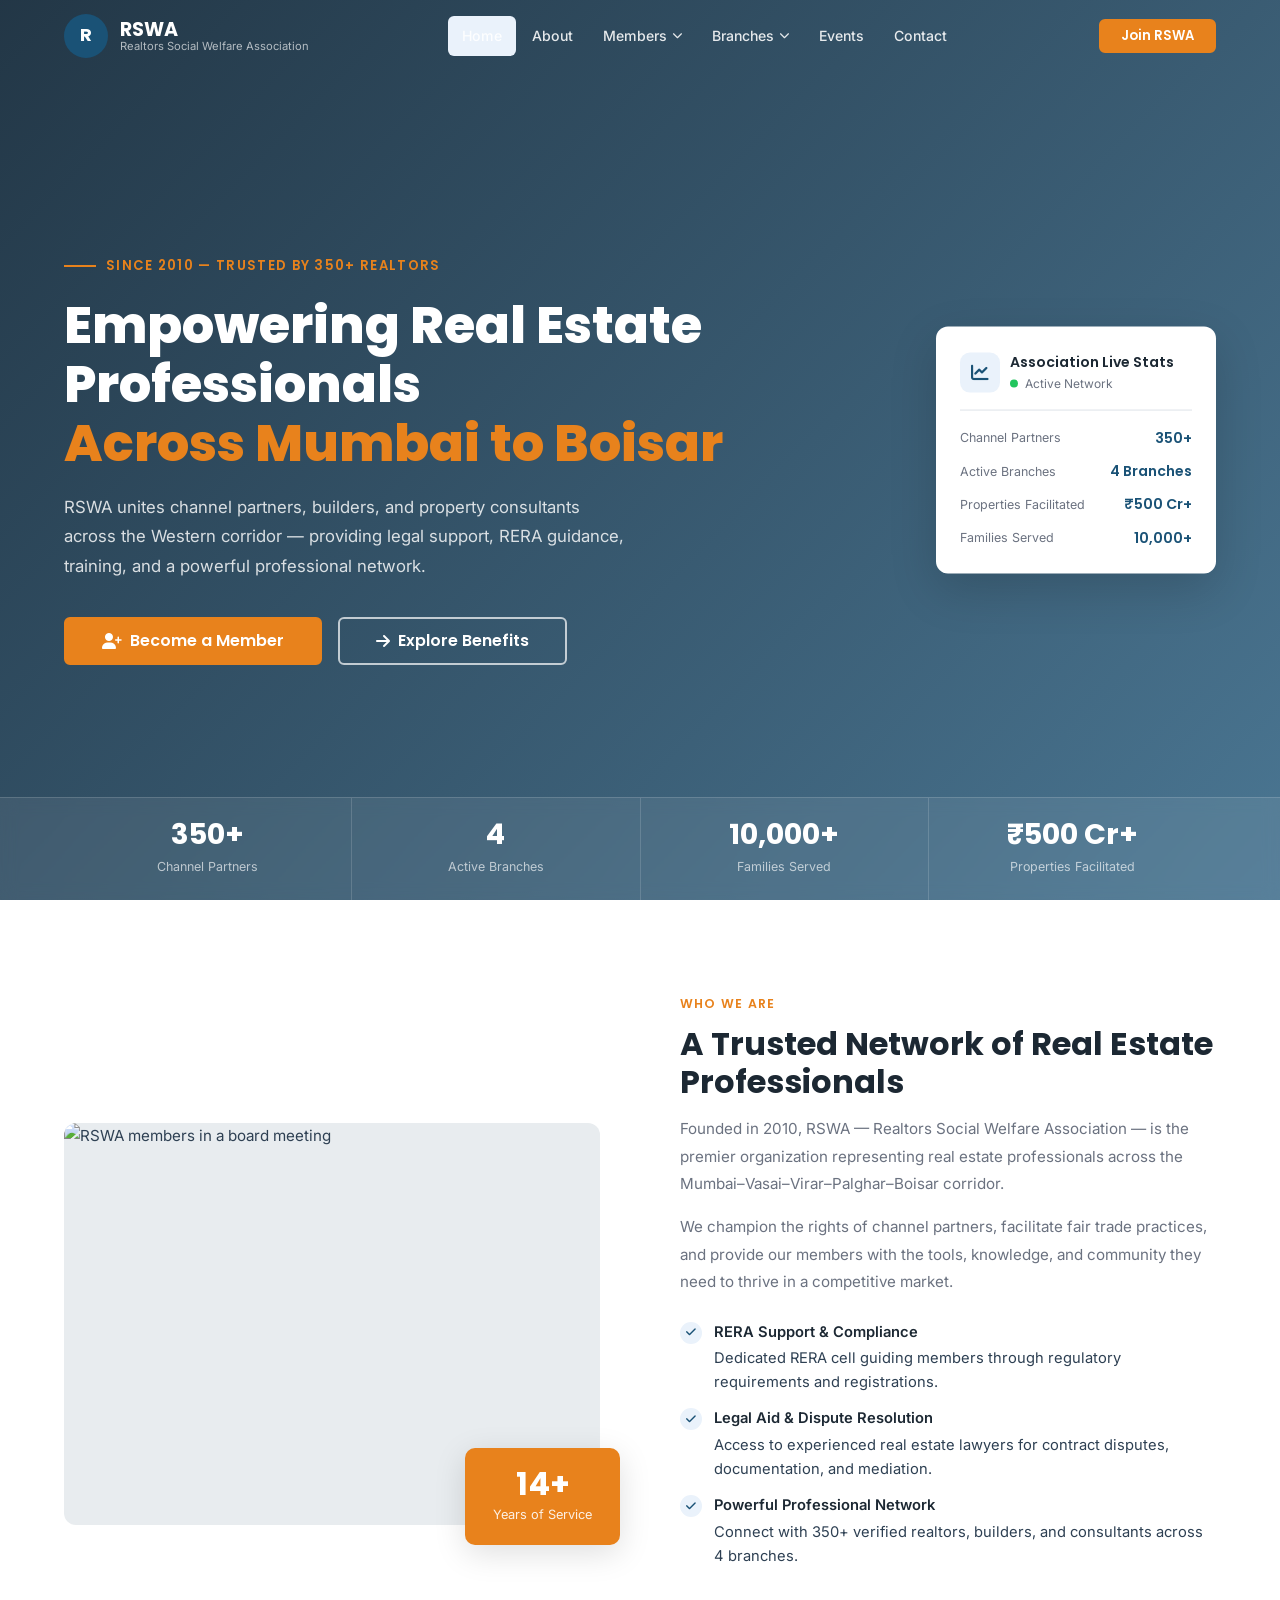
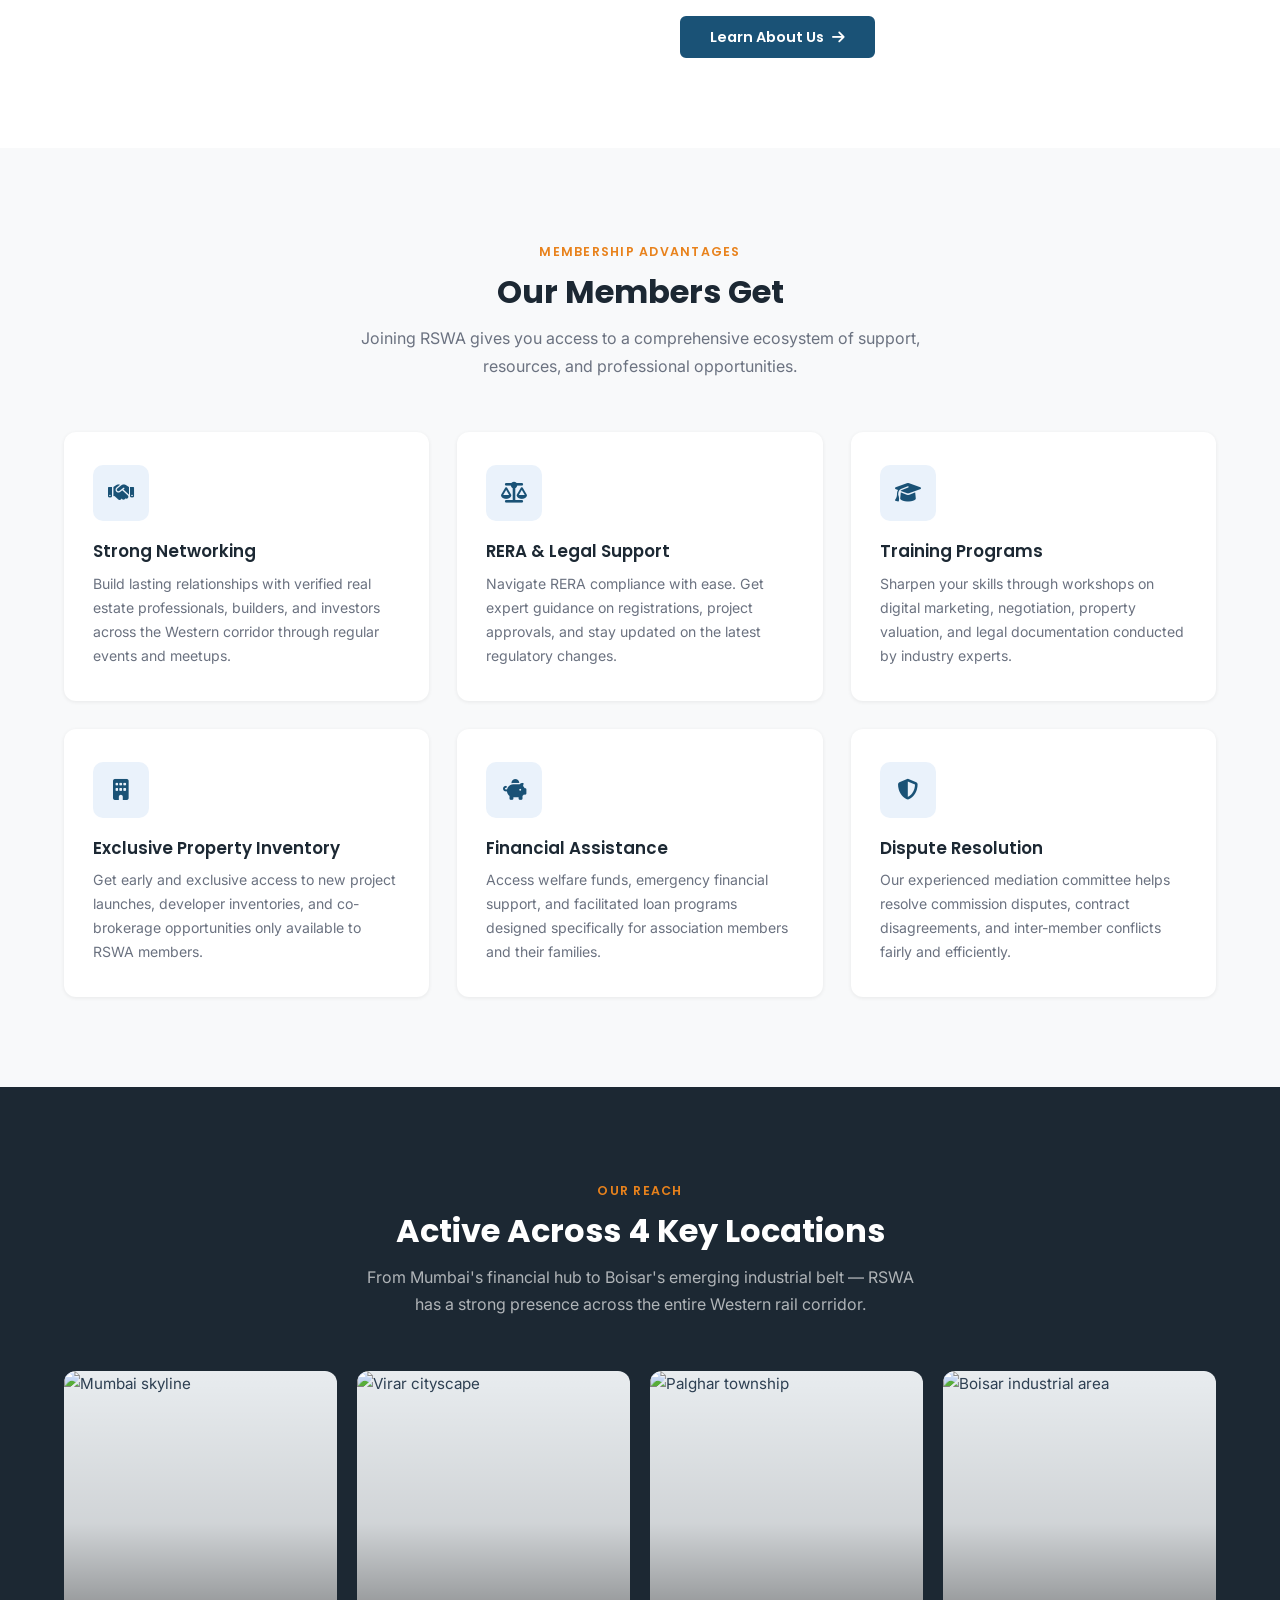
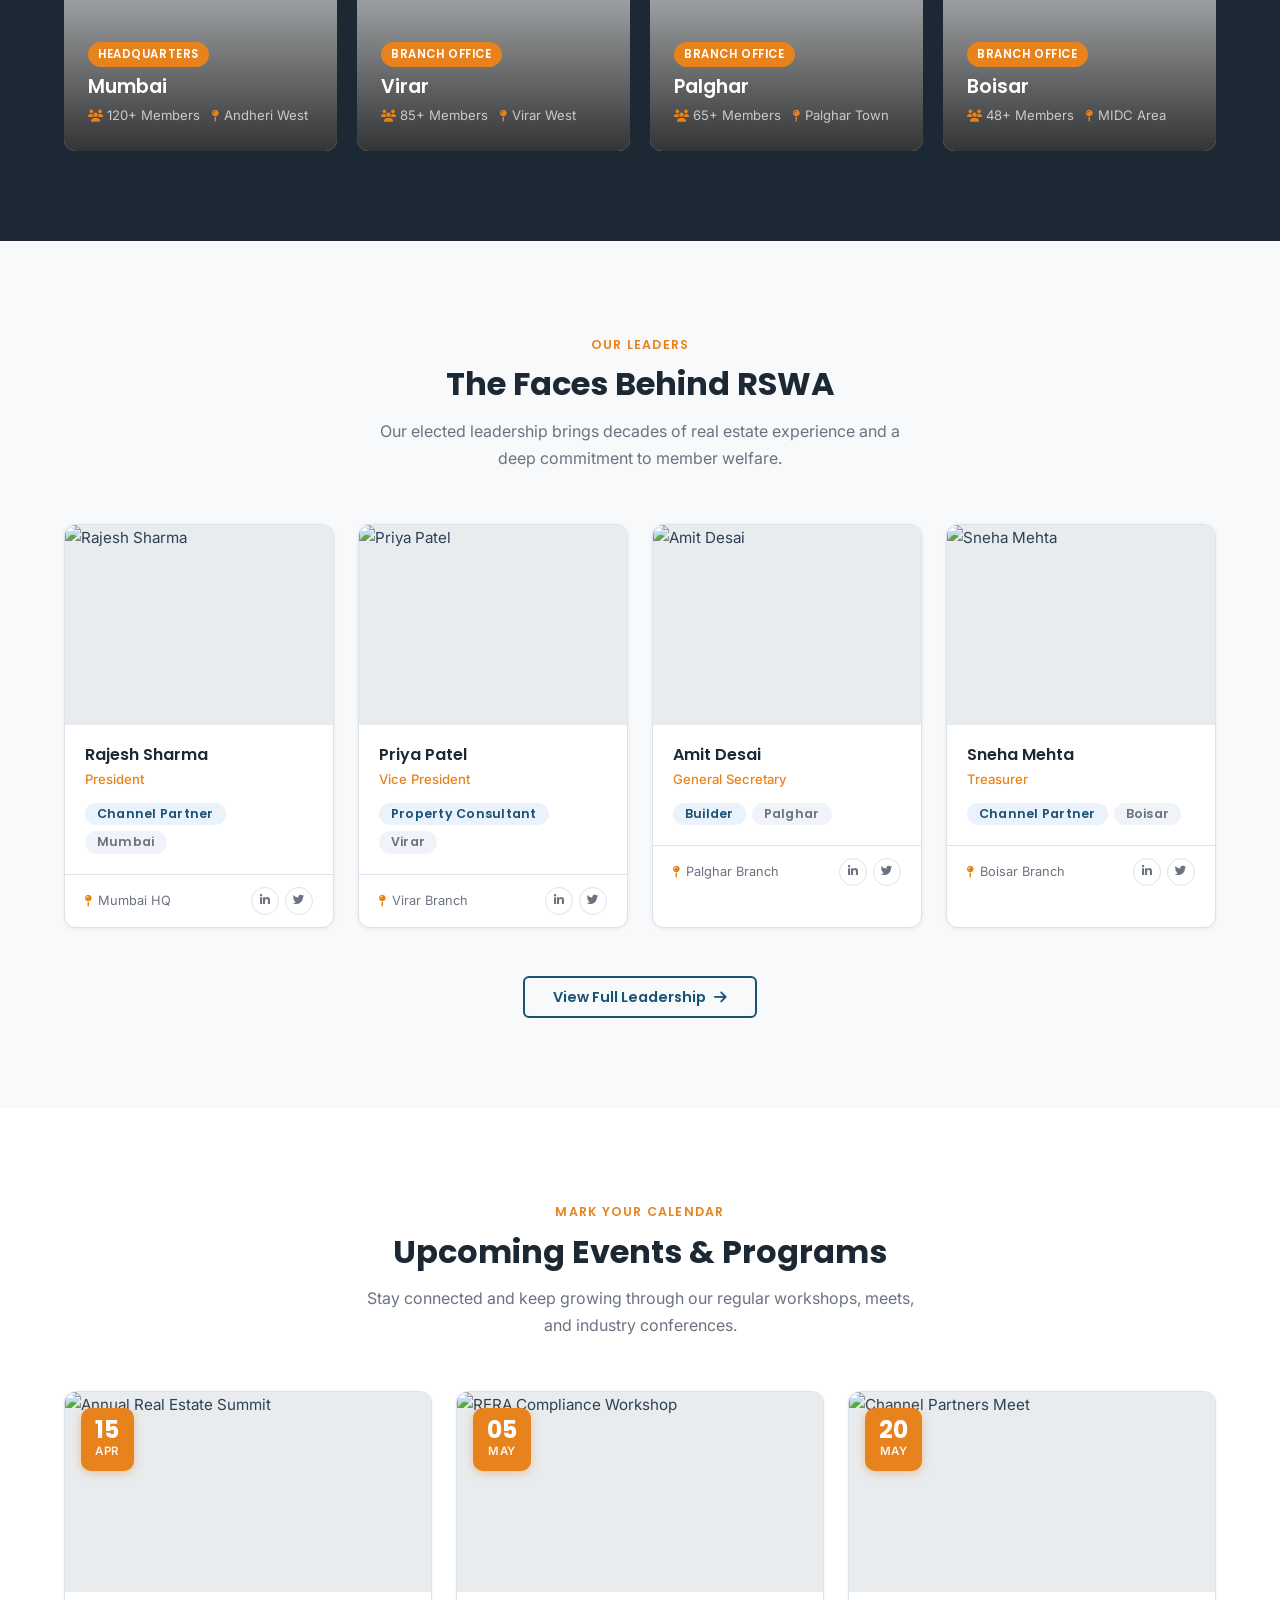
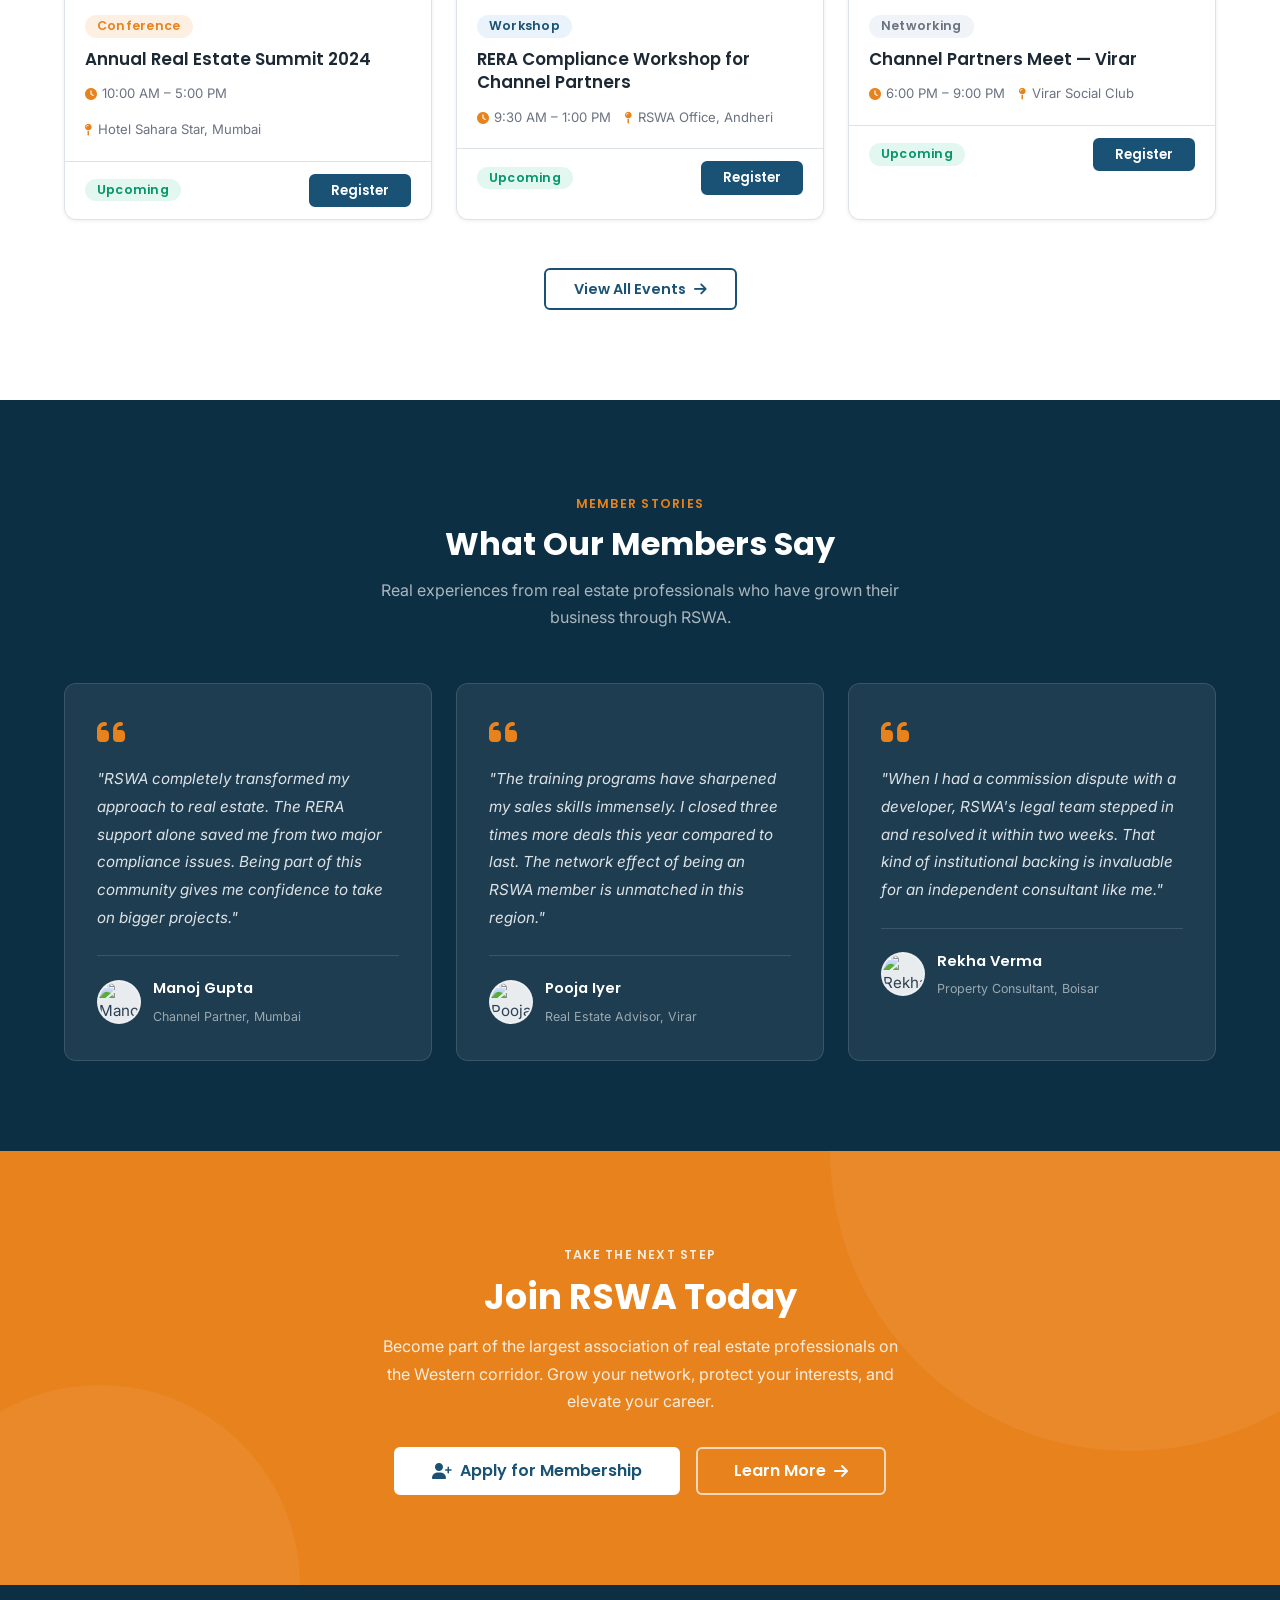
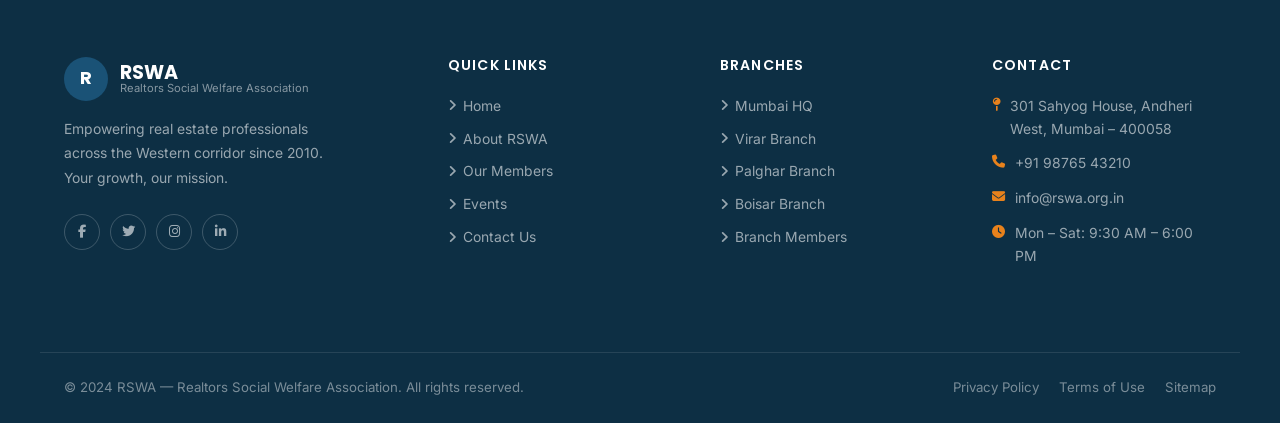
==== index.html @ 99e3d444 "Initial commit: Complete RSWA multi-page website - Homepage with hero, stats, about, benefits, locat" ====
<!DOCTYPE html>
<html lang="en">
<head>
  <meta charset="UTF-8" />
  <meta name="viewport" content="width=device-width, initial-scale=1.0" />
  <title>RSWA — Realtors Social Welfare Association | Mumbai to Boisar</title>
  <meta name="description" content="RSWA is a leading association of real estate professionals spanning Mumbai, Virar, Palghar and Boisar. Empowering channel partners, builders and property consultants." />
  <link rel="stylesheet" href="https://cdnjs.cloudflare.com/ajax/libs/font-awesome/6.5.0/css/all.min.css" />
  <link rel="stylesheet" href="css/style.css" />
</head>
<body>

  <!-- ===================== HEADER ===================== -->
  <header id="header">
    <div class="container header-inner">
      <a href="index.html" class="logo">
        <div class="logo-icon">R</div>
        <div class="logo-text">
          <span class="logo-name">RSWA</span>
          <span class="logo-tagline">Realtors Social Welfare Association</span>
        </div>
      </a>

      <nav class="main-nav" role="navigation" aria-label="Main navigation">
        <a href="index.html" class="nav-link">Home</a>
        <a href="about.html" class="nav-link">About</a>
        <div class="nav-dropdown">
          <a href="members.html" class="nav-link">Members <i class="fa fa-chevron-down fa-xs"></i></a>
          <ul class="dropdown-menu">
            <li><a class="dropdown-item" href="members.html">All Members</a></li>
            <li><a class="dropdown-item" href="branch-members.html">Branch Members</a></li>
            <li><a class="dropdown-item" href="member-profile.html">Member Profile</a></li>
          </ul>
        </div>
        <div class="nav-dropdown">
          <a href="location.html" class="nav-link">Branches <i class="fa fa-chevron-down fa-xs"></i></a>
          <ul class="dropdown-menu">
            <li><a class="dropdown-item" href="location.html">Mumbai HQ</a></li>
            <li><a class="dropdown-item" href="location.html">Virar Branch</a></li>
            <li><a class="dropdown-item" href="location.html">Palghar Branch</a></li>
            <li><a class="dropdown-item" href="location.html">Boisar Branch</a></li>
          </ul>
        </div>
        <a href="events.html" class="nav-link">Events</a>
        <a href="contact.html" class="nav-link">Contact</a>
      </nav>

      <a href="contact.html" class="btn btn-accent btn-sm header-cta">Join RSWA</a>

      <button class="mobile-toggle" id="mobileToggle" aria-label="Toggle menu" aria-expanded="false">
        <span></span><span></span><span></span>
      </button>
    </div>
  </header>

  <!-- Mobile Nav -->
  <nav class="mobile-nav" role="navigation" aria-label="Mobile navigation">
    <a href="index.html" class="mobile-nav-link">Home</a>
    <a href="about.html" class="mobile-nav-link">About</a>
    <a href="members.html" class="mobile-nav-link" data-dropdown="mob-members">
      Members <i class="fa fa-chevron-down fa-xs"></i>
    </a>
    <div class="mobile-dropdown-menu" id="mob-members">
      <a href="members.html" class="mobile-dropdown-item">All Members</a>
      <a href="branch-members.html" class="mobile-dropdown-item">Branch Members</a>
      <a href="member-profile.html" class="mobile-dropdown-item">Member Profile</a>
    </div>
    <a href="location.html" class="mobile-nav-link" data-dropdown="mob-branches">
      Branches <i class="fa fa-chevron-down fa-xs"></i>
    </a>
    <div class="mobile-dropdown-menu" id="mob-branches">
      <a href="location.html" class="mobile-dropdown-item">Mumbai HQ</a>
      <a href="location.html" class="mobile-dropdown-item">Virar Branch</a>
      <a href="location.html" class="mobile-dropdown-item">Palghar Branch</a>
      <a href="location.html" class="mobile-dropdown-item">Boisar Branch</a>
    </div>
    <a href="events.html" class="mobile-nav-link">Events</a>
    <a href="contact.html" class="mobile-nav-link">Contact</a>
    <div style="padding: 20px 0;">
      <a href="contact.html" class="btn btn-accent" style="width:100%;justify-content:center;display:flex;">Join RSWA</a>
    </div>
  </nav>

  <main>

    <!-- ===================== HERO SECTION ===================== -->
    <section class="hero" aria-label="Homepage hero">
      <div class="hero-bg">
        <video class="hero-video" autoplay muted loop playsinline>
          <!-- <source src="video/hero.mp4" type="video/mp4"> -->
        </video>
        <div class="img-skeleton" style="position:absolute;inset:0;">
          <img
            src="https://picsum.photos/seed/rswa-hero/1920/1080"
            alt="Real estate skyline"
            class="hero-bg-img"
            loading="eager"
          />
        </div>
        <div class="hero-overlay"></div>
      </div>

      <div class="hero-content">
        <div class="hero-text">
          <div class="hero-eyebrow">
            <span>Since 2010 &mdash; Trusted by 350+ Realtors</span>
          </div>
          <h1 class="hero-title">
            Empowering Real Estate Professionals<br />
            <span>Across Mumbai to Boisar</span>
          </h1>
          <p class="hero-subtitle">
            RSWA unites channel partners, builders, and property consultants across the Western corridor &mdash; providing legal support, RERA guidance, training, and a powerful professional network.
          </p>
          <div class="hero-actions">
            <a href="contact.html" class="btn btn-accent btn-lg">
              <i class="fa fa-user-plus"></i> Become a Member
            </a>
            <a href="about.html" class="btn btn-outline-white btn-lg">
              <i class="fa fa-arrow-right"></i> Explore Benefits
            </a>
          </div>
        </div>
      </div>

      <!-- Floating Stats Card -->
      <div class="hero-badge" aria-hidden="true">
        <div class="hero-badge-top">
          <div class="hero-badge-icon">
            <i class="fa fa-chart-line"></i>
          </div>
          <div>
            <div class="hero-badge-title">Association Live Stats</div>
            <div class="hero-badge-subtitle"><span class="hero-badge-dot"></span> Active Network</div>
          </div>
        </div>
        <div class="hero-badge-stat">
          <span class="hero-badge-label">Channel Partners</span>
          <span class="hero-badge-value">350+</span>
        </div>
        <div class="hero-badge-stat">
          <span class="hero-badge-label">Active Branches</span>
          <span class="hero-badge-value">4 Branches</span>
        </div>
        <div class="hero-badge-stat">
          <span class="hero-badge-label">Properties Facilitated</span>
          <span class="hero-badge-value">&#8377;500 Cr+</span>
        </div>
        <div class="hero-badge-stat">
          <span class="hero-badge-label">Families Served</span>
          <span class="hero-badge-value">10,000+</span>
        </div>
      </div>

      <!-- Stats Bar -->
      <div class="hero-stats">
        <div class="hero-stats-inner">
          <div class="hero-stat">
            <span class="hero-stat-num">
              <span data-target="350" data-suffix="+">350+</span>
            </span>
            <span class="hero-stat-label">Channel Partners</span>
          </div>
          <div class="hero-stat">
            <span class="hero-stat-num">
              <span data-target="4">4</span>
            </span>
            <span class="hero-stat-label">Active Branches</span>
          </div>
          <div class="hero-stat">
            <span class="hero-stat-num">
              <span data-target="10000" data-suffix="+">10,000+</span>
            </span>
            <span class="hero-stat-label">Families Served</span>
          </div>
          <div class="hero-stat">
            <span class="hero-stat-num">
              &#8377;<span data-target="500" data-suffix=" Cr+">500 Cr+</span>
            </span>
            <span class="hero-stat-label">Properties Facilitated</span>
          </div>
        </div>
      </div>
    </section>

    <!-- ===================== ABOUT TEASER ===================== -->
    <section class="about-section section" id="about">
      <div class="container">
        <div class="about-grid">
          <div class="about-image-wrap reveal reveal-left">
            <div class="img-skeleton img-zoom" style="border-radius:12px;">
              <img
                src="https://picsum.photos/seed/rswa-meeting/800/600"
                alt="RSWA members in a board meeting"
                class="about-image"
                loading="lazy"
              />
            </div>
            <div class="about-badge">
              <span class="about-badge-num">14+</span>
              <div class="about-badge-text">Years of Service</div>
            </div>
          </div>

          <div class="about-content reveal reveal-right">
            <span class="section-tag">Who We Are</span>
            <h2 class="section-title">A Trusted Network of Real Estate Professionals</h2>
            <p>Founded in 2010, RSWA &mdash; Realtors Social Welfare Association &mdash; is the premier organization representing real estate professionals across the Mumbai&ndash;Vasai&ndash;Virar&ndash;Palghar&ndash;Boisar corridor.</p>
            <p>We champion the rights of channel partners, facilitate fair trade practices, and provide our members with the tools, knowledge, and community they need to thrive in a competitive market.</p>

            <div class="about-features">
              <div class="about-feature">
                <div class="about-feature-icon"><i class="fa fa-check"></i></div>
                <div class="about-feature-text">
                  <strong>RERA Support &amp; Compliance</strong>
                  <span>Dedicated RERA cell guiding members through regulatory requirements and registrations.</span>
                </div>
              </div>
              <div class="about-feature">
                <div class="about-feature-icon"><i class="fa fa-check"></i></div>
                <div class="about-feature-text">
                  <strong>Legal Aid &amp; Dispute Resolution</strong>
                  <span>Access to experienced real estate lawyers for contract disputes, documentation, and mediation.</span>
                </div>
              </div>
              <div class="about-feature">
                <div class="about-feature-icon"><i class="fa fa-check"></i></div>
                <div class="about-feature-text">
                  <strong>Powerful Professional Network</strong>
                  <span>Connect with 350+ verified realtors, builders, and consultants across 4 branches.</span>
                </div>
              </div>
            </div>

            <a href="about.html" class="btn btn-primary mt-24">
              Learn About Us <i class="fa fa-arrow-right"></i>
            </a>
          </div>
        </div>
      </div>
    </section>

    <!-- ===================== BENEFITS SECTION ===================== -->
    <section class="benefits-section section" id="benefits">
      <div class="container">
        <div class="section-header centered reveal">
          <span class="section-tag">Membership Advantages</span>
          <h2 class="section-title">Our Members Get</h2>
          <p class="section-subtitle">Joining RSWA gives you access to a comprehensive ecosystem of support, resources, and professional opportunities.</p>
        </div>

        <div class="benefits-grid stagger-children">
          <div class="benefit-card reveal">
            <div class="benefit-icon"><i class="fa fa-handshake"></i></div>
            <h3>Strong Networking</h3>
            <p>Build lasting relationships with verified real estate professionals, builders, and investors across the Western corridor through regular events and meetups.</p>
          </div>
          <div class="benefit-card reveal">
            <div class="benefit-icon"><i class="fa fa-scale-balanced"></i></div>
            <h3>RERA &amp; Legal Support</h3>
            <p>Navigate RERA compliance with ease. Get expert guidance on registrations, project approvals, and stay updated on the latest regulatory changes.</p>
          </div>
          <div class="benefit-card reveal">
            <div class="benefit-icon"><i class="fa fa-graduation-cap"></i></div>
            <h3>Training Programs</h3>
            <p>Sharpen your skills through workshops on digital marketing, negotiation, property valuation, and legal documentation conducted by industry experts.</p>
          </div>
          <div class="benefit-card reveal">
            <div class="benefit-icon"><i class="fa fa-building"></i></div>
            <h3>Exclusive Property Inventory</h3>
            <p>Get early and exclusive access to new project launches, developer inventories, and co-brokerage opportunities only available to RSWA members.</p>
          </div>
          <div class="benefit-card reveal">
            <div class="benefit-icon"><i class="fa fa-piggy-bank"></i></div>
            <h3>Financial Assistance</h3>
            <p>Access welfare funds, emergency financial support, and facilitated loan programs designed specifically for association members and their families.</p>
          </div>
          <div class="benefit-card reveal">
            <div class="benefit-icon"><i class="fa fa-shield-halved"></i></div>
            <h3>Dispute Resolution</h3>
            <p>Our experienced mediation committee helps resolve commission disputes, contract disagreements, and inter-member conflicts fairly and efficiently.</p>
          </div>
        </div>
      </div>
    </section>

    <!-- ===================== KEY LOCATIONS ===================== -->
    <section class="locations-section section" id="locations">
      <div class="container">
        <div class="section-header centered reveal">
          <span class="section-tag" style="color:var(--accent);">Our Reach</span>
          <h2 class="section-title">Active Across 4 Key Locations</h2>
          <p class="section-subtitle" style="color:rgba(255,255,255,0.65);">From Mumbai's financial hub to Boisar's emerging industrial belt &mdash; RSWA has a strong presence across the entire Western rail corridor.</p>
        </div>

        <div class="locations-grid stagger-children">
          <a href="location.html" class="location-card reveal">
            <div class="img-skeleton" style="position:absolute;inset:0;">
              <img src="https://picsum.photos/seed/rswa-mumbai/700/500" alt="Mumbai skyline" loading="lazy" />
            </div>
            <div class="location-overlay"></div>
            <div class="location-info">
              <span class="location-tag">Headquarters</span>
              <h3 class="location-name">Mumbai</h3>
              <div class="location-meta">
                <span><i class="fa fa-users"></i> 120+ Members</span>
                <span><i class="fa fa-map-pin"></i> Andheri West</span>
              </div>
            </div>
          </a>

          <a href="location.html" class="location-card reveal">
            <div class="img-skeleton" style="position:absolute;inset:0;">
              <img src="https://picsum.photos/seed/rswa-virar/700/500" alt="Virar cityscape" loading="lazy" />
            </div>
            <div class="location-overlay"></div>
            <div class="location-info">
              <span class="location-tag">Branch Office</span>
              <h3 class="location-name">Virar</h3>
              <div class="location-meta">
                <span><i class="fa fa-users"></i> 85+ Members</span>
                <span><i class="fa fa-map-pin"></i> Virar West</span>
              </div>
            </div>
          </a>

          <a href="location.html" class="location-card reveal">
            <div class="img-skeleton" style="position:absolute;inset:0;">
              <img src="https://picsum.photos/seed/rswa-palghar/700/500" alt="Palghar township" loading="lazy" />
            </div>
            <div class="location-overlay"></div>
            <div class="location-info">
              <span class="location-tag">Branch Office</span>
              <h3 class="location-name">Palghar</h3>
              <div class="location-meta">
                <span><i class="fa fa-users"></i> 65+ Members</span>
                <span><i class="fa fa-map-pin"></i> Palghar Town</span>
              </div>
            </div>
          </a>

          <a href="location.html" class="location-card reveal">
            <div class="img-skeleton" style="position:absolute;inset:0;">
              <img src="https://picsum.photos/seed/rswa-boisar/700/500" alt="Boisar industrial area" loading="lazy" />
            </div>
            <div class="location-overlay"></div>
            <div class="location-info">
              <span class="location-tag">Branch Office</span>
              <h3 class="location-name">Boisar</h3>
              <div class="location-meta">
                <span><i class="fa fa-users"></i> 48+ Members</span>
                <span><i class="fa fa-map-pin"></i> MIDC Area</span>
              </div>
            </div>
          </a>
        </div>
      </div>
    </section>

    <!-- ===================== LEADERSHIP ===================== -->
    <section class="leadership-section section" id="leadership">
      <div class="container">
        <div class="section-header centered reveal">
          <span class="section-tag">Our Leaders</span>
          <h2 class="section-title">The Faces Behind RSWA</h2>
          <p class="section-subtitle">Our elected leadership brings decades of real estate experience and a deep commitment to member welfare.</p>
        </div>

        <div class="leadership-grid stagger-children">
          <div class="member-card reveal">
            <div class="member-card-img-wrap img-zoom">
              <div class="img-skeleton" style="height:200px;">
                <img src="https://picsum.photos/seed/rswa-person1/400/400" alt="Rajesh Sharma" class="member-card-img" loading="lazy" />
              </div>
            </div>
            <div class="member-card-body">
              <h3 class="member-name">Rajesh Sharma</h3>
              <p class="member-role">President</p>
              <div class="member-info">
                <span class="badge badge-primary">Channel Partner</span>
                <span class="badge badge-muted">Mumbai</span>
              </div>
            </div>
            <div class="member-card-footer">
              <span class="member-location"><i class="fa fa-map-pin"></i> Mumbai HQ</span>
              <div class="member-social">
                <a href="#" class="member-social-btn" aria-label="LinkedIn"><i class="fab fa-linkedin-in"></i></a>
                <a href="#" class="member-social-btn" aria-label="Twitter"><i class="fab fa-twitter"></i></a>
              </div>
            </div>
          </div>

          <div class="member-card reveal">
            <div class="member-card-img-wrap img-zoom">
              <div class="img-skeleton" style="height:200px;">
                <img src="https://picsum.photos/seed/rswa-person2/400/400" alt="Priya Patel" class="member-card-img" loading="lazy" />
              </div>
            </div>
            <div class="member-card-body">
              <h3 class="member-name">Priya Patel</h3>
              <p class="member-role">Vice President</p>
              <div class="member-info">
                <span class="badge badge-primary">Property Consultant</span>
                <span class="badge badge-muted">Virar</span>
              </div>
            </div>
            <div class="member-card-footer">
              <span class="member-location"><i class="fa fa-map-pin"></i> Virar Branch</span>
              <div class="member-social">
                <a href="#" class="member-social-btn" aria-label="LinkedIn"><i class="fab fa-linkedin-in"></i></a>
                <a href="#" class="member-social-btn" aria-label="Twitter"><i class="fab fa-twitter"></i></a>
              </div>
            </div>
          </div>

          <div class="member-card reveal">
            <div class="member-card-img-wrap img-zoom">
              <div class="img-skeleton" style="height:200px;">
                <img src="https://picsum.photos/seed/rswa-person3/400/400" alt="Amit Desai" class="member-card-img" loading="lazy" />
              </div>
            </div>
            <div class="member-card-body">
              <h3 class="member-name">Amit Desai</h3>
              <p class="member-role">General Secretary</p>
              <div class="member-info">
                <span class="badge badge-primary">Builder</span>
                <span class="badge badge-muted">Palghar</span>
              </div>
            </div>
            <div class="member-card-footer">
              <span class="member-location"><i class="fa fa-map-pin"></i> Palghar Branch</span>
              <div class="member-social">
                <a href="#" class="member-social-btn" aria-label="LinkedIn"><i class="fab fa-linkedin-in"></i></a>
                <a href="#" class="member-social-btn" aria-label="Twitter"><i class="fab fa-twitter"></i></a>
              </div>
            </div>
          </div>

          <div class="member-card reveal">
            <div class="member-card-img-wrap img-zoom">
              <div class="img-skeleton" style="height:200px;">
                <img src="https://picsum.photos/seed/rswa-person4/400/400" alt="Sneha Mehta" class="member-card-img" loading="lazy" />
              </div>
            </div>
            <div class="member-card-body">
              <h3 class="member-name">Sneha Mehta</h3>
              <p class="member-role">Treasurer</p>
              <div class="member-info">
                <span class="badge badge-primary">Channel Partner</span>
                <span class="badge badge-muted">Boisar</span>
              </div>
            </div>
            <div class="member-card-footer">
              <span class="member-location"><i class="fa fa-map-pin"></i> Boisar Branch</span>
              <div class="member-social">
                <a href="#" class="member-social-btn" aria-label="LinkedIn"><i class="fab fa-linkedin-in"></i></a>
                <a href="#" class="member-social-btn" aria-label="Twitter"><i class="fab fa-twitter"></i></a>
              </div>
            </div>
          </div>
        </div>

        <div class="text-center mt-48">
          <a href="about.html" class="btn btn-outline">View Full Leadership <i class="fa fa-arrow-right"></i></a>
        </div>
      </div>
    </section>

    <!-- ===================== UPCOMING EVENTS ===================== -->
    <section class="section" id="events" style="background:var(--white);">
      <div class="container">
        <div class="section-header centered reveal">
          <span class="section-tag">Mark Your Calendar</span>
          <h2 class="section-title">Upcoming Events &amp; Programs</h2>
          <p class="section-subtitle">Stay connected and keep growing through our regular workshops, meets, and industry conferences.</p>
        </div>

        <div class="events-grid stagger-children">
          <div class="event-card reveal">
            <div class="event-img-wrap">
              <div class="img-skeleton" style="height:200px;">
                <img src="https://picsum.photos/seed/rswa-event1/800/500" alt="Annual Real Estate Summit" class="event-img" loading="lazy" />
              </div>
              <div class="event-date-badge">
                <span class="event-date-day">15</span>
                <span class="event-date-month">Apr</span>
              </div>
            </div>
            <div class="event-body">
              <span class="badge badge-accent event-category">Conference</span>
              <h3 class="event-title">Annual Real Estate Summit 2024</h3>
              <div class="event-meta">
                <span><i class="fa fa-clock"></i> 10:00 AM &ndash; 5:00 PM</span>
                <span><i class="fa fa-map-pin"></i> Hotel Sahara Star, Mumbai</span>
              </div>
            </div>
            <div class="event-card-footer">
              <span class="badge badge-success">Upcoming</span>
              <a href="events.html" class="btn btn-sm btn-primary">Register</a>
            </div>
          </div>

          <div class="event-card reveal">
            <div class="event-img-wrap">
              <div class="img-skeleton" style="height:200px;">
                <img src="https://picsum.photos/seed/rswa-event2/800/500" alt="RERA Compliance Workshop" class="event-img" loading="lazy" />
              </div>
              <div class="event-date-badge">
                <span class="event-date-day">05</span>
                <span class="event-date-month">May</span>
              </div>
            </div>
            <div class="event-body">
              <span class="badge badge-primary event-category">Workshop</span>
              <h3 class="event-title">RERA Compliance Workshop for Channel Partners</h3>
              <div class="event-meta">
                <span><i class="fa fa-clock"></i> 9:30 AM &ndash; 1:00 PM</span>
                <span><i class="fa fa-map-pin"></i> RSWA Office, Andheri</span>
              </div>
            </div>
            <div class="event-card-footer">
              <span class="badge badge-success">Upcoming</span>
              <a href="events.html" class="btn btn-sm btn-primary">Register</a>
            </div>
          </div>

          <div class="event-card reveal">
            <div class="event-img-wrap">
              <div class="img-skeleton" style="height:200px;">
                <img src="https://picsum.photos/seed/rswa-event3/800/500" alt="Channel Partners Meet" class="event-img" loading="lazy" />
              </div>
              <div class="event-date-badge">
                <span class="event-date-day">20</span>
                <span class="event-date-month">May</span>
              </div>
            </div>
            <div class="event-body">
              <span class="badge badge-muted event-category">Networking</span>
              <h3 class="event-title">Channel Partners Meet &mdash; Virar</h3>
              <div class="event-meta">
                <span><i class="fa fa-clock"></i> 6:00 PM &ndash; 9:00 PM</span>
                <span><i class="fa fa-map-pin"></i> Virar Social Club</span>
              </div>
            </div>
            <div class="event-card-footer">
              <span class="badge badge-success">Upcoming</span>
              <a href="events.html" class="btn btn-sm btn-primary">Register</a>
            </div>
          </div>
        </div>

        <div class="text-center mt-48">
          <a href="events.html" class="btn btn-outline">View All Events <i class="fa fa-arrow-right"></i></a>
        </div>
      </div>
    </section>

    <!-- ===================== TESTIMONIALS ===================== -->
    <section class="testimonials section" id="testimonials">
      <div class="container">
        <div class="section-header centered reveal">
          <span class="section-tag">Member Stories</span>
          <h2 class="section-title">What Our Members Say</h2>
          <p class="section-subtitle">Real experiences from real estate professionals who have grown their business through RSWA.</p>
        </div>

        <div class="testimonials-grid stagger-children">
          <div class="testimonial-card reveal">
            <span class="quote-icon"><i class="fa fa-quote-left"></i></span>
            <p class="testimonial-text">"RSWA completely transformed my approach to real estate. The RERA support alone saved me from two major compliance issues. Being part of this community gives me confidence to take on bigger projects."</p>
            <div class="testimonial-author">
              <div class="author-img-wrap img-skeleton">
                <img src="https://picsum.photos/seed/rswa-person5/400/400" alt="Manoj Gupta" class="author-img" loading="lazy" />
              </div>
              <div>
                <p class="author-name">Manoj Gupta</p>
                <span class="author-role">Channel Partner, Mumbai</span>
              </div>
            </div>
          </div>

          <div class="testimonial-card reveal">
            <span class="quote-icon"><i class="fa fa-quote-left"></i></span>
            <p class="testimonial-text">"The training programs have sharpened my sales skills immensely. I closed three times more deals this year compared to last. The network effect of being an RSWA member is unmatched in this region."</p>
            <div class="testimonial-author">
              <div class="author-img-wrap img-skeleton">
                <img src="https://picsum.photos/seed/rswa-person6/400/400" alt="Pooja Iyer" class="author-img" loading="lazy" />
              </div>
              <div>
                <p class="author-name">Pooja Iyer</p>
                <span class="author-role">Real Estate Advisor, Virar</span>
              </div>
            </div>
          </div>

          <div class="testimonial-card reveal">
            <span class="quote-icon"><i class="fa fa-quote-left"></i></span>
            <p class="testimonial-text">"When I had a commission dispute with a developer, RSWA's legal team stepped in and resolved it within two weeks. That kind of institutional backing is invaluable for an independent consultant like me."</p>
            <div class="testimonial-author">
              <div class="author-img-wrap img-skeleton">
                <img src="https://picsum.photos/seed/rswa-person7/400/400" alt="Rekha Verma" class="author-img" loading="lazy" />
              </div>
              <div>
                <p class="author-name">Rekha Verma</p>
                <span class="author-role">Property Consultant, Boisar</span>
              </div>
            </div>
          </div>
        </div>
      </div>
    </section>

    <!-- ===================== CTA SECTION ===================== -->
    <section class="cta-section section">
      <div class="container">
        <div class="cta-content reveal">
          <span class="section-tag" style="color:rgba(255,255,255,0.85);">Take the Next Step</span>
          <h2 class="cta-title">Join RSWA Today</h2>
          <p class="cta-text">Become part of the largest association of real estate professionals on the Western corridor. Grow your network, protect your interests, and elevate your career.</p>
          <div class="cta-actions">
            <a href="contact.html" class="btn btn-white btn-lg">
              <i class="fa fa-user-plus"></i> Apply for Membership
            </a>
            <a href="about.html" class="btn btn-outline-white btn-lg">
              Learn More <i class="fa fa-arrow-right"></i>
            </a>
          </div>
        </div>
      </div>
    </section>

  </main>

  <!-- ===================== FOOTER ===================== -->
  <footer class="footer">
    <div class="footer-top">
      <div>
        <a href="index.html" class="logo footer-logo">
          <div class="logo-icon">R</div>
          <div class="logo-text">
            <span class="logo-name">RSWA</span>
            <span class="logo-tagline">Realtors Social Welfare Association</span>
          </div>
        </a>
        <p class="footer-brand-desc">Empowering real estate professionals across the Western corridor since 2010. Your growth, our mission.</p>
        <div class="footer-social">
          <a href="#" class="social-btn" aria-label="Facebook"><i class="fab fa-facebook-f"></i></a>
          <a href="#" class="social-btn" aria-label="Twitter"><i class="fab fa-twitter"></i></a>
          <a href="#" class="social-btn" aria-label="Instagram"><i class="fab fa-instagram"></i></a>
          <a href="#" class="social-btn" aria-label="LinkedIn"><i class="fab fa-linkedin-in"></i></a>
        </div>
      </div>

      <div class="footer-nav">
        <h4>Quick Links</h4>
        <ul>
          <li><a href="index.html"><i class="fa fa-angle-right"></i> Home</a></li>
          <li><a href="about.html"><i class="fa fa-angle-right"></i> About RSWA</a></li>
          <li><a href="members.html"><i class="fa fa-angle-right"></i> Our Members</a></li>
          <li><a href="events.html"><i class="fa fa-angle-right"></i> Events</a></li>
          <li><a href="contact.html"><i class="fa fa-angle-right"></i> Contact Us</a></li>
        </ul>
      </div>

      <div class="footer-nav">
        <h4>Branches</h4>
        <ul>
          <li><a href="location.html"><i class="fa fa-angle-right"></i> Mumbai HQ</a></li>
          <li><a href="location.html"><i class="fa fa-angle-right"></i> Virar Branch</a></li>
          <li><a href="location.html"><i class="fa fa-angle-right"></i> Palghar Branch</a></li>
          <li><a href="location.html"><i class="fa fa-angle-right"></i> Boisar Branch</a></li>
          <li><a href="branch-members.html"><i class="fa fa-angle-right"></i> Branch Members</a></li>
        </ul>
      </div>

      <div class="footer-nav">
        <h4>Contact</h4>
        <div class="footer-contact-item">
          <i class="fa fa-map-pin"></i>
          <span>301 Sahyog House, Andheri West, Mumbai &ndash; 400058</span>
        </div>
        <div class="footer-contact-item">
          <i class="fa fa-phone"></i>
          <span>+91 98765 43210</span>
        </div>
        <div class="footer-contact-item">
          <i class="fa fa-envelope"></i>
          <span>info@rswa.org.in</span>
        </div>
        <div class="footer-contact-item">
          <i class="fa fa-clock"></i>
          <span>Mon &ndash; Sat: 9:30 AM &ndash; 6:00 PM</span>
        </div>
      </div>
    </div>

    <div class="footer-bottom">
      <p class="footer-copy">&copy; 2024 RSWA &mdash; Realtors Social Welfare Association. All rights reserved.</p>
      <div class="footer-bottom-links">
        <a href="#">Privacy Policy</a>
        <a href="#">Terms of Use</a>
        <a href="#">Sitemap</a>
      </div>
    </div>
  </footer>

  <button id="backToTop" aria-label="Back to top"><i class="fa fa-arrow-up"></i></button>

  <script src="js/main.js"></script>
</body>
</html>
---- css/style.css ----
/* ============================================================
   RSWA — Realtors Social Welfare Association
   Design System Stylesheet
   ============================================================ */

/* ---- Google Fonts ---- */
@import url('https://fonts.googleapis.com/css2?family=Poppins:wght@400;500;600;700;800&family=Inter:wght@300;400;500;600&display=swap');

/* ============================================================
   1. CSS CUSTOM PROPERTIES
   ============================================================ */
:root {
  /* Brand Colors */
  --primary:        #1A5276;
  --primary-dark:   #0D2F44;
  --primary-light:  #2471A3;
  --primary-pale:   #EAF2FB;
  --accent:         #E8821C;
  --accent-dark:    #C46A12;
  --dark:           #1C2833;
  --text:           #2E4053;
  --text-muted:     #6B7280;
  --white:          #FFFFFF;
  --light-bg:       #F8F9FA;
  --light-bg-2:     #F0F4F8;
  --border:         #DDE2E8;

  /* Typography */
  --font-heading:   'Poppins', sans-serif;
  --font-body:      'Inter', sans-serif;

  /* Spacing */
  --section-py:     90px;
  --container-max:  1200px;
  --container-px:   24px;

  /* Shadows */
  --shadow-sm:      0 1px 4px rgba(0,0,0,0.07);
  --shadow-md:      0 4px 16px rgba(0,0,0,0.1);
  --shadow-lg:      0 8px 32px rgba(0,0,0,0.13);
  --shadow-xl:      0 16px 48px rgba(0,0,0,0.16);

  /* Transitions */
  --transition:     0.3s ease;
  --transition-slow: 0.5s ease;

  /* Border Radius */
  --radius-sm:      6px;
  --radius-md:      10px;
  --radius-lg:      12px;
  --radius-xl:      16px;
  --radius-full:    100px;
}

/* ============================================================
   2. RESET & BASE
   ============================================================ */
*,
*::before,
*::after {
  box-sizing: border-box;
  margin: 0;
  padding: 0;
}

html {
  scroll-behavior: smooth;
  font-size: 16px;
  -webkit-text-size-adjust: 100%;
}

body {
  font-family: var(--font-body);
  font-size: 0.95rem;
  font-weight: 400;
  color: var(--text);
  background-color: var(--white);
  line-height: 1.65;
  -webkit-font-smoothing: antialiased;
  -moz-osx-font-smoothing: grayscale;
  overflow-x: hidden;
}

img {
  max-width: 100%;
  height: auto;
  display: block;
}

a {
  color: inherit;
  text-decoration: none;
  transition: color var(--transition);
}

ul, ol {
  list-style: none;
}

button {
  font-family: var(--font-body);
  cursor: pointer;
}

input, textarea, select {
  font-family: var(--font-body);
}

/* ============================================================
   3. LAYOUT UTILITIES
   ============================================================ */
.container {
  width: 100%;
  max-width: var(--container-max);
  margin-left: auto;
  margin-right: auto;
  padding-left: var(--container-px);
  padding-right: var(--container-px);
}

.section {
  padding-top: var(--section-py);
  padding-bottom: var(--section-py);
}

.section-light {
  background-color: var(--light-bg);
}

.section-dark {
  background-color: var(--primary-dark);
  color: var(--white);
}

.section-header {
  margin-bottom: 52px;
}

.section-header.centered {
  text-align: center;
}

.section-header.centered .section-subtitle {
  margin-left: auto;
  margin-right: auto;
}

/* ============================================================
   4. TYPOGRAPHY
   ============================================================ */
.section-tag {
  display: inline-block;
  font-size: 0.78rem;
  font-weight: 600;
  font-family: var(--font-heading);
  letter-spacing: 0.1em;
  text-transform: uppercase;
  color: var(--accent);
  margin-bottom: 10px;
}

.section-title {
  font-family: var(--font-heading);
  font-size: 2rem;
  font-weight: 700;
  color: var(--dark);
  line-height: 1.2;
  margin-bottom: 14px;
}

.section-dark .section-title {
  color: var(--white);
}

.section-subtitle {
  font-family: var(--font-body);
  font-size: 1rem;
  color: var(--text-muted);
  line-height: 1.7;
  max-width: 560px;
}

.section-dark .section-subtitle {
  color: rgba(255,255,255,0.7);
}

h1, h2, h3, h4, h5, h6 {
  font-family: var(--font-heading);
  line-height: 1.25;
}

/* ============================================================
   5. BUTTONS
   ============================================================ */
.btn {
  display: inline-flex;
  align-items: center;
  justify-content: center;
  gap: 8px;
  padding: 12px 28px;
  border-radius: var(--radius-sm);
  font-family: var(--font-heading);
  font-size: 0.9rem;
  font-weight: 600;
  border: 2px solid transparent;
  cursor: pointer;
  transition: all var(--transition);
  white-space: nowrap;
  text-decoration: none;
  line-height: 1;
}

.btn:focus-visible {
  outline: 3px solid var(--accent);
  outline-offset: 2px;
}

.btn-primary {
  background-color: var(--primary);
  color: var(--white);
  border-color: var(--primary);
}

.btn-primary:hover {
  background-color: var(--primary-dark);
  border-color: var(--primary-dark);
  color: var(--white);
}

.btn-accent {
  background-color: var(--accent);
  color: var(--white);
  border-color: var(--accent);
}

.btn-accent:hover {
  background-color: var(--accent-dark);
  border-color: var(--accent-dark);
  color: var(--white);
}

.btn-outline {
  background-color: transparent;
  color: var(--primary);
  border-color: var(--primary);
}

.btn-outline:hover {
  background-color: var(--primary);
  color: var(--white);
}

.btn-outline-white {
  background-color: transparent;
  color: var(--white);
  border-color: rgba(255,255,255,0.7);
}

.btn-outline-white:hover {
  background-color: var(--white);
  color: var(--primary);
  border-color: var(--white);
}

.btn-white {
  background-color: var(--white);
  color: var(--primary);
  border-color: var(--white);
}

.btn-white:hover {
  background-color: var(--light-bg);
  color: var(--primary-dark);
}

.btn-lg {
  padding: 14px 36px;
  font-size: 1rem;
}

.btn-sm {
  padding: 8px 20px;
  font-size: 0.82rem;
}

/* ============================================================
   6. BADGES
   ============================================================ */
.badge {
  display: inline-block;
  padding: 5px 12px;
  border-radius: var(--radius-full);
  font-size: 0.78rem;
  font-weight: 600;
  font-family: var(--font-heading);
  letter-spacing: 0.02em;
  line-height: 1;
}

.badge-primary {
  background-color: var(--primary-pale);
  color: var(--primary);
}

.badge-accent {
  background-color: rgba(232, 130, 28, 0.12);
  color: var(--accent);
}

.badge-success {
  background-color: rgba(16, 185, 129, 0.12);
  color: #059669;
}

.badge-muted {
  background-color: var(--light-bg-2);
  color: var(--text-muted);
}

/* ============================================================
   7. HEADER & NAVIGATION
   ============================================================ */
#header {
  position: fixed;
  top: 0;
  left: 0;
  right: 0;
  z-index: 1000;
  background-color: var(--white);
  box-shadow: none;
  transition: box-shadow var(--transition), background-color var(--transition);
}

#header.scrolled {
  box-shadow: 0 2px 20px rgba(0,0,0,0.1);
}

#header.header-transparent {
  background-color: transparent;
}

#header.header-transparent:not(.scrolled) .nav-link {
  color: rgba(255,255,255,0.88);
}

#header.header-transparent:not(.scrolled) .logo-name {
  color: var(--white);
}

#header.header-transparent:not(.scrolled) .logo-tagline {
  color: rgba(255,255,255,0.65);
}

#header.header-transparent.scrolled {
  background-color: var(--white);
}

.header-inner {
  display: flex;
  align-items: center;
  justify-content: space-between;
  height: 72px;
  gap: 24px;
}

/* Logo */
.logo {
  display: flex;
  align-items: center;
  gap: 12px;
  text-decoration: none;
  flex-shrink: 0;
}

.logo-icon {
  width: 44px;
  height: 44px;
  border-radius: 50%;
  background-color: var(--primary);
  color: var(--white);
  font-family: var(--font-heading);
  font-size: 1.1rem;
  font-weight: 700;
  display: flex;
  align-items: center;
  justify-content: center;
  flex-shrink: 0;
}

.logo-text {
  display: flex;
  flex-direction: column;
  gap: 1px;
}

.logo-name {
  font-family: var(--font-heading);
  font-size: 1.2rem;
  font-weight: 700;
  color: var(--primary);
  line-height: 1;
}

.logo-tagline {
  font-family: var(--font-body);
  font-size: 0.7rem;
  color: var(--text-muted);
  line-height: 1;
  white-space: nowrap;
}

/* Main Nav */
.main-nav {
  display: flex;
  align-items: center;
  gap: 2px;
}

.nav-link {
  display: flex;
  align-items: center;
  gap: 5px;
  font-family: var(--font-body);
  font-size: 0.88rem;
  font-weight: 500;
  color: var(--text);
  padding: 8px 14px;
  border-radius: var(--radius-sm);
  transition: all var(--transition);
  white-space: nowrap;
}

.nav-link:hover {
  background-color: var(--light-bg);
  color: var(--primary);
}

.nav-link.active {
  color: var(--primary);
  background-color: var(--primary-pale);
}

.nav-link i {
  font-size: 0.65rem;
  transition: transform var(--transition);
}

/* Dropdown */
.nav-dropdown {
  position: relative;
}

.nav-dropdown:hover > .nav-link i {
  transform: rotate(180deg);
}

.dropdown-menu {
  position: absolute;
  top: calc(100% + 8px);
  left: 0;
  background-color: var(--white);
  box-shadow: var(--shadow-lg);
  min-width: 210px;
  border-radius: var(--radius-md);
  padding: 8px;
  opacity: 0;
  visibility: hidden;
  transform: translateY(-8px);
  transition: opacity var(--transition), visibility var(--transition), transform var(--transition);
  pointer-events: none;
  z-index: 100;
  border: 1px solid var(--border);
}

.nav-dropdown:hover .dropdown-menu {
  opacity: 1;
  visibility: visible;
  transform: translateY(0);
  pointer-events: all;
}

.dropdown-item {
  display: block;
  padding: 9px 14px;
  font-family: var(--font-body);
  font-size: 0.87rem;
  color: var(--text);
  border-radius: var(--radius-sm);
  transition: all var(--transition);
}

.dropdown-item:hover {
  background-color: var(--light-bg);
  color: var(--primary);
}

.dropdown-item.active {
  color: var(--primary);
  background-color: var(--primary-pale);
}

/* Header CTA */
.header-cta {
  flex-shrink: 0;
}

/* Mobile Toggle */
.mobile-toggle {
  display: none;
  flex-direction: column;
  gap: 5px;
  width: 36px;
  height: 36px;
  align-items: center;
  justify-content: center;
  background: none;
  border: none;
  cursor: pointer;
  padding: 4px;
  border-radius: var(--radius-sm);
  transition: background var(--transition);
  flex-shrink: 0;
}

.mobile-toggle:hover {
  background-color: var(--light-bg);
}

.mobile-toggle span {
  display: block;
  width: 22px;
  height: 2px;
  background-color: var(--text);
  border-radius: 2px;
  transition: all var(--transition);
  transform-origin: center;
}

/* Mobile menu open state */
#header.mobile-open .mobile-toggle span:nth-child(1) {
  transform: translateY(7px) rotate(45deg);
}

#header.mobile-open .mobile-toggle span:nth-child(2) {
  opacity: 0;
  transform: scaleX(0);
}

#header.mobile-open .mobile-toggle span:nth-child(3) {
  transform: translateY(-7px) rotate(-45deg);
}

/* Mobile Nav Overlay */
.mobile-nav {
  display: none;
  position: fixed;
  top: 72px;
  left: 0;
  right: 0;
  bottom: 0;
  background-color: var(--white);
  overflow-y: auto;
  z-index: 999;
  padding: 16px 24px 40px;
  transform: translateX(-100%);
  transition: transform var(--transition);
}

#header.mobile-open + .mobile-nav {
  transform: translateX(0);
}

.mobile-nav-link {
  display: flex;
  align-items: center;
  justify-content: space-between;
  padding: 13px 0;
  font-size: 1rem;
  font-weight: 500;
  color: var(--text);
  border-bottom: 1px solid var(--border);
}

.mobile-nav-link:hover,
.mobile-nav-link.active {
  color: var(--primary);
}

.mobile-dropdown-menu {
  padding: 4px 0 4px 16px;
  display: none;
}

.mobile-dropdown-menu.open {
  display: block;
}

.mobile-dropdown-item {
  display: block;
  padding: 10px 0;
  font-size: 0.9rem;
  color: var(--text-muted);
  border-bottom: 1px solid var(--border);
}

.mobile-dropdown-item:hover {
  color: var(--primary);
}

/* ============================================================
   8. HERO SECTION
   ============================================================ */
.hero {
  min-height: 100vh;
  position: relative;
  display: flex;
  align-items: center;
  overflow: hidden;
  background-color: var(--primary-dark);
}

.hero-bg {
  position: absolute;
  inset: 0;
}

.hero-video {
  position: absolute;
  inset: 0;
  width: 100%;
  height: 100%;
  object-fit: cover;
}

.hero-bg-img {
  position: absolute;
  inset: 0;
  width: 100%;
  height: 100%;
  object-fit: cover;
}

.hero-overlay {
  position: absolute;
  inset: 0;
  background: linear-gradient(135deg, rgba(13,35,52,0.9) 0%, rgba(26,82,118,0.78) 100%);
}

.hero-content {
  position: relative;
  z-index: 10;
  width: 100%;
  max-width: var(--container-max);
  margin: 0 auto;
  padding: 120px var(--container-px) 100px;
  display: flex;
  align-items: center;
  min-height: 100vh;
}

.hero-text {
  max-width: 680px;
}

.hero-eyebrow {
  display: flex;
  align-items: center;
  gap: 10px;
  color: var(--accent);
  font-size: 0.82rem;
  font-weight: 600;
  font-family: var(--font-heading);
  letter-spacing: 0.1em;
  text-transform: uppercase;
  margin-bottom: 20px;
}

.hero-eyebrow::before {
  content: '';
  display: block;
  width: 32px;
  height: 2px;
  background-color: var(--accent);
  flex-shrink: 0;
}

.hero-title {
  font-family: var(--font-heading);
  font-size: 3.2rem;
  font-weight: 800;
  color: var(--white);
  line-height: 1.15;
  margin-bottom: 20px;
}

.hero-title span {
  color: var(--accent);
}

.hero-subtitle {
  font-family: var(--font-body);
  font-size: 1.05rem;
  color: rgba(255,255,255,0.82);
  line-height: 1.75;
  margin-bottom: 36px;
  max-width: 560px;
}

.hero-actions {
  display: flex;
  gap: 16px;
  flex-wrap: wrap;
  align-items: center;
}

/* Hero Stats Bar */
.hero-stats {
  position: absolute;
  bottom: 0;
  left: 0;
  right: 0;
  background: rgba(255,255,255,0.08);
  backdrop-filter: blur(8px);
  -webkit-backdrop-filter: blur(8px);
  border-top: 1px solid rgba(255,255,255,0.15);
  z-index: 10;
}

.hero-stats-inner {
  display: flex;
  align-items: center;
  max-width: var(--container-max);
  margin: 0 auto;
  padding-left: var(--container-px);
  padding-right: var(--container-px);
}

.hero-stat {
  flex: 1;
  text-align: center;
  padding: 22px 16px;
  border-right: 1px solid rgba(255,255,255,0.15);
}

.hero-stat:last-child {
  border-right: none;
}

.hero-stat-num {
  display: block;
  font-family: var(--font-heading);
  font-size: 1.8rem;
  font-weight: 700;
  color: var(--white);
  line-height: 1;
  margin-bottom: 4px;
}

.hero-stat-num .stat-suffix {
  color: var(--accent);
}

.hero-stat-label {
  font-family: var(--font-body);
  font-size: 0.78rem;
  color: rgba(255,255,255,0.65);
}

/* Hero Badge (floating card) */
.hero-badge {
  position: absolute;
  right: 5%;
  top: 50%;
  transform: translateY(-50%);
  width: 280px;
  background: var(--white);
  box-shadow: var(--shadow-xl);
  border-radius: var(--radius-lg);
  padding: 24px;
  z-index: 10;
}

.hero-badge-top {
  display: flex;
  align-items: center;
  gap: 10px;
  margin-bottom: 16px;
  padding-bottom: 16px;
  border-bottom: 1px solid var(--border);
}

.hero-badge-icon {
  width: 40px;
  height: 40px;
  border-radius: 10px;
  background-color: var(--primary-pale);
  color: var(--primary);
  display: flex;
  align-items: center;
  justify-content: center;
  font-size: 1.1rem;
  flex-shrink: 0;
}

.hero-badge-title {
  font-family: var(--font-heading);
  font-size: 0.88rem;
  font-weight: 600;
  color: var(--dark);
}

.hero-badge-subtitle {
  font-size: 0.75rem;
  color: var(--text-muted);
}

.hero-badge-stat {
  display: flex;
  justify-content: space-between;
  align-items: center;
  margin-bottom: 10px;
}

.hero-badge-stat:last-child {
  margin-bottom: 0;
}

.hero-badge-label {
  font-size: 0.78rem;
  color: var(--text-muted);
}

.hero-badge-value {
  font-family: var(--font-heading);
  font-size: 0.88rem;
  font-weight: 600;
  color: var(--primary);
}

.hero-badge-dot {
  display: inline-block;
  width: 8px;
  height: 8px;
  border-radius: 50%;
  background-color: #22c55e;
  margin-right: 4px;
  animation: pulse-dot 2s infinite;
}

@keyframes pulse-dot {
  0%, 100% { opacity: 1; }
  50% { opacity: 0.4; }
}

/* ============================================================
   9. PAGE HERO (Inner Pages)
   ============================================================ */
.page-hero {
  min-height: 360px;
  background: linear-gradient(135deg, var(--primary-dark) 0%, var(--primary) 100%);
  display: flex;
  align-items: center;
  padding-top: 72px;
  position: relative;
  overflow: hidden;
}

.page-hero::before {
  content: '';
  position: absolute;
  width: 500px;
  height: 500px;
  border-radius: 50%;
  background: rgba(255,255,255,0.04);
  top: -200px;
  right: -100px;
  pointer-events: none;
}

.page-hero::after {
  content: '';
  position: absolute;
  width: 300px;
  height: 300px;
  border-radius: 50%;
  background: rgba(232,130,28,0.08);
  bottom: -100px;
  left: 10%;
  pointer-events: none;
}

.page-hero-content {
  text-align: center;
  padding: 60px var(--container-px);
  width: 100%;
  position: relative;
  z-index: 2;
}

.page-hero-tag {
  font-size: 0.78rem;
  font-weight: 600;
  font-family: var(--font-heading);
  letter-spacing: 0.1em;
  text-transform: uppercase;
  color: var(--accent);
  display: block;
  margin-bottom: 12px;
}

.page-hero-title {
  font-family: var(--font-heading);
  font-size: 2.4rem;
  font-weight: 700;
  color: var(--white);
  line-height: 1.2;
  margin-bottom: 16px;
}

.page-hero-subtitle {
  font-size: 1rem;
  color: rgba(255,255,255,0.72);
  max-width: 560px;
  margin: 0 auto 24px;
  line-height: 1.7;
}

.breadcrumb {
  display: flex;
  align-items: center;
  justify-content: center;
  gap: 8px;
  font-size: 0.85rem;
  color: rgba(255,255,255,0.6);
  flex-wrap: wrap;
}

.breadcrumb a {
  color: rgba(255,255,255,0.6);
  transition: color var(--transition);
}

.breadcrumb a:hover {
  color: var(--white);
}

.breadcrumb-sep {
  color: rgba(255,255,255,0.35);
  font-size: 0.7rem;
}

.breadcrumb-current {
  color: var(--accent);
}

/* ============================================================
   10. STATS SECTION
   ============================================================ */
.stats-section {
  background-color: var(--white);
  box-shadow: 0 4px 30px rgba(0,0,0,0.08);
  position: relative;
  z-index: 10;
}

.stats-grid {
  display: grid;
  grid-template-columns: repeat(4, 1fr);
  border-left: 1px solid var(--border);
}

.stat-item {
  padding: 36px 24px;
  text-align: center;
  border-right: 1px solid var(--border);
  border-top: 1px solid var(--border);
  border-bottom: 1px solid var(--border);
  position: relative;
}

.stat-item::before {
  content: '';
  position: absolute;
  top: 0;
  left: 50%;
  transform: translateX(-50%);
  width: 40px;
  height: 3px;
  background-color: var(--accent);
  border-radius: 0 0 3px 3px;
}

.stat-number {
  display: block;
  font-family: var(--font-heading);
  font-size: 2.4rem;
  font-weight: 700;
  color: var(--primary);
  line-height: 1;
  margin-bottom: 8px;
}

.stat-suffix {
  color: var(--accent);
}

.stat-label {
  font-family: var(--font-body);
  font-size: 0.85rem;
  color: var(--text-muted);
}

/* ============================================================
   11. ABOUT SECTION
   ============================================================ */
.about-section {
  padding: var(--section-py) 0;
  background-color: var(--white);
}

.about-grid {
  display: grid;
  grid-template-columns: 1fr 1fr;
  gap: 80px;
  align-items: center;
}

.about-image-wrap {
  position: relative;
}

.about-image {
  width: 100%;
  aspect-ratio: 4/3;
  object-fit: cover;
  border-radius: var(--radius-lg);
  display: block;
}

.about-badge {
  position: absolute;
  bottom: -20px;
  right: -20px;
  background-color: var(--accent);
  color: var(--white);
  padding: 20px 28px;
  border-radius: var(--radius-md);
  text-align: center;
  box-shadow: var(--shadow-lg);
}

.about-badge-num {
  display: block;
  font-family: var(--font-heading);
  font-size: 2rem;
  font-weight: 700;
  color: var(--white);
  line-height: 1;
}

.about-badge-text {
  font-family: var(--font-body);
  font-size: 0.8rem;
  color: rgba(255,255,255,0.88);
  margin-top: 4px;
}

.about-content p {
  color: var(--text-muted);
  line-height: 1.8;
  margin-bottom: 16px;
  font-size: 0.95rem;
}

.about-features {
  margin: 24px 0;
  display: flex;
  flex-direction: column;
  gap: 12px;
}

.about-feature {
  display: flex;
  align-items: flex-start;
  gap: 12px;
  font-size: 0.92rem;
  color: var(--text);
}

.about-feature-icon {
  width: 22px;
  height: 22px;
  border-radius: 50%;
  background-color: var(--primary-pale);
  color: var(--primary);
  display: flex;
  align-items: center;
  justify-content: center;
  font-size: 0.7rem;
  flex-shrink: 0;
  margin-top: 2px;
}

.about-feature-text {
  flex: 1;
}

.about-feature-text strong {
  display: block;
  font-weight: 600;
  color: var(--dark);
  margin-bottom: 2px;
}

/* ============================================================
   12. BENEFITS SECTION
   ============================================================ */
.benefits-section {
  padding: var(--section-py) 0;
  background-color: var(--light-bg);
}

.benefits-grid {
  display: grid;
  grid-template-columns: repeat(3, 1fr);
  gap: 28px;
  margin-top: 48px;
}

.benefit-card {
  background-color: var(--white);
  border-radius: var(--radius-lg);
  padding: 32px 28px;
  box-shadow: var(--shadow-sm);
  transition: all var(--transition);
  border: 1px solid transparent;
}

.benefit-card:hover {
  transform: translateY(-4px);
  box-shadow: var(--shadow-md);
  border-color: var(--primary-pale);
}

.benefit-icon {
  width: 56px;
  height: 56px;
  background-color: var(--primary-pale);
  border-radius: var(--radius-md);
  display: flex;
  align-items: center;
  justify-content: center;
  color: var(--primary);
  font-size: 1.3rem;
  margin-bottom: 20px;
  transition: all var(--transition);
}

.benefit-card:hover .benefit-icon {
  background-color: var(--primary);
  color: var(--white);
}

.benefit-card h3 {
  font-family: var(--font-heading);
  font-size: 1.05rem;
  font-weight: 600;
  color: var(--dark);
  margin-bottom: 10px;
}

.benefit-card p {
  font-size: 0.88rem;
  color: var(--text-muted);
  line-height: 1.7;
}

/* ============================================================
   13. LOCATIONS SECTION
   ============================================================ */
.locations-section {
  padding: var(--section-py) 0;
  background-color: var(--dark);
}

.locations-section .section-title {
  color: var(--white);
}

.locations-section .section-subtitle {
  color: rgba(255,255,255,0.65);
}

.locations-grid {
  display: grid;
  grid-template-columns: repeat(4, 1fr);
  gap: 20px;
  margin-top: 48px;
}

.location-card {
  position: relative;
  height: 380px;
  border-radius: var(--radius-lg);
  overflow: hidden;
  cursor: pointer;
  display: block;
  text-decoration: none;
}

.location-card img {
  width: 100%;
  height: 100%;
  object-fit: cover;
  transition: transform 0.6s ease;
}

.location-card:hover img {
  transform: scale(1.08);
}

.location-overlay {
  position: absolute;
  inset: 0;
  background: linear-gradient(to top, rgba(0,0,0,0.78) 0%, rgba(0,0,0,0.1) 60%, transparent 100%);
  transition: opacity var(--transition);
}

.location-card:hover .location-overlay {
  background: linear-gradient(to top, rgba(13,35,52,0.9) 0%, rgba(26,82,118,0.3) 60%, transparent 100%);
}

.location-info {
  position: absolute;
  bottom: 0;
  left: 0;
  right: 0;
  padding: 24px;
}

.location-tag {
  display: inline-block;
  background-color: var(--accent);
  color: var(--white);
  font-size: 0.72rem;
  font-weight: 600;
  font-family: var(--font-heading);
  letter-spacing: 0.05em;
  text-transform: uppercase;
  padding: 3px 10px;
  border-radius: var(--radius-full);
  margin-bottom: 8px;
}

.location-name {
  font-family: var(--font-heading);
  font-size: 1.2rem;
  font-weight: 600;
  color: var(--white);
  margin-bottom: 6px;
}

.location-meta {
  display: flex;
  align-items: center;
  gap: 12px;
  font-size: 0.82rem;
  color: rgba(255,255,255,0.7);
}

.location-meta i {
  color: var(--accent);
  font-size: 0.75rem;
}

/* ============================================================
   14. MEMBER CARDS
   ============================================================ */
.member-card {
  background-color: var(--white);
  border-radius: var(--radius-lg);
  overflow: hidden;
  box-shadow: var(--shadow-sm);
  border: 1px solid var(--border);
  transition: all var(--transition);
}

.member-card:hover {
  transform: translateY(-4px);
  box-shadow: var(--shadow-md);
  border-color: var(--primary-pale);
}

.member-card-img-wrap {
  position: relative;
  overflow: hidden;
  height: 200px;
}

.member-card-img {
  width: 100%;
  height: 100%;
  object-fit: cover;
  transition: transform 0.4s ease;
}

.member-card:hover .member-card-img {
  transform: scale(1.05);
}

.member-card-body {
  padding: 20px;
}

.member-name {
  font-family: var(--font-heading);
  font-size: 1rem;
  font-weight: 600;
  color: var(--dark);
  margin-bottom: 4px;
}

.member-role {
  font-size: 0.82rem;
  color: var(--accent);
  font-weight: 500;
  margin-bottom: 12px;
}

.member-info {
  display: flex;
  gap: 6px;
  flex-wrap: wrap;
}

.member-card-footer {
  border-top: 1px solid var(--border);
  padding: 12px 20px;
  display: flex;
  justify-content: space-between;
  align-items: center;
}

.member-location {
  display: flex;
  align-items: center;
  gap: 5px;
  font-size: 0.8rem;
  color: var(--text-muted);
}

.member-location i {
  color: var(--accent);
  font-size: 0.75rem;
}

.member-social {
  display: flex;
  gap: 6px;
}

.member-social-btn {
  width: 28px;
  height: 28px;
  border-radius: 50%;
  border: 1px solid var(--border);
  display: flex;
  align-items: center;
  justify-content: center;
  color: var(--text-muted);
  font-size: 0.72rem;
  transition: all var(--transition);
}

.member-social-btn:hover {
  border-color: var(--primary);
  color: var(--primary);
  background-color: var(--primary-pale);
}

.members-grid {
  display: grid;
  grid-template-columns: repeat(3, 1fr);
  gap: 24px;
}

/* ============================================================
   15. EVENT CARDS
   ============================================================ */
.event-card {
  background-color: var(--white);
  border-radius: var(--radius-lg);
  overflow: hidden;
  box-shadow: var(--shadow-sm);
  border: 1px solid var(--border);
  transition: all var(--transition);
}

.event-card:hover {
  transform: translateY(-4px);
  box-shadow: var(--shadow-md);
}

.event-img-wrap {
  overflow: hidden;
  height: 200px;
  position: relative;
}

.event-img {
  width: 100%;
  height: 100%;
  object-fit: cover;
  transition: transform 0.4s ease;
}

.event-card:hover .event-img {
  transform: scale(1.05);
}

.event-date-badge {
  position: absolute;
  top: 16px;
  left: 16px;
  background-color: var(--accent);
  color: var(--white);
  border-radius: var(--radius-md);
  padding: 10px 14px;
  text-align: center;
  box-shadow: 0 2px 10px rgba(232,130,28,0.4);
  min-width: 52px;
}

.event-date-day {
  display: block;
  font-family: var(--font-heading);
  font-size: 1.5rem;
  font-weight: 700;
  line-height: 1;
}

.event-date-month {
  display: block;
  font-size: 0.72rem;
  font-weight: 600;
  text-transform: uppercase;
  letter-spacing: 0.05em;
  opacity: 0.9;
}

.event-body {
  padding: 20px;
}

.event-category {
  margin-bottom: 10px;
}

.event-title {
  font-family: var(--font-heading);
  font-size: 1.05rem;
  font-weight: 600;
  color: var(--dark);
  margin-bottom: 12px;
  line-height: 1.4;
}

.event-meta {
  display: flex;
  flex-wrap: wrap;
  gap: 14px;
  font-size: 0.82rem;
  color: var(--text-muted);
}

.event-meta span {
  display: flex;
  align-items: center;
  gap: 5px;
}

.event-meta i {
  color: var(--accent);
  font-size: 0.75rem;
}

.event-card-footer {
  border-top: 1px solid var(--border);
  padding: 12px 20px;
  display: flex;
  justify-content: space-between;
  align-items: center;
}

.events-grid {
  display: grid;
  grid-template-columns: repeat(3, 1fr);
  gap: 24px;
}

/* Featured Event Card */
.event-featured {
  display: grid;
  grid-template-columns: 1fr 1fr;
  border-radius: var(--radius-xl);
  overflow: hidden;
  box-shadow: var(--shadow-lg);
  border: 1px solid var(--border);
  background: var(--white);
  margin-bottom: 52px;
}

.event-featured-img {
  position: relative;
  overflow: hidden;
  min-height: 320px;
}

.event-featured-img img {
  width: 100%;
  height: 100%;
  object-fit: cover;
}

.event-featured-body {
  padding: 40px;
  display: flex;
  flex-direction: column;
  justify-content: center;
}

.event-featured-title {
  font-family: var(--font-heading);
  font-size: 1.5rem;
  font-weight: 700;
  color: var(--dark);
  margin-bottom: 16px;
  line-height: 1.3;
}

/* ============================================================
   16. TESTIMONIALS SECTION
   ============================================================ */
.testimonials {
  padding: var(--section-py) 0;
  background-color: var(--primary-dark);
}

.testimonials .section-title {
  color: var(--white);
}

.testimonials .section-subtitle {
  color: rgba(255,255,255,0.65);
}

.testimonials-grid {
  display: grid;
  grid-template-columns: repeat(3, 1fr);
  gap: 24px;
  margin-top: 48px;
}

.testimonial-card {
  background: rgba(255,255,255,0.07);
  border: 1px solid rgba(255,255,255,0.12);
  border-radius: var(--radius-lg);
  padding: 32px;
  transition: all var(--transition);
}

.testimonial-card:hover {
  background: rgba(255,255,255,0.11);
  border-color: rgba(255,255,255,0.2);
}

.quote-icon {
  color: var(--accent);
  font-size: 2rem;
  line-height: 1;
  margin-bottom: 16px;
  display: block;
}

.testimonial-text {
  font-size: 0.95rem;
  color: rgba(255,255,255,0.85);
  line-height: 1.82;
  font-style: italic;
}

.testimonial-author {
  display: flex;
  align-items: center;
  gap: 12px;
  margin-top: 24px;
  padding-top: 20px;
  border-top: 1px solid rgba(255,255,255,0.12);
}

.author-img-wrap {
  width: 44px;
  height: 44px;
  border-radius: 50%;
  overflow: hidden;
  flex-shrink: 0;
  border: 2px solid rgba(255,255,255,0.2);
}

.author-img {
  width: 100%;
  height: 100%;
  object-fit: cover;
}

.author-name {
  font-family: var(--font-heading);
  font-size: 0.92rem;
  font-weight: 600;
  color: var(--white);
  margin-bottom: 2px;
}

.author-role {
  font-size: 0.78rem;
  color: rgba(255,255,255,0.55);
}

/* ============================================================
   17. CTA SECTION
   ============================================================ */
.cta-section {
  padding: var(--section-py) 0;
  background-color: var(--accent);
  position: relative;
  overflow: hidden;
}

.cta-section::before {
  content: '';
  position: absolute;
  width: 600px;
  height: 600px;
  border-radius: 50%;
  background: rgba(255,255,255,0.06);
  top: -300px;
  right: -150px;
  pointer-events: none;
}

.cta-section::after {
  content: '';
  position: absolute;
  width: 400px;
  height: 400px;
  border-radius: 50%;
  background: rgba(255,255,255,0.06);
  bottom: -200px;
  left: -100px;
  pointer-events: none;
}

.cta-content {
  position: relative;
  z-index: 2;
  text-align: center;
}

.cta-title {
  font-family: var(--font-heading);
  font-size: 2.2rem;
  font-weight: 700;
  color: var(--white);
  margin-bottom: 14px;
  line-height: 1.25;
}

.cta-text {
  font-size: 1rem;
  color: rgba(255,255,255,0.85);
  max-width: 520px;
  margin: 0 auto;
  line-height: 1.7;
}

.cta-actions {
  display: flex;
  gap: 16px;
  justify-content: center;
  flex-wrap: wrap;
  margin-top: 32px;
}

/* ============================================================
   18. FOOTER
   ============================================================ */
.footer {
  background-color: #0D2F44;
  color: var(--white);
}

.footer-top {
  display: grid;
  grid-template-columns: 1.5fr 1fr 1fr 1fr;
  gap: 48px;
  padding: 72px var(--container-px);
  max-width: var(--container-max);
  margin: 0 auto;
}

.footer-brand-desc {
  font-size: 0.87rem;
  color: rgba(255,255,255,0.58);
  line-height: 1.75;
  margin-top: 16px;
  max-width: 280px;
}

.footer-logo .logo-name {
  color: var(--white);
}

.footer-logo .logo-tagline {
  color: rgba(255,255,255,0.5);
}

.footer-social {
  display: flex;
  gap: 10px;
  margin-top: 24px;
}

.social-btn {
  width: 36px;
  height: 36px;
  border-radius: 50%;
  border: 1px solid rgba(255,255,255,0.2);
  display: flex;
  align-items: center;
  justify-content: center;
  color: rgba(255,255,255,0.6);
  font-size: 0.82rem;
  transition: all var(--transition);
}

.social-btn:hover {
  border-color: var(--accent);
  color: var(--accent);
  background-color: rgba(232,130,28,0.1);
}

.footer-nav h4 {
  font-family: var(--font-heading);
  font-size: 0.88rem;
  font-weight: 600;
  color: var(--white);
  text-transform: uppercase;
  letter-spacing: 0.08em;
  margin-bottom: 20px;
}

.footer-nav ul {
  display: flex;
  flex-direction: column;
  gap: 10px;
}

.footer-nav a {
  font-size: 0.87rem;
  color: rgba(255,255,255,0.58);
  transition: color var(--transition);
  display: flex;
  align-items: center;
  gap: 6px;
}

.footer-nav a:hover {
  color: var(--white);
}

.footer-contact-item {
  display: flex;
  align-items: flex-start;
  gap: 10px;
  font-size: 0.87rem;
  color: rgba(255,255,255,0.58);
  margin-bottom: 12px;
}

.footer-contact-item i {
  color: var(--accent);
  font-size: 0.82rem;
  margin-top: 3px;
  flex-shrink: 0;
}

.footer-bottom {
  border-top: 1px solid rgba(255,255,255,0.1);
  padding: 24px var(--container-px);
  max-width: var(--container-max);
  margin: 0 auto;
  display: flex;
  justify-content: space-between;
  align-items: center;
  flex-wrap: wrap;
  gap: 12px;
}

.footer-copy {
  font-size: 0.83rem;
  color: rgba(255,255,255,0.45);
}

.footer-copy a {
  color: rgba(255,255,255,0.6);
}

.footer-copy a:hover {
  color: var(--accent);
}

.footer-bottom-links {
  display: flex;
  gap: 20px;
}

.footer-bottom-links a {
  font-size: 0.83rem;
  color: rgba(255,255,255,0.45);
  transition: color var(--transition);
}

.footer-bottom-links a:hover {
  color: var(--white);
}

/* ============================================================
   19. SKELETON LOADER
   ============================================================ */
.img-skeleton {
  position: relative;
  overflow: hidden;
  background-color: #E8ECEF;
}

.img-skeleton::after {
  content: '';
  position: absolute;
  inset: 0;
  background: linear-gradient(90deg, transparent 0%, rgba(255,255,255,0.6) 50%, transparent 100%);
  background-size: 200% 100%;
  animation: shimmer 1.5s infinite;
}

@keyframes shimmer {
  0%   { background-position: -200% 0; }
  100% { background-position:  200% 0; }
}

.img-skeleton img {
  opacity: 0;
  transition: opacity 0.4s ease;
}

.img-skeleton img.loaded {
  opacity: 1;
}

.img-skeleton.skeleton-done::after {
  display: none;
}

/* ============================================================
   20. SCROLL REVEAL ANIMATIONS
   ============================================================ */
.reveal {
  opacity: 0;
  transform: translateY(24px);
  transition: opacity 0.65s ease, transform 0.65s ease;
}

.reveal.active {
  opacity: 1;
  transform: none;
}

.reveal-left {
  opacity: 0;
  transform: translateX(-30px);
  transition: opacity 0.65s ease, transform 0.65s ease;
}

.reveal-left.active {
  opacity: 1;
  transform: translateX(0);
}

.reveal-right {
  opacity: 0;
  transform: translateX(30px);
  transition: opacity 0.65s ease, transform 0.65s ease;
}

.reveal-right.active {
  opacity: 1;
  transform: translateX(0);
}

.stagger-children > * {
  --delay: 0;
  transition-delay: calc(var(--delay) * 0.1s);
}

/* ============================================================
   21. IMAGE ZOOM
   ============================================================ */
.img-zoom {
  overflow: hidden;
  display: block;
}

.img-zoom img {
  transition: transform var(--transition-slow);
}

.img-zoom:hover img {
  transform: scale(1.06);
}

/* ============================================================
   22. BACK TO TOP BUTTON
   ============================================================ */
#backToTop {
  position: fixed;
  bottom: 32px;
  right: 32px;
  width: 44px;
  height: 44px;
  border-radius: 50%;
  background-color: var(--primary);
  color: var(--white);
  border: none;
  cursor: pointer;
  display: flex;
  align-items: center;
  justify-content: center;
  font-size: 0.95rem;
  box-shadow: var(--shadow-md);
  opacity: 0;
  visibility: hidden;
  transform: translateY(12px);
  transition: all var(--transition);
  z-index: 900;
}

#backToTop.visible {
  opacity: 1;
  visibility: visible;
  transform: translateY(0);
}

#backToTop:hover {
  background-color: var(--accent);
  transform: translateY(-3px);
}

/* ============================================================
   23. LEADERSHIP / TEAM SECTION
   ============================================================ */
.leadership-section {
  padding: var(--section-py) 0;
  background-color: var(--light-bg);
}

.leadership-grid {
  display: grid;
  grid-template-columns: repeat(4, 1fr);
  gap: 24px;
  margin-top: 48px;
}

.leadership-grid-3 {
  grid-template-columns: repeat(3, 1fr);
}

/* ============================================================
   24. SEARCH & FILTER BAR
   ============================================================ */
.search-filter-bar {
  background-color: var(--white);
  border-radius: var(--radius-lg);
  padding: 24px;
  box-shadow: var(--shadow-md);
  margin-bottom: 40px;
  border: 1px solid var(--border);
}

.search-row {
  display: flex;
  gap: 16px;
  align-items: center;
  margin-bottom: 16px;
}

.search-input-wrap {
  position: relative;
  flex: 1;
}

.search-input-wrap i {
  position: absolute;
  left: 14px;
  top: 50%;
  transform: translateY(-50%);
  color: var(--text-muted);
  font-size: 0.88rem;
}

.search-input {
  width: 100%;
  padding: 11px 16px 11px 40px;
  border: 1.5px solid var(--border);
  border-radius: var(--radius-sm);
  font-size: 0.9rem;
  color: var(--text);
  background-color: var(--light-bg);
  transition: border-color var(--transition);
  outline: none;
}

.search-input:focus {
  border-color: var(--primary);
  background-color: var(--white);
}

.filter-buttons {
  display: flex;
  gap: 8px;
  flex-wrap: wrap;
}

.filter-btn {
  padding: 8px 18px;
  border-radius: var(--radius-full);
  border: 1.5px solid var(--border);
  background-color: var(--white);
  font-size: 0.84rem;
  font-weight: 500;
  font-family: var(--font-heading);
  color: var(--text-muted);
  cursor: pointer;
  transition: all var(--transition);
}

.filter-btn:hover {
  border-color: var(--primary);
  color: var(--primary);
  background-color: var(--primary-pale);
}

.filter-btn.active {
  background-color: var(--primary);
  color: var(--white);
  border-color: var(--primary);
}

/* ============================================================
   25. FILTER TABS (EVENTS)
   ============================================================ */
.filter-tabs {
  display: flex;
  gap: 4px;
  background-color: var(--light-bg-2);
  border-radius: var(--radius-full);
  padding: 4px;
  margin-bottom: 48px;
  width: fit-content;
  margin-left: auto;
  margin-right: auto;
}

.tab-btn {
  padding: 9px 24px;
  border-radius: var(--radius-full);
  border: none;
  background-color: transparent;
  font-size: 0.87rem;
  font-weight: 500;
  font-family: var(--font-heading);
  color: var(--text-muted);
  cursor: pointer;
  transition: all var(--transition);
}

.tab-btn.active {
  background-color: var(--white);
  color: var(--primary);
  font-weight: 600;
  box-shadow: var(--shadow-sm);
}

/* ============================================================
   26. PAGINATION
   ============================================================ */
.pagination {
  display: flex;
  align-items: center;
  justify-content: center;
  gap: 6px;
  margin-top: 52px;
}

.page-btn {
  width: 38px;
  height: 38px;
  border-radius: var(--radius-sm);
  border: 1.5px solid var(--border);
  background-color: var(--white);
  display: flex;
  align-items: center;
  justify-content: center;
  font-size: 0.88rem;
  font-weight: 500;
  color: var(--text-muted);
  cursor: pointer;
  transition: all var(--transition);
}

.page-btn:hover {
  border-color: var(--primary);
  color: var(--primary);
}

.page-btn.active {
  background-color: var(--primary);
  border-color: var(--primary);
  color: var(--white);
}

.page-btn:disabled {
  opacity: 0.4;
  cursor: default;
}

/* ============================================================
   27. PROFILE PAGE
   ============================================================ */
.profile-hero {
  padding-top: 72px;
  background-color: var(--light-bg);
}

.profile-hero-grid {
  display: grid;
  grid-template-columns: 380px 1fr;
  gap: 0;
  min-height: 480px;
}

.profile-hero-img {
  position: relative;
  overflow: hidden;
}

.profile-hero-img img {
  width: 100%;
  height: 100%;
  object-fit: cover;
}

.profile-hero-body {
  padding: 56px 48px;
  background: linear-gradient(135deg, var(--primary-dark) 0%, var(--primary) 100%);
  color: var(--white);
  display: flex;
  flex-direction: column;
  justify-content: center;
}

.profile-role {
  color: var(--accent);
  font-size: 0.85rem;
  font-weight: 600;
  font-family: var(--font-heading);
  letter-spacing: 0.08em;
  text-transform: uppercase;
  margin-bottom: 10px;
}

.profile-name {
  font-family: var(--font-heading);
  font-size: 2rem;
  font-weight: 700;
  color: var(--white);
  margin-bottom: 20px;
}

.profile-meta {
  display: flex;
  flex-wrap: wrap;
  gap: 20px;
  margin-bottom: 28px;
}

.profile-meta-item {
  display: flex;
  align-items: center;
  gap: 7px;
  font-size: 0.88rem;
  color: rgba(255,255,255,0.75);
}

.profile-meta-item i {
  color: var(--accent);
}

.profile-id-badge {
  display: inline-flex;
  align-items: center;
  gap: 8px;
  background: rgba(255,255,255,0.1);
  border: 1px solid rgba(255,255,255,0.2);
  border-radius: var(--radius-full);
  padding: 6px 16px;
  font-size: 0.82rem;
  color: rgba(255,255,255,0.85);
}

/* ============================================================
   28. TIMELINE
   ============================================================ */
.timeline {
  position: relative;
  padding: 40px 0;
}

.timeline::before {
  content: '';
  position: absolute;
  left: 50%;
  transform: translateX(-50%);
  top: 0;
  bottom: 0;
  width: 2px;
  background: var(--border);
}

.timeline-item {
  display: flex;
  gap: 60px;
  align-items: flex-start;
  margin-bottom: 56px;
}

.timeline-item:nth-child(odd) {
  flex-direction: row-reverse;
}

.timeline-item:nth-child(odd) .timeline-content {
  text-align: right;
}

.timeline-content {
  flex: 1;
  background: var(--white);
  border-radius: var(--radius-md);
  padding: 24px 28px;
  box-shadow: var(--shadow-sm);
  border: 1px solid var(--border);
}

.timeline-dot {
  width: 48px;
  height: 48px;
  border-radius: 50%;
  background: var(--primary);
  color: var(--white);
  display: flex;
  align-items: center;
  justify-content: center;
  font-size: 0.85rem;
  flex-shrink: 0;
  position: relative;
  z-index: 2;
  box-shadow: 0 0 0 4px var(--primary-pale);
}

.timeline-year {
  font-family: var(--font-heading);
  font-size: 0.78rem;
  font-weight: 700;
  color: var(--accent);
  text-transform: uppercase;
  letter-spacing: 0.05em;
  margin-bottom: 6px;
}

.timeline-title {
  font-family: var(--font-heading);
  font-size: 1rem;
  font-weight: 600;
  color: var(--dark);
  margin-bottom: 8px;
}

.timeline-desc {
  font-size: 0.88rem;
  color: var(--text-muted);
  line-height: 1.7;
}

/* ============================================================
   29. CONTACT FORM
   ============================================================ */
.contact-form {
  background: var(--white);
  border-radius: var(--radius-xl);
  padding: 40px;
  box-shadow: var(--shadow-md);
  border: 1px solid var(--border);
}

.form-group {
  margin-bottom: 20px;
}

.form-label {
  display: block;
  font-size: 0.85rem;
  font-weight: 600;
  font-family: var(--font-heading);
  color: var(--dark);
  margin-bottom: 6px;
}

.form-control {
  width: 100%;
  padding: 11px 14px;
  border: 1.5px solid var(--border);
  border-radius: var(--radius-sm);
  font-size: 0.9rem;
  font-family: var(--font-body);
  color: var(--text);
  background-color: var(--white);
  transition: border-color var(--transition);
  outline: none;
}

.form-control:focus {
  border-color: var(--primary);
  box-shadow: 0 0 0 3px rgba(26,82,118,0.08);
}

.form-control::placeholder {
  color: var(--text-muted);
  opacity: 0.7;
}

textarea.form-control {
  resize: vertical;
  min-height: 130px;
}

select.form-control {
  cursor: pointer;
  appearance: none;
  background-image: url("data:image/svg+xml,%3Csvg xmlns='http://www.w3.org/2000/svg' width='12' height='8' viewBox='0 0 12 8'%3E%3Cpath fill='%236B7280' d='M1 1l5 5 5-5'/%3E%3C/svg%3E");
  background-repeat: no-repeat;
  background-position: right 14px center;
  padding-right: 36px;
}

.form-row {
  display: grid;
  grid-template-columns: 1fr 1fr;
  gap: 16px;
}

/* ============================================================
   30. CONTACT INFO CARDS
   ============================================================ */
.contact-info-cards {
  display: grid;
  grid-template-columns: repeat(3, 1fr);
  gap: 24px;
  margin-bottom: 60px;
}

.contact-info-card {
  background: var(--white);
  border-radius: var(--radius-lg);
  padding: 32px 28px;
  text-align: center;
  box-shadow: var(--shadow-sm);
  border: 1px solid var(--border);
  transition: all var(--transition);
}

.contact-info-card:hover {
  transform: translateY(-4px);
  box-shadow: var(--shadow-md);
  border-color: var(--primary-pale);
}

.contact-info-icon {
  width: 60px;
  height: 60px;
  border-radius: 50%;
  background-color: var(--primary-pale);
  color: var(--primary);
  display: flex;
  align-items: center;
  justify-content: center;
  font-size: 1.3rem;
  margin: 0 auto 18px;
  transition: all var(--transition);
}

.contact-info-card:hover .contact-info-icon {
  background-color: var(--primary);
  color: var(--white);
}

.contact-info-card h3 {
  font-family: var(--font-heading);
  font-size: 1rem;
  font-weight: 600;
  color: var(--dark);
  margin-bottom: 8px;
}

.contact-info-card p {
  font-size: 0.88rem;
  color: var(--text-muted);
  line-height: 1.6;
}

.contact-info-card a {
  color: var(--primary);
}

.contact-info-card a:hover {
  color: var(--accent);
}

/* ============================================================
   31. MAP PLACEHOLDER
   ============================================================ */
.map-placeholder {
  background: var(--light-bg-2);
  border-radius: var(--radius-xl);
  overflow: hidden;
  border: 1px solid var(--border);
  height: 100%;
  min-height: 400px;
  display: flex;
  flex-direction: column;
}

.map-placeholder iframe {
  width: 100%;
  height: 100%;
  min-height: 400px;
  border: none;
  flex: 1;
}

.map-placeholder-inner {
  flex: 1;
  display: flex;
  flex-direction: column;
  align-items: center;
  justify-content: center;
  gap: 12px;
  color: var(--text-muted);
  padding: 40px;
  text-align: center;
}

.map-placeholder-inner i {
  font-size: 2.5rem;
  color: var(--primary);
  opacity: 0.4;
}

/* ============================================================
   32. FAQ ACCORDION
   ============================================================ */
.faq-list {
  max-width: 760px;
  margin: 0 auto;
}

.faq-item {
  border: 1px solid var(--border);
  border-radius: var(--radius-md);
  margin-bottom: 10px;
  overflow: hidden;
  transition: box-shadow var(--transition);
}

.faq-item.open {
  box-shadow: var(--shadow-sm);
}

.faq-question {
  width: 100%;
  display: flex;
  align-items: center;
  justify-content: space-between;
  padding: 18px 24px;
  background-color: var(--white);
  border: none;
  cursor: pointer;
  text-align: left;
  font-family: var(--font-heading);
  font-size: 0.95rem;
  font-weight: 600;
  color: var(--dark);
  transition: background var(--transition);
  gap: 16px;
}

.faq-question:hover {
  background-color: var(--light-bg);
}

.faq-item.open .faq-question {
  background-color: var(--primary-pale);
  color: var(--primary);
}

.faq-icon {
  width: 28px;
  height: 28px;
  border-radius: 50%;
  border: 1.5px solid var(--border);
  display: flex;
  align-items: center;
  justify-content: center;
  font-size: 0.7rem;
  color: var(--text-muted);
  flex-shrink: 0;
  transition: all var(--transition);
}

.faq-item.open .faq-icon {
  background-color: var(--primary);
  border-color: var(--primary);
  color: var(--white);
  transform: rotate(45deg);
}

.faq-answer {
  max-height: 0;
  overflow: hidden;
  transition: max-height 0.35s ease;
}

.faq-answer-inner {
  padding: 0 24px 20px;
  font-size: 0.9rem;
  color: var(--text-muted);
  line-height: 1.8;
  border-top: 1px solid var(--border);
  padding-top: 16px;
}

/* ============================================================
   33. BRANCH CARDS
   ============================================================ */
.branch-overview-card {
  background: var(--white);
  border-radius: var(--radius-xl);
  padding: 36px 40px;
  border: 1px solid var(--border);
  box-shadow: var(--shadow-md);
  display: grid;
  grid-template-columns: repeat(4, 1fr);
  gap: 32px;
  align-items: center;
  margin-bottom: 64px;
}

.branch-overview-item {
  text-align: center;
  padding: 0 20px;
  border-right: 1px solid var(--border);
}

.branch-overview-item:last-child {
  border-right: none;
}

.branch-overview-icon {
  width: 48px;
  height: 48px;
  border-radius: 50%;
  background-color: var(--primary-pale);
  color: var(--primary);
  display: flex;
  align-items: center;
  justify-content: center;
  font-size: 1.1rem;
  margin: 0 auto 12px;
}

.branch-overview-label {
  font-size: 0.78rem;
  color: var(--text-muted);
  margin-bottom: 4px;
}

.branch-overview-value {
  font-family: var(--font-heading);
  font-size: 1rem;
  font-weight: 600;
  color: var(--dark);
}

/* ============================================================
   34. LOCATION HERO
   ============================================================ */
.location-hero {
  min-height: 500px;
  position: relative;
  display: flex;
  align-items: flex-end;
  padding-top: 72px;
  overflow: hidden;
}

.location-hero-img {
  position: absolute;
  inset: 0;
  width: 100%;
  height: 100%;
  object-fit: cover;
}

.location-hero-overlay {
  position: absolute;
  inset: 0;
  background: linear-gradient(to top, rgba(13,35,52,0.92) 0%, rgba(13,35,52,0.4) 60%, transparent 100%);
}

.location-hero-content {
  position: relative;
  z-index: 2;
  padding: 60px var(--container-px);
  width: 100%;
  max-width: var(--container-max);
  margin: 0 auto;
}

.location-hero-name {
  font-family: var(--font-heading);
  font-size: 2.8rem;
  font-weight: 700;
  color: var(--white);
  margin-bottom: 8px;
}

.location-hero-tagline {
  font-size: 1rem;
  color: rgba(255,255,255,0.75);
}

/* ============================================================
   35. SERVICES LIST
   ============================================================ */
.services-grid {
  display: grid;
  grid-template-columns: repeat(2, 1fr);
  gap: 20px;
}

.service-item {
  display: flex;
  align-items: flex-start;
  gap: 16px;
  background: var(--white);
  border-radius: var(--radius-md);
  padding: 20px 24px;
  border: 1px solid var(--border);
  transition: all var(--transition);
}

.service-item:hover {
  border-color: var(--primary-pale);
  box-shadow: var(--shadow-sm);
}

.service-icon {
  width: 44px;
  height: 44px;
  border-radius: var(--radius-sm);
  background-color: var(--primary-pale);
  color: var(--primary);
  display: flex;
  align-items: center;
  justify-content: center;
  font-size: 1rem;
  flex-shrink: 0;
}

.service-title {
  font-family: var(--font-heading);
  font-size: 0.92rem;
  font-weight: 600;
  color: var(--dark);
  margin-bottom: 4px;
}

.service-desc {
  font-size: 0.83rem;
  color: var(--text-muted);
  line-height: 1.6;
}

/* ============================================================
   36. MISC UTILITY CLASSES
   ============================================================ */
.text-center  { text-align: center; }
.text-left    { text-align: left; }
.text-right   { text-align: right; }

.text-primary  { color: var(--primary); }
.text-accent   { color: var(--accent); }
.text-muted    { color: var(--text-muted); }
.text-white    { color: var(--white); }
.text-dark     { color: var(--dark); }

.font-heading  { font-family: var(--font-heading); }
.font-bold     { font-weight: 700; }
.font-semibold { font-weight: 600; }

.mt-auto { margin-top: auto; }
.mb-0    { margin-bottom: 0; }
.mb-8    { margin-bottom: 8px; }
.mb-16   { margin-bottom: 16px; }
.mb-24   { margin-bottom: 24px; }
.mb-32   { margin-bottom: 32px; }
.mb-48   { margin-bottom: 48px; }

.mt-8    { margin-top: 8px; }
.mt-16   { margin-top: 16px; }
.mt-24   { margin-top: 24px; }
.mt-32   { margin-top: 32px; }
.mt-48   { margin-top: 48px; }

.flex         { display: flex; }
.flex-wrap    { flex-wrap: wrap; }
.items-center { align-items: center; }
.justify-between { justify-content: space-between; }
.justify-center  { justify-content: center; }
.gap-8        { gap: 8px; }
.gap-12       { gap: 12px; }
.gap-16       { gap: 16px; }
.gap-24       { gap: 24px; }

.grid-2 {
  display: grid;
  grid-template-columns: 1fr 1fr;
  gap: 40px;
  align-items: center;
}

.grid-3 {
  display: grid;
  grid-template-columns: repeat(3, 1fr);
  gap: 28px;
}

.grid-4 {
  display: grid;
  grid-template-columns: repeat(4, 1fr);
  gap: 24px;
}

.w-full { width: 100%; }
.hidden { display: none !important; }

.divider {
  height: 1px;
  background-color: var(--border);
  margin: 40px 0;
}

.accent-line {
  width: 48px;
  height: 3px;
  background-color: var(--accent);
  border-radius: 2px;
  margin-bottom: 20px;
}

.accent-line.centered {
  margin-left: auto;
  margin-right: auto;
}

.card-hover {
  transition: all var(--transition);
}

.card-hover:hover {
  transform: translateY(-4px);
  box-shadow: var(--shadow-md);
}

.visually-hidden {
  position: absolute;
  width: 1px;
  height: 1px;
  padding: 0;
  margin: -1px;
  overflow: hidden;
  clip: rect(0,0,0,0);
  border: 0;
}

/* ============================================================
   37. PARTNERS / ASSOCIATIONS SECTION
   ============================================================ */
.partners-section {
  padding: 56px 0;
  background: var(--white);
  border-top: 1px solid var(--border);
}

.partners-label {
  font-size: 0.82rem;
  font-weight: 600;
  font-family: var(--font-heading);
  letter-spacing: 0.08em;
  text-transform: uppercase;
  color: var(--text-muted);
  text-align: center;
  margin-bottom: 28px;
}

.partners-grid {
  display: flex;
  align-items: center;
  justify-content: center;
  gap: 48px;
  flex-wrap: wrap;
}

.partner-logo {
  display: flex;
  align-items: center;
  justify-content: center;
  padding: 14px 28px;
  border: 1px solid var(--border);
  border-radius: var(--radius-md);
  font-family: var(--font-heading);
  font-size: 0.88rem;
  font-weight: 700;
  color: var(--text-muted);
  letter-spacing: 0.05em;
  transition: all var(--transition);
  min-width: 130px;
}

.partner-logo:hover {
  border-color: var(--primary);
  color: var(--primary);
  background-color: var(--primary-pale);
}

/* ============================================================
   38. RESPONSIVE — TABLET (max-width: 1024px)
   ============================================================ */
@media (max-width: 1024px) {
  :root {
    --section-py: 72px;
  }

  .hero-title {
    font-size: 2.4rem;
  }

  .hero-badge {
    display: none;
  }

  .benefits-grid {
    grid-template-columns: repeat(2, 1fr);
  }

  .locations-grid {
    grid-template-columns: repeat(2, 1fr);
  }

  .footer-top {
    grid-template-columns: 1fr 1fr;
    gap: 40px;
  }

  .about-grid {
    gap: 48px;
  }

  .leadership-grid {
    grid-template-columns: repeat(2, 1fr);
  }

  .leadership-grid-3 {
    grid-template-columns: repeat(2, 1fr);
  }

  .testimonials-grid {
    grid-template-columns: repeat(2, 1fr);
  }

  .contact-form-grid {
    grid-template-columns: 1fr;
  }

  .stats-grid {
    grid-template-columns: repeat(2, 1fr);
  }

  .event-featured {
    grid-template-columns: 1fr;
  }

  .profile-hero-grid {
    grid-template-columns: 1fr;
  }

  .profile-hero-img {
    height: 300px;
  }

  .branch-overview-card {
    grid-template-columns: repeat(2, 1fr);
  }

  .branch-overview-item:nth-child(2) {
    border-right: none;
  }

  .branch-overview-item:nth-child(3) {
    border-right: none;
  }

  .timeline::before {
    left: 24px;
  }

  .timeline-item,
  .timeline-item:nth-child(odd) {
    flex-direction: row;
    gap: 24px;
  }

  .timeline-item:nth-child(odd) .timeline-content {
    text-align: left;
  }

  .timeline-dot {
    margin-top: 8px;
  }
}

/* ============================================================
   39. RESPONSIVE — MOBILE (max-width: 768px)
   ============================================================ */
@media (max-width: 768px) {
  :root {
    --section-py: 64px;
    --container-px: 20px;
  }

  /* Header */
  .main-nav,
  .header-cta {
    display: none;
  }

  .mobile-toggle {
    display: flex;
  }

  .mobile-nav {
    display: block;
  }

  #header.mobile-open + .mobile-nav {
    transform: translateX(0);
  }

  /* Hero */
  .hero-title {
    font-size: 2rem;
  }

  .hero-subtitle {
    font-size: 0.95rem;
  }

  .hero-content {
    padding: 100px 20px 80px;
  }

  .hero-stats {
    position: relative;
  }

  .hero-stats-inner {
    flex-wrap: wrap;
  }

  .hero-stat {
    flex: 0 0 50%;
    border-right: none;
    border-bottom: 1px solid rgba(255,255,255,0.15);
  }

  .hero-stat:nth-child(odd) {
    border-right: 1px solid rgba(255,255,255,0.15);
  }

  .hero-stat:nth-child(3),
  .hero-stat:nth-child(4) {
    border-bottom: none;
  }

  /* Stats */
  .stats-grid {
    grid-template-columns: repeat(2, 1fr);
    border-left: none;
  }

  /* About */
  .about-grid {
    grid-template-columns: 1fr;
    gap: 48px;
  }

  .about-badge {
    bottom: -16px;
    right: -8px;
    padding: 14px 20px;
  }

  /* Locations */
  .locations-grid {
    grid-template-columns: repeat(2, 1fr);
    gap: 14px;
  }

  .location-card {
    height: 280px;
  }

  /* Leadership */
  .leadership-grid {
    grid-template-columns: repeat(2, 1fr);
  }

  /* Events */
  .events-grid {
    grid-template-columns: 1fr;
  }

  .event-featured {
    grid-template-columns: 1fr;
  }

  .event-featured-body {
    padding: 28px;
  }

  /* Testimonials */
  .testimonials-grid {
    grid-template-columns: 1fr;
  }

  /* Members */
  .members-grid {
    grid-template-columns: repeat(2, 1fr);
  }

  /* Footer */
  .footer-top {
    grid-template-columns: 1fr 1fr;
    gap: 32px;
    padding: 48px var(--container-px);
  }

  .footer-bottom {
    flex-direction: column;
    text-align: center;
    gap: 8px;
  }

  /* Page Hero */
  .page-hero-title {
    font-size: 1.9rem;
  }

  /* Contact */
  .contact-info-cards {
    grid-template-columns: 1fr;
  }

  .contact-form-grid {
    grid-template-columns: 1fr;
  }

  /* Profile */
  .profile-hero-grid {
    grid-template-columns: 1fr;
  }

  .profile-hero-body {
    padding: 32px 24px;
  }

  /* Branch */
  .branch-overview-card {
    grid-template-columns: 1fr 1fr;
    gap: 20px;
  }

  /* Services */
  .services-grid {
    grid-template-columns: 1fr;
  }

  /* Section title */
  .section-title {
    font-size: 1.7rem;
  }

  /* Grid utilities */
  .grid-2 {
    grid-template-columns: 1fr;
    gap: 32px;
  }

  .grid-3 {
    grid-template-columns: 1fr 1fr;
    gap: 20px;
  }

  .grid-4 {
    grid-template-columns: 1fr 1fr;
    gap: 16px;
  }

  /* Filter tabs */
  .filter-tabs {
    flex-wrap: wrap;
    border-radius: var(--radius-lg);
    width: 100%;
  }

  .tab-btn {
    flex: 1;
    min-width: 80px;
    text-align: center;
    padding: 9px 14px;
  }

  /* Form row */
  .form-row {
    grid-template-columns: 1fr;
  }

  /* Back to top */
  #backToTop {
    bottom: 24px;
    right: 24px;
  }
}

/* ============================================================
   40. RESPONSIVE — SMALL MOBILE (max-width: 480px)
   ============================================================ */
@media (max-width: 480px) {
  :root {
    --section-py: 56px;
  }

  .hero-title {
    font-size: 1.8rem;
  }

  .hero-actions {
    flex-direction: column;
    align-items: flex-start;
  }

  .hero-actions .btn {
    width: 100%;
    justify-content: center;
  }

  .stats-grid {
    grid-template-columns: repeat(2, 1fr);
  }

  .benefits-grid {
    grid-template-columns: 1fr;
  }

  .locations-grid {
    grid-template-columns: 1fr;
  }

  .members-grid {
    grid-template-columns: 1fr;
  }

  .leadership-grid {
    grid-template-columns: 1fr;
  }

  .footer-top {
    grid-template-columns: 1fr;
  }

  .section-title {
    font-size: 1.5rem;
  }

  .cta-title {
    font-size: 1.7rem;
  }

  .page-hero-title {
    font-size: 1.6rem;
  }

  .grid-3 {
    grid-template-columns: 1fr;
  }

  .grid-4 {
    grid-template-columns: 1fr;
  }

  .branch-overview-card {
    grid-template-columns: 1fr;
  }

  .branch-overview-item {
    border-right: none;
    border-bottom: 1px solid var(--border);
    padding: 16px 0;
  }

  .branch-overview-item:last-child {
    border-bottom: none;
  }
}

/* ============================================================
   41. PRINT STYLES
   ============================================================ */
@media print {
  #header, .hero-stats, .mobile-toggle, #backToTop, .footer {
    display: none;
  }

  body {
    font-size: 12pt;
  }

  .section {
    padding: 32px 0;
  }
}
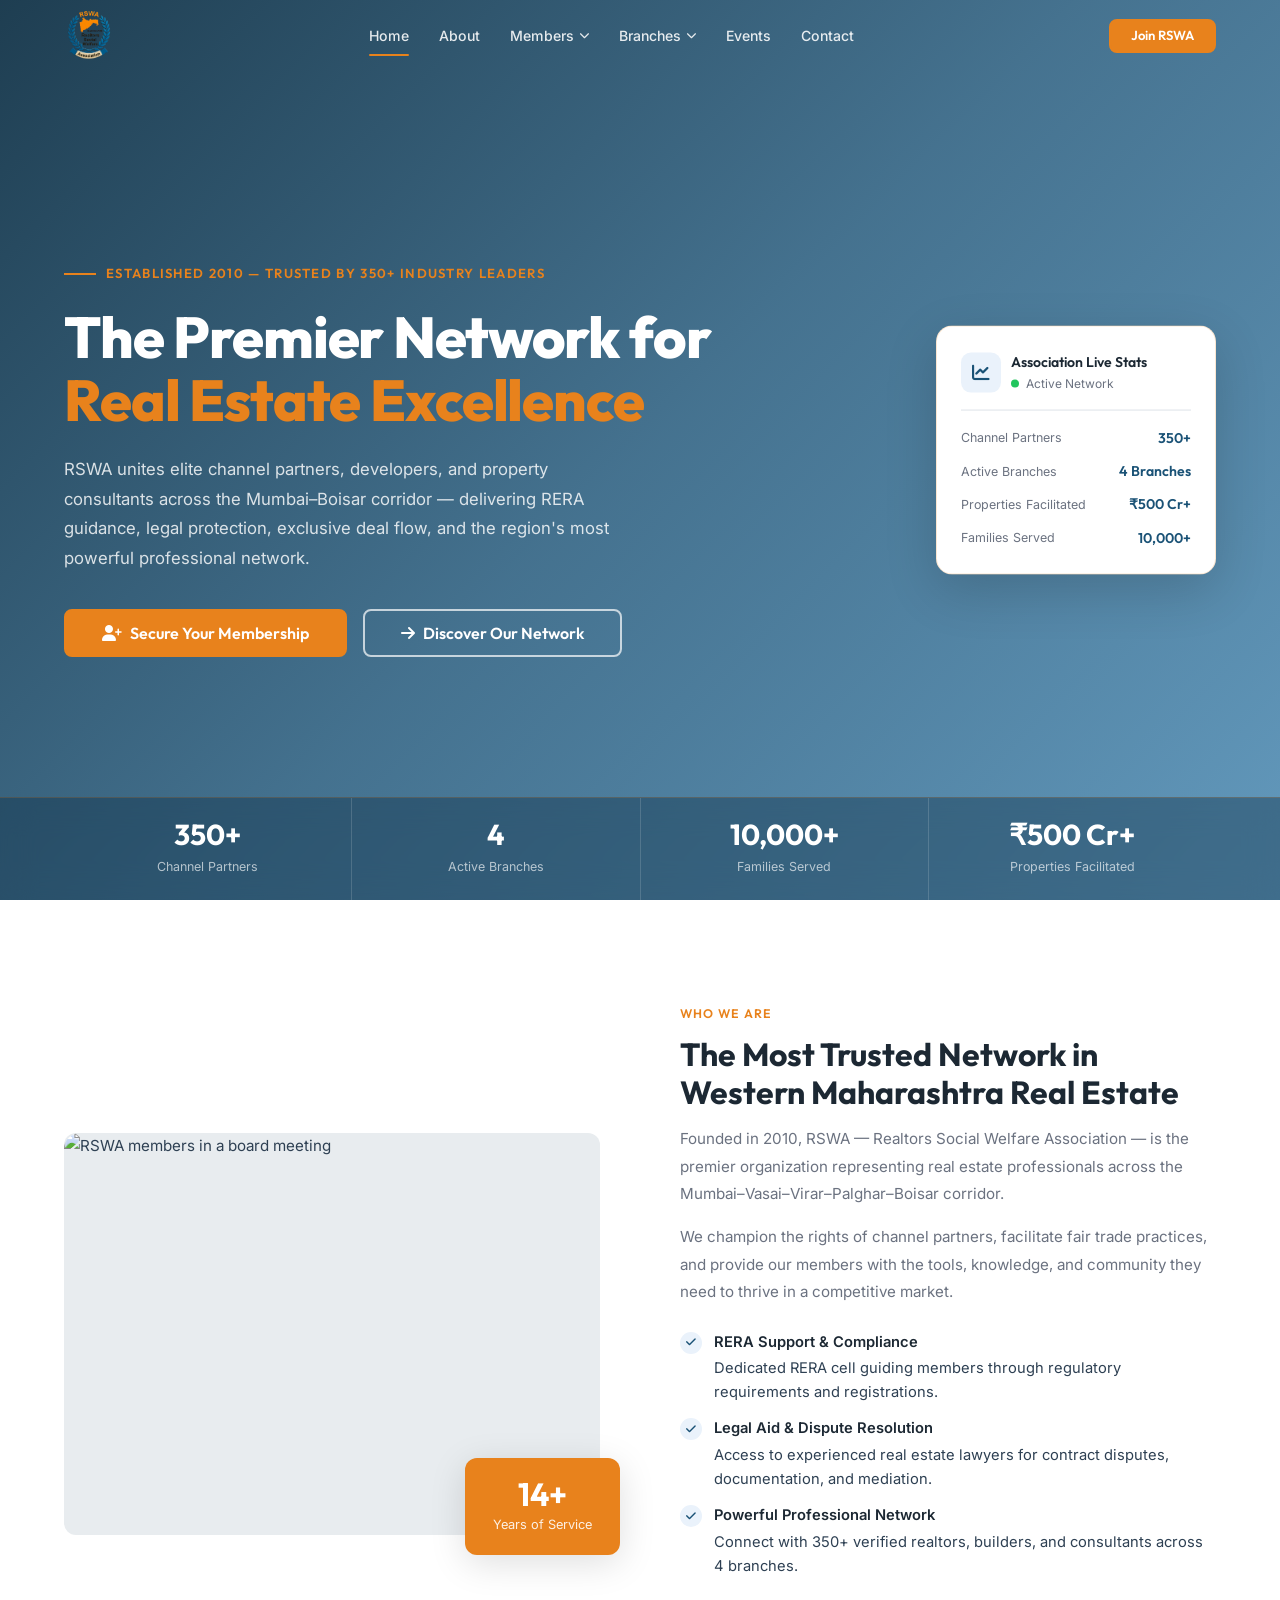
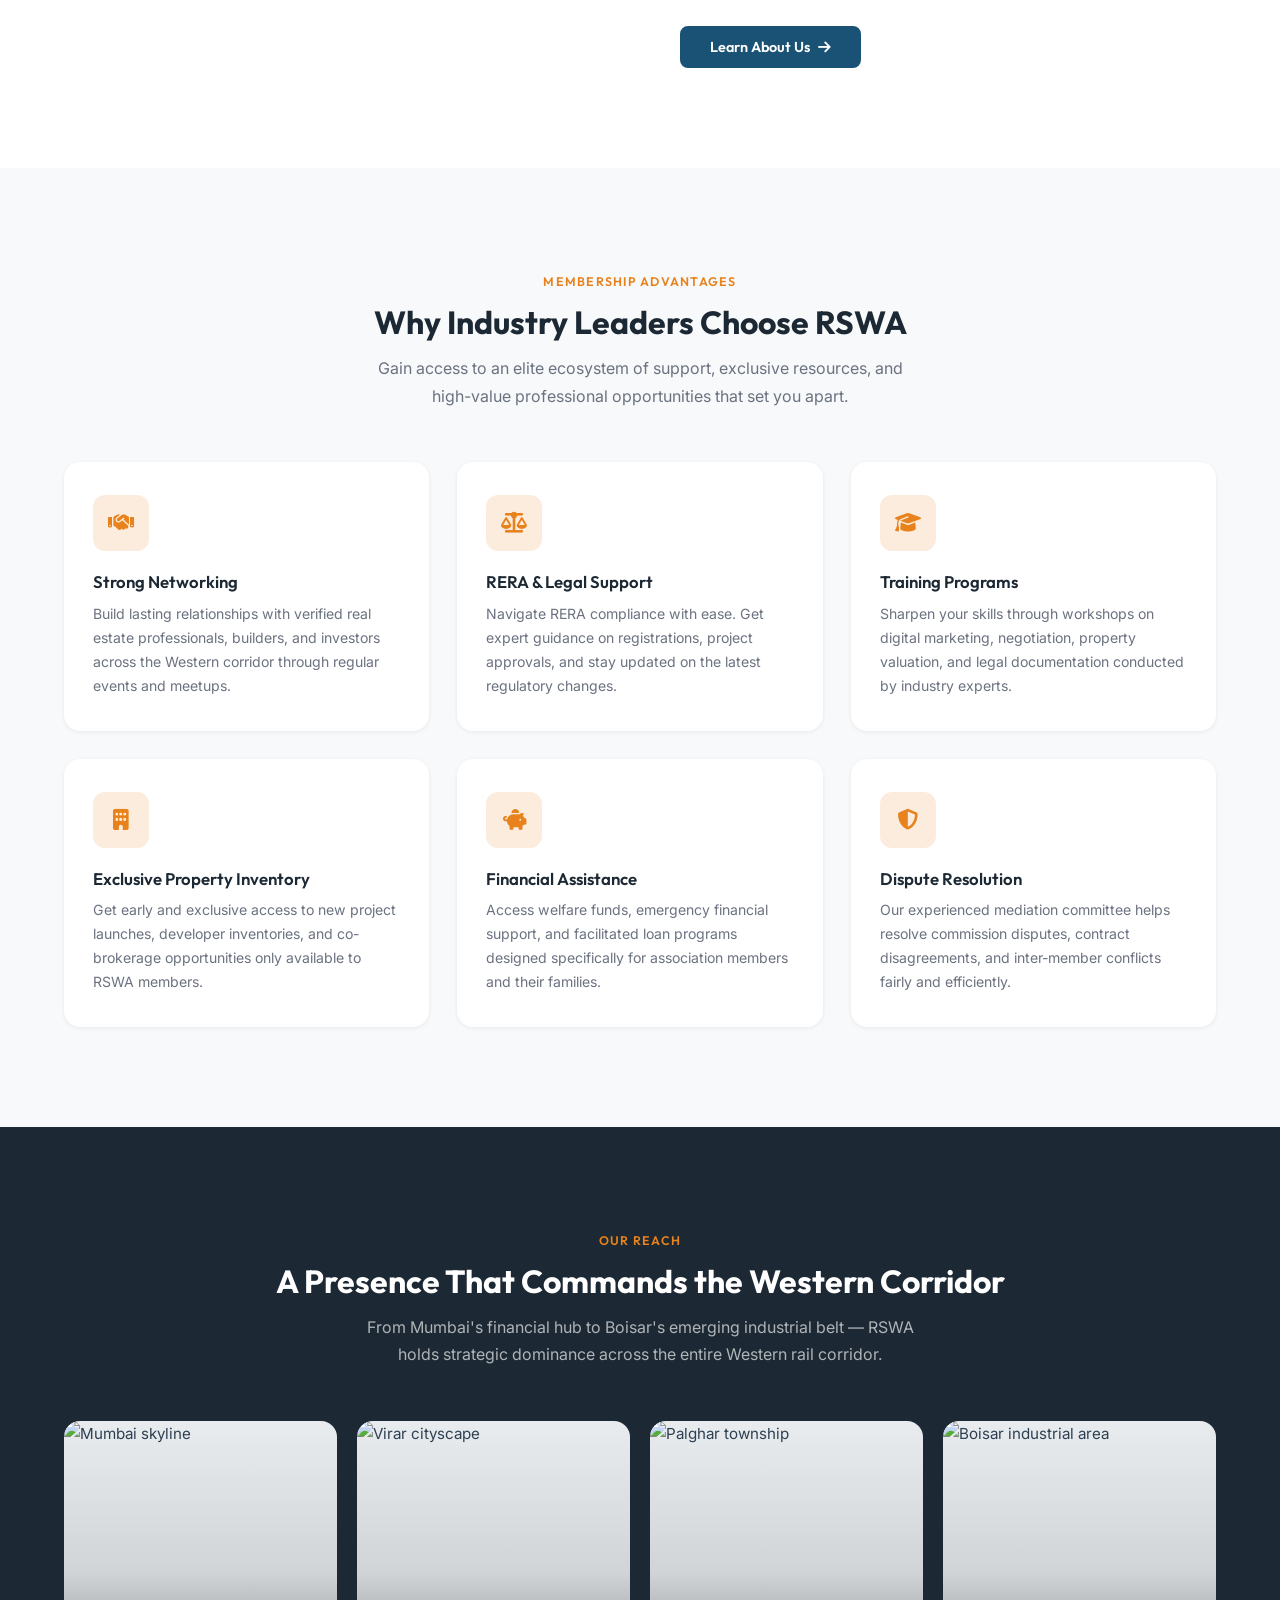
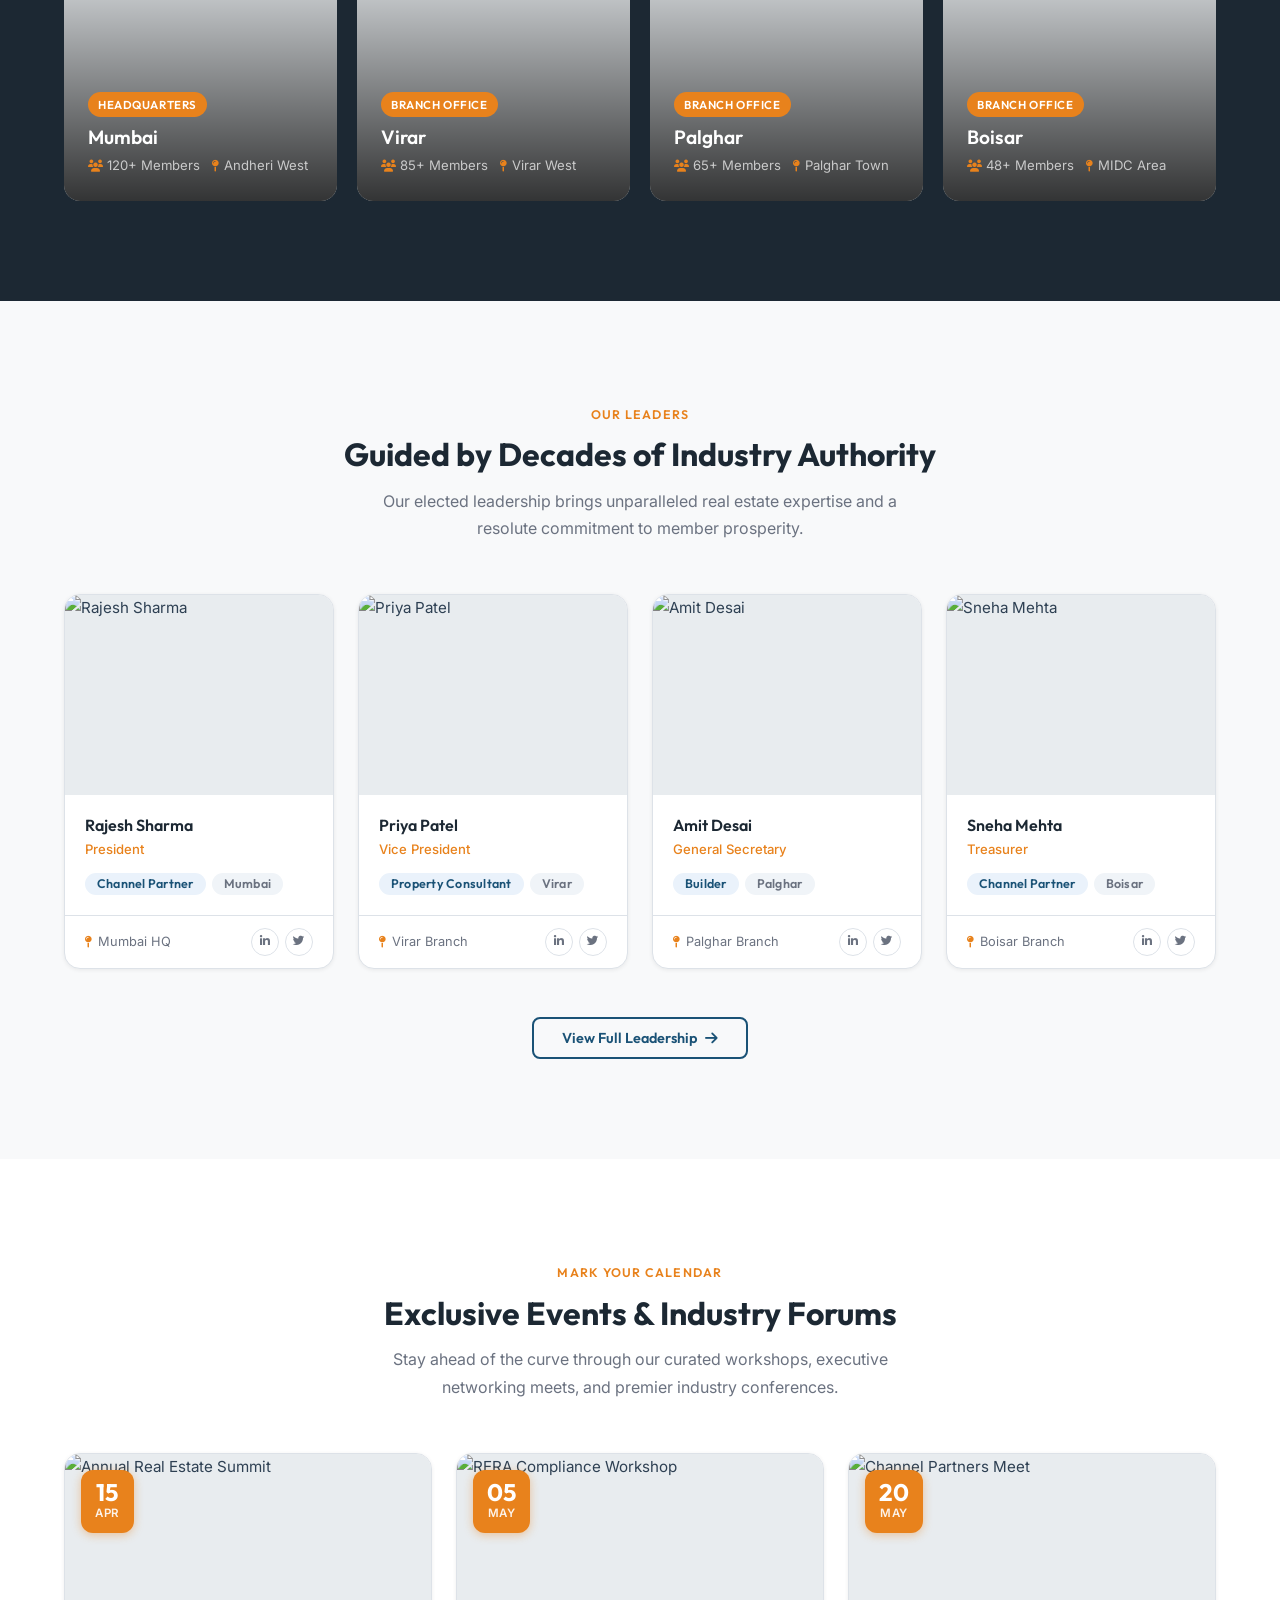
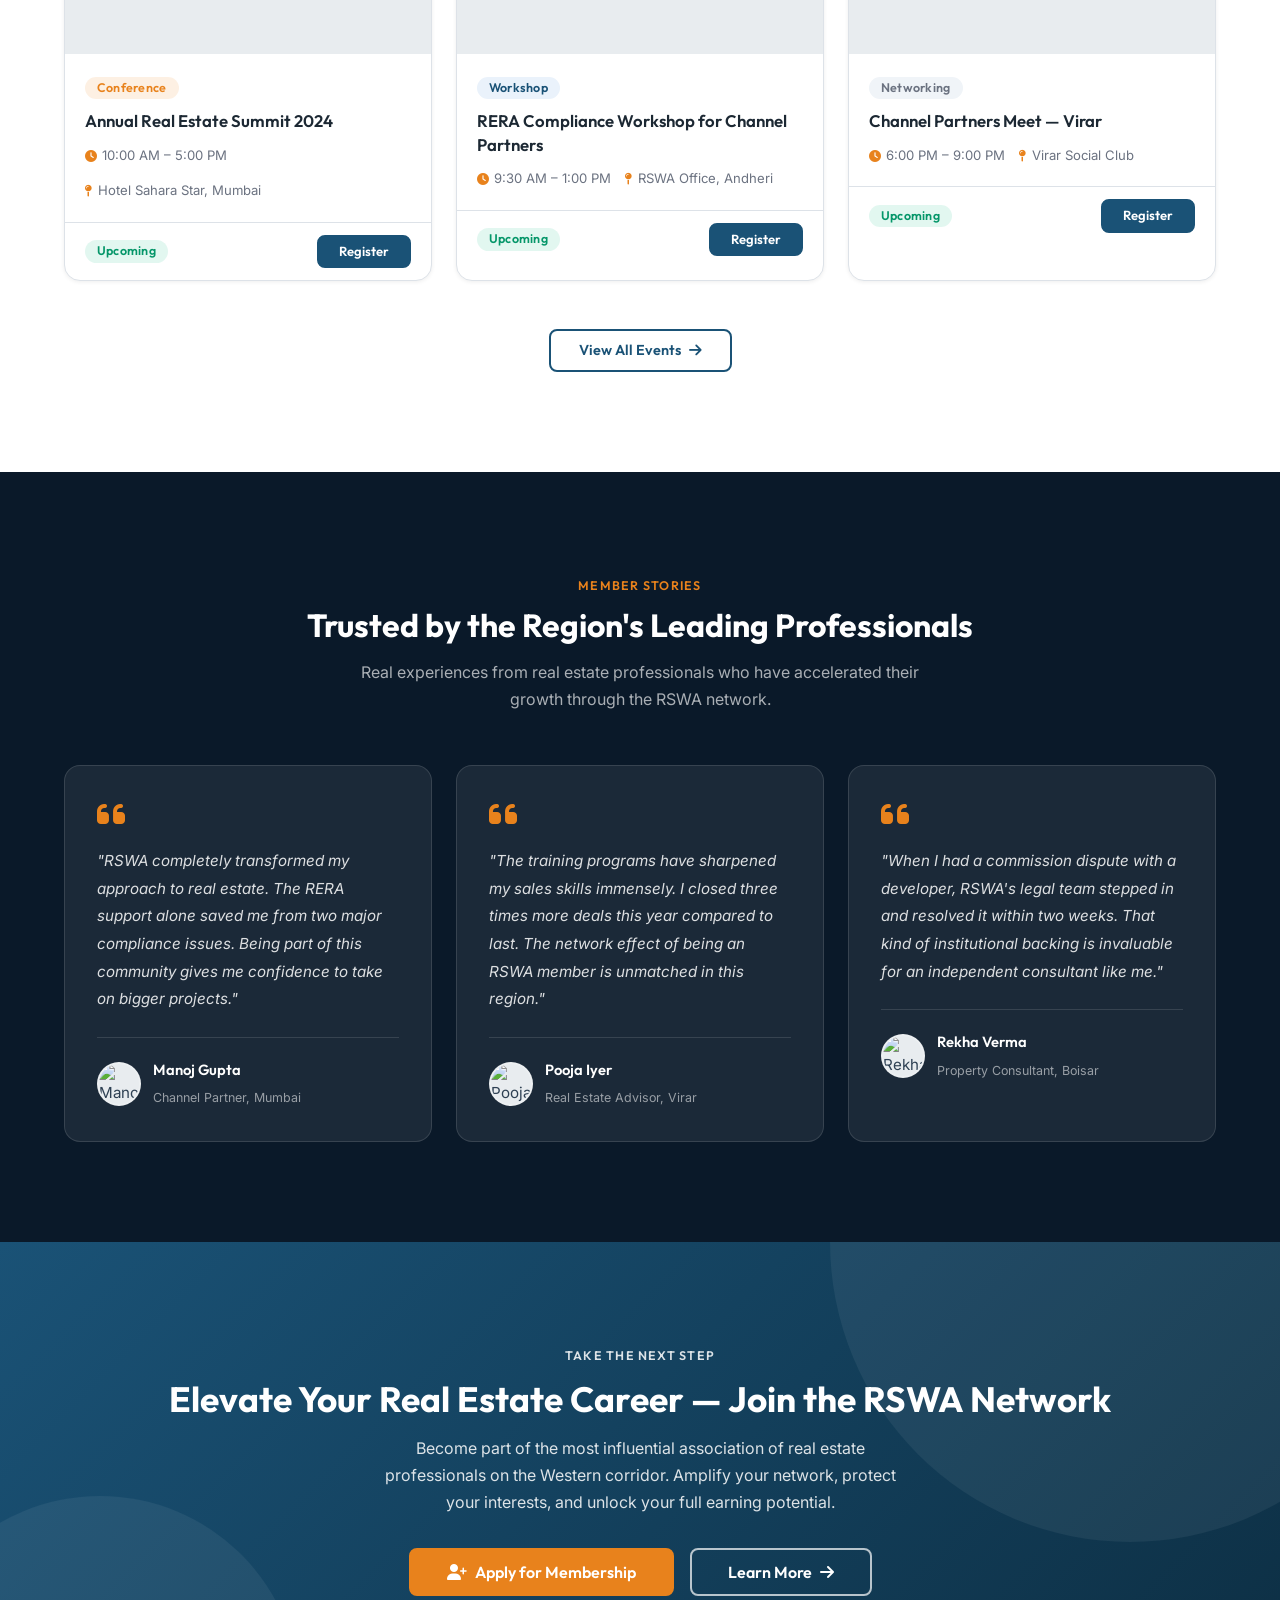
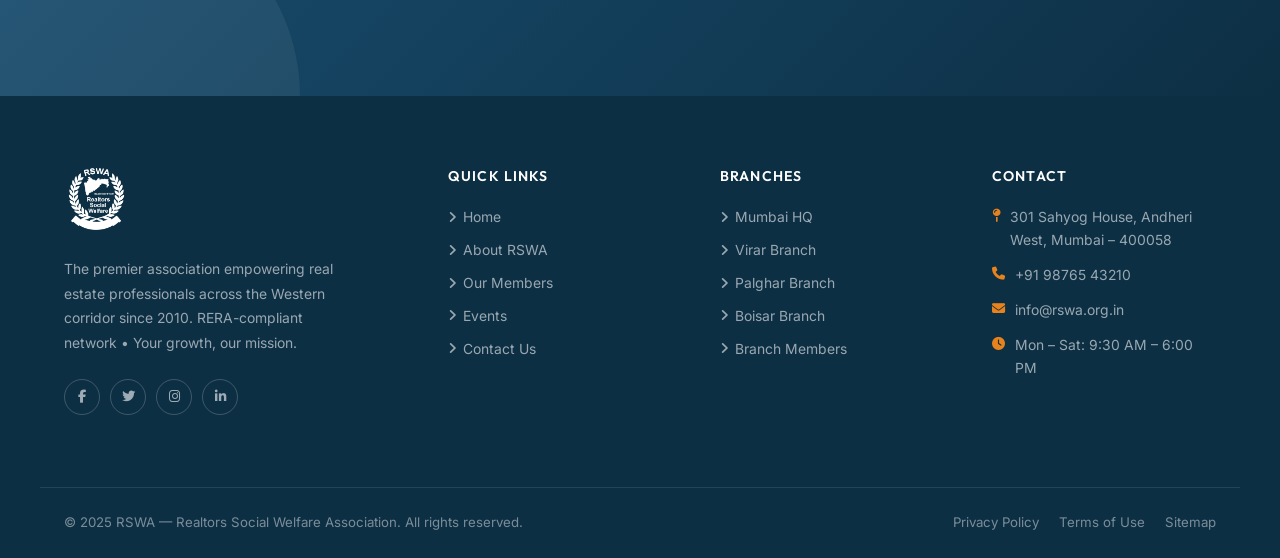
==== commit 5a0e69af: "added all website files" ====
--- a/index.html
+++ b/index.html
@@ -3,8 +3,15 @@
 <head>
   <meta charset="UTF-8" />
   <meta name="viewport" content="width=device-width, initial-scale=1.0" />
-  <title>RSWA — Realtors Social Welfare Association | Mumbai to Boisar</title>
-  <meta name="description" content="RSWA is a leading association of real estate professionals spanning Mumbai, Virar, Palghar and Boisar. Empowering channel partners, builders and property consultants." />
+  <title>RSWA — Realtors Social Welfare Association | The Premier Network for Real Estate Excellence</title>
+  <meta name="description" content="RSWA is the premier association empowering 350+ real estate professionals across the Mumbai–Boisar corridor. Join India's most trusted network of channel partners, developers, and property consultants." />
+  <meta property="og:title" content="RSWA — The Premier Network for Real Estate Excellence" />
+  <meta property="og:description" content="Join 350+ verified real estate professionals. RERA support, legal aid, exclusive property inventory, and a powerful network spanning Mumbai to Boisar." />
+  <meta property="og:type" content="website" />
+  <meta name="theme-color" content="#1A5276" />
+  <link rel="icon" type="image/png" href="logo.png" />
+  <link rel="preconnect" href="https://fonts.googleapis.com" />
+  <link rel="preconnect" href="https://fonts.gstatic.com" crossorigin />
   <link rel="stylesheet" href="https://cdnjs.cloudflare.com/ajax/libs/font-awesome/6.5.0/css/all.min.css" />
   <link rel="stylesheet" href="css/style.css" />
 </head>
@@ -14,11 +21,7 @@
   <header id="header">
     <div class="container header-inner">
       <a href="index.html" class="logo">
-        <div class="logo-icon">R</div>
-        <div class="logo-text">
-          <span class="logo-name">RSWA</span>
-          <span class="logo-tagline">Realtors Social Welfare Association</span>
-        </div>
+        <img src="logo.png" alt="RSWA Logo" class="nav-logo-img" />
       </a>
 
       <nav class="main-nav" role="navigation" aria-label="Main navigation">
@@ -103,21 +106,21 @@
       <div class="hero-content">
         <div class="hero-text">
           <div class="hero-eyebrow">
-            <span>Since 2010 &mdash; Trusted by 350+ Realtors</span>
+            <span>Established 2010 &mdash; Trusted by 350+ Industry Leaders</span>
           </div>
           <h1 class="hero-title">
-            Empowering Real Estate Professionals<br />
-            <span>Across Mumbai to Boisar</span>
+            The Premier Network for<br />
+            <span>Real Estate Excellence</span>
           </h1>
           <p class="hero-subtitle">
-            RSWA unites channel partners, builders, and property consultants across the Western corridor &mdash; providing legal support, RERA guidance, training, and a powerful professional network.
+            RSWA unites elite channel partners, developers, and property consultants across the Mumbai&ndash;Boisar corridor &mdash; delivering RERA guidance, legal protection, exclusive deal flow, and the region's most powerful professional network.
           </p>
           <div class="hero-actions">
             <a href="contact.html" class="btn btn-accent btn-lg">
-              <i class="fa fa-user-plus"></i> Become a Member
+              <i class="fa fa-user-plus"></i> Secure Your Membership
             </a>
             <a href="about.html" class="btn btn-outline-white btn-lg">
-              <i class="fa fa-arrow-right"></i> Explore Benefits
+              <i class="fa fa-arrow-right"></i> Discover Our Network
             </a>
           </div>
         </div>
@@ -204,7 +207,7 @@
 
           <div class="about-content reveal reveal-right">
             <span class="section-tag">Who We Are</span>
-            <h2 class="section-title">A Trusted Network of Real Estate Professionals</h2>
+            <h2 class="section-title">The Most Trusted Network in Western Maharashtra Real Estate</h2>
             <p>Founded in 2010, RSWA &mdash; Realtors Social Welfare Association &mdash; is the premier organization representing real estate professionals across the Mumbai&ndash;Vasai&ndash;Virar&ndash;Palghar&ndash;Boisar corridor.</p>
             <p>We champion the rights of channel partners, facilitate fair trade practices, and provide our members with the tools, knowledge, and community they need to thrive in a competitive market.</p>
 
@@ -245,8 +248,8 @@
       <div class="container">
         <div class="section-header centered reveal">
           <span class="section-tag">Membership Advantages</span>
-          <h2 class="section-title">Our Members Get</h2>
-          <p class="section-subtitle">Joining RSWA gives you access to a comprehensive ecosystem of support, resources, and professional opportunities.</p>
+          <h2 class="section-title">Why Industry Leaders Choose RSWA</h2>
+          <p class="section-subtitle">Gain access to an elite ecosystem of support, exclusive resources, and high-value professional opportunities that set you apart.</p>
         </div>
 
         <div class="benefits-grid stagger-children">
@@ -289,8 +292,8 @@
       <div class="container">
         <div class="section-header centered reveal">
           <span class="section-tag" style="color:var(--accent);">Our Reach</span>
-          <h2 class="section-title">Active Across 4 Key Locations</h2>
-          <p class="section-subtitle" style="color:rgba(255,255,255,0.65);">From Mumbai's financial hub to Boisar's emerging industrial belt &mdash; RSWA has a strong presence across the entire Western rail corridor.</p>
+          <h2 class="section-title">A Presence That Commands the Western Corridor</h2>
+          <p class="section-subtitle" style="color:rgba(255,255,255,0.65);">From Mumbai's financial hub to Boisar's emerging industrial belt &mdash; RSWA holds strategic dominance across the entire Western rail corridor.</p>
         </div>
 
         <div class="locations-grid stagger-children">
@@ -362,8 +365,8 @@
       <div class="container">
         <div class="section-header centered reveal">
           <span class="section-tag">Our Leaders</span>
-          <h2 class="section-title">The Faces Behind RSWA</h2>
-          <p class="section-subtitle">Our elected leadership brings decades of real estate experience and a deep commitment to member welfare.</p>
+          <h2 class="section-title">Guided by Decades of Industry Authority</h2>
+          <p class="section-subtitle">Our elected leadership brings unparalleled real estate expertise and a resolute commitment to member prosperity.</p>
         </div>
 
         <div class="leadership-grid stagger-children">
@@ -471,8 +474,8 @@
       <div class="container">
         <div class="section-header centered reveal">
           <span class="section-tag">Mark Your Calendar</span>
-          <h2 class="section-title">Upcoming Events &amp; Programs</h2>
-          <p class="section-subtitle">Stay connected and keep growing through our regular workshops, meets, and industry conferences.</p>
+          <h2 class="section-title">Exclusive Events &amp; Industry Forums</h2>
+          <p class="section-subtitle">Stay ahead of the curve through our curated workshops, executive networking meets, and premier industry conferences.</p>
         </div>
 
         <div class="events-grid stagger-children">
@@ -560,8 +563,8 @@
       <div class="container">
         <div class="section-header centered reveal">
           <span class="section-tag">Member Stories</span>
-          <h2 class="section-title">What Our Members Say</h2>
-          <p class="section-subtitle">Real experiences from real estate professionals who have grown their business through RSWA.</p>
+          <h2 class="section-title">Trusted by the Region's Leading Professionals</h2>
+          <p class="section-subtitle">Real experiences from real estate professionals who have accelerated their growth through the RSWA network.</p>
         </div>
 
         <div class="testimonials-grid stagger-children">
@@ -615,10 +618,10 @@
       <div class="container">
         <div class="cta-content reveal">
           <span class="section-tag" style="color:rgba(255,255,255,0.85);">Take the Next Step</span>
-          <h2 class="cta-title">Join RSWA Today</h2>
-          <p class="cta-text">Become part of the largest association of real estate professionals on the Western corridor. Grow your network, protect your interests, and elevate your career.</p>
+          <h2 class="cta-title">Elevate Your Real Estate Career &mdash; Join the RSWA Network</h2>
+          <p class="cta-text">Become part of the most influential association of real estate professionals on the Western corridor. Amplify your network, protect your interests, and unlock your full earning potential.</p>
           <div class="cta-actions">
-            <a href="contact.html" class="btn btn-white btn-lg">
+            <a href="contact.html" class="btn btn-accent btn-lg">
               <i class="fa fa-user-plus"></i> Apply for Membership
             </a>
             <a href="about.html" class="btn btn-outline-white btn-lg">
@@ -636,13 +639,9 @@
     <div class="footer-top">
       <div>
         <a href="index.html" class="logo footer-logo">
-          <div class="logo-icon">R</div>
-          <div class="logo-text">
-            <span class="logo-name">RSWA</span>
-            <span class="logo-tagline">Realtors Social Welfare Association</span>
-          </div>
+          <img src="logo.png" alt="RSWA Logo" class="footer-logo-img" />
         </a>
-        <p class="footer-brand-desc">Empowering real estate professionals across the Western corridor since 2010. Your growth, our mission.</p>
+        <p class="footer-brand-desc">The premier association empowering real estate professionals across the Western corridor since 2010. RERA-compliant network &bull; Your growth, our mission.</p>
         <div class="footer-social">
           <a href="#" class="social-btn" aria-label="Facebook"><i class="fab fa-facebook-f"></i></a>
           <a href="#" class="social-btn" aria-label="Twitter"><i class="fab fa-twitter"></i></a>
@@ -695,16 +694,97 @@
     </div>
 
     <div class="footer-bottom">
-      <p class="footer-copy">&copy; 2024 RSWA &mdash; Realtors Social Welfare Association. All rights reserved.</p>
+      <p class="footer-copy">&copy; 2025 RSWA &mdash; Realtors Social Welfare Association. All rights reserved.</p>
       <div class="footer-bottom-links">
-        <a href="#">Privacy Policy</a>
-        <a href="#">Terms of Use</a>
+        <a href="privacy-policy.html">Privacy Policy</a>
+        <a href="terms-of-use.html">Terms of Use</a>
         <a href="#">Sitemap</a>
       </div>
     </div>
   </footer>
 
   <button id="backToTop" aria-label="Back to top"><i class="fa fa-arrow-up"></i></button>
+
+  <!-- ===================== JOIN RSWA MODAL ===================== -->
+  <div id="joinModal" class="join-modal" aria-hidden="true" aria-labelledby="joinModalTitle">
+    <div class="join-modal-overlay"></div>
+    <div class="join-modal-content">
+      <button class="join-modal-close" id="joinModalClose" aria-label="Close modal">
+        <i class="fa fa-times"></i>
+      </button>
+
+      <div class="join-modal-header">
+        <h2 id="joinModalTitle" class="join-modal-title">Join RSWA</h2>
+        <p class="join-modal-subtitle">Become part of India's most trusted real estate network</p>
+      </div>
+
+      <div class="join-modal-body">
+        <div class="contact-form">
+          <form action="#" method="POST" novalidate>
+            <div class="form-row">
+              <div class="form-group">
+                <label class="form-label" for="modalFirstName">First Name <span style="color:var(--accent);">*</span></label>
+                <input type="text" id="modalFirstName" name="firstName" class="form-control" placeholder="Rajesh" required />
+              </div>
+              <div class="form-group">
+                <label class="form-label" for="modalLastName">Last Name <span style="color:var(--accent);">*</span></label>
+                <input type="text" id="modalLastName" name="lastName" class="form-control" placeholder="Sharma" required />
+              </div>
+            </div>
+
+            <div class="form-row">
+              <div class="form-group">
+                <label class="form-label" for="modalEmail">Email Address <span style="color:var(--accent);">*</span></label>
+                <input type="email" id="modalEmail" name="email" class="form-control" placeholder="rajesh@example.com" required />
+              </div>
+              <div class="form-group">
+                <label class="form-label" for="modalPhone">Phone Number</label>
+                <input type="tel" id="modalPhone" name="phone" class="form-control" placeholder="+91 98765 43210" />
+              </div>
+            </div>
+
+            <div class="form-group">
+              <label class="form-label" for="modalBranch">Nearest Branch</label>
+              <select id="modalBranch" name="branch" class="form-control">
+                <option value="" disabled selected>Select a branch</option>
+                <option value="mumbai">Mumbai HQ</option>
+                <option value="virar">Virar Branch</option>
+                <option value="palghar">Palghar Branch</option>
+                <option value="boisar">Boisar Branch</option>
+              </select>
+            </div>
+
+            <div class="form-group">
+              <label class="form-label" for="modalSubject">Subject</label>
+              <select id="modalSubject" name="subject" class="form-control">
+                <option value="" disabled selected>What is your inquiry about?</option>
+                <option value="membership">Membership Application</option>
+                <option value="rera">RERA Support</option>
+                <option value="legal">Legal Assistance</option>
+                <option value="events">Events &amp; Programs</option>
+                <option value="dispute">Dispute Resolution</option>
+                <option value="other">General Inquiry</option>
+              </select>
+            </div>
+
+            <div class="form-group">
+              <label class="form-label" for="modalMessage">Your Message <span style="color:var(--accent);">*</span></label>
+              <textarea id="modalMessage" name="message" class="form-control" placeholder="Tell us how we can help you..." required></textarea>
+            </div>
+
+            <div style="display:flex;align-items:center;gap:10px;margin-bottom:20px;">
+              <input type="checkbox" id="modalConsent" name="consent" style="width:16px;height:16px;accent-color:var(--primary);flex-shrink:0;" />
+              <label for="modalConsent" style="font-size:0.83rem;color:var(--text-muted);line-height:1.5;">I agree to RSWA's <a href="#" style="color:var(--primary);">Privacy Policy</a> and consent to being contacted regarding my inquiry.</label>
+            </div>
+
+            <button type="submit" class="btn btn-accent w-full btn-lg" style="width:100%;justify-content:center;">
+              <i class="fa fa-paper-plane"></i> Send Message
+            </button>
+          </form>
+        </div>
+      </div>
+    </div>
+  </div>
 
   <script src="js/main.js"></script>
 </body>
--- a/css/style.css
+++ b/css/style.css
@@ -4,19 +4,20 @@
    ============================================================ */
 
 /* ---- Google Fonts ---- */
-@import url('https://fonts.googleapis.com/css2?family=Poppins:wght@400;500;600;700;800&family=Inter:wght@300;400;500;600&display=swap');
+@import url('https://fonts.googleapis.com/css2?family=Outfit:wght@400;500;600;700;800&family=Inter:wght@300;400;500;600&display=swap');
 
 /* ============================================================
    1. CSS CUSTOM PROPERTIES
    ============================================================ */
 :root {
-  /* Brand Colors */
+  /* Brand Colors — Original Blue + Orange */
   --primary:        #1A5276;
   --primary-dark:   #0D2F44;
   --primary-light:  #2471A3;
   --primary-pale:   #EAF2FB;
   --accent:         #E8821C;
   --accent-dark:    #C46A12;
+  --accent-glow:    rgba(232, 130, 28, 0.15);
   --dark:           #1C2833;
   --text:           #2E4053;
   --text-muted:     #6B7280;
@@ -26,29 +27,29 @@
   --border:         #DDE2E8;
 
   /* Typography */
-  --font-heading:   'Poppins', sans-serif;
+  --font-heading:   'Outfit', sans-serif;
   --font-body:      'Inter', sans-serif;
 
   /* Spacing */
-  --section-py:     90px;
+  --section-py:     100px;
   --container-max:  1200px;
   --container-px:   24px;
 
   /* Shadows */
   --shadow-sm:      0 1px 4px rgba(0,0,0,0.07);
-  --shadow-md:      0 4px 16px rgba(0,0,0,0.1);
-  --shadow-lg:      0 8px 32px rgba(0,0,0,0.13);
-  --shadow-xl:      0 16px 48px rgba(0,0,0,0.16);
+  --shadow-md:      0 4px 20px rgba(0,0,0,0.1);
+  --shadow-lg:      0 8px 36px rgba(0,0,0,0.13);
+  --shadow-xl:      0 16px 52px rgba(0,0,0,0.16);
 
   /* Transitions */
-  --transition:     0.3s ease;
-  --transition-slow: 0.5s ease;
+  --transition:     0.3s cubic-bezier(0.4, 0, 0.2, 1);
+  --transition-slow: 0.5s cubic-bezier(0.4, 0, 0.2, 1);
 
   /* Border Radius */
-  --radius-sm:      6px;
-  --radius-md:      10px;
-  --radius-lg:      12px;
-  --radius-xl:      16px;
+  --radius-sm:      8px;
+  --radius-md:      12px;
+  --radius-lg:      16px;
+  --radius-xl:      20px;
   --radius-full:    100px;
 }
 
@@ -328,11 +329,15 @@
   z-index: 1000;
   background-color: var(--white);
   box-shadow: none;
-  transition: box-shadow var(--transition), background-color var(--transition);
+  transition: box-shadow var(--transition), background-color var(--transition), backdrop-filter var(--transition);
 }
 
 #header.scrolled {
-  box-shadow: 0 2px 20px rgba(0,0,0,0.1);
+  background-color: rgba(255,255,255,0.78);
+  backdrop-filter: blur(20px);
+  -webkit-backdrop-filter: blur(20px);
+  box-shadow: 0 1px 24px rgba(0,0,0,0.08);
+  border-bottom: 1px solid rgba(221,226,232,0.5);
 }
 
 #header.header-transparent {
@@ -352,7 +357,9 @@
 }
 
 #header.header-transparent.scrolled {
-  background-color: var(--white);
+  background-color: rgba(255,255,255,0.78);
+  backdrop-filter: blur(20px);
+  -webkit-backdrop-filter: blur(20px);
 }
 
 .header-inner {
@@ -361,6 +368,12 @@
   justify-content: space-between;
   height: 72px;
   gap: 24px;
+}
+
+.nav-logo-img {
+  max-height: 50px;
+  width: auto;
+  display: block;
 }
 
 /* Logo */
@@ -436,8 +449,20 @@
 }
 
 .nav-link.active {
-  color: var(--primary);
-  background-color: var(--primary-pale);
+  color: var(--accent);
+  background-color: transparent;
+  position: relative;
+}
+
+.nav-link.active::after {
+  content: '';
+  position: absolute;
+  bottom: 0;
+  left: 14px;
+  right: 14px;
+  height: 2px;
+  background-color: var(--accent);
+  border-radius: 2px;
 }
 
 .nav-link i {
@@ -495,8 +520,8 @@
 }
 
 .dropdown-item.active {
-  color: var(--primary);
-  background-color: var(--primary-pale);
+  color: var(--accent);
+  background-color: var(--accent-glow);
 }
 
 /* Header CTA */
@@ -643,7 +668,7 @@
 .hero-overlay {
   position: absolute;
   inset: 0;
-  background: linear-gradient(135deg, rgba(13,35,52,0.9) 0%, rgba(26,82,118,0.78) 100%);
+  background: linear-gradient(135deg, rgba(13,47,68,0.92) 0%, rgba(26,82,118,0.8) 50%, rgba(36,113,163,0.7) 100%);
 }
 
 .hero-content {
@@ -686,11 +711,12 @@
 
 .hero-title {
   font-family: var(--font-heading);
-  font-size: 3.2rem;
+  font-size: 3.6rem;
   font-weight: 800;
   color: var(--white);
-  line-height: 1.15;
-  margin-bottom: 20px;
+  line-height: 1.1;
+  margin-bottom: 24px;
+  letter-spacing: -0.02em;
 }
 
 .hero-title span {
@@ -719,10 +745,10 @@
   bottom: 0;
   left: 0;
   right: 0;
-  background: rgba(255,255,255,0.08);
-  backdrop-filter: blur(8px);
-  -webkit-backdrop-filter: blur(8px);
-  border-top: 1px solid rgba(255,255,255,0.15);
+  background: rgba(13,47,68,0.4);
+  backdrop-filter: blur(16px);
+  -webkit-backdrop-filter: blur(16px);
+  border-top: 1px solid rgba(232,130,28,0.2);
   z-index: 10;
 }
 
@@ -778,6 +804,7 @@
   border-radius: var(--radius-lg);
   padding: 24px;
   z-index: 10;
+  border: 1px solid rgba(232,130,28,0.2);
 }
 
 .hero-badge-top {
@@ -844,7 +871,7 @@
   border-radius: 50%;
   background-color: #22c55e;
   margin-right: 4px;
-  animation: pulse-dot 2s infinite;
+  animation: pulse-dot 2.5s ease-in-out infinite;
 }
 
 @keyframes pulse-dot {
@@ -1137,27 +1164,27 @@
 }
 
 .benefit-card:hover {
-  transform: translateY(-4px);
+  transform: translateY(-6px);
   box-shadow: var(--shadow-md);
-  border-color: var(--primary-pale);
+  border-color: var(--accent);
 }
 
 .benefit-icon {
   width: 56px;
   height: 56px;
-  background-color: var(--primary-pale);
+  background-color: var(--accent-glow);
   border-radius: var(--radius-md);
   display: flex;
   align-items: center;
   justify-content: center;
-  color: var(--primary);
+  color: var(--accent);
   font-size: 1.3rem;
   margin-bottom: 20px;
   transition: all var(--transition);
 }
 
 .benefit-card:hover .benefit-icon {
-  background-color: var(--primary);
+  background-color: var(--accent);
   color: var(--white);
 }
 
@@ -1227,7 +1254,7 @@
 }
 
 .location-card:hover .location-overlay {
-  background: linear-gradient(to top, rgba(13,35,52,0.9) 0%, rgba(26,82,118,0.3) 60%, transparent 100%);
+  background: linear-gradient(to top, rgba(13,47,68,0.92) 0%, rgba(26,82,118,0.35) 60%, transparent 100%);
 }
 
 .location-info {
@@ -1543,7 +1570,7 @@
    ============================================================ */
 .testimonials {
   padding: var(--section-py) 0;
-  background-color: var(--primary-dark);
+  background-color: #0A1929;
 }
 
 .testimonials .section-title {
@@ -1631,7 +1658,7 @@
    ============================================================ */
 .cta-section {
   padding: var(--section-py) 0;
-  background-color: var(--accent);
+  background: linear-gradient(135deg, var(--primary) 0%, var(--primary-dark) 100%);
   position: relative;
   overflow: hidden;
 }
@@ -1716,6 +1743,22 @@
   max-width: 280px;
 }
 
+.footer-logo {
+  margin-bottom: 24px;
+  justify-content: flex-start;
+}
+
+.footer-logo-img {
+  max-height: 65px;
+  width: auto;
+  display: block;
+  filter: brightness(0) invert(1);
+}
+
+.footer-logo .logo-icon {
+  color: var(--white);
+}
+
 .footer-logo .logo-name {
   color: var(--white);
 }
@@ -1849,7 +1892,7 @@
   inset: 0;
   background: linear-gradient(90deg, transparent 0%, rgba(255,255,255,0.6) 50%, transparent 100%);
   background-size: 200% 100%;
-  animation: shimmer 1.5s infinite;
+  animation: shimmer 1.8s ease-in-out infinite;
 }
 
 @keyframes shimmer {
@@ -1875,8 +1918,8 @@
    ============================================================ */
 .reveal {
   opacity: 0;
-  transform: translateY(24px);
-  transition: opacity 0.65s ease, transform 0.65s ease;
+  transform: translateY(28px);
+  transition: opacity 0.7s cubic-bezier(0.4, 0, 0.2, 1), transform 0.7s cubic-bezier(0.4, 0, 0.2, 1);
 }
 
 .reveal.active {
@@ -1887,7 +1930,7 @@
 .reveal-left {
   opacity: 0;
   transform: translateX(-30px);
-  transition: opacity 0.65s ease, transform 0.65s ease;
+  transition: opacity 0.7s cubic-bezier(0.4, 0, 0.2, 1), transform 0.7s cubic-bezier(0.4, 0, 0.2, 1);
 }
 
 .reveal-left.active {
@@ -1898,7 +1941,7 @@
 .reveal-right {
   opacity: 0;
   transform: translateX(30px);
-  transition: opacity 0.65s ease, transform 0.65s ease;
+  transition: opacity 0.7s cubic-bezier(0.4, 0, 0.2, 1), transform 0.7s cubic-bezier(0.4, 0, 0.2, 1);
 }
 
 .reveal-right.active {
@@ -2641,7 +2684,7 @@
 .location-hero-overlay {
   position: absolute;
   inset: 0;
-  background: linear-gradient(to top, rgba(13,35,52,0.92) 0%, rgba(13,35,52,0.4) 60%, transparent 100%);
+  background: linear-gradient(to top, rgba(13,47,68,0.92) 0%, rgba(13,47,68,0.4) 60%, transparent 100%);
 }
 
 .location-hero-content {
@@ -3261,10 +3304,273 @@
 }
 
 /* ============================================================
+   40. JOIN RSWA MODAL
+   ============================================================ */
+.join-modal {
+  position: fixed;
+  top: 0;
+  left: 0;
+  width: 100%;
+  height: 100%;
+  display: flex;
+  align-items: center;
+  justify-content: center;
+  z-index: 2000;
+  opacity: 0;
+  visibility: hidden;
+  transition: opacity var(--transition), visibility var(--transition);
+}
+
+.join-modal.active {
+  opacity: 1;
+  visibility: visible;
+}
+
+/* Modal Overlay */
+.join-modal-overlay {
+  position: absolute;
+  top: 0;
+  left: 0;
+  width: 100%;
+  height: 100%;
+  background-color: rgba(0, 0, 0, 0.65);
+  backdrop-filter: blur(4px);
+  -webkit-backdrop-filter: blur(4px);
+  z-index: -1;
+}
+
+/* Modal Content Container */
+.join-modal-content {
+  position: relative;
+  width: 90%;
+  max-width: 540px;
+  background-color: var(--white);
+  border-radius: var(--radius-xl);
+  box-shadow: var(--shadow-xl);
+  animation: modalSlideUp 0.4s cubic-bezier(0.34, 1.56, 0.64, 1);
+  max-height: 90vh;
+  overflow-y: auto;
+  z-index: 2001;
+}
+
+/* Animation for modal opening */
+@keyframes modalSlideUp {
+  from {
+    opacity: 0;
+    transform: translateY(40px);
+  }
+  to {
+    opacity: 1;
+    transform: translateY(0);
+  }
+}
+
+/* Close Button */
+.join-modal-close {
+  position: absolute;
+  top: 16px;
+  right: 16px;
+  width: 40px;
+  height: 40px;
+  border-radius: 50%;
+  border: none;
+  background-color: var(--light-bg);
+  color: var(--text);
+  font-size: 1.2rem;
+  cursor: pointer;
+  display: flex;
+  align-items: center;
+  justify-content: center;
+  transition: all var(--transition);
+  z-index: 10;
+}
+
+.join-modal-close:hover {
+  background-color: var(--accent);
+  color: var(--white);
+  transform: rotate(90deg);
+}
+
+.join-modal-close:focus-visible {
+  outline: 3px solid var(--accent);
+  outline-offset: 2px;
+}
+
+/* Modal Header */
+.join-modal-header {
+  padding: 40px 40px 24px;
+  text-align: center;
+  border-bottom: 1px solid var(--border);
+}
+
+.join-modal-title {
+  font-family: var(--font-heading);
+  font-size: 1.8rem;
+  font-weight: 700;
+  color: var(--dark);
+  margin-bottom: 8px;
+}
+
+.join-modal-subtitle {
+  font-size: 0.95rem;
+  color: var(--text-muted);
+  line-height: 1.5;
+}
+
+/* Modal Body */
+.join-modal-body {
+  padding: 40px;
+}
+
+/* Adjust form styling within modal */
+.join-modal .contact-form {
+  padding: 0;
+  background: transparent;
+  border: none;
+  box-shadow: none;
+  border-radius: 0;
+}
+
+.join-modal .form-group {
+  margin-bottom: 20px;
+}
+
+.join-modal .form-label {
+  display: block;
+  font-size: 0.85rem;
+  font-weight: 600;
+  color: var(--dark);
+  margin-bottom: 6px;
+}
+
+.join-modal .form-control {
+  width: 100%;
+  padding: 11px 14px;
+  border: 1.5px solid var(--border);
+  border-radius: var(--radius-sm);
+  font-size: 0.9rem;
+  color: var(--text);
+  background-color: var(--white);
+  transition: border-color var(--transition), box-shadow var(--transition);
+}
+
+.join-modal .form-control:focus {
+  border-color: var(--primary);
+  box-shadow: 0 0 0 3px rgba(26, 82, 118, 0.08);
+  outline: none;
+}
+
+.join-modal .form-control::placeholder {
+  color: var(--text-muted);
+  opacity: 0.7;
+}
+
+.join-modal textarea.form-control {
+  min-height: 120px;
+  resize: vertical;
+}
+
+.join-modal select.form-control {
+  appearance: none;
+  background-image: url("data:image/svg+xml,%3Csvg xmlns='http://www.w3.org/2000/svg' width='12' height='8' viewBox='0 0 12 8'%3E%3Cpath fill='%236B7280' d='M1 1l5 5 5-5'/%3E%3C/svg%3E");
+  background-repeat: no-repeat;
+  background-position: right 14px center;
+  padding-right: 36px;
+}
+
+.join-modal .form-row {
+  display: grid;
+  grid-template-columns: 1fr 1fr;
+  gap: 16px;
+}
+
+/* Button in modal */
+.join-modal .btn {
+  width: 100%;
+  padding: 14px 36px;
+  font-size: 0.95rem;
+  justify-content: center;
+}
+
+/* Responsive adjustments for modal */
+@media (max-width: 640px) {
+  .join-modal-content {
+    width: 95%;
+    max-height: 95vh;
+    border-radius: var(--radius-lg);
+  }
+
+  .join-modal-header {
+    padding: 28px 24px 20px;
+  }
+
+  .join-modal-title {
+    font-size: 1.5rem;
+  }
+
+  .join-modal-subtitle {
+    font-size: 0.9rem;
+  }
+
+  .join-modal-body {
+    padding: 28px 24px;
+  }
+
+  .join-modal .form-row {
+    grid-template-columns: 1fr;
+    gap: 16px;
+  }
+
+  .join-modal-close {
+    width: 36px;
+    height: 36px;
+    font-size: 1rem;
+    top: 12px;
+    right: 12px;
+  }
+}
+
+@media (max-width: 480px) {
+  .join-modal-content {
+    width: 98%;
+  }
+
+  .join-modal-header {
+    padding: 20px 16px 16px;
+  }
+
+  .join-modal-title {
+    font-size: 1.4rem;
+  }
+
+  .join-modal-body {
+    padding: 20px 16px;
+  }
+
+  .join-modal .form-group {
+    margin-bottom: 16px;
+  }
+
+  .join-modal .form-label {
+    font-size: 0.8rem;
+  }
+
+  .join-modal .form-control {
+    padding: 10px 12px;
+    font-size: 0.85rem;
+  }
+
+  .join-modal .btn {
+    padding: 12px 24px;
+    font-size: 0.85rem;
+  }
+}
+
+/* ============================================================
    41. PRINT STYLES
    ============================================================ */
 @media print {
-  #header, .hero-stats, .mobile-toggle, #backToTop, .footer {
+  #header, .hero-stats, .mobile-toggle, #backToTop, .footer, .join-modal {
     display: none;
   }
 
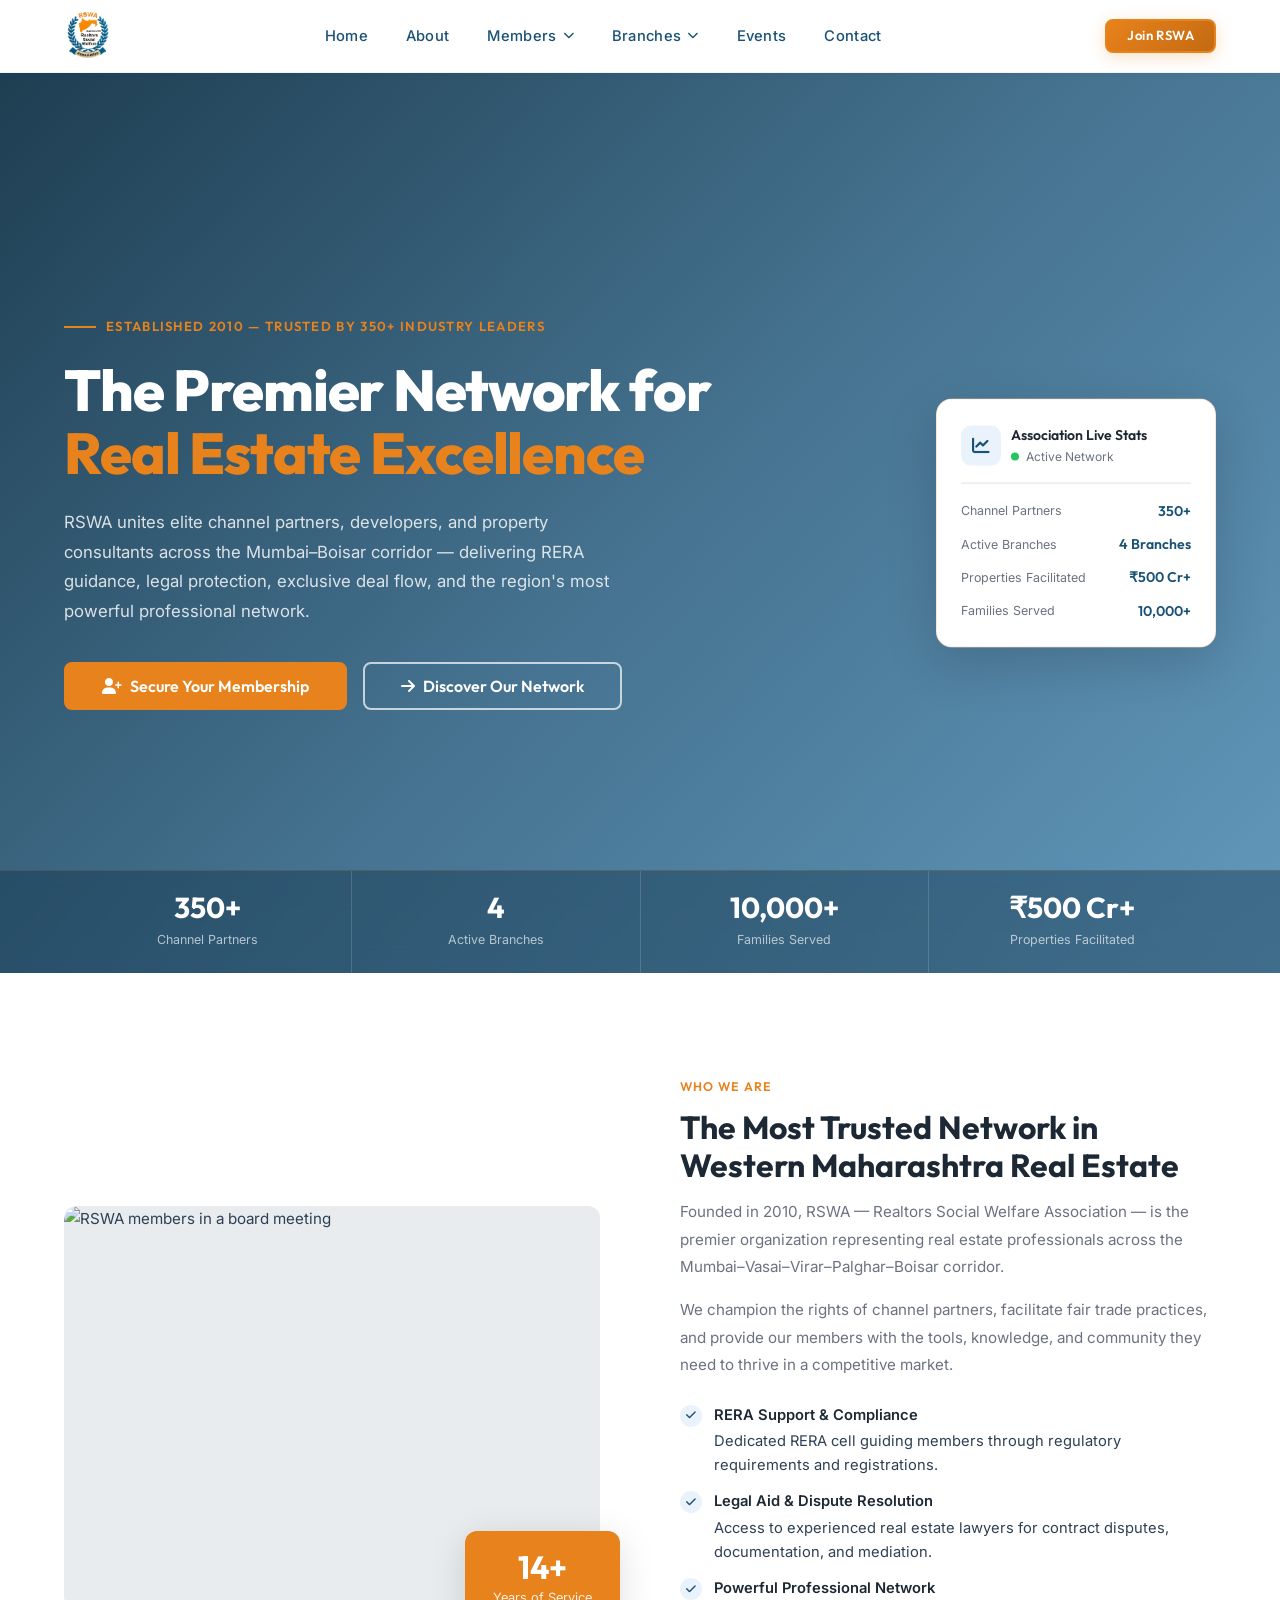
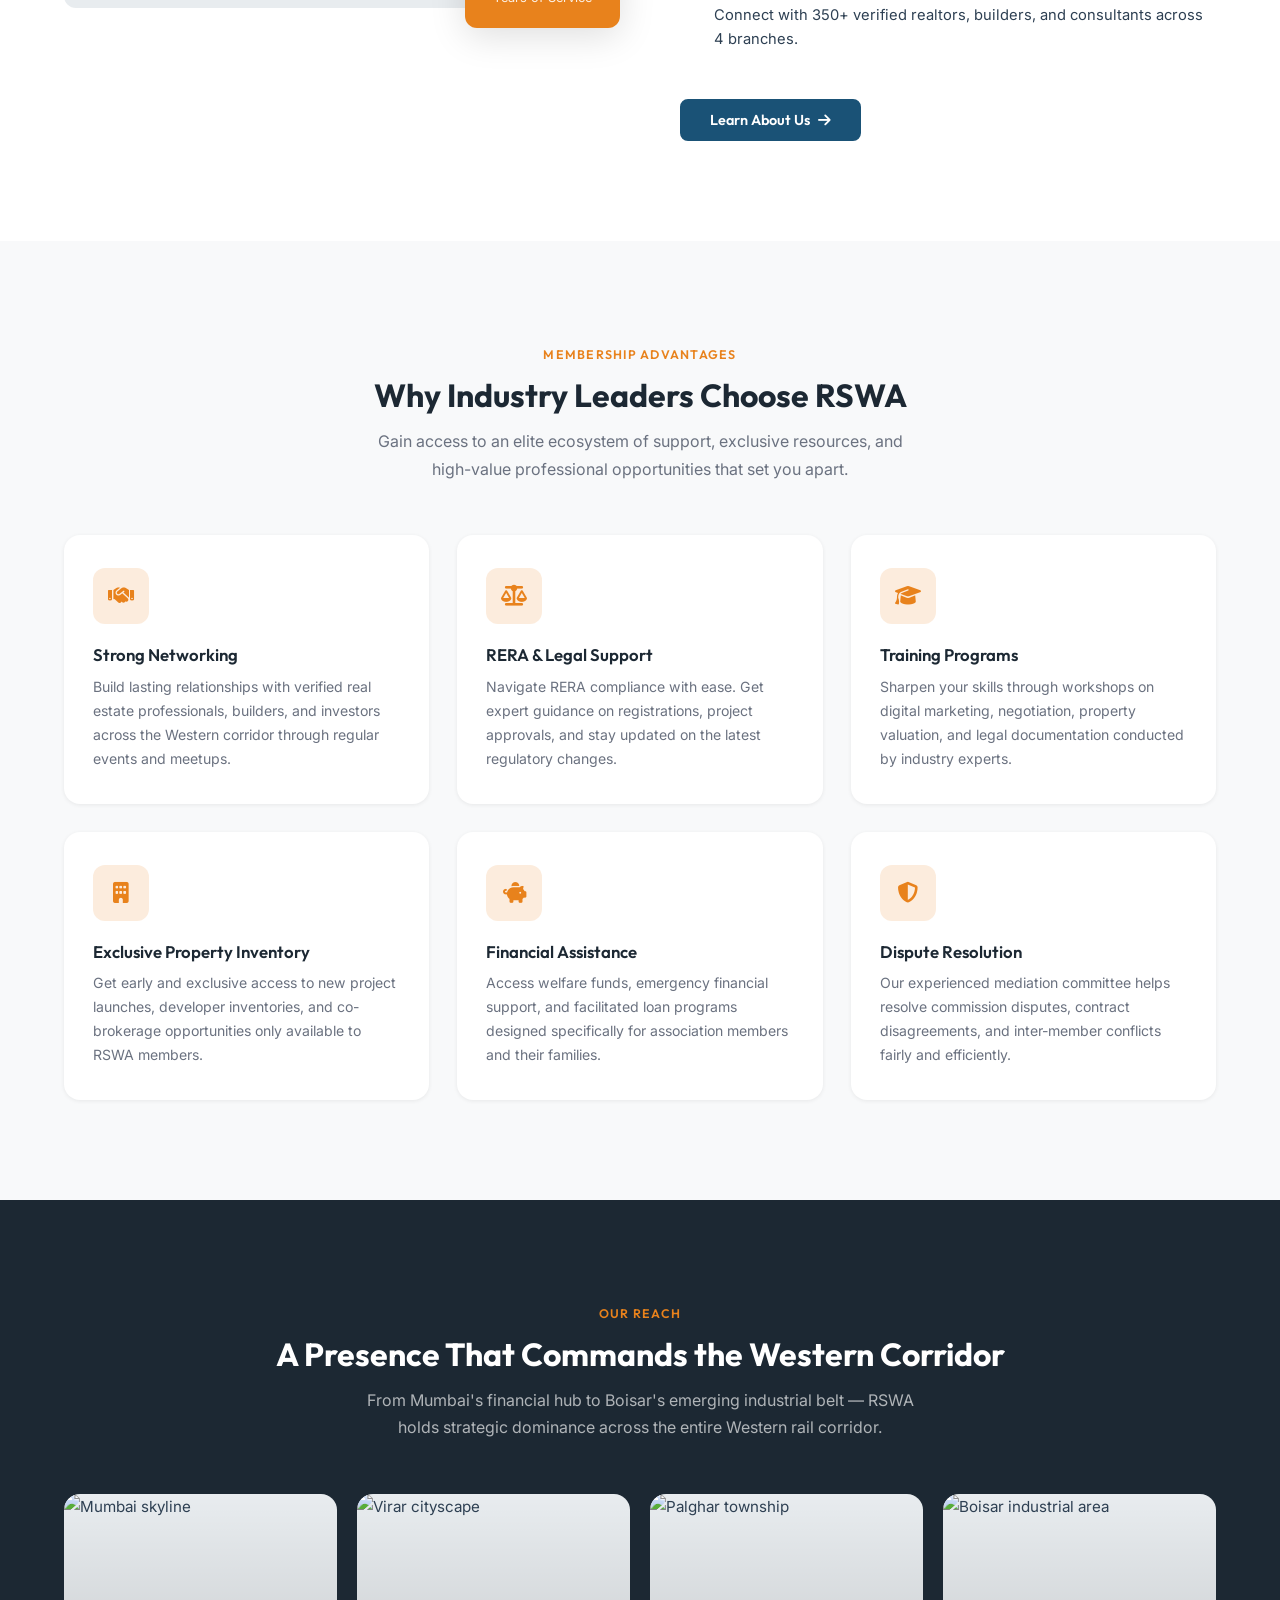
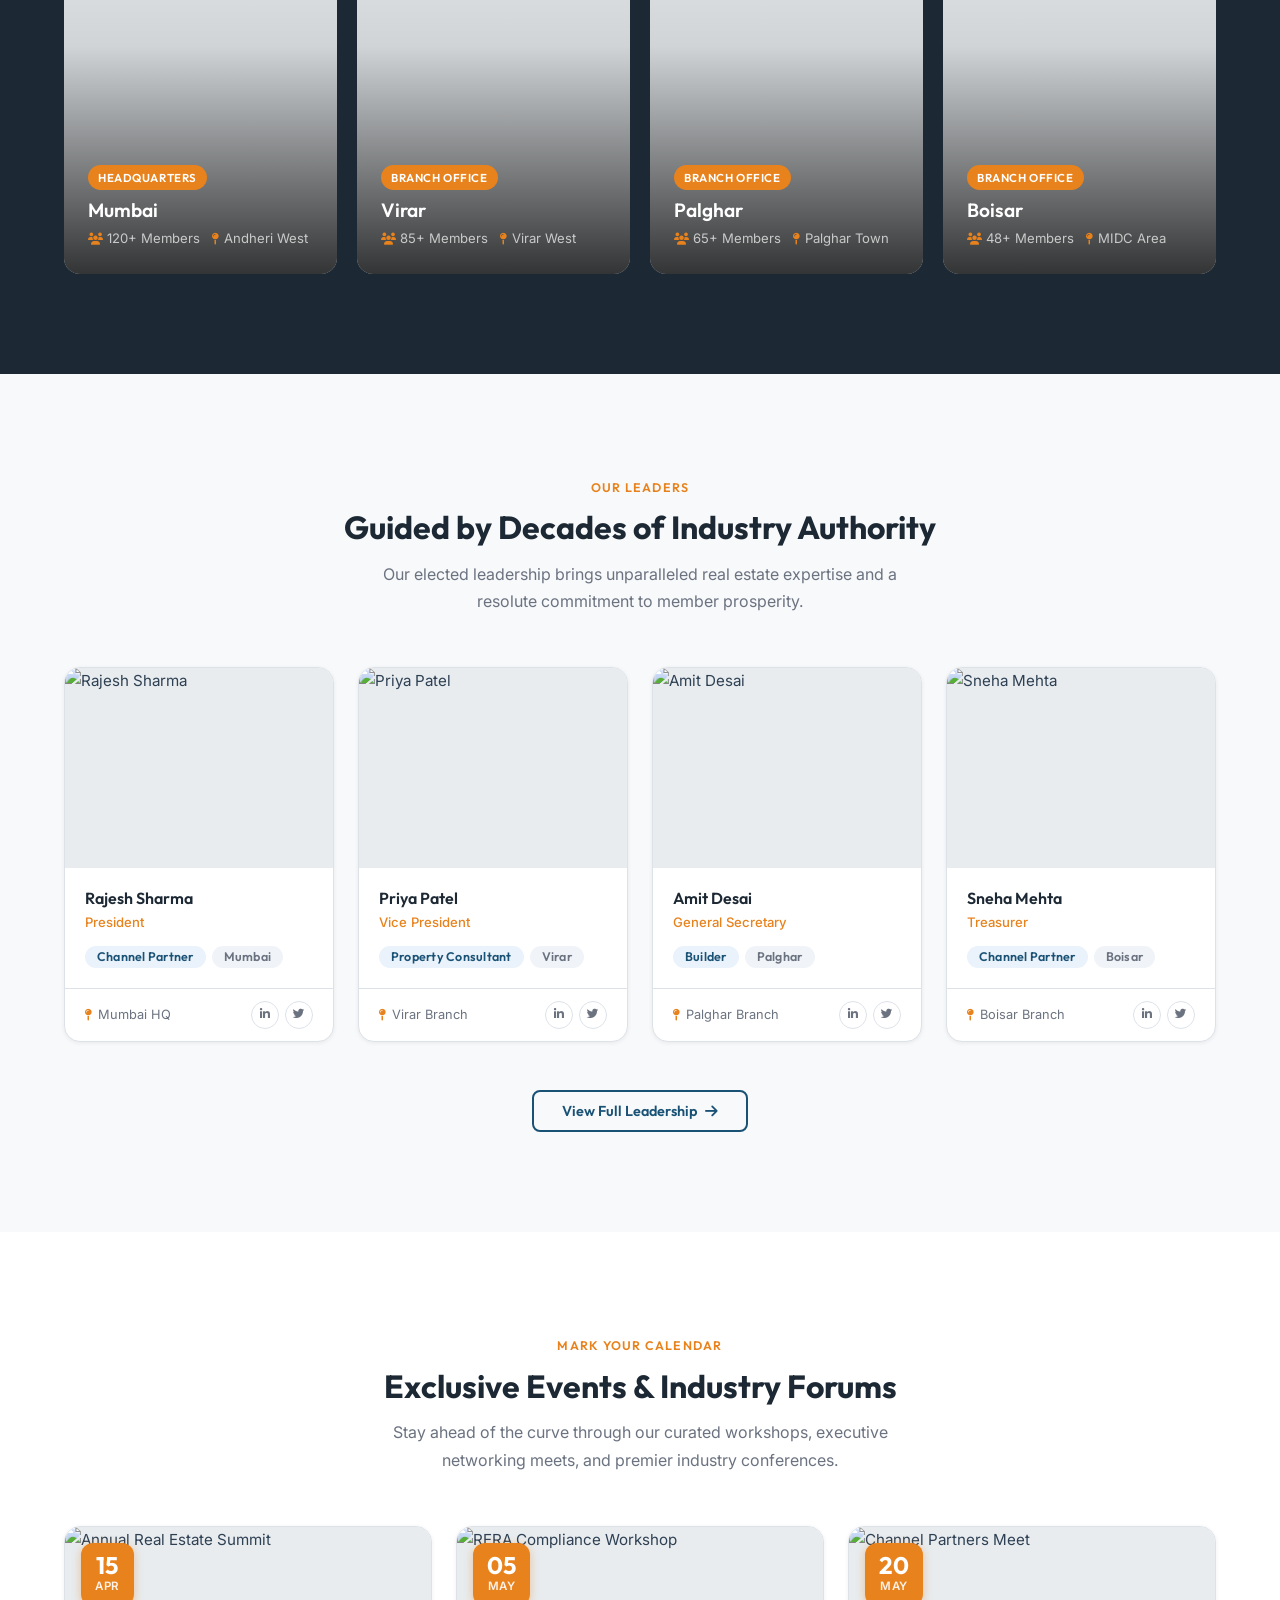
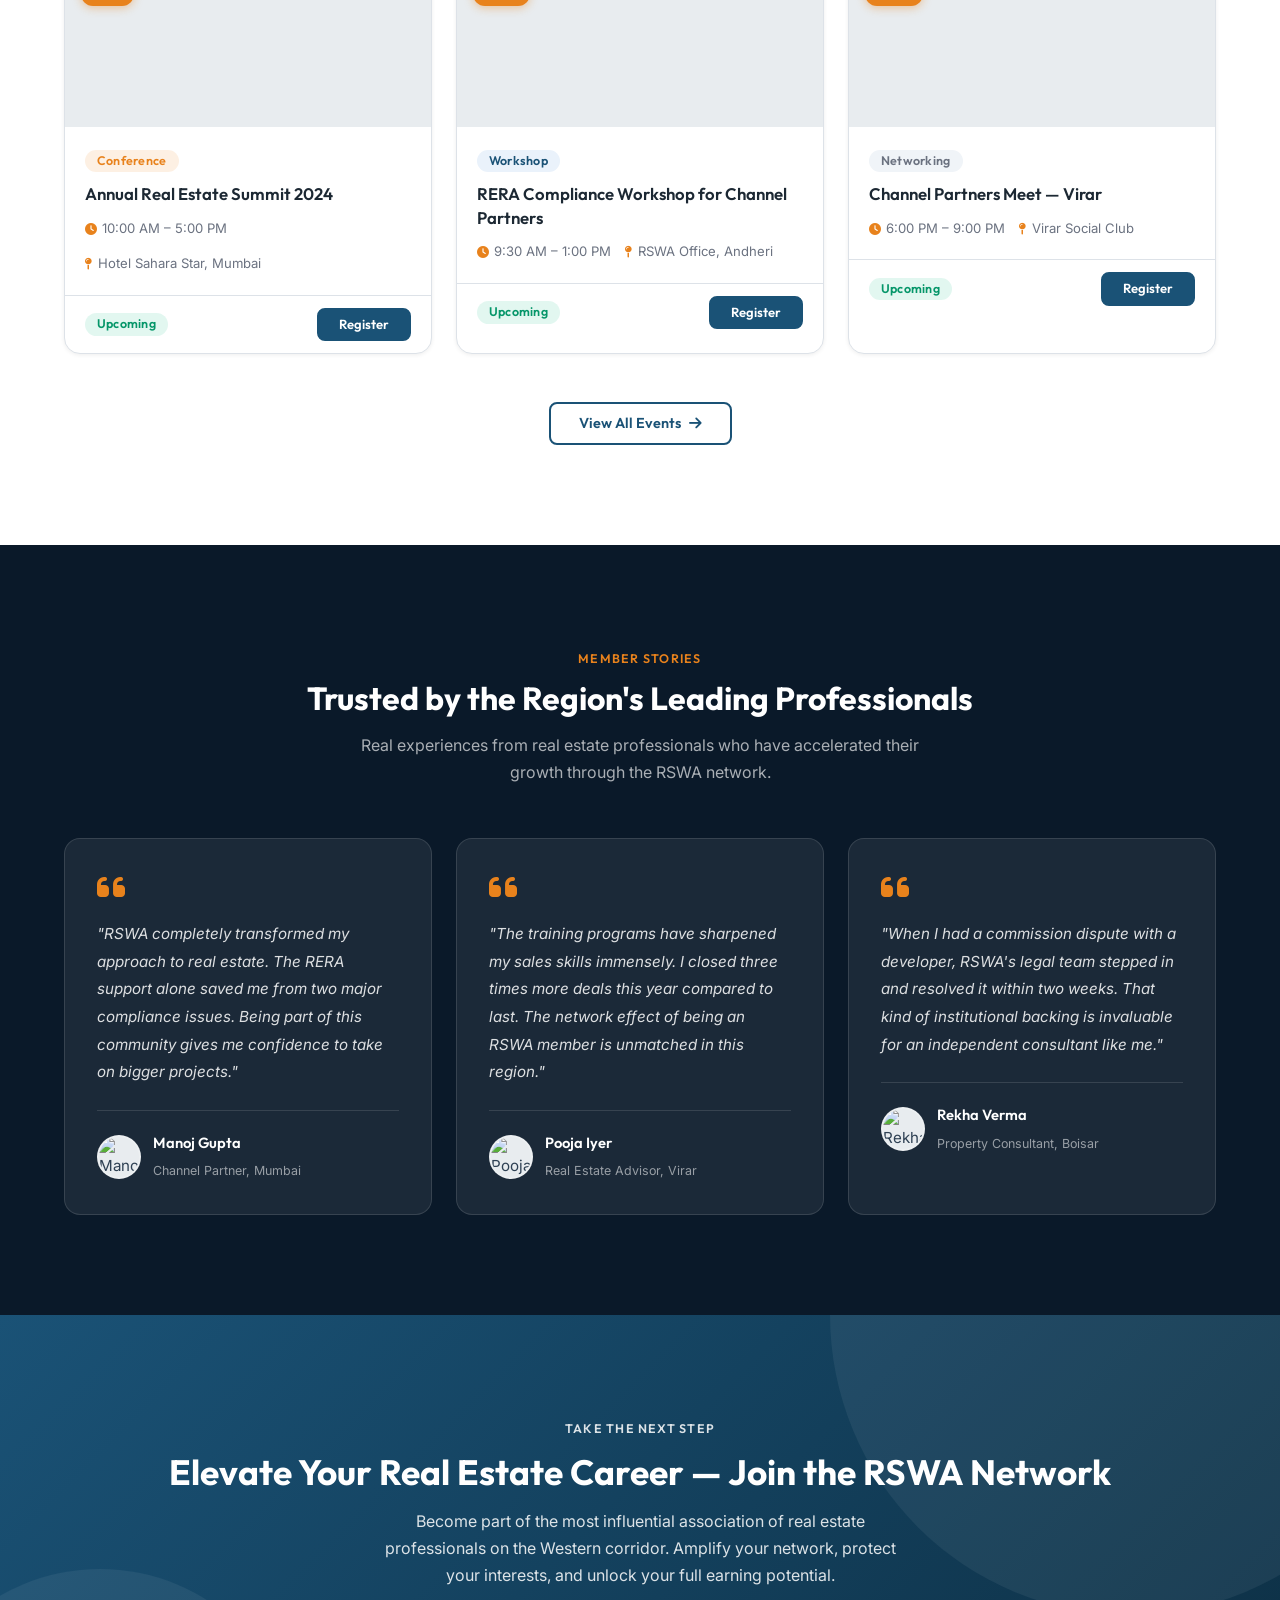
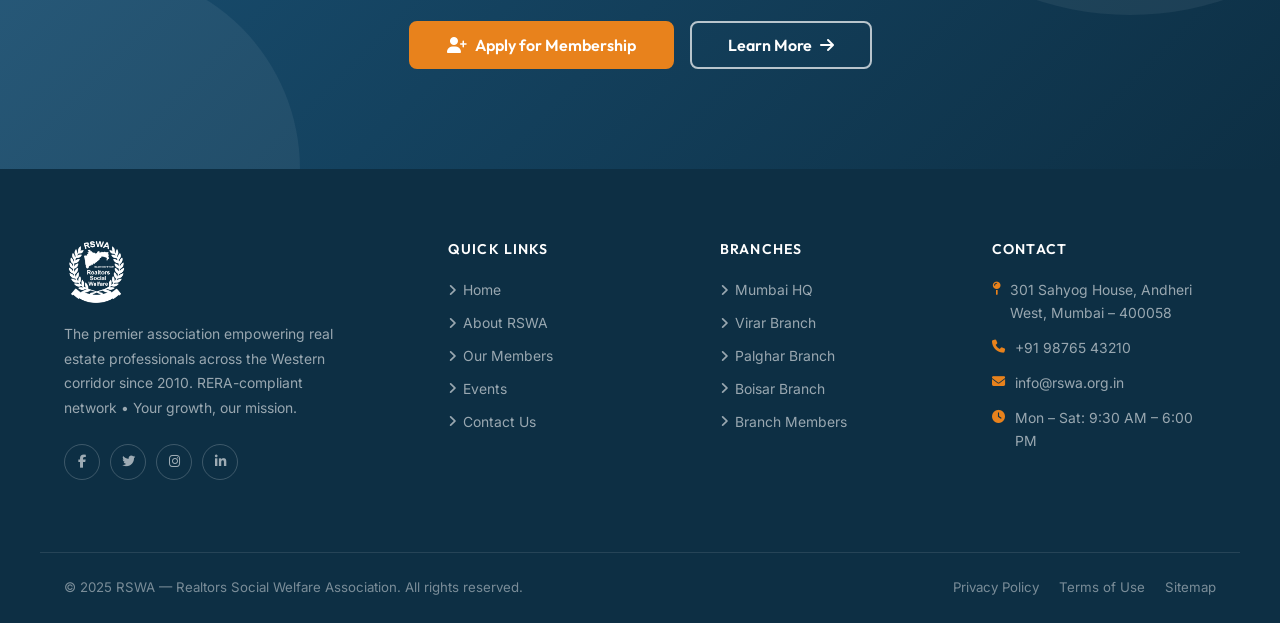
==== commit fff3a944: "Final push: all RSWA website code and updates" ====
--- a/index.html
+++ b/index.html
@@ -17,70 +17,102 @@
 </head>
 <body>
 
-  <!-- ===================== HEADER ===================== -->
-  <header id="header">
-    <div class="container header-inner">
-      <a href="index.html" class="logo">
-        <img src="logo.png" alt="RSWA Logo" class="nav-logo-img" />
+  <!-- ===================== HEADER / NAVBAR ===================== -->
+  <header id="header" class="navbar" role="banner">
+    <div class="container navbar-container">
+      <!-- Logo -->
+      <a href="index.html" class="navbar-logo" aria-label="RSWA Home">
+        <img src="logo.png" alt="RSWA Logo" class="navbar-logo-img" />
       </a>
 
-      <nav class="main-nav" role="navigation" aria-label="Main navigation">
-        <a href="index.html" class="nav-link">Home</a>
-        <a href="about.html" class="nav-link">About</a>
-        <div class="nav-dropdown">
-          <a href="members.html" class="nav-link">Members <i class="fa fa-chevron-down fa-xs"></i></a>
-          <ul class="dropdown-menu">
-            <li><a class="dropdown-item" href="members.html">All Members</a></li>
-            <li><a class="dropdown-item" href="branch-members.html">Branch Members</a></li>
-            <li><a class="dropdown-item" href="member-profile.html">Member Profile</a></li>
+      <!-- Desktop Navigation -->
+      <nav class="navbar-menu" role="navigation" aria-label="Main navigation">
+        <a href="index.html" class="navbar-link">Home</a>
+        <a href="about.html" class="navbar-link">About</a>
+        
+        <!-- Members Dropdown -->
+        <div class="navbar-dropdown">
+          <a href="members.html" class="navbar-link navbar-dropdown-toggle">
+            Members 
+            <span class="dropdown-icon"><i class="fa fa-chevron-down"></i></span>
+          </a>
+          <ul class="navbar-dropdown-menu">
+            <li><a class="navbar-dropdown-item" href="members.html">All Members</a></li>
+            <li><a class="navbar-dropdown-item" href="branch-members.html">Branch Members</a></li>
+            <li><a class="navbar-dropdown-item" href="member-profile.html">Member Profile</a></li>
           </ul>
         </div>
-        <div class="nav-dropdown">
-          <a href="location.html" class="nav-link">Branches <i class="fa fa-chevron-down fa-xs"></i></a>
-          <ul class="dropdown-menu">
-            <li><a class="dropdown-item" href="location.html">Mumbai HQ</a></li>
-            <li><a class="dropdown-item" href="location.html">Virar Branch</a></li>
-            <li><a class="dropdown-item" href="location.html">Palghar Branch</a></li>
-            <li><a class="dropdown-item" href="location.html">Boisar Branch</a></li>
+
+        <!-- Branches Dropdown -->
+        <div class="navbar-dropdown">
+          <a href="location.html" class="navbar-link navbar-dropdown-toggle">
+            Branches 
+            <span class="dropdown-icon"><i class="fa fa-chevron-down"></i></span>
+          </a>
+          <ul class="navbar-dropdown-menu">
+            <li><a class="navbar-dropdown-item" href="location.html">Mumbai HQ</a></li>
+            <li><a class="navbar-dropdown-item" href="location.html">Virar Branch</a></li>
+            <li><a class="navbar-dropdown-item" href="location.html">Palghar Branch</a></li>
+            <li><a class="navbar-dropdown-item" href="location.html">Boisar Branch</a></li>
           </ul>
         </div>
-        <a href="events.html" class="nav-link">Events</a>
-        <a href="contact.html" class="nav-link">Contact</a>
+
+        <a href="events.html" class="navbar-link">Events</a>
+        <a href="contact.html" class="navbar-link">Contact</a>
       </nav>
 
-      <a href="contact.html" class="btn btn-accent btn-sm header-cta">Join RSWA</a>
-
-      <button class="mobile-toggle" id="mobileToggle" aria-label="Toggle menu" aria-expanded="false">
-        <span></span><span></span><span></span>
+      <!-- CTA Button -->
+      <a href="contact.html" class="btn btn-accent btn-sm navbar-cta" aria-label="Join RSWA">Join RSWA</a>
+
+      <!-- Mobile Menu Toggle -->
+      <button class="navbar-mobile-toggle" id="mobileToggle" aria-label="Toggle mobile menu" aria-expanded="false" aria-controls="mobile-menu">
+        <span class="hamburger-line"></span>
+        <span class="hamburger-line"></span>
+        <span class="hamburger-line"></span>
       </button>
     </div>
   </header>
 
-  <!-- Mobile Nav -->
-  <nav class="mobile-nav" role="navigation" aria-label="Mobile navigation">
-    <a href="index.html" class="mobile-nav-link">Home</a>
-    <a href="about.html" class="mobile-nav-link">About</a>
-    <a href="members.html" class="mobile-nav-link" data-dropdown="mob-members">
-      Members <i class="fa fa-chevron-down fa-xs"></i>
-    </a>
-    <div class="mobile-dropdown-menu" id="mob-members">
-      <a href="members.html" class="mobile-dropdown-item">All Members</a>
-      <a href="branch-members.html" class="mobile-dropdown-item">Branch Members</a>
-      <a href="member-profile.html" class="mobile-dropdown-item">Member Profile</a>
-    </div>
-    <a href="location.html" class="mobile-nav-link" data-dropdown="mob-branches">
-      Branches <i class="fa fa-chevron-down fa-xs"></i>
-    </a>
-    <div class="mobile-dropdown-menu" id="mob-branches">
-      <a href="location.html" class="mobile-dropdown-item">Mumbai HQ</a>
-      <a href="location.html" class="mobile-dropdown-item">Virar Branch</a>
-      <a href="location.html" class="mobile-dropdown-item">Palghar Branch</a>
-      <a href="location.html" class="mobile-dropdown-item">Boisar Branch</a>
-    </div>
-    <a href="events.html" class="mobile-nav-link">Events</a>
-    <a href="contact.html" class="mobile-nav-link">Contact</a>
-    <div style="padding: 20px 0;">
-      <a href="contact.html" class="btn btn-accent" style="width:100%;justify-content:center;display:flex;">Join RSWA</a>
+  <!-- Mobile Navigation Menu -->
+  <nav id="mobile-menu" class="navbar-mobile-menu" role="navigation" aria-label="Mobile navigation">
+    <div class="mobile-menu-inner">
+      <a href="index.html" class="mobile-menu-link">Home</a>
+      <a href="about.html" class="mobile-menu-link">About</a>
+      
+      <!-- Mobile Members Dropdown -->
+      <div class="mobile-menu-item">
+        <button class="mobile-menu-link mobile-menu-dropdown-toggle" data-target="mobile-members">
+          Members 
+          <span class="dropdown-icon"><i class="fa fa-chevron-down"></i></span>
+        </button>
+        <div id="mobile-members" class="mobile-menu-submenu">
+          <a href="members.html" class="mobile-menu-sublink">All Members</a>
+          <a href="branch-members.html" class="mobile-menu-sublink">Branch Members</a>
+          <a href="member-profile.html" class="mobile-menu-sublink">Member Profile</a>
+        </div>
+      </div>
+
+      <!-- Mobile Branches Dropdown -->
+      <div class="mobile-menu-item">
+        <button class="mobile-menu-link mobile-menu-dropdown-toggle" data-target="mobile-branches">
+          Branches 
+          <span class="dropdown-icon"><i class="fa fa-chevron-down"></i></span>
+        </button>
+        <div id="mobile-branches" class="mobile-menu-submenu">
+          <a href="location.html" class="mobile-menu-sublink">Mumbai HQ</a>
+          <a href="location.html" class="mobile-menu-sublink">Virar Branch</a>
+          <a href="location.html" class="mobile-menu-sublink">Palghar Branch</a>
+          <a href="location.html" class="mobile-menu-sublink">Boisar Branch</a>
+        </div>
+      </div>
+
+      <a href="events.html" class="mobile-menu-link">Events</a>
+      <a href="contact.html" class="mobile-menu-link">Contact</a>
+
+      <!-- Mobile CTA -->
+      <div class="mobile-menu-cta">
+        <a href="contact.html" class="btn btn-accent btn-block">Join RSWA</a>
+      </div>
     </div>
   </nav>
 
--- a/css/style.css
+++ b/css/style.css
@@ -319,318 +319,501 @@
 }
 
 /* ============================================================
-   7. HEADER & NAVIGATION
-   ============================================================ */
-#header {
-  position: fixed;
+   7. NAVBAR (PREMIUM DESIGN)
+   ============================================================ */
+
+/* Main Navbar Container */
+.navbar {
+  position: sticky;
   top: 0;
   left: 0;
   right: 0;
   z-index: 1000;
-  background-color: var(--white);
-  box-shadow: none;
-  transition: box-shadow var(--transition), background-color var(--transition), backdrop-filter var(--transition);
-}
-
-#header.scrolled {
-  background-color: rgba(255,255,255,0.78);
-  backdrop-filter: blur(20px);
-  -webkit-backdrop-filter: blur(20px);
-  box-shadow: 0 1px 24px rgba(0,0,0,0.08);
-  border-bottom: 1px solid rgba(221,226,232,0.5);
-}
-
-#header.header-transparent {
-  background-color: transparent;
-}
-
-#header.header-transparent:not(.scrolled) .nav-link {
-  color: rgba(255,255,255,0.88);
-}
-
-#header.header-transparent:not(.scrolled) .logo-name {
-  color: var(--white);
-}
-
-#header.header-transparent:not(.scrolled) .logo-tagline {
-  color: rgba(255,255,255,0.65);
-}
-
-#header.header-transparent.scrolled {
-  background-color: rgba(255,255,255,0.78);
-  backdrop-filter: blur(20px);
-  -webkit-backdrop-filter: blur(20px);
-}
-
-.header-inner {
+  background-color: rgba(255, 255, 255, 0.88);
+  backdrop-filter: blur(12px);
+  -webkit-backdrop-filter: blur(12px);
+  box-shadow: 0 2px 8px rgba(0, 0, 0, 0.04);
+  border-bottom: 1px solid rgba(221, 226, 232, 0.4);
+  transition: all var(--transition);
+}
+
+.navbar:has(#mobileToggle:checked),
+.navbar.scrolled {
+  background-color: rgba(255, 255, 255, 0.96);
+  box-shadow: 0 4px 16px rgba(0, 0, 0, 0.08);
+  border-bottom: 1px solid rgba(221, 226, 232, 0.5);
+}
+
+.navbar-container {
   display: flex;
   align-items: center;
   justify-content: space-between;
   height: 72px;
-  gap: 24px;
-}
-
-.nav-logo-img {
-  max-height: 50px;
+  gap: 28px;
+}
+
+/* ---- Logo ---- */
+.navbar-logo {
+  display: flex;
+  align-items: center;
+  text-decoration: none;
+  flex-shrink: 0;
+  transition: all var(--transition);
+}
+
+.navbar-logo:hover .navbar-logo-img {
+  transform: scale(1.04);
+  filter: drop-shadow(0 2px 8px rgba(26, 82, 118, 0.15));
+}
+
+.navbar-logo-img {
+  max-height: 48px;
   width: auto;
   display: block;
-}
-
-/* Logo */
-.logo {
-  display: flex;
-  align-items: center;
-  gap: 12px;
-  text-decoration: none;
-  flex-shrink: 0;
-}
-
-.logo-icon {
-  width: 44px;
-  height: 44px;
-  border-radius: 50%;
-  background-color: var(--primary);
-  color: var(--white);
-  font-family: var(--font-heading);
-  font-size: 1.1rem;
-  font-weight: 700;
-  display: flex;
-  align-items: center;
-  justify-content: center;
-  flex-shrink: 0;
-}
-
-.logo-text {
-  display: flex;
-  flex-direction: column;
-  gap: 1px;
-}
-
-.logo-name {
-  font-family: var(--font-heading);
-  font-size: 1.2rem;
-  font-weight: 700;
+  transition: all 0.4s cubic-bezier(0.34, 1.56, 0.64, 1);
+}
+
+/* ---- Desktop Navigation Menu ---- */
+.navbar-menu {
+  display: flex;
+  align-items: center;
+  gap: 6px;
+  flex: 1;
+  max-width: 600px;
+}
+
+.navbar-link {
+  display: inline-flex;
+  align-items: center;
+  gap: 6px;
+  font-family: var(--font-body);
+  font-size: 0.92rem;
+  font-weight: 500;
+  letter-spacing: 0.3px;
   color: var(--primary);
-  line-height: 1;
-}
-
-.logo-tagline {
-  font-family: var(--font-body);
-  font-size: 0.7rem;
-  color: var(--text-muted);
-  line-height: 1;
-  white-space: nowrap;
-}
-
-/* Main Nav */
-.main-nav {
-  display: flex;
-  align-items: center;
-  gap: 2px;
-}
-
-.nav-link {
-  display: flex;
-  align-items: center;
-  gap: 5px;
-  font-family: var(--font-body);
-  font-size: 0.88rem;
-  font-weight: 500;
-  color: var(--text);
-  padding: 8px 14px;
+  padding: 8px 16px;
   border-radius: var(--radius-sm);
   transition: all var(--transition);
   white-space: nowrap;
-}
-
-.nav-link:hover {
-  background-color: var(--light-bg);
-  color: var(--primary);
-}
-
-.nav-link.active {
+  position: relative;
+  text-decoration: none;
+}
+
+.navbar-link::before {
+  content: '';
+  position: absolute;
+  bottom: 6px;
+  left: 16px;
+  right: 16px;
+  height: 2px;
+  background: linear-gradient(90deg, var(--accent), var(--accent-dark));
+  border-radius: 2px;
+  opacity: 0;
+  transform: scaleX(0);
+  transform-origin: left;
+  transition: all var(--transition);
+}
+
+.navbar-link:hover {
   color: var(--accent);
-  background-color: transparent;
+  background-color: rgba(232, 130, 28, 0.06);
+}
+
+.navbar-link:hover::before {
+  opacity: 1;
+  transform: scaleX(1);
+}
+
+.dropdown-icon {
+  display: inline-flex;
+  align-items: center;
+  justify-content: center;
+  font-size: 0.7rem;
+  transition: transform 0.4s cubic-bezier(0.34, 1.56, 0.64, 1);
+}
+
+/* ---- Dropdown Menus ---- */
+.navbar-dropdown {
   position: relative;
 }
 
-.nav-link.active::after {
+.navbar-dropdown-toggle::after {
   content: '';
   position: absolute;
   bottom: 0;
-  left: 14px;
-  right: 14px;
-  height: 2px;
-  background-color: var(--accent);
-  border-radius: 2px;
-}
-
-.nav-link i {
-  font-size: 0.65rem;
-  transition: transform var(--transition);
-}
-
-/* Dropdown */
-.nav-dropdown {
-  position: relative;
-}
-
-.nav-dropdown:hover > .nav-link i {
-  transform: rotate(180deg);
-}
-
-.dropdown-menu {
+  left: 0;
+  right: 0;
+  height: 0;
+  background-color: transparent;
+}
+
+.navbar-dropdown:hover .dropdown-icon {
+  transform: rotate(180deg) scale(1.1);
+  color: var(--accent);
+}
+
+.navbar-dropdown-menu {
   position: absolute;
-  top: calc(100% + 8px);
+  top: calc(100% + 12px);
   left: 0;
-  background-color: var(--white);
-  box-shadow: var(--shadow-lg);
-  min-width: 210px;
-  border-radius: var(--radius-md);
-  padding: 8px;
+  background: rgba(255, 255, 255, 0.98);
+  backdrop-filter: blur(16px);
+  -webkit-backdrop-filter: blur(16px);
+  box-shadow: 0 12px 40px rgba(0, 0, 0, 0.12);
+  border-radius: var(--radius-lg);
+  padding: 10px;
+  min-width: 220px;
   opacity: 0;
   visibility: hidden;
-  transform: translateY(-8px);
-  transition: opacity var(--transition), visibility var(--transition), transform var(--transition);
+  transform: translateY(-12px);
+  transition: all var(--transition);
   pointer-events: none;
-  z-index: 100;
-  border: 1px solid var(--border);
-}
-
-.nav-dropdown:hover .dropdown-menu {
+  z-index: 1001;
+  border: 1px solid rgba(221, 226, 232, 0.5);
+}
+
+.navbar-dropdown:hover .navbar-dropdown-menu {
   opacity: 1;
   visibility: visible;
   transform: translateY(0);
   pointer-events: all;
 }
 
-.dropdown-item {
+.navbar-dropdown-item {
   display: block;
-  padding: 9px 14px;
+  padding: 10px 14px;
   font-family: var(--font-body);
-  font-size: 0.87rem;
+  font-size: 0.9rem;
+  font-weight: 500;
   color: var(--text);
   border-radius: var(--radius-sm);
   transition: all var(--transition);
-}
-
-.dropdown-item:hover {
-  background-color: var(--light-bg);
+  text-decoration: none;
+  position: relative;
+}
+
+.navbar-dropdown-item::before {
+  content: '';
+  position: absolute;
+  left: 0;
+  top: 50%;
+  transform: translateY(-50%);
+  width: 3px;
+  height: 0;
+  background: var(--accent);
+  border-radius: 3px;
+  transition: height var(--transition);
+}
+
+.navbar-dropdown-item:hover {
+  background-color: var(--primary-pale);
   color: var(--primary);
-}
-
-.dropdown-item.active {
-  color: var(--accent);
-  background-color: var(--accent-glow);
-}
-
-/* Header CTA */
-.header-cta {
+  padding-left: 18px;
+}
+
+.navbar-dropdown-item:hover::before {
+  height: 20px;
+}
+
+/* ---- CTA Button ---- */
+.navbar-cta {
   flex-shrink: 0;
-}
-
-/* Mobile Toggle */
-.mobile-toggle {
+  background: linear-gradient(135deg, var(--accent), var(--accent-dark));
+  box-shadow: 0 4px 16px rgba(232, 130, 28, 0.25);
+  position: relative;
+  overflow: hidden;
+  transition: all var(--transition);
+  font-weight: 600;
+  letter-spacing: 0.4px;
+}
+
+.navbar-cta::before {
+  content: '';
+  position: absolute;
+  top: 0;
+  left: -100%;
+  width: 100%;
+  height: 100%;
+  background: linear-gradient(90deg, transparent, rgba(255, 255, 255, 0.2), transparent);
+  transition: left 0.6s ease;
+}
+
+.navbar-cta:hover {
+  box-shadow: 0 6px 24px rgba(232, 130, 28, 0.35);
+  transform: translateY(-2px);
+  background: linear-gradient(135deg, var(--accent-dark), var(--accent));
+}
+
+.navbar-cta:hover::before {
+  left: 100%;
+}
+
+.navbar-cta:active {
+  transform: translateY(0);
+}
+
+/* ---- Mobile Hamburger Toggle ---- */
+.navbar-mobile-toggle {
   display: none;
   flex-direction: column;
   gap: 5px;
-  width: 36px;
-  height: 36px;
+  width: 40px;
+  height: 40px;
   align-items: center;
   justify-content: center;
-  background: none;
+  background-color: transparent;
   border: none;
   cursor: pointer;
-  padding: 4px;
+  padding: 6px;
   border-radius: var(--radius-sm);
-  transition: background var(--transition);
+  transition: all var(--transition);
   flex-shrink: 0;
 }
 
-.mobile-toggle:hover {
-  background-color: var(--light-bg);
-}
-
-.mobile-toggle span {
+.navbar-mobile-toggle:hover {
+  background-color: rgba(26, 82, 118, 0.08);
+}
+
+.hamburger-line {
   display: block;
-  width: 22px;
-  height: 2px;
-  background-color: var(--text);
+  width: 24px;
+  height: 2.5px;
+  background-color: var(--primary);
   border-radius: 2px;
-  transition: all var(--transition);
+  transition: all 0.4s cubic-bezier(0.34, 1.56, 0.64, 1);
   transform-origin: center;
 }
 
-/* Mobile menu open state */
-#header.mobile-open .mobile-toggle span:nth-child(1) {
+#mobileToggle:checked ~ .navbar-mobile-menu {
+  transform: translateX(0);
+  box-shadow: -4px 0 16px rgba(0, 0, 0, 0.1);
+}
+
+#mobileToggle:checked + .navbar-mobile-toggle .hamburger-line:nth-child(1) {
   transform: translateY(7px) rotate(45deg);
 }
 
-#header.mobile-open .mobile-toggle span:nth-child(2) {
+#mobileToggle:checked + .navbar-mobile-toggle .hamburger-line:nth-child(2) {
   opacity: 0;
   transform: scaleX(0);
 }
 
-#header.mobile-open .mobile-toggle span:nth-child(3) {
+#mobileToggle:checked + .navbar-mobile-toggle .hamburger-line:nth-child(3) {
   transform: translateY(-7px) rotate(-45deg);
 }
 
-/* Mobile Nav Overlay */
-.mobile-nav {
+/* ---- Mobile Navigation Menu ---- */
+.navbar-mobile-menu {
   display: none;
   position: fixed;
   top: 72px;
-  left: 0;
   right: 0;
   bottom: 0;
-  background-color: var(--white);
+  width: 85vw;
+  max-width: 360px;
+  background: linear-gradient(180deg, rgba(255, 255, 255, 0.99) 0%, rgba(255, 255, 255, 0.98) 100%);
+  backdrop-filter: blur(12px);
+  -webkit-backdrop-filter: blur(12px);
   overflow-y: auto;
   z-index: 999;
-  padding: 16px 24px 40px;
-  transform: translateX(-100%);
+  transform: translateX(100%);
   transition: transform var(--transition);
-}
-
-#header.mobile-open + .mobile-nav {
-  transform: translateX(0);
-}
-
-.mobile-nav-link {
+  box-shadow: -4px 0 16px rgba(0, 0, 0, 0.08);
+  border-left: 1px solid rgba(221, 226, 232, 0.4);
+}
+
+.mobile-menu-inner {
+  display: flex;
+  flex-direction: column;
+  padding: 24px;
+  gap: 0;
+}
+
+.mobile-menu-link {
   display: flex;
   align-items: center;
   justify-content: space-between;
-  padding: 13px 0;
+  padding: 14px 12px;
   font-size: 1rem;
   font-weight: 500;
+  color: var(--primary);
+  border: none;
+  background: none;
+  cursor: pointer;
+  text-align: left;
+  text-decoration: none;
+  border-bottom: 1px solid rgba(221, 226, 232, 0.4);
+  transition: all var(--transition);
+  position: relative;
+}
+
+.mobile-menu-link::before {
+  content: '';
+  position: absolute;
+  left: 0;
+  top: 50%;
+  transform: translateY(-50%);
+  width: 3px;
+  height: 0;
+  background: var(--accent);
+  border-radius: 3px;
+  transition: height var(--transition);
+}
+
+.mobile-menu-link:hover {
+  background-color: rgba(232, 130, 28, 0.05);
+  color: var(--accent);
+  padding-left: 18px;
+}
+
+.mobile-menu-link:hover::before {
+  height: 24px;
+}
+
+.mobile-menu-item {
+  border-bottom: 1px solid rgba(221, 226, 232, 0.4);
+}
+
+.mobile-menu-item:last-of-type {
+  border-bottom: none;
+}
+
+.mobile-menu-dropdown-toggle {
+  width: 100%;
+  justify-content: space-between;
+}
+
+.mobile-menu-submenu {
+  display: none;
+  background-color: rgba(234, 242, 251, 0.6);
+  border-left: 3px solid var(--accent);
+  margin: 0;
+  padding: 0;
+}
+
+.mobile-menu-submenu.active {
+  display: flex;
+  flex-direction: column;
+}
+
+.mobile-menu-sublink {
+  display: block;
+  padding: 12px 16px;
+  margin-left: 12px;
+  font-size: 0.95rem;
+  font-weight: 400;
   color: var(--text);
-  border-bottom: 1px solid var(--border);
-}
-
-.mobile-nav-link:hover,
-.mobile-nav-link.active {
+  text-decoration: none;
+  border-bottom: 1px solid rgba(221, 226, 232, 0.3);
+  transition: all var(--transition);
+  position: relative;
+}
+
+.mobile-menu-sublink::before {
+  content: '';
+  position: absolute;
+  left: 0;
+  top: 50%;
+  transform: translateY(-50%);
+  width: 2px;
+  height: 0;
+  background: var(--primary);
+  border-radius: 2px;
+  transition: height var(--transition);
+}
+
+.mobile-menu-sublink:hover {
+  background-color: rgba(26, 82, 118, 0.08);
   color: var(--primary);
-}
-
-.mobile-dropdown-menu {
-  padding: 4px 0 4px 16px;
-  display: none;
-}
-
-.mobile-dropdown-menu.open {
-  display: block;
-}
-
-.mobile-dropdown-item {
-  display: block;
-  padding: 10px 0;
-  font-size: 0.9rem;
-  color: var(--text-muted);
-  border-bottom: 1px solid var(--border);
-}
-
-.mobile-dropdown-item:hover {
-  color: var(--primary);
-}
+  padding-left: 20px;
+}
+
+.mobile-menu-sublink:hover::before {
+  height: 16px;
+}
+
+.mobile-menu-cta {
+  padding: 24px 12px 16px;
+  border-top: 1px solid rgba(221, 226, 232, 0.4);
+  margin-top: auto;
+}
+
+.btn-block {
+  display: flex;
+  width: 100%;
+  justify-content: center;
+}
+
+/* ---- Responsive Design ---- */
+@media (max-width: 768px) {
+  .navbar-menu {
+    display: none;
+  }
+
+  .navbar-mobile-toggle {
+    display: flex;
+  }
+
+  .navbar-mobile-menu {
+    display: block;
+  }
+
+  .navbar-container {
+    height: 68px;
+    gap: 16px;
+  }
+
+  .navbar-logo-img {
+    max-height: 44px;
+  }
+
+  .navbar-cta {
+    display: none;
+  }
+
+  .navbar-mobile-menu {
+    width: 100vw;
+    max-width: none;
+    right: 0;
+  }
+}
+
+@media (max-width: 480px) {
+  .navbar-container {
+    height: 64px;
+    gap: 12px;
+  }
+
+  .navbar-logo-img {
+    max-height: 40px;
+  }
+
+  .navbar-mobile-toggle {
+    width: 36px;
+    height: 36px;
+  }
+
+  .hamburger-line {
+    width: 20px;
+  }
+
+  .mobile-menu-inner {
+    padding: 16px;
+  }
+
+  .mobile-menu-link {
+    padding: 12px 8px;
+    font-size: 0.95rem;
+  }
+
+  .mobile-menu-sublink {
+    padding: 10px 12px;
+    margin-left: 8px;
+    font-size: 0.9rem;
+  }
+}
+
+
 
 /* ============================================================
    8. HERO SECTION
@@ -677,7 +860,7 @@
   width: 100%;
   max-width: var(--container-max);
   margin: 0 auto;
-  padding: 120px var(--container-px) 100px;
+  padding: 80px var(--container-px) 100px;
   display: flex;
   align-items: center;
   min-height: 100vh;
@@ -887,7 +1070,7 @@
   background: linear-gradient(135deg, var(--primary-dark) 0%, var(--primary) 100%);
   display: flex;
   align-items: center;
-  padding-top: 72px;
+  padding-top: 76px;
   position: relative;
   overflow: hidden;
 }
@@ -3046,7 +3229,7 @@
   }
 
   .hero-content {
-    padding: 100px 20px 80px;
+    padding: 60px 20px 80px;
   }
 
   .hero-stats {
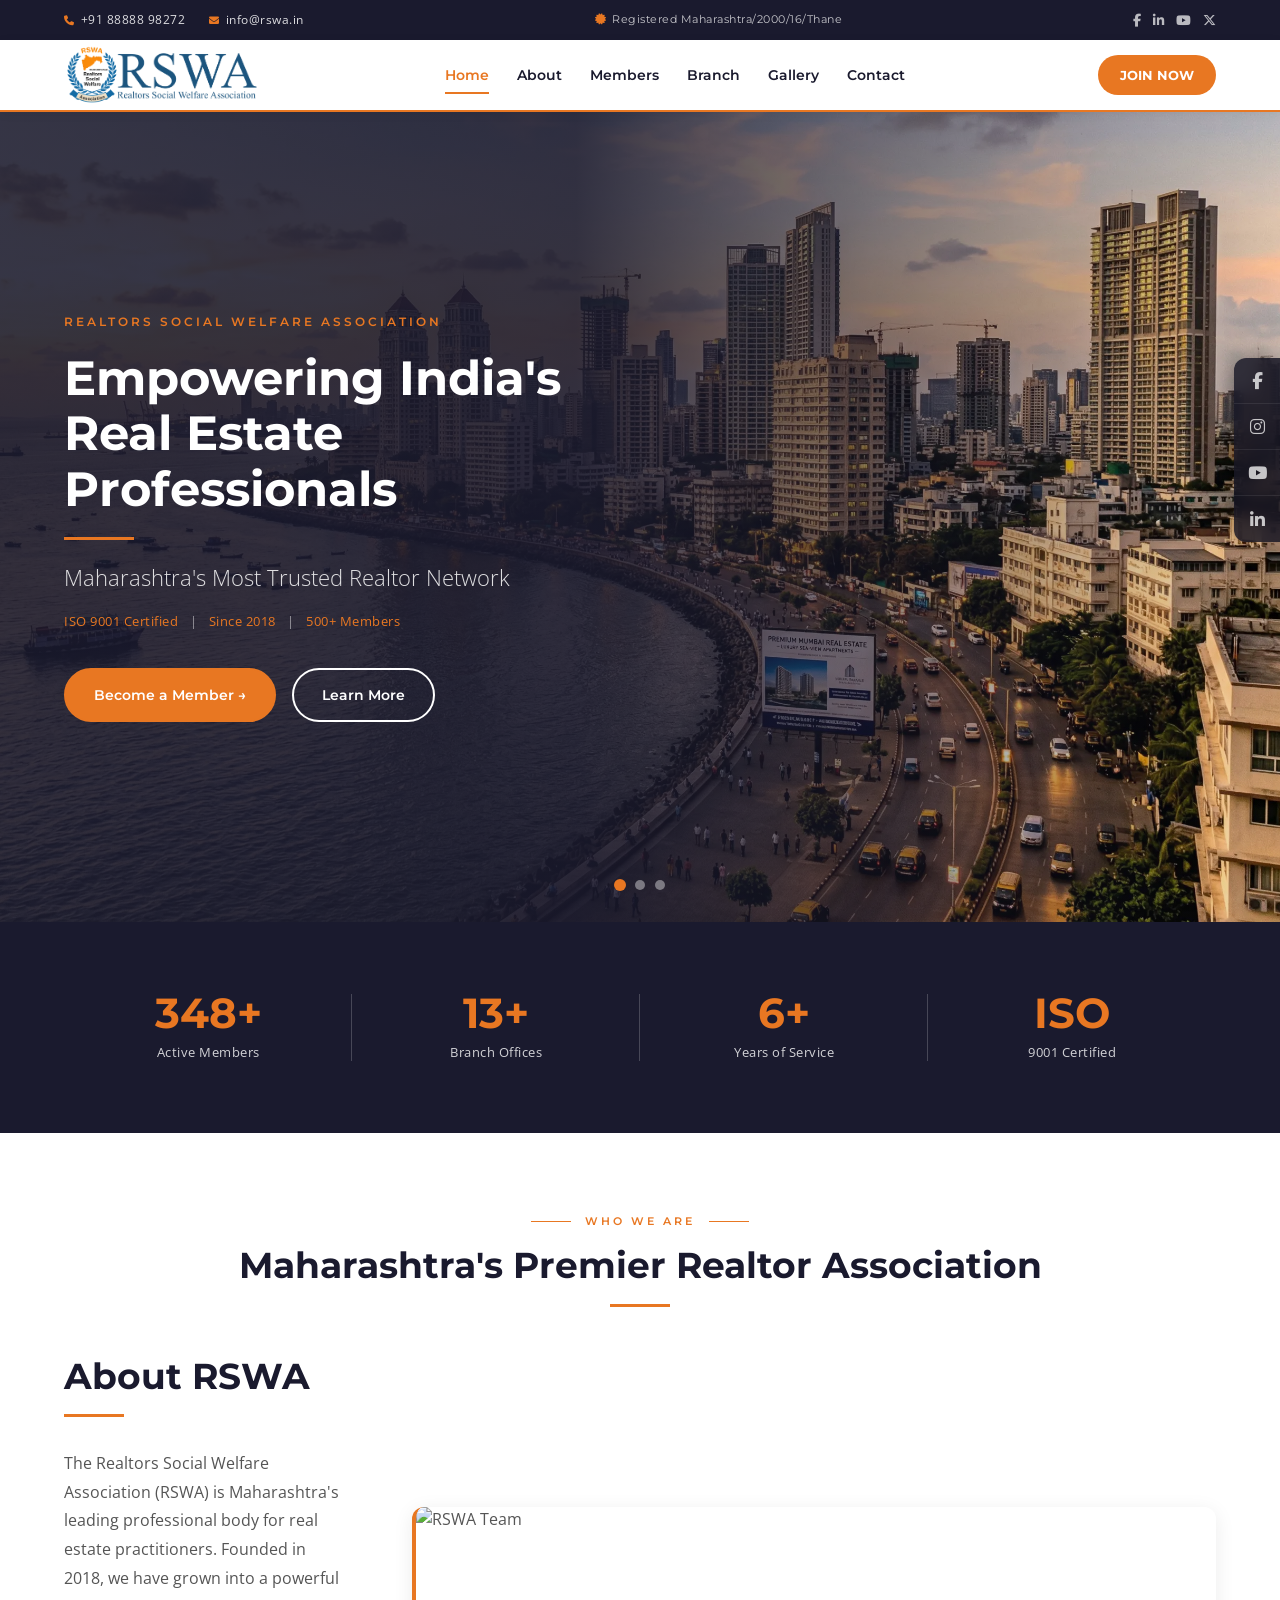
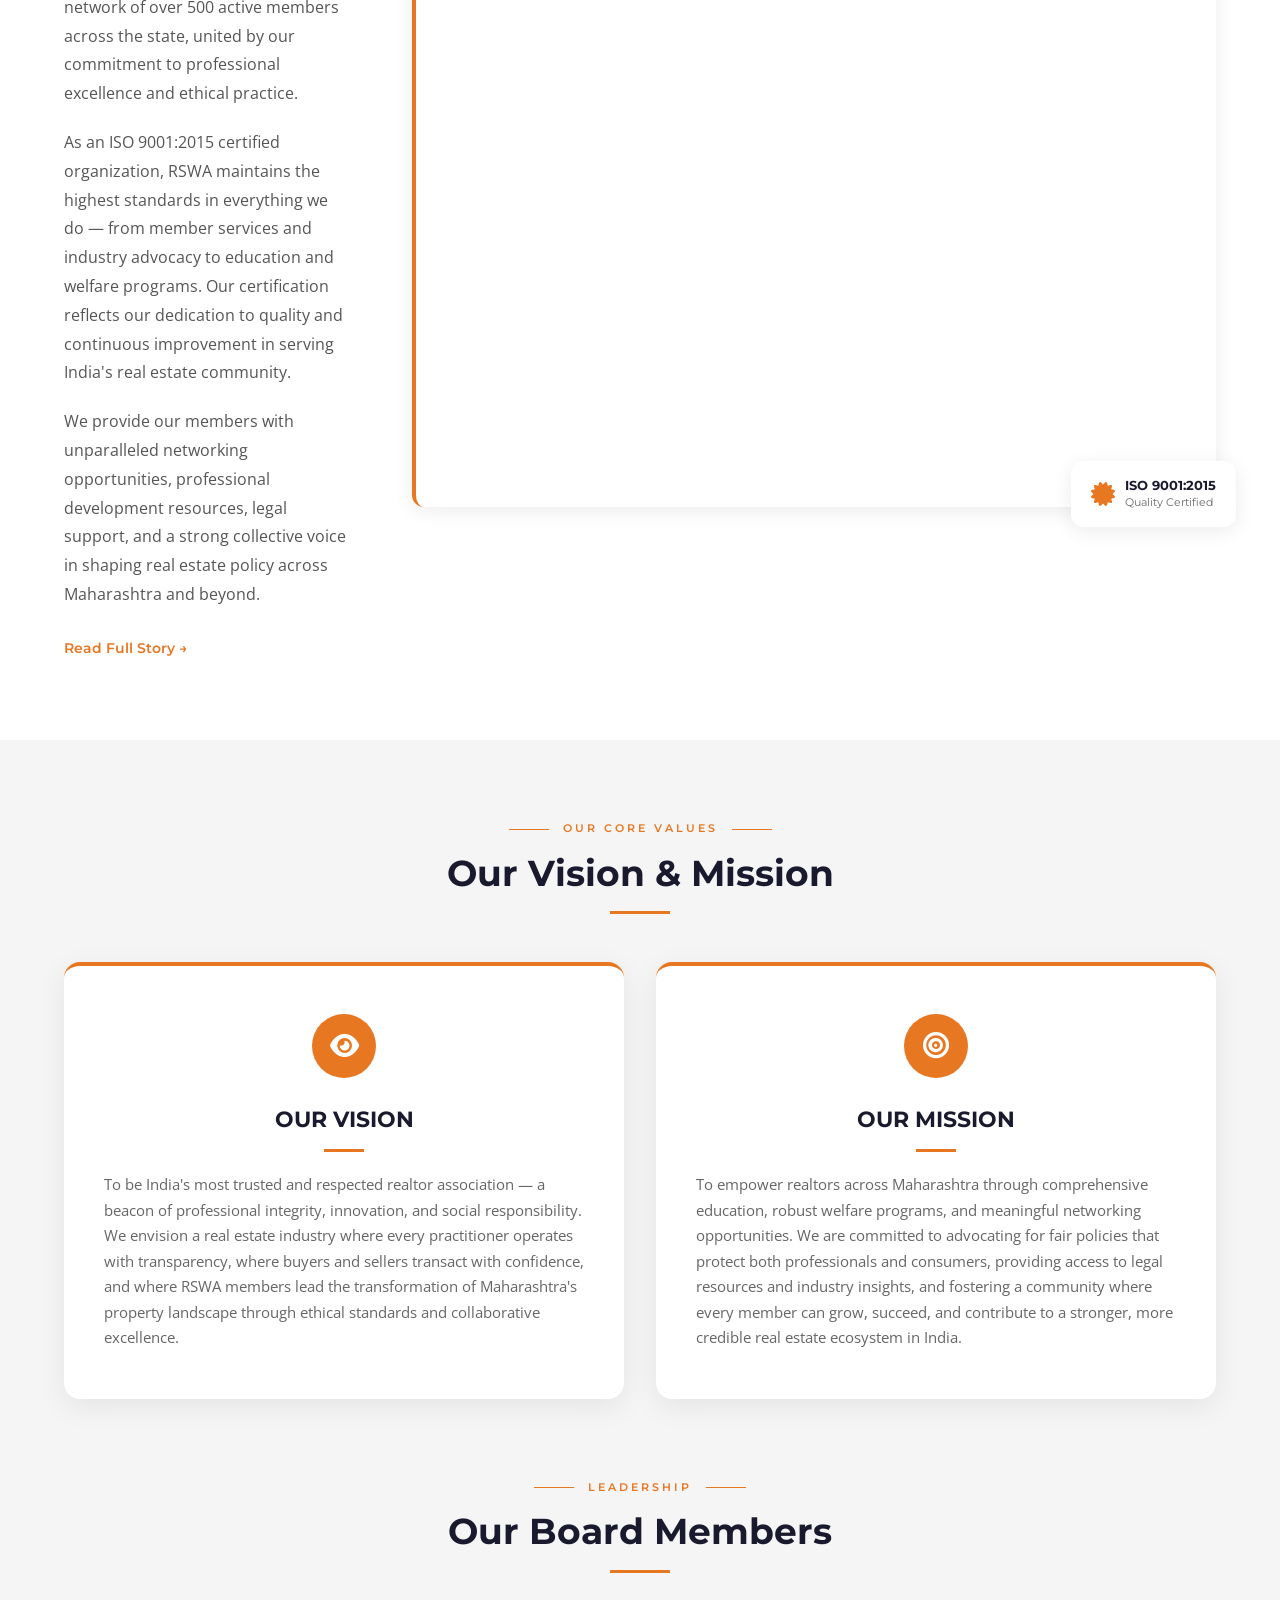
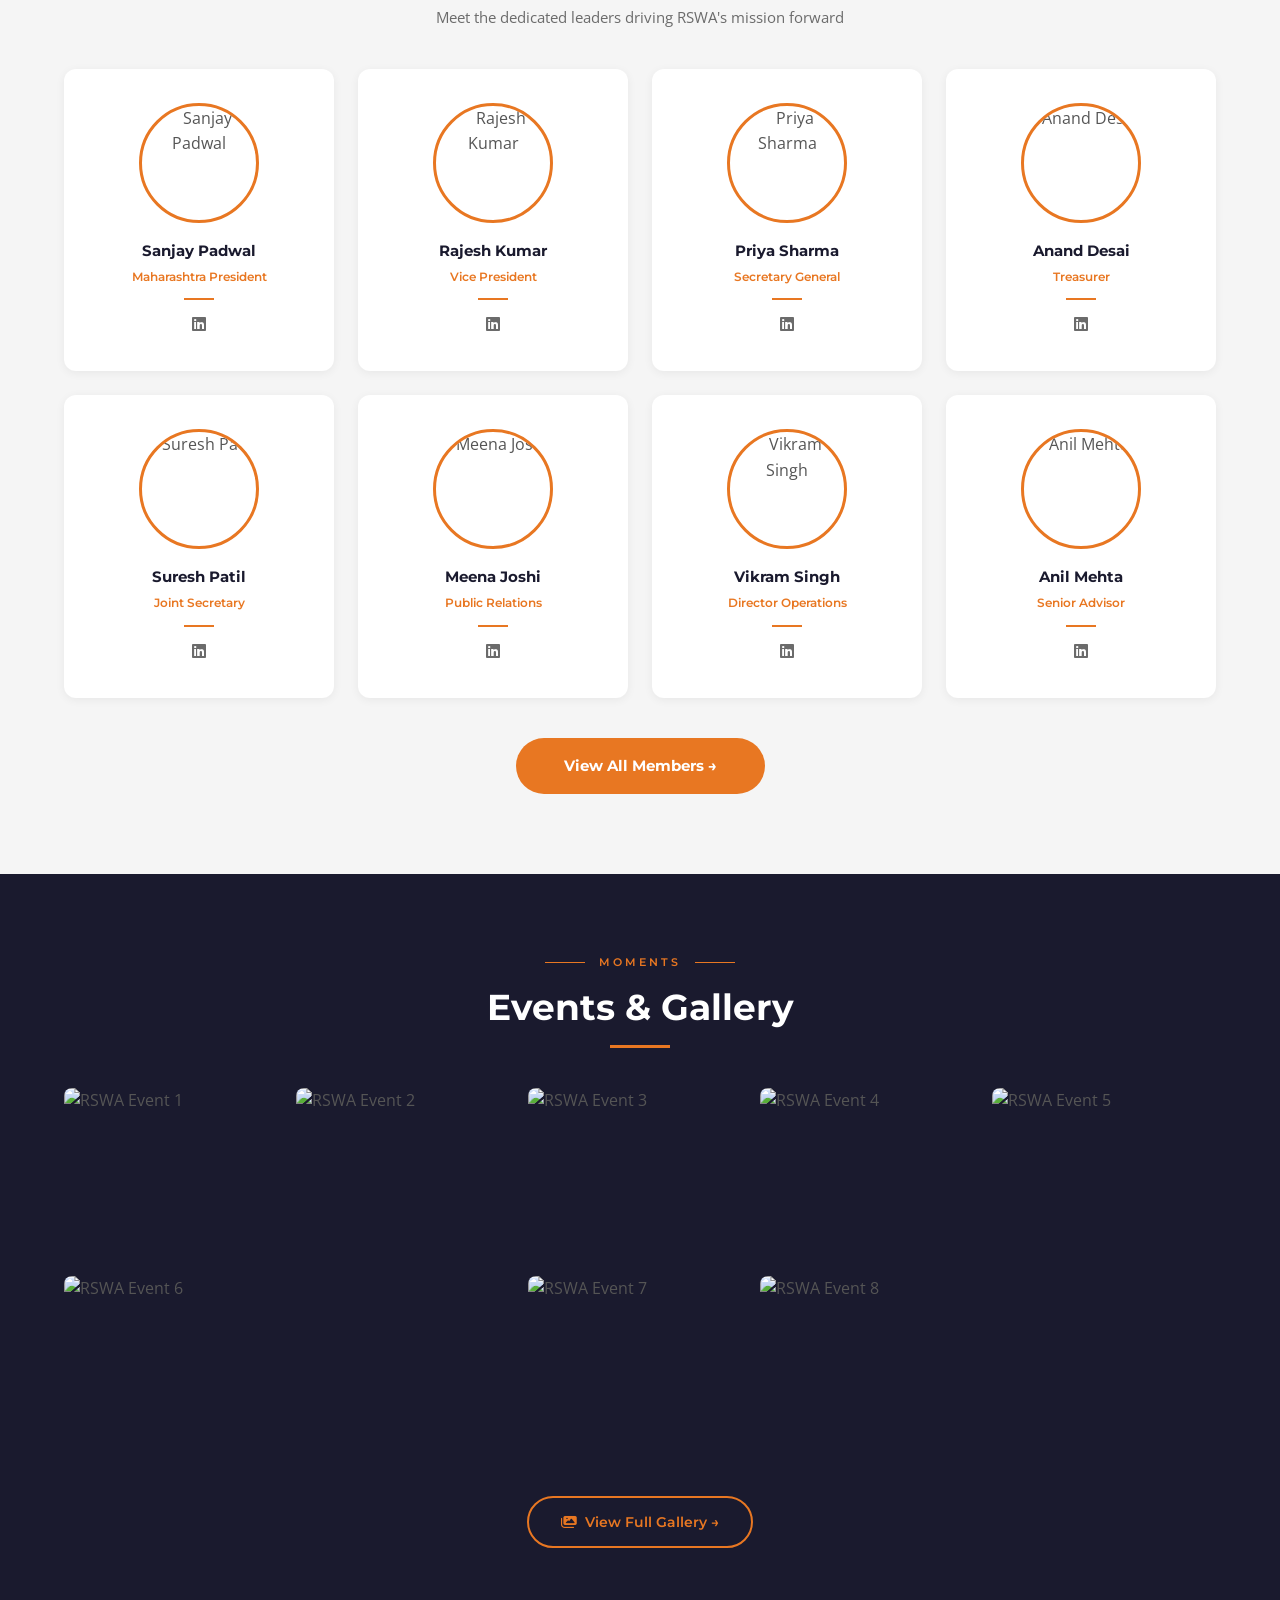
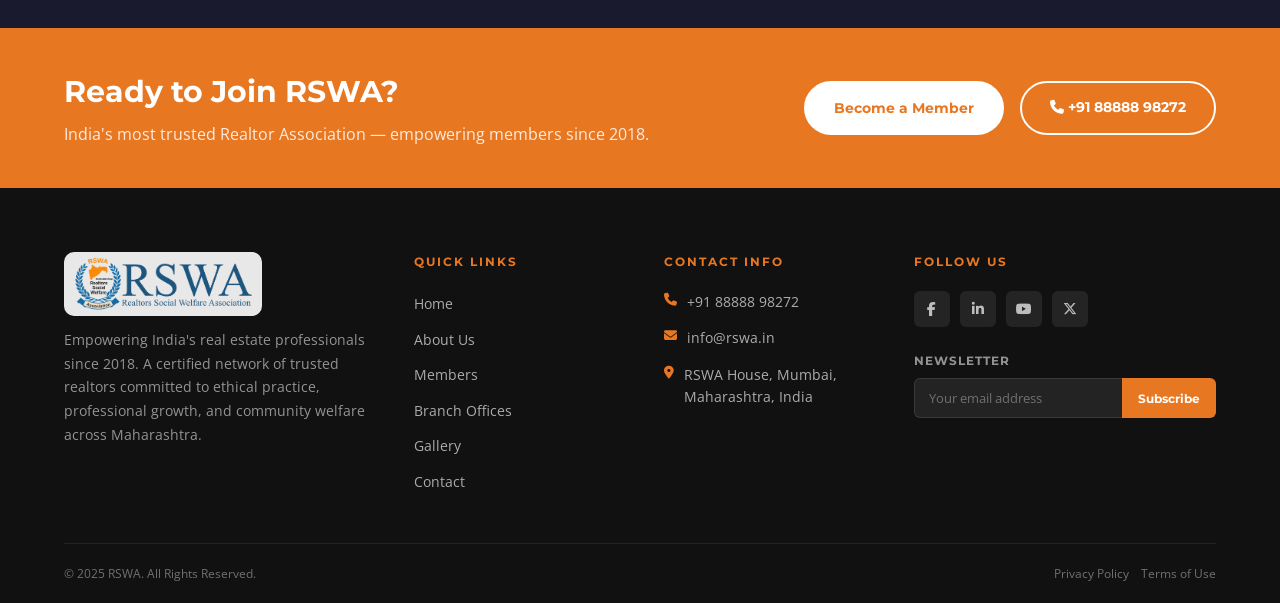
==== commit eba50953: "Redesign: full site rebuild with new pages, assets, and floating social sidebar - Replaced all old p" ====
--- a/index.html
+++ b/index.html
@@ -3,821 +3,704 @@
 <head>
   <meta charset="UTF-8" />
   <meta name="viewport" content="width=device-width, initial-scale=1.0" />
-  <title>RSWA — Realtors Social Welfare Association | The Premier Network for Real Estate Excellence</title>
-  <meta name="description" content="RSWA is the premier association empowering 350+ real estate professionals across the Mumbai–Boisar corridor. Join India's most trusted network of channel partners, developers, and property consultants." />
-  <meta property="og:title" content="RSWA — The Premier Network for Real Estate Excellence" />
-  <meta property="og:description" content="Join 350+ verified real estate professionals. RERA support, legal aid, exclusive property inventory, and a powerful network spanning Mumbai to Boisar." />
-  <meta property="og:type" content="website" />
-  <meta name="theme-color" content="#1A5276" />
-  <link rel="icon" type="image/png" href="logo.png" />
+  <meta name="description" content="RSWA — Realtors Social Welfare Association. Maharashtra's most trusted realtor network. ISO 9001 Certified, empowering real estate professionals since 2018." />
+  <title>RSWA — Realtors Social Welfare Association</title>
+
+  <!-- Google Fonts -->
   <link rel="preconnect" href="https://fonts.googleapis.com" />
   <link rel="preconnect" href="https://fonts.gstatic.com" crossorigin />
-  <link rel="stylesheet" href="https://cdnjs.cloudflare.com/ajax/libs/font-awesome/6.5.0/css/all.min.css" />
+  <link href="https://fonts.googleapis.com/css2?family=Montserrat:wght@400;600;700&family=Open+Sans:wght@400;600&display=swap" rel="stylesheet" />
+
+  <!-- Font Awesome 6.5.0 -->
+  <link rel="stylesheet" href="https://cdnjs.cloudflare.com/ajax/libs/font-awesome/6.5.0/css/all.min.css" crossorigin="anonymous" referrerpolicy="no-referrer" />
+
+  <!-- Stylesheet -->
   <link rel="stylesheet" href="css/style.css" />
 </head>
 <body>
 
-  <!-- ===================== HEADER / NAVBAR ===================== -->
-  <header id="header" class="navbar" role="banner">
-    <div class="container navbar-container">
-      <!-- Logo -->
-      <a href="index.html" class="navbar-logo" aria-label="RSWA Home">
-        <img src="logo.png" alt="RSWA Logo" class="navbar-logo-img" />
+  <!-- ============================================================
+       TOP BAR
+       ============================================================ -->
+  <div class="top-bar">
+    <div class="container">
+
+      <div class="top-bar-left">
+        <a href="tel:+918888898272">
+          <i class="fa-solid fa-phone"></i>
+          +91 88888 98272
+        </a>
+        <a href="mailto:info@rswa.in">
+          <i class="fa-solid fa-envelope"></i>
+          info@rswa.in
+        </a>
+      </div>
+
+      <div class="top-bar-center">
+        <span class="iso-badge">
+          <i class="fa-solid fa-certificate" style="color: var(--orange); font-size: 11px;"></i>
+          Registered Maharashtra/2000/16/Thane
+        </span>
+      </div>
+
+      <div class="top-bar-right">
+        <a href="#" aria-label="Facebook"><i class="fa-brands fa-facebook-f"></i></a>
+        <a href="#" aria-label="LinkedIn"><i class="fa-brands fa-linkedin-in"></i></a>
+        <a href="#" aria-label="YouTube"><i class="fa-brands fa-youtube"></i></a>
+        <a href="#" aria-label="Twitter"><i class="fa-brands fa-x-twitter"></i></a>
+      </div>
+
+    </div>
+  </div>
+
+  <!-- ============================================================
+       NAVBAR
+       ============================================================ -->
+  <nav class="navbar" id="navbar" aria-label="Main navigation">
+    <div class="container">
+
+      <a href="index.html" class="nav-brand">
+        <img
+          src="asset/RSWA-logo.png"
+          alt="RSWA Logo"
+          class="nav-logo"
+          onerror="this.style.display='none'"
+        />
       </a>
 
-      <!-- Desktop Navigation -->
-      <nav class="navbar-menu" role="navigation" aria-label="Main navigation">
-        <a href="index.html" class="navbar-link">Home</a>
-        <a href="about.html" class="navbar-link">About</a>
-        
-        <!-- Members Dropdown -->
-        <div class="navbar-dropdown">
-          <a href="members.html" class="navbar-link navbar-dropdown-toggle">
-            Members 
-            <span class="dropdown-icon"><i class="fa fa-chevron-down"></i></span>
-          </a>
-          <ul class="navbar-dropdown-menu">
-            <li><a class="navbar-dropdown-item" href="members.html">All Members</a></li>
-            <li><a class="navbar-dropdown-item" href="branch-members.html">Branch Members</a></li>
-            <li><a class="navbar-dropdown-item" href="member-profile.html">Member Profile</a></li>
-          </ul>
-        </div>
-
-        <!-- Branches Dropdown -->
-        <div class="navbar-dropdown">
-          <a href="location.html" class="navbar-link navbar-dropdown-toggle">
-            Branches 
-            <span class="dropdown-icon"><i class="fa fa-chevron-down"></i></span>
-          </a>
-          <ul class="navbar-dropdown-menu">
-            <li><a class="navbar-dropdown-item" href="location.html">Mumbai HQ</a></li>
-            <li><a class="navbar-dropdown-item" href="location.html">Virar Branch</a></li>
-            <li><a class="navbar-dropdown-item" href="location.html">Palghar Branch</a></li>
-            <li><a class="navbar-dropdown-item" href="location.html">Boisar Branch</a></li>
-          </ul>
-        </div>
-
-        <a href="events.html" class="navbar-link">Events</a>
-        <a href="contact.html" class="navbar-link">Contact</a>
-      </nav>
-
-      <!-- CTA Button -->
-      <a href="contact.html" class="btn btn-accent btn-sm navbar-cta" aria-label="Join RSWA">Join RSWA</a>
-
-      <!-- Mobile Menu Toggle -->
-      <button class="navbar-mobile-toggle" id="mobileToggle" aria-label="Toggle mobile menu" aria-expanded="false" aria-controls="mobile-menu">
-        <span class="hamburger-line"></span>
-        <span class="hamburger-line"></span>
-        <span class="hamburger-line"></span>
+      <div class="nav-links" role="list">
+        <a href="index.html" class="nav-link active" role="listitem">Home</a>
+        <a href="about.html" class="nav-link" role="listitem">About</a>
+        <a href="membership.html" class="nav-link" role="listitem">Members</a>
+        <a href="branch.html" class="nav-link" role="listitem">Branch</a>
+        <a href="media.html" class="nav-link" role="listitem">Gallery</a>
+        <a href="contact.html" class="nav-link" role="listitem">Contact</a>
+      </div>
+
+      <a href="membership.html" class="btn-join">JOIN NOW</a>
+
+      <button class="hamburger" id="hamburger" aria-label="Open navigation menu" aria-expanded="false">
+        <span></span>
+        <span></span>
+        <span></span>
       </button>
-    </div>
-  </header>
-
-  <!-- Mobile Navigation Menu -->
-  <nav id="mobile-menu" class="navbar-mobile-menu" role="navigation" aria-label="Mobile navigation">
-    <div class="mobile-menu-inner">
-      <a href="index.html" class="mobile-menu-link">Home</a>
-      <a href="about.html" class="mobile-menu-link">About</a>
-      
-      <!-- Mobile Members Dropdown -->
-      <div class="mobile-menu-item">
-        <button class="mobile-menu-link mobile-menu-dropdown-toggle" data-target="mobile-members">
-          Members 
-          <span class="dropdown-icon"><i class="fa fa-chevron-down"></i></span>
-        </button>
-        <div id="mobile-members" class="mobile-menu-submenu">
-          <a href="members.html" class="mobile-menu-sublink">All Members</a>
-          <a href="branch-members.html" class="mobile-menu-sublink">Branch Members</a>
-          <a href="member-profile.html" class="mobile-menu-sublink">Member Profile</a>
-        </div>
-      </div>
-
-      <!-- Mobile Branches Dropdown -->
-      <div class="mobile-menu-item">
-        <button class="mobile-menu-link mobile-menu-dropdown-toggle" data-target="mobile-branches">
-          Branches 
-          <span class="dropdown-icon"><i class="fa fa-chevron-down"></i></span>
-        </button>
-        <div id="mobile-branches" class="mobile-menu-submenu">
-          <a href="location.html" class="mobile-menu-sublink">Mumbai HQ</a>
-          <a href="location.html" class="mobile-menu-sublink">Virar Branch</a>
-          <a href="location.html" class="mobile-menu-sublink">Palghar Branch</a>
-          <a href="location.html" class="mobile-menu-sublink">Boisar Branch</a>
-        </div>
-      </div>
-
-      <a href="events.html" class="mobile-menu-link">Events</a>
-      <a href="contact.html" class="mobile-menu-link">Contact</a>
-
-      <!-- Mobile CTA -->
-      <div class="mobile-menu-cta">
-        <a href="contact.html" class="btn btn-accent btn-block">Join RSWA</a>
-      </div>
+
     </div>
   </nav>
 
-  <main>
-
-    <!-- ===================== HERO SECTION ===================== -->
-    <section class="hero" aria-label="Homepage hero">
-      <div class="hero-bg">
-        <video class="hero-video" autoplay muted loop playsinline>
-          <!-- <source src="video/hero.mp4" type="video/mp4"> -->
-        </video>
-        <div class="img-skeleton" style="position:absolute;inset:0;">
-          <img
-            src="https://picsum.photos/seed/rswa-hero/1920/1080"
-            alt="Real estate skyline"
-            class="hero-bg-img"
-            loading="eager"
-          />
-        </div>
-        <div class="hero-overlay"></div>
-      </div>
-
+  <!-- ============================================================
+       MOBILE DRAWER
+       ============================================================ -->
+  <div class="drawer-overlay" id="drawerOverlay" aria-hidden="true"></div>
+
+  <nav class="mobile-drawer" id="mobileDrawer" aria-label="Mobile navigation">
+    <button class="drawer-close" id="drawerClose" aria-label="Close navigation menu">
+      <i class="fa-solid fa-xmark"></i>
+    </button>
+
+    <div class="drawer-links">
+      <a href="index.html" class="active">Home</a>
+      <a href="about.html">About</a>
+      <a href="membership.html">Members</a>
+      <a href="branch.html">Branch</a>
+      <a href="media.html">Gallery</a>
+      <a href="contact.html">Contact</a>
+    </div>
+
+    <a href="membership.html" class="drawer-join">JOIN NOW</a>
+  </nav>
+
+  <!-- ============================================================
+       HERO
+       ============================================================ -->
+  <section class="hero" aria-label="Hero banner">
+
+    <div class="hero-slide active" style="background-image: url('asset/hero1.webp');"></div>
+    <div class="hero-slide" style="background-image: url('asset/hero2.webp');"></div>
+    <div class="hero-slide" style="background-image: url('asset/hero3.webp');"></div>
+
+    <div class="container">
       <div class="hero-content">
-        <div class="hero-text">
-          <div class="hero-eyebrow">
-            <span>Established 2010 &mdash; Trusted by 350+ Industry Leaders</span>
-          </div>
-          <h1 class="hero-title">
-            The Premier Network for<br />
-            <span>Real Estate Excellence</span>
-          </h1>
-          <p class="hero-subtitle">
-            RSWA unites elite channel partners, developers, and property consultants across the Mumbai&ndash;Boisar corridor &mdash; delivering RERA guidance, legal protection, exclusive deal flow, and the region's most powerful professional network.
+        <p class="hero-label">Realtors Social Welfare Association</p>
+        <h1 class="hero-title">
+          Empowering India's<br>Real Estate Professionals
+        </h1>
+        <div class="hero-divider"></div>
+        <p class="hero-subtitle">Maharashtra's Most Trusted Realtor Network</p>
+        <p class="hero-trust">
+          ISO 9001 Certified
+          <span>|</span>
+          Since 2018
+          <span>|</span>
+          500+ Members
+        </p>
+        <div class="hero-btns">
+          <a href="membership.html" class="btn-primary">Become a Member &rarr;</a>
+          <a href="about.html" class="btn-outline">Learn More</a>
+        </div>
+      </div>
+    </div>
+
+    <div class="hero-dots" role="group" aria-label="Slide navigation">
+      <button class="hero-dot active" aria-label="Go to slide 1"></button>
+      <button class="hero-dot" aria-label="Go to slide 2"></button>
+      <button class="hero-dot" aria-label="Go to slide 3"></button>
+    </div>
+
+  </section>
+
+  <!-- ============================================================
+       STATS BAR
+       ============================================================ -->
+  <div class="stats-bar" aria-label="Key statistics">
+    <div class="container">
+      <div class="stats-grid">
+
+        <div class="stat-item fade-in">
+          <span class="stat-number" data-target="500" data-suffix="+">0+</span>
+          <p class="stat-label">Active Members</p>
+        </div>
+
+        <div class="stat-item fade-in">
+          <span class="stat-number" data-target="20" data-suffix="+">0+</span>
+          <p class="stat-label">Branch Offices</p>
+        </div>
+
+        <div class="stat-item fade-in">
+          <span class="stat-number" data-target="10" data-suffix="+">0+</span>
+          <p class="stat-label">Years of Service</p>
+        </div>
+
+        <div class="stat-item fade-in">
+          <span class="stat-number">ISO</span>
+          <p class="stat-label">9001 Certified</p>
+        </div>
+
+      </div>
+    </div>
+  </div>
+
+  <!-- ============================================================
+       ABOUT SECTION
+       ============================================================ -->
+  <section class="about-section" id="about" aria-label="About RSWA">
+    <div class="container">
+
+      <p class="section-label">WHO WE ARE</p>
+      <h2 class="section-heading">Maharashtra's Premier Realtor Association</h2>
+      <div class="orange-line"></div>
+
+      <div class="about-grid">
+
+        <div class="about-text fade-in">
+          <h3 class="section-heading left">About RSWA</h3>
+          <div class="orange-line left"></div>
+          <p>
+            The Realtors Social Welfare Association (RSWA) is Maharashtra's leading professional body for real estate practitioners. Founded in 2018, we have grown into a powerful network of over 500 active members across the state, united by our commitment to professional excellence and ethical practice.
           </p>
-          <div class="hero-actions">
-            <a href="contact.html" class="btn btn-accent btn-lg">
-              <i class="fa fa-user-plus"></i> Secure Your Membership
-            </a>
-            <a href="about.html" class="btn btn-outline-white btn-lg">
-              <i class="fa fa-arrow-right"></i> Discover Our Network
-            </a>
-          </div>
-        </div>
-      </div>
-
-      <!-- Floating Stats Card -->
-      <div class="hero-badge" aria-hidden="true">
-        <div class="hero-badge-top">
-          <div class="hero-badge-icon">
-            <i class="fa fa-chart-line"></i>
-          </div>
-          <div>
-            <div class="hero-badge-title">Association Live Stats</div>
-            <div class="hero-badge-subtitle"><span class="hero-badge-dot"></span> Active Network</div>
-          </div>
-        </div>
-        <div class="hero-badge-stat">
-          <span class="hero-badge-label">Channel Partners</span>
-          <span class="hero-badge-value">350+</span>
-        </div>
-        <div class="hero-badge-stat">
-          <span class="hero-badge-label">Active Branches</span>
-          <span class="hero-badge-value">4 Branches</span>
-        </div>
-        <div class="hero-badge-stat">
-          <span class="hero-badge-label">Properties Facilitated</span>
-          <span class="hero-badge-value">&#8377;500 Cr+</span>
-        </div>
-        <div class="hero-badge-stat">
-          <span class="hero-badge-label">Families Served</span>
-          <span class="hero-badge-value">10,000+</span>
-        </div>
-      </div>
-
-      <!-- Stats Bar -->
-      <div class="hero-stats">
-        <div class="hero-stats-inner">
-          <div class="hero-stat">
-            <span class="hero-stat-num">
-              <span data-target="350" data-suffix="+">350+</span>
-            </span>
-            <span class="hero-stat-label">Channel Partners</span>
-          </div>
-          <div class="hero-stat">
-            <span class="hero-stat-num">
-              <span data-target="4">4</span>
-            </span>
-            <span class="hero-stat-label">Active Branches</span>
-          </div>
-          <div class="hero-stat">
-            <span class="hero-stat-num">
-              <span data-target="10000" data-suffix="+">10,000+</span>
-            </span>
-            <span class="hero-stat-label">Families Served</span>
-          </div>
-          <div class="hero-stat">
-            <span class="hero-stat-num">
-              &#8377;<span data-target="500" data-suffix=" Cr+">500 Cr+</span>
-            </span>
-            <span class="hero-stat-label">Properties Facilitated</span>
-          </div>
-        </div>
-      </div>
-    </section>
-
-    <!-- ===================== ABOUT TEASER ===================== -->
-    <section class="about-section section" id="about">
-      <div class="container">
-        <div class="about-grid">
-          <div class="about-image-wrap reveal reveal-left">
-            <div class="img-skeleton img-zoom" style="border-radius:12px;">
-              <img
-                src="https://picsum.photos/seed/rswa-meeting/800/600"
-                alt="RSWA members in a board meeting"
-                class="about-image"
-                loading="lazy"
-              />
-            </div>
-            <div class="about-badge">
-              <span class="about-badge-num">14+</span>
-              <div class="about-badge-text">Years of Service</div>
-            </div>
-          </div>
-
-          <div class="about-content reveal reveal-right">
-            <span class="section-tag">Who We Are</span>
-            <h2 class="section-title">The Most Trusted Network in Western Maharashtra Real Estate</h2>
-            <p>Founded in 2010, RSWA &mdash; Realtors Social Welfare Association &mdash; is the premier organization representing real estate professionals across the Mumbai&ndash;Vasai&ndash;Virar&ndash;Palghar&ndash;Boisar corridor.</p>
-            <p>We champion the rights of channel partners, facilitate fair trade practices, and provide our members with the tools, knowledge, and community they need to thrive in a competitive market.</p>
-
-            <div class="about-features">
-              <div class="about-feature">
-                <div class="about-feature-icon"><i class="fa fa-check"></i></div>
-                <div class="about-feature-text">
-                  <strong>RERA Support &amp; Compliance</strong>
-                  <span>Dedicated RERA cell guiding members through regulatory requirements and registrations.</span>
-                </div>
-              </div>
-              <div class="about-feature">
-                <div class="about-feature-icon"><i class="fa fa-check"></i></div>
-                <div class="about-feature-text">
-                  <strong>Legal Aid &amp; Dispute Resolution</strong>
-                  <span>Access to experienced real estate lawyers for contract disputes, documentation, and mediation.</span>
-                </div>
-              </div>
-              <div class="about-feature">
-                <div class="about-feature-icon"><i class="fa fa-check"></i></div>
-                <div class="about-feature-text">
-                  <strong>Powerful Professional Network</strong>
-                  <span>Connect with 350+ verified realtors, builders, and consultants across 4 branches.</span>
-                </div>
-              </div>
-            </div>
-
-            <a href="about.html" class="btn btn-primary mt-24">
-              Learn About Us <i class="fa fa-arrow-right"></i>
-            </a>
-          </div>
-        </div>
-      </div>
-    </section>
-
-    <!-- ===================== BENEFITS SECTION ===================== -->
-    <section class="benefits-section section" id="benefits">
-      <div class="container">
-        <div class="section-header centered reveal">
-          <span class="section-tag">Membership Advantages</span>
-          <h2 class="section-title">Why Industry Leaders Choose RSWA</h2>
-          <p class="section-subtitle">Gain access to an elite ecosystem of support, exclusive resources, and high-value professional opportunities that set you apart.</p>
-        </div>
-
-        <div class="benefits-grid stagger-children">
-          <div class="benefit-card reveal">
-            <div class="benefit-icon"><i class="fa fa-handshake"></i></div>
-            <h3>Strong Networking</h3>
-            <p>Build lasting relationships with verified real estate professionals, builders, and investors across the Western corridor through regular events and meetups.</p>
-          </div>
-          <div class="benefit-card reveal">
-            <div class="benefit-icon"><i class="fa fa-scale-balanced"></i></div>
-            <h3>RERA &amp; Legal Support</h3>
-            <p>Navigate RERA compliance with ease. Get expert guidance on registrations, project approvals, and stay updated on the latest regulatory changes.</p>
-          </div>
-          <div class="benefit-card reveal">
-            <div class="benefit-icon"><i class="fa fa-graduation-cap"></i></div>
-            <h3>Training Programs</h3>
-            <p>Sharpen your skills through workshops on digital marketing, negotiation, property valuation, and legal documentation conducted by industry experts.</p>
-          </div>
-          <div class="benefit-card reveal">
-            <div class="benefit-icon"><i class="fa fa-building"></i></div>
-            <h3>Exclusive Property Inventory</h3>
-            <p>Get early and exclusive access to new project launches, developer inventories, and co-brokerage opportunities only available to RSWA members.</p>
-          </div>
-          <div class="benefit-card reveal">
-            <div class="benefit-icon"><i class="fa fa-piggy-bank"></i></div>
-            <h3>Financial Assistance</h3>
-            <p>Access welfare funds, emergency financial support, and facilitated loan programs designed specifically for association members and their families.</p>
-          </div>
-          <div class="benefit-card reveal">
-            <div class="benefit-icon"><i class="fa fa-shield-halved"></i></div>
-            <h3>Dispute Resolution</h3>
-            <p>Our experienced mediation committee helps resolve commission disputes, contract disagreements, and inter-member conflicts fairly and efficiently.</p>
-          </div>
-        </div>
-      </div>
-    </section>
-
-    <!-- ===================== KEY LOCATIONS ===================== -->
-    <section class="locations-section section" id="locations">
-      <div class="container">
-        <div class="section-header centered reveal">
-          <span class="section-tag" style="color:var(--accent);">Our Reach</span>
-          <h2 class="section-title">A Presence That Commands the Western Corridor</h2>
-          <p class="section-subtitle" style="color:rgba(255,255,255,0.65);">From Mumbai's financial hub to Boisar's emerging industrial belt &mdash; RSWA holds strategic dominance across the entire Western rail corridor.</p>
-        </div>
-
-        <div class="locations-grid stagger-children">
-          <a href="location.html" class="location-card reveal">
-            <div class="img-skeleton" style="position:absolute;inset:0;">
-              <img src="https://picsum.photos/seed/rswa-mumbai/700/500" alt="Mumbai skyline" loading="lazy" />
-            </div>
-            <div class="location-overlay"></div>
-            <div class="location-info">
-              <span class="location-tag">Headquarters</span>
-              <h3 class="location-name">Mumbai</h3>
-              <div class="location-meta">
-                <span><i class="fa fa-users"></i> 120+ Members</span>
-                <span><i class="fa fa-map-pin"></i> Andheri West</span>
-              </div>
-            </div>
-          </a>
-
-          <a href="location.html" class="location-card reveal">
-            <div class="img-skeleton" style="position:absolute;inset:0;">
-              <img src="https://picsum.photos/seed/rswa-virar/700/500" alt="Virar cityscape" loading="lazy" />
-            </div>
-            <div class="location-overlay"></div>
-            <div class="location-info">
-              <span class="location-tag">Branch Office</span>
-              <h3 class="location-name">Virar</h3>
-              <div class="location-meta">
-                <span><i class="fa fa-users"></i> 85+ Members</span>
-                <span><i class="fa fa-map-pin"></i> Virar West</span>
-              </div>
-            </div>
-          </a>
-
-          <a href="location.html" class="location-card reveal">
-            <div class="img-skeleton" style="position:absolute;inset:0;">
-              <img src="https://picsum.photos/seed/rswa-palghar/700/500" alt="Palghar township" loading="lazy" />
-            </div>
-            <div class="location-overlay"></div>
-            <div class="location-info">
-              <span class="location-tag">Branch Office</span>
-              <h3 class="location-name">Palghar</h3>
-              <div class="location-meta">
-                <span><i class="fa fa-users"></i> 65+ Members</span>
-                <span><i class="fa fa-map-pin"></i> Palghar Town</span>
-              </div>
-            </div>
-          </a>
-
-          <a href="location.html" class="location-card reveal">
-            <div class="img-skeleton" style="position:absolute;inset:0;">
-              <img src="https://picsum.photos/seed/rswa-boisar/700/500" alt="Boisar industrial area" loading="lazy" />
-            </div>
-            <div class="location-overlay"></div>
-            <div class="location-info">
-              <span class="location-tag">Branch Office</span>
-              <h3 class="location-name">Boisar</h3>
-              <div class="location-meta">
-                <span><i class="fa fa-users"></i> 48+ Members</span>
-                <span><i class="fa fa-map-pin"></i> MIDC Area</span>
-              </div>
-            </div>
-          </a>
-        </div>
-      </div>
-    </section>
-
-    <!-- ===================== LEADERSHIP ===================== -->
-    <section class="leadership-section section" id="leadership">
-      <div class="container">
-        <div class="section-header centered reveal">
-          <span class="section-tag">Our Leaders</span>
-          <h2 class="section-title">Guided by Decades of Industry Authority</h2>
-          <p class="section-subtitle">Our elected leadership brings unparalleled real estate expertise and a resolute commitment to member prosperity.</p>
-        </div>
-
-        <div class="leadership-grid stagger-children">
-          <div class="member-card reveal">
-            <div class="member-card-img-wrap img-zoom">
-              <div class="img-skeleton" style="height:200px;">
-                <img src="https://picsum.photos/seed/rswa-person1/400/400" alt="Rajesh Sharma" class="member-card-img" loading="lazy" />
-              </div>
-            </div>
-            <div class="member-card-body">
-              <h3 class="member-name">Rajesh Sharma</h3>
-              <p class="member-role">President</p>
-              <div class="member-info">
-                <span class="badge badge-primary">Channel Partner</span>
-                <span class="badge badge-muted">Mumbai</span>
-              </div>
-            </div>
-            <div class="member-card-footer">
-              <span class="member-location"><i class="fa fa-map-pin"></i> Mumbai HQ</span>
-              <div class="member-social">
-                <a href="#" class="member-social-btn" aria-label="LinkedIn"><i class="fab fa-linkedin-in"></i></a>
-                <a href="#" class="member-social-btn" aria-label="Twitter"><i class="fab fa-twitter"></i></a>
+          <p>
+            As an ISO 9001:2015 certified organization, RSWA maintains the highest standards in everything we do — from member services and industry advocacy to education and welfare programs. Our certification reflects our dedication to quality and continuous improvement in serving India's real estate community.
+          </p>
+          <p>
+            We provide our members with unparalleled networking opportunities, professional development resources, legal support, and a strong collective voice in shaping real estate policy across Maharashtra and beyond.
+          </p>
+          <a href="about.html" class="about-link">
+            Read Full Story &rarr;
+          </a>
+        </div>
+
+        <div class="fade-in">
+          <div class="about-image-wrap">
+            <img
+              src="https://picsum.photos/seed/rswa-team/800/600"
+              alt="RSWA Team"
+              width="800"
+              height="600"
+              loading="lazy"
+            />
+            <div class="iso-card">
+              <i class="fa-solid fa-certificate"></i>
+              <div class="iso-card-text">
+                <p class="iso-title">ISO 9001:2015</p>
+                <p class="iso-sub">Quality Certified</p>
               </div>
             </div>
           </div>
-
-          <div class="member-card reveal">
-            <div class="member-card-img-wrap img-zoom">
-              <div class="img-skeleton" style="height:200px;">
-                <img src="https://picsum.photos/seed/rswa-person2/400/400" alt="Priya Patel" class="member-card-img" loading="lazy" />
-              </div>
-            </div>
-            <div class="member-card-body">
-              <h3 class="member-name">Priya Patel</h3>
-              <p class="member-role">Vice President</p>
-              <div class="member-info">
-                <span class="badge badge-primary">Property Consultant</span>
-                <span class="badge badge-muted">Virar</span>
-              </div>
-            </div>
-            <div class="member-card-footer">
-              <span class="member-location"><i class="fa fa-map-pin"></i> Virar Branch</span>
-              <div class="member-social">
-                <a href="#" class="member-social-btn" aria-label="LinkedIn"><i class="fab fa-linkedin-in"></i></a>
-                <a href="#" class="member-social-btn" aria-label="Twitter"><i class="fab fa-twitter"></i></a>
-              </div>
-            </div>
+        </div>
+
+      </div>
+    </div>
+  </section>
+
+  <!-- ============================================================
+       VISION & MISSION
+       ============================================================ -->
+  <section class="vm-section" id="vision-mission" aria-label="Vision and Mission">
+    <div class="container">
+
+      <p class="section-label">OUR CORE VALUES</p>
+      <h2 class="section-heading">Our Vision &amp; Mission</h2>
+      <div class="orange-line"></div>
+
+      <div class="vm-grid">
+
+        <div class="vm-card fade-in">
+          <div class="vm-icon" aria-hidden="true">
+            <i class="fa-solid fa-eye"></i>
           </div>
-
-          <div class="member-card reveal">
-            <div class="member-card-img-wrap img-zoom">
-              <div class="img-skeleton" style="height:200px;">
-                <img src="https://picsum.photos/seed/rswa-person3/400/400" alt="Amit Desai" class="member-card-img" loading="lazy" />
-              </div>
-            </div>
-            <div class="member-card-body">
-              <h3 class="member-name">Amit Desai</h3>
-              <p class="member-role">General Secretary</p>
-              <div class="member-info">
-                <span class="badge badge-primary">Builder</span>
-                <span class="badge badge-muted">Palghar</span>
-              </div>
-            </div>
-            <div class="member-card-footer">
-              <span class="member-location"><i class="fa fa-map-pin"></i> Palghar Branch</span>
-              <div class="member-social">
-                <a href="#" class="member-social-btn" aria-label="LinkedIn"><i class="fab fa-linkedin-in"></i></a>
-                <a href="#" class="member-social-btn" aria-label="Twitter"><i class="fab fa-twitter"></i></a>
-              </div>
-            </div>
+          <h3 class="vm-heading">OUR VISION</h3>
+          <div class="vm-line"></div>
+          <p class="vm-text">
+            To be India's most trusted and respected realtor association — a beacon of professional integrity, innovation, and social responsibility. We envision a real estate industry where every practitioner operates with transparency, where buyers and sellers transact with confidence, and where RSWA members lead the transformation of Maharashtra's property landscape through ethical standards and collaborative excellence.
+          </p>
+        </div>
+
+        <div class="vm-card fade-in">
+          <div class="vm-icon" aria-hidden="true">
+            <i class="fa-solid fa-bullseye"></i>
           </div>
-
-          <div class="member-card reveal">
-            <div class="member-card-img-wrap img-zoom">
-              <div class="img-skeleton" style="height:200px;">
-                <img src="https://picsum.photos/seed/rswa-person4/400/400" alt="Sneha Mehta" class="member-card-img" loading="lazy" />
-              </div>
-            </div>
-            <div class="member-card-body">
-              <h3 class="member-name">Sneha Mehta</h3>
-              <p class="member-role">Treasurer</p>
-              <div class="member-info">
-                <span class="badge badge-primary">Channel Partner</span>
-                <span class="badge badge-muted">Boisar</span>
-              </div>
-            </div>
-            <div class="member-card-footer">
-              <span class="member-location"><i class="fa fa-map-pin"></i> Boisar Branch</span>
-              <div class="member-social">
-                <a href="#" class="member-social-btn" aria-label="LinkedIn"><i class="fab fa-linkedin-in"></i></a>
-                <a href="#" class="member-social-btn" aria-label="Twitter"><i class="fab fa-twitter"></i></a>
-              </div>
-            </div>
+          <h3 class="vm-heading">OUR MISSION</h3>
+          <div class="vm-line"></div>
+          <p class="vm-text">
+            To empower realtors across Maharashtra through comprehensive education, robust welfare programs, and meaningful networking opportunities. We are committed to advocating for fair policies that protect both professionals and consumers, providing access to legal resources and industry insights, and fostering a community where every member can grow, succeed, and contribute to a stronger, more credible real estate ecosystem in India.
+          </p>
+        </div>
+
+      </div>
+    </div>
+  </section>
+
+  <!-- ============================================================
+       BOARD MEMBERS
+       ============================================================ -->
+  <section class="board-section" id="board" aria-label="Board Members">
+    <div class="container">
+
+      <div class="board-inner-header fade-in">
+        <p class="section-label">LEADERSHIP</p>
+        <h2 class="section-heading">Our Board Members</h2>
+        <div class="orange-line"></div>
+        <p class="board-subtitle">Meet the dedicated leaders driving RSWA's mission forward</p>
+      </div>
+
+      <div class="board-grid">
+
+        <div class="member-card fade-in">
+          <img
+            class="member-photo"
+            src="https://picsum.photos/seed/rswa-m1/300/300"
+            alt="Sanjay Padwal"
+            width="120"
+            height="120"
+            loading="lazy"
+          />
+          <h3 class="member-name">Sanjay Padwal</h3>
+          <p class="member-title">Maharashtra President</p>
+          <div class="member-divider"></div>
+          <a href="#" class="member-linkedin" aria-label="Sanjay Padwal on LinkedIn">
+            <i class="fa-brands fa-linkedin"></i>
+          </a>
+        </div>
+
+        <div class="member-card fade-in">
+          <img
+            class="member-photo"
+            src="https://picsum.photos/seed/rswa-m2/300/300"
+            alt="Rajesh Kumar"
+            width="120"
+            height="120"
+            loading="lazy"
+          />
+          <h3 class="member-name">Rajesh Kumar</h3>
+          <p class="member-title">Vice President</p>
+          <div class="member-divider"></div>
+          <a href="#" class="member-linkedin" aria-label="Rajesh Kumar on LinkedIn">
+            <i class="fa-brands fa-linkedin"></i>
+          </a>
+        </div>
+
+        <div class="member-card fade-in">
+          <img
+            class="member-photo"
+            src="https://picsum.photos/seed/rswa-m3/300/300"
+            alt="Priya Sharma"
+            width="120"
+            height="120"
+            loading="lazy"
+          />
+          <h3 class="member-name">Priya Sharma</h3>
+          <p class="member-title">Secretary General</p>
+          <div class="member-divider"></div>
+          <a href="#" class="member-linkedin" aria-label="Priya Sharma on LinkedIn">
+            <i class="fa-brands fa-linkedin"></i>
+          </a>
+        </div>
+
+        <div class="member-card fade-in">
+          <img
+            class="member-photo"
+            src="https://picsum.photos/seed/rswa-m4/300/300"
+            alt="Anand Desai"
+            width="120"
+            height="120"
+            loading="lazy"
+          />
+          <h3 class="member-name">Anand Desai</h3>
+          <p class="member-title">Treasurer</p>
+          <div class="member-divider"></div>
+          <a href="#" class="member-linkedin" aria-label="Anand Desai on LinkedIn">
+            <i class="fa-brands fa-linkedin"></i>
+          </a>
+        </div>
+
+        <div class="member-card fade-in">
+          <img
+            class="member-photo"
+            src="https://picsum.photos/seed/rswa-m5/300/300"
+            alt="Suresh Patil"
+            width="120"
+            height="120"
+            loading="lazy"
+          />
+          <h3 class="member-name">Suresh Patil</h3>
+          <p class="member-title">Joint Secretary</p>
+          <div class="member-divider"></div>
+          <a href="#" class="member-linkedin" aria-label="Suresh Patil on LinkedIn">
+            <i class="fa-brands fa-linkedin"></i>
+          </a>
+        </div>
+
+        <div class="member-card fade-in">
+          <img
+            class="member-photo"
+            src="https://picsum.photos/seed/rswa-m6/300/300"
+            alt="Meena Joshi"
+            width="120"
+            height="120"
+            loading="lazy"
+          />
+          <h3 class="member-name">Meena Joshi</h3>
+          <p class="member-title">Public Relations</p>
+          <div class="member-divider"></div>
+          <a href="#" class="member-linkedin" aria-label="Meena Joshi on LinkedIn">
+            <i class="fa-brands fa-linkedin"></i>
+          </a>
+        </div>
+
+        <div class="member-card fade-in">
+          <img
+            class="member-photo"
+            src="https://picsum.photos/seed/rswa-m7/300/300"
+            alt="Vikram Singh"
+            width="120"
+            height="120"
+            loading="lazy"
+          />
+          <h3 class="member-name">Vikram Singh</h3>
+          <p class="member-title">Director Operations</p>
+          <div class="member-divider"></div>
+          <a href="#" class="member-linkedin" aria-label="Vikram Singh on LinkedIn">
+            <i class="fa-brands fa-linkedin"></i>
+          </a>
+        </div>
+
+        <div class="member-card fade-in">
+          <img
+            class="member-photo"
+            src="https://picsum.photos/seed/rswa-m8/300/300"
+            alt="Anil Mehta"
+            width="120"
+            height="120"
+            loading="lazy"
+          />
+          <h3 class="member-name">Anil Mehta</h3>
+          <p class="member-title">Senior Advisor</p>
+          <div class="member-divider"></div>
+          <a href="#" class="member-linkedin" aria-label="Anil Mehta on LinkedIn">
+            <i class="fa-brands fa-linkedin"></i>
+          </a>
+        </div>
+
+      </div>
+
+      <div class="board-cta fade-in">
+        <a href="membership.html" class="btn-board-cta">View All Members &rarr;</a>
+      </div>
+
+    </div>
+  </section>
+
+  <!-- ============================================================
+       GALLERY
+       ============================================================ -->
+  <section class="gallery-section" id="gallery" aria-label="Events and Gallery">
+    <div class="container">
+
+      <p class="section-label">MOMENTS</p>
+      <h2 class="section-heading">Events &amp; Gallery</h2>
+      <div class="orange-line"></div>
+
+      <div class="gallery-grid fade-in">
+
+        <div class="gallery-item">
+          <img
+            src="https://picsum.photos/seed/rswa-g1/400/300"
+            alt="RSWA Event 1"
+            width="400"
+            height="180"
+            loading="lazy"
+          />
+          <div class="gallery-overlay"><i class="fa-solid fa-magnifying-glass-plus"></i></div>
+        </div>
+
+        <div class="gallery-item">
+          <img
+            src="https://picsum.photos/seed/rswa-g2/400/300"
+            alt="RSWA Event 2"
+            width="400"
+            height="180"
+            loading="lazy"
+          />
+          <div class="gallery-overlay"><i class="fa-solid fa-magnifying-glass-plus"></i></div>
+        </div>
+
+        <div class="gallery-item">
+          <img
+            src="https://picsum.photos/seed/rswa-g3/400/300"
+            alt="RSWA Event 3"
+            width="400"
+            height="180"
+            loading="lazy"
+          />
+          <div class="gallery-overlay"><i class="fa-solid fa-magnifying-glass-plus"></i></div>
+        </div>
+
+        <div class="gallery-item">
+          <img
+            src="https://picsum.photos/seed/rswa-g4/400/300"
+            alt="RSWA Event 4"
+            width="400"
+            height="180"
+            loading="lazy"
+          />
+          <div class="gallery-overlay"><i class="fa-solid fa-magnifying-glass-plus"></i></div>
+        </div>
+
+        <div class="gallery-item">
+          <img
+            src="https://picsum.photos/seed/rswa-g5/400/300"
+            alt="RSWA Event 5"
+            width="400"
+            height="180"
+            loading="lazy"
+          />
+          <div class="gallery-overlay"><i class="fa-solid fa-magnifying-glass-plus"></i></div>
+        </div>
+
+        <div class="gallery-item wide">
+          <img
+            src="https://picsum.photos/seed/rswa-g6/800/300"
+            alt="RSWA Event 6"
+            width="800"
+            height="180"
+            loading="lazy"
+          />
+          <div class="gallery-overlay"><i class="fa-solid fa-magnifying-glass-plus"></i></div>
+        </div>
+
+        <div class="gallery-item">
+          <img
+            src="https://picsum.photos/seed/rswa-g7/400/300"
+            alt="RSWA Event 7"
+            width="400"
+            height="180"
+            loading="lazy"
+          />
+          <div class="gallery-overlay"><i class="fa-solid fa-magnifying-glass-plus"></i></div>
+        </div>
+
+        <div class="gallery-item wide">
+          <img
+            src="https://picsum.photos/seed/rswa-g8/800/300"
+            alt="RSWA Event 8"
+            width="800"
+            height="180"
+            loading="lazy"
+          />
+          <div class="gallery-overlay"><i class="fa-solid fa-magnifying-glass-plus"></i></div>
+        </div>
+
+      </div>
+
+      <div class="gallery-cta fade-in">
+        <a href="media.html" class="btn-gallery-outline">
+          <i class="fa-solid fa-images"></i>
+          View Full Gallery &rarr;
+        </a>
+      </div>
+
+    </div>
+  </section>
+
+  <!-- ============================================================
+       CTA STRIP
+       ============================================================ -->
+  <div class="cta-strip" aria-label="Call to action">
+    <div class="container">
+
+      <div class="cta-left">
+        <h2>Ready to Join RSWA?</h2>
+        <p>India's most trusted Realtor Association &mdash; empowering members since 2018.</p>
+      </div>
+
+      <div class="cta-right">
+        <a href="membership.html" class="btn-cta-white">Become a Member</a>
+        <a href="tel:+918888898272" class="btn-cta-outline-white">
+          <i class="fa-solid fa-phone"></i>
+          +91 88888 98272
+        </a>
+      </div>
+
+    </div>
+  </div>
+
+  <!-- ============================================================
+       FOOTER
+       ============================================================ -->
+  <footer class="footer" aria-label="Site footer">
+    <div class="container">
+
+      <div class="footer-grid">
+
+        <!-- Brand Column -->
+        <div class="footer-brand">
+          <img src="asset/RSWA-logo.png" alt="RSWA Logo" style="height:64px;width:auto;object-fit:contain;margin-bottom:12px;" onerror="this.style.display='none'" />
+          <p>Empowering India's real estate professionals since 2018. A certified network of trusted realtors committed to ethical practice, professional growth, and community welfare across Maharashtra.</p>
+        </div>
+
+        <!-- Quick Links Column -->
+        <div>
+          <h3 class="footer-heading">Quick Links</h3>
+          <ul class="footer-links">
+            <li><a href="index.html">Home</a></li>
+            <li><a href="about.html">About Us</a></li>
+            <li><a href="membership.html">Members</a></li>
+            <li><a href="branch.html">Branch Offices</a></li>
+            <li><a href="media.html">Gallery</a></li>
+            <li><a href="contact.html">Contact</a></li>
+          </ul>
+        </div>
+
+        <!-- Contact Column -->
+        <div>
+          <h3 class="footer-heading">Contact Info</h3>
+          <div class="footer-contact-item">
+            <i class="fa-solid fa-phone"></i>
+            <span>+91 88888 98272</span>
           </div>
-        </div>
-
-        <div class="text-center mt-48">
-          <a href="about.html" class="btn btn-outline">View Full Leadership <i class="fa fa-arrow-right"></i></a>
-        </div>
-      </div>
-    </section>
-
-    <!-- ===================== UPCOMING EVENTS ===================== -->
-    <section class="section" id="events" style="background:var(--white);">
-      <div class="container">
-        <div class="section-header centered reveal">
-          <span class="section-tag">Mark Your Calendar</span>
-          <h2 class="section-title">Exclusive Events &amp; Industry Forums</h2>
-          <p class="section-subtitle">Stay ahead of the curve through our curated workshops, executive networking meets, and premier industry conferences.</p>
-        </div>
-
-        <div class="events-grid stagger-children">
-          <div class="event-card reveal">
-            <div class="event-img-wrap">
-              <div class="img-skeleton" style="height:200px;">
-                <img src="https://picsum.photos/seed/rswa-event1/800/500" alt="Annual Real Estate Summit" class="event-img" loading="lazy" />
-              </div>
-              <div class="event-date-badge">
-                <span class="event-date-day">15</span>
-                <span class="event-date-month">Apr</span>
-              </div>
-            </div>
-            <div class="event-body">
-              <span class="badge badge-accent event-category">Conference</span>
-              <h3 class="event-title">Annual Real Estate Summit 2024</h3>
-              <div class="event-meta">
-                <span><i class="fa fa-clock"></i> 10:00 AM &ndash; 5:00 PM</span>
-                <span><i class="fa fa-map-pin"></i> Hotel Sahara Star, Mumbai</span>
-              </div>
-            </div>
-            <div class="event-card-footer">
-              <span class="badge badge-success">Upcoming</span>
-              <a href="events.html" class="btn btn-sm btn-primary">Register</a>
-            </div>
+          <div class="footer-contact-item">
+            <i class="fa-solid fa-envelope"></i>
+            <span>info@rswa.in</span>
           </div>
-
-          <div class="event-card reveal">
-            <div class="event-img-wrap">
-              <div class="img-skeleton" style="height:200px;">
-                <img src="https://picsum.photos/seed/rswa-event2/800/500" alt="RERA Compliance Workshop" class="event-img" loading="lazy" />
-              </div>
-              <div class="event-date-badge">
-                <span class="event-date-day">05</span>
-                <span class="event-date-month">May</span>
-              </div>
-            </div>
-            <div class="event-body">
-              <span class="badge badge-primary event-category">Workshop</span>
-              <h3 class="event-title">RERA Compliance Workshop for Channel Partners</h3>
-              <div class="event-meta">
-                <span><i class="fa fa-clock"></i> 9:30 AM &ndash; 1:00 PM</span>
-                <span><i class="fa fa-map-pin"></i> RSWA Office, Andheri</span>
-              </div>
-            </div>
-            <div class="event-card-footer">
-              <span class="badge badge-success">Upcoming</span>
-              <a href="events.html" class="btn btn-sm btn-primary">Register</a>
-            </div>
+          <div class="footer-contact-item">
+            <i class="fa-solid fa-location-dot"></i>
+            <span>RSWA House, Mumbai,<br>Maharashtra, India</span>
           </div>
-
-          <div class="event-card reveal">
-            <div class="event-img-wrap">
-              <div class="img-skeleton" style="height:200px;">
-                <img src="https://picsum.photos/seed/rswa-event3/800/500" alt="Channel Partners Meet" class="event-img" loading="lazy" />
-              </div>
-              <div class="event-date-badge">
-                <span class="event-date-day">20</span>
-                <span class="event-date-month">May</span>
-              </div>
-            </div>
-            <div class="event-body">
-              <span class="badge badge-muted event-category">Networking</span>
-              <h3 class="event-title">Channel Partners Meet &mdash; Virar</h3>
-              <div class="event-meta">
-                <span><i class="fa fa-clock"></i> 6:00 PM &ndash; 9:00 PM</span>
-                <span><i class="fa fa-map-pin"></i> Virar Social Club</span>
-              </div>
-            </div>
-            <div class="event-card-footer">
-              <span class="badge badge-success">Upcoming</span>
-              <a href="events.html" class="btn btn-sm btn-primary">Register</a>
-            </div>
-          </div>
-        </div>
-
-        <div class="text-center mt-48">
-          <a href="events.html" class="btn btn-outline">View All Events <i class="fa fa-arrow-right"></i></a>
-        </div>
-      </div>
-    </section>
-
-    <!-- ===================== TESTIMONIALS ===================== -->
-    <section class="testimonials section" id="testimonials">
-      <div class="container">
-        <div class="section-header centered reveal">
-          <span class="section-tag">Member Stories</span>
-          <h2 class="section-title">Trusted by the Region's Leading Professionals</h2>
-          <p class="section-subtitle">Real experiences from real estate professionals who have accelerated their growth through the RSWA network.</p>
-        </div>
-
-        <div class="testimonials-grid stagger-children">
-          <div class="testimonial-card reveal">
-            <span class="quote-icon"><i class="fa fa-quote-left"></i></span>
-            <p class="testimonial-text">"RSWA completely transformed my approach to real estate. The RERA support alone saved me from two major compliance issues. Being part of this community gives me confidence to take on bigger projects."</p>
-            <div class="testimonial-author">
-              <div class="author-img-wrap img-skeleton">
-                <img src="https://picsum.photos/seed/rswa-person5/400/400" alt="Manoj Gupta" class="author-img" loading="lazy" />
-              </div>
-              <div>
-                <p class="author-name">Manoj Gupta</p>
-                <span class="author-role">Channel Partner, Mumbai</span>
-              </div>
-            </div>
-          </div>
-
-          <div class="testimonial-card reveal">
-            <span class="quote-icon"><i class="fa fa-quote-left"></i></span>
-            <p class="testimonial-text">"The training programs have sharpened my sales skills immensely. I closed three times more deals this year compared to last. The network effect of being an RSWA member is unmatched in this region."</p>
-            <div class="testimonial-author">
-              <div class="author-img-wrap img-skeleton">
-                <img src="https://picsum.photos/seed/rswa-person6/400/400" alt="Pooja Iyer" class="author-img" loading="lazy" />
-              </div>
-              <div>
-                <p class="author-name">Pooja Iyer</p>
-                <span class="author-role">Real Estate Advisor, Virar</span>
-              </div>
-            </div>
-          </div>
-
-          <div class="testimonial-card reveal">
-            <span class="quote-icon"><i class="fa fa-quote-left"></i></span>
-            <p class="testimonial-text">"When I had a commission dispute with a developer, RSWA's legal team stepped in and resolved it within two weeks. That kind of institutional backing is invaluable for an independent consultant like me."</p>
-            <div class="testimonial-author">
-              <div class="author-img-wrap img-skeleton">
-                <img src="https://picsum.photos/seed/rswa-person7/400/400" alt="Rekha Verma" class="author-img" loading="lazy" />
-              </div>
-              <div>
-                <p class="author-name">Rekha Verma</p>
-                <span class="author-role">Property Consultant, Boisar</span>
-              </div>
-            </div>
-          </div>
-        </div>
-      </div>
-    </section>
-
-    <!-- ===================== CTA SECTION ===================== -->
-    <section class="cta-section section">
-      <div class="container">
-        <div class="cta-content reveal">
-          <span class="section-tag" style="color:rgba(255,255,255,0.85);">Take the Next Step</span>
-          <h2 class="cta-title">Elevate Your Real Estate Career &mdash; Join the RSWA Network</h2>
-          <p class="cta-text">Become part of the most influential association of real estate professionals on the Western corridor. Amplify your network, protect your interests, and unlock your full earning potential.</p>
-          <div class="cta-actions">
-            <a href="contact.html" class="btn btn-accent btn-lg">
-              <i class="fa fa-user-plus"></i> Apply for Membership
+        </div>
+
+        <!-- Social & Newsletter Column -->
+        <div>
+          <h3 class="footer-heading">Follow Us</h3>
+          <div class="footer-social">
+            <a href="#" class="social-btn" aria-label="Facebook">
+              <i class="fa-brands fa-facebook-f"></i>
             </a>
-            <a href="about.html" class="btn btn-outline-white btn-lg">
-              Learn More <i class="fa fa-arrow-right"></i>
+            <a href="#" class="social-btn" aria-label="LinkedIn">
+              <i class="fa-brands fa-linkedin-in"></i>
+            </a>
+            <a href="#" class="social-btn" aria-label="YouTube">
+              <i class="fa-brands fa-youtube"></i>
+            </a>
+            <a href="#" class="social-btn" aria-label="Twitter">
+              <i class="fa-brands fa-x-twitter"></i>
             </a>
           </div>
-        </div>
-      </div>
-    </section>
-
-  </main>
-
-  <!-- ===================== FOOTER ===================== -->
-  <footer class="footer">
-    <div class="footer-top">
-      <div>
-        <a href="index.html" class="logo footer-logo">
-          <img src="logo.png" alt="RSWA Logo" class="footer-logo-img" />
-        </a>
-        <p class="footer-brand-desc">The premier association empowering real estate professionals across the Western corridor since 2010. RERA-compliant network &bull; Your growth, our mission.</p>
-        <div class="footer-social">
-          <a href="#" class="social-btn" aria-label="Facebook"><i class="fab fa-facebook-f"></i></a>
-          <a href="#" class="social-btn" aria-label="Twitter"><i class="fab fa-twitter"></i></a>
-          <a href="#" class="social-btn" aria-label="Instagram"><i class="fab fa-instagram"></i></a>
-          <a href="#" class="social-btn" aria-label="LinkedIn"><i class="fab fa-linkedin-in"></i></a>
-        </div>
-      </div>
-
-      <div class="footer-nav">
-        <h4>Quick Links</h4>
-        <ul>
-          <li><a href="index.html"><i class="fa fa-angle-right"></i> Home</a></li>
-          <li><a href="about.html"><i class="fa fa-angle-right"></i> About RSWA</a></li>
-          <li><a href="members.html"><i class="fa fa-angle-right"></i> Our Members</a></li>
-          <li><a href="events.html"><i class="fa fa-angle-right"></i> Events</a></li>
-          <li><a href="contact.html"><i class="fa fa-angle-right"></i> Contact Us</a></li>
-        </ul>
-      </div>
-
-      <div class="footer-nav">
-        <h4>Branches</h4>
-        <ul>
-          <li><a href="location.html"><i class="fa fa-angle-right"></i> Mumbai HQ</a></li>
-          <li><a href="location.html"><i class="fa fa-angle-right"></i> Virar Branch</a></li>
-          <li><a href="location.html"><i class="fa fa-angle-right"></i> Palghar Branch</a></li>
-          <li><a href="location.html"><i class="fa fa-angle-right"></i> Boisar Branch</a></li>
-          <li><a href="branch-members.html"><i class="fa fa-angle-right"></i> Branch Members</a></li>
-        </ul>
-      </div>
-
-      <div class="footer-nav">
-        <h4>Contact</h4>
-        <div class="footer-contact-item">
-          <i class="fa fa-map-pin"></i>
-          <span>301 Sahyog House, Andheri West, Mumbai &ndash; 400058</span>
-        </div>
-        <div class="footer-contact-item">
-          <i class="fa fa-phone"></i>
-          <span>+91 98765 43210</span>
-        </div>
-        <div class="footer-contact-item">
-          <i class="fa fa-envelope"></i>
-          <span>info@rswa.org.in</span>
-        </div>
-        <div class="footer-contact-item">
-          <i class="fa fa-clock"></i>
-          <span>Mon &ndash; Sat: 9:30 AM &ndash; 6:00 PM</span>
-        </div>
-      </div>
-    </div>
-
-    <div class="footer-bottom">
-      <p class="footer-copy">&copy; 2025 RSWA &mdash; Realtors Social Welfare Association. All rights reserved.</p>
-      <div class="footer-bottom-links">
-        <a href="privacy-policy.html">Privacy Policy</a>
-        <a href="terms-of-use.html">Terms of Use</a>
-        <a href="#">Sitemap</a>
-      </div>
+
+          <p class="newsletter-label">Newsletter</p>
+          <form class="newsletter-form" onsubmit="return false;" aria-label="Newsletter subscription">
+            <input
+              type="email"
+              class="newsletter-input"
+              placeholder="Your email address"
+              aria-label="Email address for newsletter"
+              autocomplete="email"
+            />
+            <button type="submit" class="newsletter-btn">Subscribe</button>
+          </form>
+        </div>
+
+      </div>
+
+      <div class="footer-bottom">
+        <p>&copy; 2025 RSWA. All Rights Reserved.</p>
+        <div class="footer-bottom-right">
+          <a href="#">Privacy Policy</a>
+          <a href="#">Terms of Use</a>
+        </div>
+      </div>
+
     </div>
   </footer>
 
-  <button id="backToTop" aria-label="Back to top"><i class="fa fa-arrow-up"></i></button>
-
-  <!-- ===================== JOIN RSWA MODAL ===================== -->
-  <div id="joinModal" class="join-modal" aria-hidden="true" aria-labelledby="joinModalTitle">
-    <div class="join-modal-overlay"></div>
-    <div class="join-modal-content">
-      <button class="join-modal-close" id="joinModalClose" aria-label="Close modal">
-        <i class="fa fa-times"></i>
-      </button>
-
-      <div class="join-modal-header">
-        <h2 id="joinModalTitle" class="join-modal-title">Join RSWA</h2>
-        <p class="join-modal-subtitle">Become part of India's most trusted real estate network</p>
-      </div>
-
-      <div class="join-modal-body">
-        <div class="contact-form">
-          <form action="#" method="POST" novalidate>
-            <div class="form-row">
-              <div class="form-group">
-                <label class="form-label" for="modalFirstName">First Name <span style="color:var(--accent);">*</span></label>
-                <input type="text" id="modalFirstName" name="firstName" class="form-control" placeholder="Rajesh" required />
-              </div>
-              <div class="form-group">
-                <label class="form-label" for="modalLastName">Last Name <span style="color:var(--accent);">*</span></label>
-                <input type="text" id="modalLastName" name="lastName" class="form-control" placeholder="Sharma" required />
-              </div>
-            </div>
-
-            <div class="form-row">
-              <div class="form-group">
-                <label class="form-label" for="modalEmail">Email Address <span style="color:var(--accent);">*</span></label>
-                <input type="email" id="modalEmail" name="email" class="form-control" placeholder="rajesh@example.com" required />
-              </div>
-              <div class="form-group">
-                <label class="form-label" for="modalPhone">Phone Number</label>
-                <input type="tel" id="modalPhone" name="phone" class="form-control" placeholder="+91 98765 43210" />
-              </div>
-            </div>
-
-            <div class="form-group">
-              <label class="form-label" for="modalBranch">Nearest Branch</label>
-              <select id="modalBranch" name="branch" class="form-control">
-                <option value="" disabled selected>Select a branch</option>
-                <option value="mumbai">Mumbai HQ</option>
-                <option value="virar">Virar Branch</option>
-                <option value="palghar">Palghar Branch</option>
-                <option value="boisar">Boisar Branch</option>
-              </select>
-            </div>
-
-            <div class="form-group">
-              <label class="form-label" for="modalSubject">Subject</label>
-              <select id="modalSubject" name="subject" class="form-control">
-                <option value="" disabled selected>What is your inquiry about?</option>
-                <option value="membership">Membership Application</option>
-                <option value="rera">RERA Support</option>
-                <option value="legal">Legal Assistance</option>
-                <option value="events">Events &amp; Programs</option>
-                <option value="dispute">Dispute Resolution</option>
-                <option value="other">General Inquiry</option>
-              </select>
-            </div>
-
-            <div class="form-group">
-              <label class="form-label" for="modalMessage">Your Message <span style="color:var(--accent);">*</span></label>
-              <textarea id="modalMessage" name="message" class="form-control" placeholder="Tell us how we can help you..." required></textarea>
-            </div>
-
-            <div style="display:flex;align-items:center;gap:10px;margin-bottom:20px;">
-              <input type="checkbox" id="modalConsent" name="consent" style="width:16px;height:16px;accent-color:var(--primary);flex-shrink:0;" />
-              <label for="modalConsent" style="font-size:0.83rem;color:var(--text-muted);line-height:1.5;">I agree to RSWA's <a href="#" style="color:var(--primary);">Privacy Policy</a> and consent to being contacted regarding my inquiry.</label>
-            </div>
-
-            <button type="submit" class="btn btn-accent w-full btn-lg" style="width:100%;justify-content:center;">
-              <i class="fa fa-paper-plane"></i> Send Message
-            </button>
-          </form>
-        </div>
-      </div>
-    </div>
+  <!-- Floating Social Sidebar -->
+  <div class="social-sidebar">
+    <a href="#" class="social-sidebar-btn" aria-label="Facebook"  target="_blank" rel="noopener" style="--hover:#1877f2"><i class="fa-brands fa-facebook-f"></i></a>
+    <a href="#" class="social-sidebar-btn" aria-label="Instagram" target="_blank" rel="noopener" style="--hover:#e1306c"><i class="fa-brands fa-instagram"></i></a>
+    <a href="#" class="social-sidebar-btn" aria-label="YouTube"   target="_blank" rel="noopener" style="--hover:#ff0000"><i class="fa-brands fa-youtube"></i></a>
+    <a href="#" class="social-sidebar-btn" aria-label="LinkedIn"  target="_blank" rel="noopener" style="--hover:#0a66c2"><i class="fa-brands fa-linkedin-in"></i></a>
   </div>
 
+  <style>
+    .social-sidebar {
+      position: fixed;
+      right: 0;
+      top: 50%;
+      transform: translateY(-50%);
+      display: flex;
+      flex-direction: column;
+      background: rgba(20, 20, 35, 0.82);
+      backdrop-filter: blur(8px);
+      -webkit-backdrop-filter: blur(8px);
+      border-radius: 12px 0 0 12px;
+      overflow: hidden;
+      z-index: 9999;
+      box-shadow: -3px 0 20px rgba(0,0,0,0.35);
+    }
+    .social-sidebar-btn {
+      display: flex;
+      align-items: center;
+      justify-content: center;
+      width: 46px;
+      height: 46px;
+      color: rgba(255,255,255,0.75);
+      font-size: 17px;
+      text-decoration: none;
+      transition: background 0.22s, color 0.22s, transform 0.22s;
+      border-bottom: 1px solid rgba(255,255,255,0.08);
+    }
+    .social-sidebar-btn:last-child { border-bottom: none; }
+    .social-sidebar-btn:hover {
+      background: var(--hover);
+      color: #fff;
+      transform: scale(1.12);
+    }
+    @media (max-width: 480px) {
+      .social-sidebar-btn { width: 38px; height: 38px; font-size: 14px; }
+    }
+  </style>
+
+  <!-- Main JS -->
   <script src="js/main.js"></script>
+
 </body>
 </html>
--- a/css/style.css
+++ b/css/style.css
@@ -1,60 +1,26 @@
 /* ============================================================
    RSWA — Realtors Social Welfare Association
-   Design System Stylesheet
-   ============================================================ */
-
-/* ---- Google Fonts ---- */
-@import url('https://fonts.googleapis.com/css2?family=Outfit:wght@400;500;600;700;800&family=Inter:wght@300;400;500;600&display=swap');
-
-/* ============================================================
-   1. CSS CUSTOM PROPERTIES
+   Main Stylesheet
+   ============================================================ */
+
+/* ============================================================
+   CSS CUSTOM PROPERTIES
    ============================================================ */
 :root {
-  /* Brand Colors — Original Blue + Orange */
-  --primary:        #1A5276;
-  --primary-dark:   #0D2F44;
-  --primary-light:  #2471A3;
-  --primary-pale:   #EAF2FB;
-  --accent:         #E8821C;
-  --accent-dark:    #C46A12;
-  --accent-glow:    rgba(232, 130, 28, 0.15);
-  --dark:           #1C2833;
-  --text:           #2E4053;
-  --text-muted:     #6B7280;
-  --white:          #FFFFFF;
-  --light-bg:       #F8F9FA;
-  --light-bg-2:     #F0F4F8;
-  --border:         #DDE2E8;
-
-  /* Typography */
-  --font-heading:   'Outfit', sans-serif;
-  --font-body:      'Inter', sans-serif;
-
-  /* Spacing */
-  --section-py:     100px;
-  --container-max:  1200px;
-  --container-px:   24px;
-
-  /* Shadows */
-  --shadow-sm:      0 1px 4px rgba(0,0,0,0.07);
-  --shadow-md:      0 4px 20px rgba(0,0,0,0.1);
-  --shadow-lg:      0 8px 36px rgba(0,0,0,0.13);
-  --shadow-xl:      0 16px 52px rgba(0,0,0,0.16);
-
-  /* Transitions */
-  --transition:     0.3s cubic-bezier(0.4, 0, 0.2, 1);
-  --transition-slow: 0.5s cubic-bezier(0.4, 0, 0.2, 1);
-
-  /* Border Radius */
-  --radius-sm:      8px;
-  --radius-md:      12px;
-  --radius-lg:      16px;
-  --radius-xl:      20px;
-  --radius-full:    100px;
-}
-
-/* ============================================================
-   2. RESET & BASE
+  --orange: #E87722;
+  --orange-dark: #C45F00;
+  --navy: #1A1A2E;
+  --white: #FFFFFF;
+  --light-grey: #F5F5F5;
+  --medium-grey: #6B6B6B;
+  --body-text: #555555;
+  --shadow-sm: 0 2px 10px rgba(0, 0, 0, 0.06);
+  --shadow-md: 0 4px 20px rgba(0, 0, 0, 0.08);
+  --shadow-lg: 0 8px 30px rgba(0, 0, 0, 0.07);
+}
+
+/* ============================================================
+   RESET & BASE
    ============================================================ */
 *,
 *::before,
@@ -66,3702 +32,2048 @@
 
 html {
   scroll-behavior: smooth;
+}
+
+body {
+  font-family: 'Open Sans', sans-serif;
   font-size: 16px;
-  -webkit-text-size-adjust: 100%;
-}
-
-body {
-  font-family: var(--font-body);
-  font-size: 0.95rem;
-  font-weight: 400;
-  color: var(--text);
+  color: var(--body-text);
   background-color: var(--white);
-  line-height: 1.65;
+  line-height: 1.6;
   -webkit-font-smoothing: antialiased;
-  -moz-osx-font-smoothing: grayscale;
-  overflow-x: hidden;
 }
 
 img {
   max-width: 100%;
-  height: auto;
   display: block;
 }
 
 a {
+  text-decoration: none;
   color: inherit;
-  text-decoration: none;
-  transition: color var(--transition);
-}
-
-ul, ol {
+}
+
+ul {
   list-style: none;
 }
 
 button {
-  font-family: var(--font-body);
   cursor: pointer;
-}
-
-input, textarea, select {
-  font-family: var(--font-body);
-}
-
-/* ============================================================
-   3. LAYOUT UTILITIES
+  font-family: inherit;
+}
+
+/* ============================================================
+   CONTAINER
    ============================================================ */
 .container {
+  max-width: 1200px;
+  margin: 0 auto;
+  padding: 0 24px;
   width: 100%;
-  max-width: var(--container-max);
-  margin-left: auto;
-  margin-right: auto;
-  padding-left: var(--container-px);
-  padding-right: var(--container-px);
-}
-
-.section {
-  padding-top: var(--section-py);
-  padding-bottom: var(--section-py);
-}
-
-.section-light {
-  background-color: var(--light-bg);
-}
-
-.section-dark {
-  background-color: var(--primary-dark);
+}
+
+/* ============================================================
+   SECTION BASE
+   ============================================================ */
+section {
+  padding: 80px 0;
+}
+
+/* ============================================================
+   REUSABLE COMPONENTS
+   ============================================================ */
+.section-label {
+  font-family: 'Montserrat', sans-serif;
+  font-size: 11px;
+  font-weight: 600;
+  letter-spacing: 3px;
+  text-transform: uppercase;
+  color: var(--orange);
+  text-align: center;
+  display: flex;
+  align-items: center;
+  justify-content: center;
+  gap: 14px;
+  margin-bottom: 14px;
+}
+
+.section-label::before,
+.section-label::after {
+  content: '';
+  display: block;
+  width: 40px;
+  height: 1px;
+  background-color: var(--orange);
+  flex-shrink: 0;
+}
+
+.section-heading {
+  font-family: 'Montserrat', sans-serif;
+  font-size: 36px;
+  font-weight: 700;
+  color: var(--navy);
+  text-align: center;
+  line-height: 1.2;
+  margin-bottom: 16px;
+}
+
+.section-heading.left {
+  text-align: left;
+}
+
+.orange-line {
+  width: 60px;
+  height: 3px;
+  background-color: var(--orange);
+  margin: 0 auto 32px;
+}
+
+.orange-line.left {
+  margin-left: 0;
+}
+
+/* ============================================================
+   BUTTONS
+   ============================================================ */
+.btn-primary {
+  display: inline-block;
+  background-color: var(--orange);
   color: var(--white);
-}
-
-.section-header {
-  margin-bottom: 52px;
-}
-
-.section-header.centered {
-  text-align: center;
-}
-
-.section-header.centered .section-subtitle {
-  margin-left: auto;
-  margin-right: auto;
-}
-
-/* ============================================================
-   4. TYPOGRAPHY
-   ============================================================ */
-.section-tag {
+  font-family: 'Montserrat', sans-serif;
+  font-size: 14px;
+  font-weight: 600;
+  padding: 14px 28px;
+  border-radius: 50px;
+  border: 2px solid var(--orange);
+  transition: background-color 0.25s ease, transform 0.25s ease, box-shadow 0.25s ease;
+  white-space: nowrap;
+}
+
+.btn-primary:hover {
+  background-color: var(--orange-dark);
+  border-color: var(--orange-dark);
+  transform: translateY(-2px);
+  box-shadow: 0 6px 20px rgba(232, 119, 34, 0.35);
+}
+
+.btn-outline {
   display: inline-block;
-  font-size: 0.78rem;
-  font-weight: 600;
-  font-family: var(--font-heading);
-  letter-spacing: 0.1em;
-  text-transform: uppercase;
-  color: var(--accent);
-  margin-bottom: 10px;
-}
-
-.section-title {
-  font-family: var(--font-heading);
-  font-size: 2rem;
-  font-weight: 700;
-  color: var(--dark);
-  line-height: 1.2;
-  margin-bottom: 14px;
-}
-
-.section-dark .section-title {
-  color: var(--white);
-}
-
-.section-subtitle {
-  font-family: var(--font-body);
-  font-size: 1rem;
-  color: var(--text-muted);
-  line-height: 1.7;
-  max-width: 560px;
-}
-
-.section-dark .section-subtitle {
-  color: rgba(255,255,255,0.7);
-}
-
-h1, h2, h3, h4, h5, h6 {
-  font-family: var(--font-heading);
-  line-height: 1.25;
-}
-
-/* ============================================================
-   5. BUTTONS
-   ============================================================ */
-.btn {
-  display: inline-flex;
-  align-items: center;
-  justify-content: center;
-  gap: 8px;
-  padding: 12px 28px;
-  border-radius: var(--radius-sm);
-  font-family: var(--font-heading);
-  font-size: 0.9rem;
-  font-weight: 600;
-  border: 2px solid transparent;
-  cursor: pointer;
-  transition: all var(--transition);
-  white-space: nowrap;
-  text-decoration: none;
-  line-height: 1;
-}
-
-.btn:focus-visible {
-  outline: 3px solid var(--accent);
-  outline-offset: 2px;
-}
-
-.btn-primary {
-  background-color: var(--primary);
-  color: var(--white);
-  border-color: var(--primary);
-}
-
-.btn-primary:hover {
-  background-color: var(--primary-dark);
-  border-color: var(--primary-dark);
-  color: var(--white);
-}
-
-.btn-accent {
-  background-color: var(--accent);
-  color: var(--white);
-  border-color: var(--accent);
-}
-
-.btn-accent:hover {
-  background-color: var(--accent-dark);
-  border-color: var(--accent-dark);
-  color: var(--white);
-}
-
-.btn-outline {
-  background-color: transparent;
-  color: var(--primary);
-  border-color: var(--primary);
-}
-
-.btn-outline:hover {
-  background-color: var(--primary);
-  color: var(--white);
-}
-
-.btn-outline-white {
   background-color: transparent;
   color: var(--white);
-  border-color: rgba(255,255,255,0.7);
-}
-
-.btn-outline-white:hover {
+  font-family: 'Montserrat', sans-serif;
+  font-size: 14px;
+  font-weight: 600;
+  padding: 14px 28px;
+  border-radius: 50px;
+  border: 2px solid var(--white);
+  transition: background-color 0.25s ease, color 0.25s ease, transform 0.25s ease;
+  white-space: nowrap;
+}
+
+.btn-outline:hover {
   background-color: var(--white);
-  color: var(--primary);
-  border-color: var(--white);
-}
-
-.btn-white {
-  background-color: var(--white);
-  color: var(--primary);
-  border-color: var(--white);
-}
-
-.btn-white:hover {
-  background-color: var(--light-bg);
-  color: var(--primary-dark);
-}
-
-.btn-lg {
-  padding: 14px 36px;
-  font-size: 1rem;
-}
-
-.btn-sm {
-  padding: 8px 20px;
-  font-size: 0.82rem;
-}
-
-/* ============================================================
-   6. BADGES
-   ============================================================ */
-.badge {
-  display: inline-block;
-  padding: 5px 12px;
-  border-radius: var(--radius-full);
-  font-size: 0.78rem;
-  font-weight: 600;
-  font-family: var(--font-heading);
-  letter-spacing: 0.02em;
-  line-height: 1;
-}
-
-.badge-primary {
-  background-color: var(--primary-pale);
-  color: var(--primary);
-}
-
-.badge-accent {
-  background-color: rgba(232, 130, 28, 0.12);
-  color: var(--accent);
-}
-
-.badge-success {
-  background-color: rgba(16, 185, 129, 0.12);
-  color: #059669;
-}
-
-.badge-muted {
-  background-color: var(--light-bg-2);
-  color: var(--text-muted);
-}
-
-/* ============================================================
-   7. NAVBAR (PREMIUM DESIGN)
-   ============================================================ */
-
-/* Main Navbar Container */
+  color: var(--navy);
+  transform: translateY(-2px);
+}
+
+/* ============================================================
+   ANIMATIONS
+   ============================================================ */
+.fade-in {
+  opacity: 0;
+  transform: translateY(30px);
+  transition: opacity 0.6s ease, transform 0.6s ease;
+}
+
+.fade-in.visible {
+  opacity: 1;
+  transform: translateY(0);
+}
+
+/* ============================================================
+   TOP BAR
+   ============================================================ */
+.top-bar {
+  background-color: var(--navy);
+  height: 40px;
+  display: flex;
+  align-items: center;
+}
+
+.top-bar .container {
+  display: flex;
+  align-items: center;
+  justify-content: space-between;
+  width: 100%;
+}
+
+.top-bar-left {
+  display: flex;
+  align-items: center;
+  gap: 24px;
+}
+
+.top-bar-left a {
+  font-size: 12px;
+  color: rgba(255, 255, 255, 0.85);
+  letter-spacing: 0.5px;
+  display: flex;
+  align-items: center;
+  gap: 6px;
+  transition: color 0.2s ease;
+}
+
+.top-bar-left a:hover {
+  color: var(--orange);
+}
+
+.top-bar-left a i {
+  color: var(--orange);
+  font-size: 10px;
+}
+
+.top-bar-center {
+  font-size: 11px;
+  color: rgba(255, 255, 255, 0.75);
+  font-family: 'Montserrat', sans-serif;
+  letter-spacing: 0.5px;
+}
+
+.iso-badge {
+  display: flex;
+  align-items: center;
+  gap: 6px;
+}
+
+.top-bar-right {
+  display: flex;
+  align-items: center;
+  gap: 12px;
+}
+
+.top-bar-right a {
+  font-size: 13px;
+  color: rgba(255, 255, 255, 0.70);
+  transition: color 0.2s ease;
+}
+
+.top-bar-right a:hover {
+  color: var(--orange);
+}
+
+/* ============================================================
+   NAVBAR
+   ============================================================ */
 .navbar {
   position: sticky;
   top: 0;
-  left: 0;
-  right: 0;
   z-index: 1000;
-  background-color: rgba(255, 255, 255, 0.88);
-  backdrop-filter: blur(12px);
-  -webkit-backdrop-filter: blur(12px);
-  box-shadow: 0 2px 8px rgba(0, 0, 0, 0.04);
-  border-bottom: 1px solid rgba(221, 226, 232, 0.4);
-  transition: all var(--transition);
-}
-
-.navbar:has(#mobileToggle:checked),
+  background-color: var(--white);
+  border-bottom: 2px solid var(--orange);
+  box-shadow: var(--shadow-sm);
+  transition: box-shadow 0.3s ease;
+}
+
 .navbar.scrolled {
-  background-color: rgba(255, 255, 255, 0.96);
-  box-shadow: 0 4px 16px rgba(0, 0, 0, 0.08);
-  border-bottom: 1px solid rgba(221, 226, 232, 0.5);
-}
-
-.navbar-container {
+  box-shadow: 0 4px 20px rgba(0, 0, 0, 0.12);
+}
+
+.navbar .container {
   display: flex;
   align-items: center;
   justify-content: space-between;
-  height: 72px;
-  gap: 28px;
-}
-
-/* ---- Logo ---- */
-.navbar-logo {
-  display: flex;
-  align-items: center;
+  height: 70px;
+}
+
+.nav-brand {
+  display: flex;
+  align-items: center;
+  gap: 12px;
   text-decoration: none;
-  flex-shrink: 0;
-  transition: all var(--transition);
-}
-
-.navbar-logo:hover .navbar-logo-img {
-  transform: scale(1.04);
-  filter: drop-shadow(0 2px 8px rgba(26, 82, 118, 0.15));
-}
-
-.navbar-logo-img {
-  max-height: 48px;
+}
+
+.nav-logo {
+  height: 60px;
   width: auto;
-  display: block;
-  transition: all 0.4s cubic-bezier(0.34, 1.56, 0.64, 1);
-}
-
-/* ---- Desktop Navigation Menu ---- */
-.navbar-menu {
-  display: flex;
-  align-items: center;
-  gap: 6px;
-  flex: 1;
-  max-width: 600px;
-}
-
-.navbar-link {
-  display: inline-flex;
-  align-items: center;
-  gap: 6px;
-  font-family: var(--font-body);
-  font-size: 0.92rem;
-  font-weight: 500;
+}
+
+.nav-brand-text {
+  display: flex;
+  flex-direction: column;
+}
+
+.brand-name {
+  font-family: 'Montserrat', sans-serif;
+  font-size: 18px;
+  font-weight: 700;
+  color: var(--navy);
+  line-height: 1.2;
+}
+
+.brand-subtitle {
+  font-size: 10px;
+  color: var(--medium-grey);
   letter-spacing: 0.3px;
-  color: var(--primary);
-  padding: 8px 16px;
-  border-radius: var(--radius-sm);
-  transition: all var(--transition);
+}
+
+.nav-links {
+  display: flex;
+  align-items: center;
+  gap: 4px;
+}
+
+.nav-link {
+  font-family: 'Montserrat', sans-serif;
+  font-size: 14px;
+  font-weight: 600;
+  color: var(--navy);
+  padding: 8px 12px;
+  position: relative;
+  transition: color 0.2s ease;
   white-space: nowrap;
-  position: relative;
-  text-decoration: none;
-}
-
-.navbar-link::before {
-  content: '';
-  position: absolute;
-  bottom: 6px;
-  left: 16px;
-  right: 16px;
-  height: 2px;
-  background: linear-gradient(90deg, var(--accent), var(--accent-dark));
-  border-radius: 2px;
-  opacity: 0;
-  transform: scaleX(0);
-  transform-origin: left;
-  transition: all var(--transition);
-}
-
-.navbar-link:hover {
-  color: var(--accent);
-  background-color: rgba(232, 130, 28, 0.06);
-}
-
-.navbar-link:hover::before {
-  opacity: 1;
-  transform: scaleX(1);
-}
-
-.dropdown-icon {
-  display: inline-flex;
-  align-items: center;
-  justify-content: center;
-  font-size: 0.7rem;
-  transition: transform 0.4s cubic-bezier(0.34, 1.56, 0.64, 1);
-}
-
-/* ---- Dropdown Menus ---- */
-.navbar-dropdown {
-  position: relative;
-}
-
-.navbar-dropdown-toggle::after {
+}
+
+.nav-link::after {
   content: '';
   position: absolute;
   bottom: 0;
-  left: 0;
-  right: 0;
-  height: 0;
-  background-color: transparent;
-}
-
-.navbar-dropdown:hover .dropdown-icon {
-  transform: rotate(180deg) scale(1.1);
-  color: var(--accent);
-}
-
-.navbar-dropdown-menu {
-  position: absolute;
-  top: calc(100% + 12px);
-  left: 0;
-  background: rgba(255, 255, 255, 0.98);
-  backdrop-filter: blur(16px);
-  -webkit-backdrop-filter: blur(16px);
-  box-shadow: 0 12px 40px rgba(0, 0, 0, 0.12);
-  border-radius: var(--radius-lg);
-  padding: 10px;
-  min-width: 220px;
-  opacity: 0;
-  visibility: hidden;
-  transform: translateY(-12px);
-  transition: all var(--transition);
-  pointer-events: none;
-  z-index: 1001;
-  border: 1px solid rgba(221, 226, 232, 0.5);
-}
-
-.navbar-dropdown:hover .navbar-dropdown-menu {
-  opacity: 1;
-  visibility: visible;
-  transform: translateY(0);
-  pointer-events: all;
-}
-
-.navbar-dropdown-item {
-  display: block;
-  padding: 10px 14px;
-  font-family: var(--font-body);
-  font-size: 0.9rem;
-  font-weight: 500;
-  color: var(--text);
-  border-radius: var(--radius-sm);
-  transition: all var(--transition);
-  text-decoration: none;
-  position: relative;
-}
-
-.navbar-dropdown-item::before {
-  content: '';
-  position: absolute;
-  left: 0;
-  top: 50%;
-  transform: translateY(-50%);
-  width: 3px;
-  height: 0;
-  background: var(--accent);
-  border-radius: 3px;
-  transition: height var(--transition);
-}
-
-.navbar-dropdown-item:hover {
-  background-color: var(--primary-pale);
-  color: var(--primary);
-  padding-left: 18px;
-}
-
-.navbar-dropdown-item:hover::before {
-  height: 20px;
-}
-
-/* ---- CTA Button ---- */
-.navbar-cta {
-  flex-shrink: 0;
-  background: linear-gradient(135deg, var(--accent), var(--accent-dark));
-  box-shadow: 0 4px 16px rgba(232, 130, 28, 0.25);
-  position: relative;
-  overflow: hidden;
-  transition: all var(--transition);
-  font-weight: 600;
-  letter-spacing: 0.4px;
-}
-
-.navbar-cta::before {
-  content: '';
-  position: absolute;
-  top: 0;
-  left: -100%;
-  width: 100%;
-  height: 100%;
-  background: linear-gradient(90deg, transparent, rgba(255, 255, 255, 0.2), transparent);
-  transition: left 0.6s ease;
-}
-
-.navbar-cta:hover {
-  box-shadow: 0 6px 24px rgba(232, 130, 28, 0.35);
-  transform: translateY(-2px);
-  background: linear-gradient(135deg, var(--accent-dark), var(--accent));
-}
-
-.navbar-cta:hover::before {
-  left: 100%;
-}
-
-.navbar-cta:active {
-  transform: translateY(0);
-}
-
-/* ---- Mobile Hamburger Toggle ---- */
-.navbar-mobile-toggle {
+  left: 12px;
+  right: 12px;
+  height: 2px;
+  background-color: var(--orange);
+  transform: scaleX(0);
+  transition: transform 0.25s ease;
+}
+
+.nav-link:hover,
+.nav-link.active {
+  color: var(--orange);
+}
+
+.nav-link:hover::after,
+.nav-link.active::after {
+  transform: scaleX(1);
+}
+
+.btn-join {
+  background-color: var(--orange);
+  color: var(--white);
+  font-family: 'Montserrat', sans-serif;
+  font-size: 13px;
+  font-weight: 700;
+  padding: 10px 22px;
+  border-radius: 50px;
+  border: none;
+  margin-left: 8px;
+  transition: background-color 0.25s ease, transform 0.25s ease, box-shadow 0.25s ease;
+  white-space: nowrap;
+  display: inline-block;
+}
+
+.btn-join:hover {
+  background-color: var(--orange-dark);
+  transform: translateY(-1px);
+  box-shadow: 0 4px 14px rgba(232, 119, 34, 0.4);
+}
+
+.hamburger {
   display: none;
   flex-direction: column;
   gap: 5px;
-  width: 40px;
-  height: 40px;
-  align-items: center;
-  justify-content: center;
-  background-color: transparent;
+  background: none;
   border: none;
-  cursor: pointer;
-  padding: 6px;
-  border-radius: var(--radius-sm);
-  transition: all var(--transition);
-  flex-shrink: 0;
-}
-
-.navbar-mobile-toggle:hover {
-  background-color: rgba(26, 82, 118, 0.08);
-}
-
-.hamburger-line {
+  padding: 4px;
+}
+
+.hamburger span {
   display: block;
   width: 24px;
-  height: 2.5px;
-  background-color: var(--primary);
+  height: 2px;
+  background-color: var(--navy);
   border-radius: 2px;
-  transition: all 0.4s cubic-bezier(0.34, 1.56, 0.64, 1);
-  transform-origin: center;
-}
-
-#mobileToggle:checked ~ .navbar-mobile-menu {
-  transform: translateX(0);
-  box-shadow: -4px 0 16px rgba(0, 0, 0, 0.1);
-}
-
-#mobileToggle:checked + .navbar-mobile-toggle .hamburger-line:nth-child(1) {
-  transform: translateY(7px) rotate(45deg);
-}
-
-#mobileToggle:checked + .navbar-mobile-toggle .hamburger-line:nth-child(2) {
+  transition: background-color 0.2s ease;
+}
+
+/* ============================================================
+   MOBILE DRAWER
+   ============================================================ */
+.mobile-drawer {
+  position: fixed;
+  top: 0;
+  right: -100%;
+  width: 280px;
+  height: 100vh;
+  background-color: var(--white);
+  z-index: 2000;
+  padding: 24px;
+  box-shadow: -4px 0 30px rgba(0, 0, 0, 0.15);
+  transition: right 0.35s ease;
+  display: flex;
+  flex-direction: column;
+  overflow-y: auto;
+}
+
+.mobile-drawer.open {
+  right: 0;
+}
+
+.drawer-close {
+  align-self: flex-end;
+  background: none;
+  border: none;
+  font-size: 20px;
+  color: var(--navy);
+  cursor: pointer;
+  padding: 4px 8px;
+  margin-bottom: 24px;
+  line-height: 1;
+  transition: color 0.2s ease;
+}
+
+.drawer-close:hover {
+  color: var(--orange);
+}
+
+.drawer-links {
+  display: flex;
+  flex-direction: column;
+  gap: 4px;
+}
+
+.drawer-links a {
+  font-family: 'Montserrat', sans-serif;
+  font-size: 15px;
+  font-weight: 600;
+  color: var(--navy);
+  padding: 12px 16px;
+  border-radius: 8px;
+  transition: background-color 0.2s ease, color 0.2s ease;
+}
+
+.drawer-links a:hover,
+.drawer-links a.active {
+  background-color: var(--light-grey);
+  color: var(--orange);
+}
+
+.drawer-join {
+  margin-top: auto;
+  padding-top: 24px;
+  display: block;
+  background-color: var(--orange);
+  color: var(--white);
+  font-family: 'Montserrat', sans-serif;
+  font-size: 14px;
+  font-weight: 700;
+  padding: 14px;
+  border-radius: 50px;
+  text-align: center;
+  border: none;
+  transition: background-color 0.25s ease;
+}
+
+.drawer-join:hover {
+  background-color: var(--orange-dark);
+  color: var(--white);
+}
+
+.drawer-overlay {
+  position: fixed;
+  inset: 0;
+  background-color: rgba(0, 0, 0, 0.5);
+  z-index: 1999;
   opacity: 0;
-  transform: scaleX(0);
-}
-
-#mobileToggle:checked + .navbar-mobile-toggle .hamburger-line:nth-child(3) {
-  transform: translateY(-7px) rotate(-45deg);
-}
-
-/* ---- Mobile Navigation Menu ---- */
-.navbar-mobile-menu {
-  display: none;
-  position: fixed;
-  top: 72px;
-  right: 0;
-  bottom: 0;
-  width: 85vw;
-  max-width: 360px;
-  background: linear-gradient(180deg, rgba(255, 255, 255, 0.99) 0%, rgba(255, 255, 255, 0.98) 100%);
-  backdrop-filter: blur(12px);
-  -webkit-backdrop-filter: blur(12px);
-  overflow-y: auto;
-  z-index: 999;
-  transform: translateX(100%);
-  transition: transform var(--transition);
-  box-shadow: -4px 0 16px rgba(0, 0, 0, 0.08);
-  border-left: 1px solid rgba(221, 226, 232, 0.4);
-}
-
-.mobile-menu-inner {
-  display: flex;
-  flex-direction: column;
-  padding: 24px;
-  gap: 0;
-}
-
-.mobile-menu-link {
-  display: flex;
-  align-items: center;
-  justify-content: space-between;
-  padding: 14px 12px;
-  font-size: 1rem;
-  font-weight: 500;
-  color: var(--primary);
-  border: none;
-  background: none;
-  cursor: pointer;
-  text-align: left;
-  text-decoration: none;
-  border-bottom: 1px solid rgba(221, 226, 232, 0.4);
-  transition: all var(--transition);
+  pointer-events: none;
+  transition: opacity 0.35s ease;
+}
+
+.drawer-overlay.show {
+  opacity: 1;
+  pointer-events: all;
+}
+
+/* ============================================================
+   HERO
+   ============================================================ */
+.hero {
   position: relative;
-}
-
-.mobile-menu-link::before {
+  min-height: 90vh;
+  overflow: hidden;
+  display: flex;
+  align-items: center;
+}
+
+.hero-slide {
+  position: absolute;
+  inset: 0;
+  background-size: cover;
+  background-position: center;
+  opacity: 0;
+  transition: opacity 1s ease;
+}
+
+.hero-slide.active {
+  opacity: 1;
+}
+
+.hero-slide::after {
   content: '';
   position: absolute;
-  left: 0;
-  top: 50%;
-  transform: translateY(-50%);
-  width: 3px;
-  height: 0;
-  background: var(--accent);
-  border-radius: 3px;
-  transition: height var(--transition);
-}
-
-.mobile-menu-link:hover {
-  background-color: rgba(232, 130, 28, 0.05);
-  color: var(--accent);
-  padding-left: 18px;
-}
-
-.mobile-menu-link:hover::before {
-  height: 24px;
-}
-
-.mobile-menu-item {
-  border-bottom: 1px solid rgba(221, 226, 232, 0.4);
-}
-
-.mobile-menu-item:last-of-type {
-  border-bottom: none;
-}
-
-.mobile-menu-dropdown-toggle {
-  width: 100%;
-  justify-content: space-between;
-}
-
-.mobile-menu-submenu {
-  display: none;
-  background-color: rgba(234, 242, 251, 0.6);
-  border-left: 3px solid var(--accent);
-  margin: 0;
-  padding: 0;
-}
-
-.mobile-menu-submenu.active {
-  display: flex;
-  flex-direction: column;
-}
-
-.mobile-menu-sublink {
-  display: block;
-  padding: 12px 16px;
-  margin-left: 12px;
-  font-size: 0.95rem;
-  font-weight: 400;
-  color: var(--text);
-  text-decoration: none;
-  border-bottom: 1px solid rgba(221, 226, 232, 0.3);
-  transition: all var(--transition);
-  position: relative;
-}
-
-.mobile-menu-sublink::before {
-  content: '';
-  position: absolute;
-  left: 0;
-  top: 50%;
-  transform: translateY(-50%);
-  width: 2px;
-  height: 0;
-  background: var(--primary);
-  border-radius: 2px;
-  transition: height var(--transition);
-}
-
-.mobile-menu-sublink:hover {
-  background-color: rgba(26, 82, 118, 0.08);
-  color: var(--primary);
-  padding-left: 20px;
-}
-
-.mobile-menu-sublink:hover::before {
-  height: 16px;
-}
-
-.mobile-menu-cta {
-  padding: 24px 12px 16px;
-  border-top: 1px solid rgba(221, 226, 232, 0.4);
-  margin-top: auto;
-}
-
-.btn-block {
-  display: flex;
-  width: 100%;
-  justify-content: center;
-}
-
-/* ---- Responsive Design ---- */
-@media (max-width: 768px) {
-  .navbar-menu {
-    display: none;
-  }
-
-  .navbar-mobile-toggle {
-    display: flex;
-  }
-
-  .navbar-mobile-menu {
-    display: block;
-  }
-
-  .navbar-container {
-    height: 68px;
-    gap: 16px;
-  }
-
-  .navbar-logo-img {
-    max-height: 44px;
-  }
-
-  .navbar-cta {
-    display: none;
-  }
-
-  .navbar-mobile-menu {
-    width: 100vw;
-    max-width: none;
-    right: 0;
-  }
-}
-
-@media (max-width: 480px) {
-  .navbar-container {
-    height: 64px;
-    gap: 12px;
-  }
-
-  .navbar-logo-img {
-    max-height: 40px;
-  }
-
-  .navbar-mobile-toggle {
-    width: 36px;
-    height: 36px;
-  }
-
-  .hamburger-line {
-    width: 20px;
-  }
-
-  .mobile-menu-inner {
-    padding: 16px;
-  }
-
-  .mobile-menu-link {
-    padding: 12px 8px;
-    font-size: 0.95rem;
-  }
-
-  .mobile-menu-sublink {
-    padding: 10px 12px;
-    margin-left: 8px;
-    font-size: 0.9rem;
-  }
-}
-
-
-
-/* ============================================================
-   8. HERO SECTION
-   ============================================================ */
-.hero {
-  min-height: 100vh;
-  position: relative;
-  display: flex;
-  align-items: center;
-  overflow: hidden;
-  background-color: var(--primary-dark);
-}
-
-.hero-bg {
-  position: absolute;
   inset: 0;
-}
-
-.hero-video {
-  position: absolute;
-  inset: 0;
-  width: 100%;
-  height: 100%;
-  object-fit: cover;
-}
-
-.hero-bg-img {
-  position: absolute;
-  inset: 0;
-  width: 100%;
-  height: 100%;
-  object-fit: cover;
-}
-
-.hero-overlay {
-  position: absolute;
-  inset: 0;
-  background: linear-gradient(135deg, rgba(13,47,68,0.92) 0%, rgba(26,82,118,0.8) 50%, rgba(36,113,163,0.7) 100%);
+  background: linear-gradient(to right, rgba(26, 26, 46, 0.88) 45%, transparent 100%);
 }
 
 .hero-content {
   position: relative;
   z-index: 10;
-  width: 100%;
-  max-width: var(--container-max);
-  margin: 0 auto;
-  padding: 80px var(--container-px) 100px;
-  display: flex;
-  align-items: center;
-  min-height: 100vh;
-}
-
-.hero-text {
-  max-width: 680px;
-}
-
-.hero-eyebrow {
-  display: flex;
-  align-items: center;
-  gap: 10px;
-  color: var(--accent);
-  font-size: 0.82rem;
+  max-width: 580px;
+  padding: 60px 0;
+}
+
+.hero-label {
+  font-family: 'Montserrat', sans-serif;
+  font-size: 12px;
   font-weight: 600;
-  font-family: var(--font-heading);
-  letter-spacing: 0.1em;
+  letter-spacing: 3px;
+  color: var(--orange);
   text-transform: uppercase;
   margin-bottom: 20px;
 }
 
-.hero-eyebrow::before {
-  content: '';
-  display: block;
-  width: 32px;
-  height: 2px;
-  background-color: var(--accent);
-  flex-shrink: 0;
-}
-
 .hero-title {
-  font-family: var(--font-heading);
-  font-size: 3.6rem;
-  font-weight: 800;
+  font-family: 'Montserrat', sans-serif;
+  font-size: 48px;
+  font-weight: 700;
   color: var(--white);
-  line-height: 1.1;
-  margin-bottom: 24px;
-  letter-spacing: -0.02em;
-}
-
-.hero-title span {
-  color: var(--accent);
+  line-height: 1.15;
+  margin-bottom: 20px;
+}
+
+.hero-divider {
+  width: 70px;
+  height: 3px;
+  background-color: var(--orange);
+  margin-bottom: 20px;
 }
 
 .hero-subtitle {
-  font-family: var(--font-body);
-  font-size: 1.05rem;
-  color: rgba(255,255,255,0.82);
-  line-height: 1.75;
+  font-size: 22px;
+  font-weight: 300;
+  color: rgba(255, 255, 255, 0.85);
+  margin-bottom: 16px;
+}
+
+.hero-trust {
+  font-size: 13px;
+  color: var(--orange);
+  letter-spacing: 0.5px;
   margin-bottom: 36px;
-  max-width: 560px;
-}
-
-.hero-actions {
+}
+
+.hero-trust span {
+  color: rgba(255, 255, 255, 0.50);
+  margin: 0 8px;
+}
+
+.hero-btns {
   display: flex;
   gap: 16px;
   flex-wrap: wrap;
-  align-items: center;
-}
-
-/* Hero Stats Bar */
-.hero-stats {
+}
+
+.hero-dots {
   position: absolute;
-  bottom: 0;
-  left: 0;
+  bottom: 32px;
+  left: 50%;
+  transform: translateX(-50%);
+  display: flex;
+  gap: 10px;
+  z-index: 10;
+}
+
+.hero-dot {
+  width: 10px;
+  height: 10px;
+  border-radius: 50%;
+  background-color: rgba(255, 255, 255, 0.40);
+  border: none;
+  cursor: pointer;
+  transition: background-color 0.3s ease, transform 0.3s ease;
+}
+
+.hero-dot.active {
+  background-color: var(--orange);
+  transform: scale(1.2);
+}
+
+/* ============================================================
+   STATS BAR
+   ============================================================ */
+.stats-bar {
+  background-color: var(--navy);
+  padding: 50px 0;
+}
+
+.stats-grid {
+  display: grid;
+  grid-template-columns: repeat(4, 1fr);
+}
+
+.stat-item {
+  text-align: center;
+  padding: 20px 24px;
+  position: relative;
+  transition: background-color 0.3s ease;
+}
+
+.stat-item:not(:last-child)::after {
+  content: '';
+  position: absolute;
   right: 0;
-  background: rgba(13,47,68,0.4);
-  backdrop-filter: blur(16px);
-  -webkit-backdrop-filter: blur(16px);
-  border-top: 1px solid rgba(232,130,28,0.2);
-  z-index: 10;
-}
-
-.hero-stats-inner {
-  display: flex;
-  align-items: center;
-  max-width: var(--container-max);
-  margin: 0 auto;
-  padding-left: var(--container-px);
-  padding-right: var(--container-px);
-}
-
-.hero-stat {
-  flex: 1;
+  top: 20%;
+  bottom: 20%;
+  width: 1px;
+  background-color: rgba(255, 255, 255, 0.20);
+}
+
+.stat-item:hover {
+  background-color: rgba(232, 119, 34, 0.10);
+}
+
+.stat-number {
+  font-family: 'Montserrat', sans-serif;
+  font-size: 42px;
+  font-weight: 700;
+  color: var(--orange);
+  line-height: 1;
+  display: block;
+}
+
+.stat-label {
+  font-size: 13px;
+  font-family: 'Open Sans', sans-serif;
+  color: rgba(255, 255, 255, 0.80);
+  margin-top: 8px;
+  letter-spacing: 0.5px;
+}
+
+/* ============================================================
+   ABOUT SECTION
+   ============================================================ */
+.about-section {
+  background-color: var(--white);
+}
+
+.about-grid {
+  display: grid;
+  grid-template-columns: 1.4fr 1fr;
+  gap: 64px;
+  align-items: center;
+  margin-top: 48px;
+}
+
+.about-text p {
+  font-size: 16px;
+  line-height: 1.8;
+  color: var(--body-text);
+  margin-bottom: 20px;
+}
+
+.about-link {
+  display: inline-flex;
+  align-items: center;
+  gap: 6px;
+  color: var(--orange);
+  font-family: 'Montserrat', sans-serif;
+  font-size: 14px;
+  font-weight: 600;
+  margin-top: 8px;
+  border-bottom: 1px solid transparent;
+  transition: gap 0.25s ease, border-color 0.25s ease;
+}
+
+.about-link:hover {
+  border-bottom-color: var(--orange);
+  gap: 10px;
+}
+
+.about-image-wrap {
+  position: relative;
+}
+
+.about-image-wrap img {
+  width: 100%;
+  border-radius: 12px;
+  box-shadow: var(--shadow-md);
+  border-left: 4px solid var(--orange);
+}
+
+.iso-card {
+  position: absolute;
+  bottom: -20px;
+  right: -20px;
+  background-color: var(--white);
+  border-radius: 12px;
+  padding: 16px 20px;
+  box-shadow: var(--shadow-md);
+  display: flex;
+  align-items: center;
+  gap: 10px;
+}
+
+.iso-card i {
+  font-size: 24px;
+  color: var(--orange);
+}
+
+.iso-card-text {
+  font-family: 'Montserrat', sans-serif;
+}
+
+.iso-title {
+  font-size: 13px;
+  font-weight: 700;
+  color: var(--navy);
+  line-height: 1.3;
+}
+
+.iso-sub {
+  font-size: 11px;
+  color: var(--medium-grey);
+}
+
+/* ============================================================
+   VISION & MISSION
+   ============================================================ */
+.vm-section {
+  background-color: var(--light-grey);
+}
+
+.vm-grid {
+  display: grid;
+  grid-template-columns: 1fr 1fr;
+  gap: 32px;
+  margin-top: 48px;
+}
+
+.vm-card {
+  background-color: var(--white);
+  border-radius: 16px;
+  padding: 48px 40px;
+  box-shadow: var(--shadow-lg);
+  border-top: 4px solid var(--orange);
   text-align: center;
-  padding: 22px 16px;
-  border-right: 1px solid rgba(255,255,255,0.15);
-}
-
-.hero-stat:last-child {
-  border-right: none;
-}
-
-.hero-stat-num {
-  display: block;
-  font-family: var(--font-heading);
-  font-size: 1.8rem;
-  font-weight: 700;
+  transition: transform 0.3s ease, box-shadow 0.3s ease;
+}
+
+.vm-card:hover {
+  transform: translateY(-6px);
+  box-shadow: 0 16px 40px rgba(0, 0, 0, 0.12);
+}
+
+.vm-icon {
+  width: 64px;
+  height: 64px;
+  border-radius: 50%;
+  background-color: var(--orange);
+  display: flex;
+  align-items: center;
+  justify-content: center;
+  margin: 0 auto 24px;
   color: var(--white);
-  line-height: 1;
+  font-size: 26px;
+}
+
+.vm-heading {
+  font-family: 'Montserrat', sans-serif;
+  font-size: 22px;
+  font-weight: 700;
+  color: var(--navy);
+  margin-bottom: 12px;
+}
+
+.vm-line {
+  width: 40px;
+  height: 3px;
+  background-color: var(--orange);
+  margin: 0 auto 20px;
+}
+
+.vm-text {
+  font-size: 15px;
+  line-height: 1.7;
+  color: #666;
+  text-align: left;
+}
+
+/* ============================================================
+   BOARD MEMBERS
+   ============================================================ */
+.board-section {
+  background-color: var(--light-grey);
+  padding-top: 0;
+}
+
+.board-inner-header {
+  text-align: center;
+  padding: 0 0 40px;
+}
+
+.board-subtitle {
+  font-size: 15px;
+  color: var(--medium-grey);
+  margin-top: 8px;
+}
+
+.board-grid {
+  display: grid;
+  grid-template-columns: repeat(4, 1fr);
+  gap: 24px;
+  margin-bottom: 40px;
+}
+
+.member-card {
+  background-color: var(--white);
+  border-radius: 12px;
+  padding: 32px 20px;
+  text-align: center;
+  box-shadow: var(--shadow-sm);
+  transition: transform 0.3s ease, box-shadow 0.3s ease, border-color 0.3s ease;
+  border: 2px solid transparent;
+}
+
+.member-card:hover {
+  transform: translateY(-6px);
+  box-shadow: var(--shadow-md);
+  border-color: var(--orange);
+}
+
+.member-photo {
+  width: 120px;
+  height: 120px;
+  border-radius: 50%;
+  border: 3px solid var(--orange);
+  margin: 0 auto 16px;
+  overflow: hidden;
+  object-fit: cover;
+  transition: border-width 0.3s ease, box-shadow 0.3s ease;
+}
+
+.member-card:hover .member-photo {
+  border-width: 4px;
+  box-shadow: 0 0 0 4px rgba(232, 119, 34, 0.15);
+}
+
+.member-name {
+  font-family: 'Montserrat', sans-serif;
+  font-size: 15px;
+  font-weight: 700;
+  color: var(--navy);
   margin-bottom: 4px;
 }
 
-.hero-stat-num .stat-suffix {
-  color: var(--accent);
-}
-
-.hero-stat-label {
-  font-family: var(--font-body);
-  font-size: 0.78rem;
-  color: rgba(255,255,255,0.65);
-}
-
-/* Hero Badge (floating card) */
-.hero-badge {
-  position: absolute;
-  right: 5%;
-  top: 50%;
-  transform: translateY(-50%);
-  width: 280px;
-  background: var(--white);
-  box-shadow: var(--shadow-xl);
-  border-radius: var(--radius-lg);
-  padding: 24px;
-  z-index: 10;
-  border: 1px solid rgba(232,130,28,0.2);
-}
-
-.hero-badge-top {
-  display: flex;
-  align-items: center;
-  gap: 10px;
-  margin-bottom: 16px;
-  padding-bottom: 16px;
-  border-bottom: 1px solid var(--border);
-}
-
-.hero-badge-icon {
-  width: 40px;
-  height: 40px;
-  border-radius: 10px;
-  background-color: var(--primary-pale);
-  color: var(--primary);
-  display: flex;
-  align-items: center;
-  justify-content: center;
-  font-size: 1.1rem;
-  flex-shrink: 0;
-}
-
-.hero-badge-title {
-  font-family: var(--font-heading);
-  font-size: 0.88rem;
+.member-title {
+  font-size: 12px;
+  color: var(--orange);
   font-weight: 600;
-  color: var(--dark);
-}
-
-.hero-badge-subtitle {
-  font-size: 0.75rem;
-  color: var(--text-muted);
-}
-
-.hero-badge-stat {
-  display: flex;
-  justify-content: space-between;
-  align-items: center;
-  margin-bottom: 10px;
-}
-
-.hero-badge-stat:last-child {
-  margin-bottom: 0;
-}
-
-.hero-badge-label {
-  font-size: 0.78rem;
-  color: var(--text-muted);
-}
-
-.hero-badge-value {
-  font-family: var(--font-heading);
-  font-size: 0.88rem;
-  font-weight: 600;
-  color: var(--primary);
-}
-
-.hero-badge-dot {
+  font-family: 'Montserrat', sans-serif;
+  margin-bottom: 12px;
+}
+
+.member-divider {
+  width: 30px;
+  height: 2px;
+  background-color: var(--orange);
+  margin: 0 auto 12px;
+}
+
+.member-linkedin {
+  color: var(--medium-grey);
+  font-size: 16px;
+  transition: color 0.2s ease;
+}
+
+.member-linkedin:hover {
+  color: var(--orange);
+}
+
+.board-cta {
+  text-align: center;
+}
+
+.btn-board-cta {
   display: inline-block;
-  width: 8px;
-  height: 8px;
-  border-radius: 50%;
-  background-color: #22c55e;
-  margin-right: 4px;
-  animation: pulse-dot 2.5s ease-in-out infinite;
-}
-
-@keyframes pulse-dot {
-  0%, 100% { opacity: 1; }
-  50% { opacity: 0.4; }
-}
-
-/* ============================================================
-   9. PAGE HERO (Inner Pages)
-   ============================================================ */
-.page-hero {
-  min-height: 360px;
-  background: linear-gradient(135deg, var(--primary-dark) 0%, var(--primary) 100%);
-  display: flex;
-  align-items: center;
-  padding-top: 76px;
+  background-color: var(--orange);
+  color: var(--white);
+  font-family: 'Montserrat', sans-serif;
+  font-size: 15px;
+  font-weight: 700;
+  padding: 16px 48px;
+  border-radius: 50px;
+  border: none;
+  min-height: 52px;
+  transition: background-color 0.25s ease, transform 0.25s ease, box-shadow 0.25s ease;
+  cursor: pointer;
+}
+
+.btn-board-cta:hover {
+  background-color: var(--orange-dark);
+  transform: translateY(-2px);
+  box-shadow: 0 6px 20px rgba(232, 119, 34, 0.35);
+}
+
+/* ============================================================
+   GALLERY
+   ============================================================ */
+.gallery-section {
+  background-color: var(--navy);
+}
+
+.gallery-section .section-heading {
+  color: var(--white);
+}
+
+.gallery-section .section-label {
+  color: var(--orange);
+}
+
+.gallery-grid {
+  display: grid;
+  grid-template-columns: repeat(5, 1fr);
+  gap: 8px;
+  margin: 40px 0;
+}
+
+.gallery-item {
   position: relative;
   overflow: hidden;
-}
-
-.page-hero::before {
-  content: '';
+  border-radius: 8px;
+  cursor: pointer;
+}
+
+.gallery-item img {
+  width: 100%;
+  height: 180px;
+  object-fit: cover;
+  transition: transform 0.4s ease;
+  display: block;
+}
+
+.gallery-item.wide {
+  grid-column: span 2;
+}
+
+.gallery-overlay {
   position: absolute;
-  width: 500px;
-  height: 500px;
-  border-radius: 50%;
-  background: rgba(255,255,255,0.04);
-  top: -200px;
-  right: -100px;
-  pointer-events: none;
-}
-
+  inset: 0;
+  background-color: rgba(26, 26, 46, 0);
+  display: flex;
+  align-items: center;
+  justify-content: center;
+  transition: background-color 0.3s ease;
+}
+
+.gallery-overlay i {
+  color: var(--white);
+  font-size: 24px;
+  opacity: 0;
+  transition: opacity 0.3s ease;
+}
+
+.gallery-item:hover .gallery-overlay {
+  background-color: rgba(26, 26, 46, 0.60);
+}
+
+.gallery-item:hover .gallery-overlay i {
+  opacity: 1;
+}
+
+.gallery-item:hover img {
+  transform: scale(1.06);
+}
+
+.gallery-cta {
+  text-align: center;
+}
+
+.btn-gallery-outline {
+  display: inline-flex;
+  align-items: center;
+  gap: 8px;
+  border: 2px solid var(--orange);
+  color: var(--orange);
+  font-family: 'Montserrat', sans-serif;
+  font-size: 14px;
+  font-weight: 600;
+  padding: 13px 32px;
+  border-radius: 50px;
+  background-color: transparent;
+  transition: background-color 0.25s ease, color 0.25s ease;
+}
+
+.btn-gallery-outline:hover {
+  background-color: var(--orange);
+  color: var(--white);
+}
+
+/* ============================================================
+   CTA STRIP
+   ============================================================ */
+.cta-strip {
+  background-color: var(--orange);
+  padding: 0;
+  min-height: 120px;
+  display: flex;
+  align-items: center;
+}
+
+.cta-strip .container {
+  display: flex;
+  align-items: center;
+  justify-content: space-between;
+  gap: 32px;
+  padding: 40px 24px;
+  width: 100%;
+}
+
+.cta-left h2 {
+  font-family: 'Montserrat', sans-serif;
+  font-size: 30px;
+  font-weight: 700;
+  color: var(--white);
+  margin-bottom: 6px;
+}
+
+.cta-left p {
+  font-size: 16px;
+  color: rgba(255, 255, 255, 0.85);
+}
+
+.cta-right {
+  display: flex;
+  gap: 16px;
+  flex-wrap: wrap;
+  flex-shrink: 0;
+}
+
+.btn-cta-white {
+  display: inline-block;
+  background-color: var(--white);
+  color: var(--orange);
+  font-family: 'Montserrat', sans-serif;
+  font-size: 14px;
+  font-weight: 700;
+  padding: 14px 28px;
+  border-radius: 50px;
+  border: 2px solid var(--white);
+  transition: background-color 0.25s ease, color 0.25s ease;
+  white-space: nowrap;
+}
+
+.btn-cta-white:hover {
+  background-color: transparent;
+  color: var(--white);
+}
+
+.btn-cta-outline-white {
+  display: inline-block;
+  background-color: transparent;
+  color: var(--white);
+  font-family: 'Montserrat', sans-serif;
+  font-size: 14px;
+  font-weight: 700;
+  padding: 13px 28px;
+  border-radius: 50px;
+  border: 2px solid var(--white);
+  transition: background-color 0.25s ease, color 0.25s ease;
+  white-space: nowrap;
+}
+
+.btn-cta-outline-white:hover {
+  background-color: var(--white);
+  color: var(--orange);
+}
+
+/* ============================================================
+   FOOTER
+   ============================================================ */
+.footer {
+  background-color: #111111;
+  padding: 64px 0 0;
+}
+
+.footer-grid {
+  display: grid;
+  grid-template-columns: 1.5fr 1fr 1fr 1.5fr;
+  gap: 48px;
+  padding-bottom: 48px;
+}
+
+.footer-brand img {
+  height: 72px;
+  width: auto;
+  object-fit: contain;
+  margin-bottom: 16px;
+  display: block;
+  background: rgba(255, 255, 255, 0.9);
+  border-radius: 10px;
+  padding: 4px 8px;
+}
+
+.footer-brand p {
+  font-size: 14px;
+  color: rgba(255, 255, 255, 0.55);
+  line-height: 1.7;
+  margin-top: 0;
+}
+
+.footer-brand-name {
+  font-family: 'Montserrat', sans-serif;
+  font-size: 20px;
+  font-weight: 700;
+  color: var(--white);
+  line-height: 1.2;
+}
+
+.footer-brand-sub {
+  font-size: 11px;
+  color: rgba(255, 255, 255, 0.45);
+  margin-top: 2px;
+}
+
+.footer-heading {
+  font-family: 'Montserrat', sans-serif;
+  font-size: 12px;
+  font-weight: 700;
+  color: var(--orange);
+  text-transform: uppercase;
+  letter-spacing: 2px;
+  margin-bottom: 20px;
+}
+
+.footer-links {
+  display: flex;
+  flex-direction: column;
+  gap: 10px;
+}
+
+.footer-links a {
+  font-size: 14px;
+  color: rgba(255, 255, 255, 0.65);
+  transition: color 0.2s ease, padding-left 0.2s ease;
+}
+
+.footer-links a:hover {
+  color: var(--white);
+  padding-left: 4px;
+}
+
+.footer-contact-item {
+  display: flex;
+  align-items: flex-start;
+  gap: 10px;
+  font-size: 14px;
+  color: rgba(255, 255, 255, 0.65);
+  margin-bottom: 14px;
+}
+
+.footer-contact-item i {
+  color: var(--orange);
+  font-size: 13px;
+  margin-top: 2px;
+  flex-shrink: 0;
+}
+
+.footer-social {
+  display: flex;
+  gap: 10px;
+  margin-bottom: 24px;
+}
+
+.social-btn {
+  width: 36px;
+  height: 36px;
+  border-radius: 6px;
+  background-color: rgba(255, 255, 255, 0.08);
+  display: flex;
+  align-items: center;
+  justify-content: center;
+  color: rgba(255, 255, 255, 0.70);
+  font-size: 14px;
+  transition: background-color 0.2s ease, color 0.2s ease;
+  text-decoration: none;
+}
+
+.social-btn:hover {
+  background-color: var(--orange);
+  color: var(--white);
+}
+
+.newsletter-label {
+  font-family: 'Montserrat', sans-serif;
+  font-size: 12px;
+  font-weight: 700;
+  color: var(--white);
+  text-transform: uppercase;
+  letter-spacing: 1px;
+  margin-bottom: 10px;
+}
+
+.newsletter-form {
+  display: flex;
+  gap: 0;
+  margin-top: 4px;
+}
+
+.newsletter-input {
+  flex: 1;
+  padding: 10px 14px;
+  background-color: rgba(255, 255, 255, 0.08);
+  border: 1px solid rgba(255, 255, 255, 0.10);
+  border-right: none;
+  border-radius: 6px 0 0 6px;
+  color: var(--white);
+  font-size: 13px;
+  outline: none;
+  font-family: 'Open Sans', sans-serif;
+}
+
+.newsletter-input::placeholder {
+  color: rgba(255, 255, 255, 0.35);
+}
+
+.newsletter-btn {
+  background-color: var(--orange);
+  color: var(--white);
+  border: none;
+  padding: 10px 16px;
+  border-radius: 0 6px 6px 0;
+  font-family: 'Montserrat', sans-serif;
+  font-size: 12px;
+  font-weight: 700;
+  cursor: pointer;
+  transition: background-color 0.25s ease;
+  white-space: nowrap;
+}
+
+.newsletter-btn:hover {
+  background-color: var(--orange-dark);
+}
+
+.footer-bottom {
+  border-top: 1px solid rgba(255, 255, 255, 0.08);
+  padding: 20px 0;
+  display: flex;
+  align-items: center;
+  justify-content: space-between;
+}
+
+.footer-bottom p {
+  font-size: 12px;
+  color: rgba(255, 255, 255, 0.40);
+}
+
+.footer-bottom-right {
+  display: flex;
+  gap: 12px;
+}
+
+.footer-bottom-right a {
+  font-size: 12px;
+  color: rgba(255, 255, 255, 0.40);
+  transition: color 0.2s ease;
+}
+
+.footer-bottom-right a:hover {
+  color: rgba(255, 255, 255, 0.70);
+}
+
+/* ============================================================
+   RESPONSIVE — 1199px
+   ============================================================ */
+@media (max-width: 1199px) {
+  .hero-title {
+    font-size: 40px;
+  }
+
+  .board-grid {
+    grid-template-columns: repeat(3, 1fr);
+  }
+
+  .gallery-grid {
+    grid-template-columns: repeat(3, 1fr);
+  }
+
+  .gallery-item.wide {
+    grid-column: span 2;
+  }
+}
+
+/* ============================================================
+   RESPONSIVE — 991px
+   ============================================================ */
+@media (max-width: 991px) {
+  section {
+    padding: 60px 0;
+  }
+
+  .nav-links,
+  .btn-join {
+    display: none;
+  }
+
+  .hamburger {
+    display: flex;
+  }
+
+  .top-bar-center {
+    display: none;
+  }
+
+  .about-grid {
+    grid-template-columns: 1fr;
+    gap: 48px;
+  }
+
+  .about-image-wrap {
+    max-width: 500px;
+    margin: 0 auto;
+  }
+
+  .vm-grid {
+    grid-template-columns: 1fr;
+  }
+
+  .board-grid {
+    grid-template-columns: repeat(2, 1fr);
+  }
+
+  .stats-grid {
+    grid-template-columns: repeat(2, 1fr);
+  }
+
+  .stat-item:nth-child(2)::after {
+    display: none;
+  }
+
+  .footer-grid {
+    grid-template-columns: repeat(2, 1fr);
+  }
+}
+
+/* ============================================================
+   RESPONSIVE — 767px
+   ============================================================ */
+@media (max-width: 767px) {
+  .hero-title {
+    font-size: 32px;
+  }
+
+  .hero-subtitle {
+    font-size: 18px;
+  }
+
+  .section-heading {
+    font-size: 28px;
+  }
+
+  .cta-strip .container {
+    flex-direction: column;
+    text-align: center;
+  }
+
+  .cta-left h2 {
+    font-size: 24px;
+  }
+
+  .cta-right {
+    justify-content: center;
+  }
+
+  .footer-grid {
+    grid-template-columns: 1fr;
+  }
+
+  .footer-bottom {
+    flex-direction: column;
+    gap: 8px;
+    text-align: center;
+  }
+
+  .gallery-grid {
+    grid-template-columns: repeat(2, 1fr);
+  }
+
+  .gallery-item.wide {
+    grid-column: span 2;
+  }
+
+  .board-grid {
+    grid-template-columns: repeat(2, 1fr);
+  }
+
+  .hero-btns {
+    flex-direction: column;
+    align-items: flex-start;
+  }
+
+  .iso-card {
+    right: 0;
+    bottom: -16px;
+  }
+}
+
+/* ============================================================
+   RESPONSIVE — 480px
+   ============================================================ */
+@media (max-width: 480px) {
+  .hero-title {
+    font-size: 26px;
+  }
+
+  .board-grid {
+    grid-template-columns: 1fr 1fr;
+  }
+
+  .gallery-grid {
+    grid-template-columns: repeat(2, 1fr);
+  }
+
+  .stats-grid {
+    grid-template-columns: repeat(2, 1fr);
+  }
+
+  .stat-item:nth-child(2)::after {
+    display: none;
+  }
+}
+
+/* ============================================================
+   PAGE HERO (inner pages)
+   ============================================================ */
+.page-hero {
+  position: relative;
+  min-height: 340px;
+  display: flex;
+  align-items: center;
+  background-image: url('https://picsum.photos/seed/rswa-about-hero/1920/600');
+  background-size: cover;
+  background-position: center;
+  overflow: hidden;
+}
 .page-hero::after {
   content: '';
   position: absolute;
-  width: 300px;
-  height: 300px;
+  inset: 0;
+  background: linear-gradient(135deg, rgba(26,26,46,0.93) 0%, rgba(26,26,46,0.75) 100%);
+}
+.page-hero .container {
+  position: relative;
+  z-index: 1;
+  padding: 60px 24px;
+}
+.page-hero-label {
+  font-family: 'Montserrat', sans-serif;
+  font-size: 11px;
+  font-weight: 600;
+  letter-spacing: 3px;
+  color: var(--orange);
+  text-transform: uppercase;
+  margin-bottom: 14px;
+}
+.page-hero-title {
+  font-family: 'Montserrat', sans-serif;
+  font-size: 44px;
+  font-weight: 700;
+  color: white;
+  line-height: 1.15;
+  margin-bottom: 14px;
+}
+.page-hero-subtitle {
+  font-size: 17px;
+  color: rgba(255,255,255,0.75);
+  max-width: 560px;
+  margin-bottom: 24px;
+  line-height: 1.6;
+}
+.page-hero-divider {
+  width: 60px;
+  height: 3px;
+  background: var(--orange);
+  margin-bottom: 24px;
+}
+.breadcrumb {
+  display: flex;
+  align-items: center;
+  gap: 8px;
+  font-size: 13px;
+  color: rgba(255,255,255,0.55);
+}
+.breadcrumb a {
+  color: rgba(255,255,255,0.55);
+  transition: var(--transition);
+}
+.breadcrumb a:hover { color: var(--orange); }
+.breadcrumb-sep { font-size: 10px; }
+.breadcrumb-current { color: var(--orange); font-weight: 600; }
+
+/* ============================================================
+   ABOUT FEATURES (checkmark list)
+   ============================================================ */
+.about-features {
+  display: flex;
+  flex-direction: column;
+  gap: 16px;
+  margin-top: 28px;
+}
+.about-feature {
+  display: flex;
+  align-items: flex-start;
+  gap: 14px;
+}
+.about-feature-icon {
+  width: 28px;
+  height: 28px;
+  background: rgba(232,119,34,0.12);
   border-radius: 50%;
-  background: rgba(232,130,28,0.08);
-  bottom: -100px;
-  left: 10%;
-  pointer-events: none;
-}
-
-.page-hero-content {
-  text-align: center;
-  padding: 60px var(--container-px);
-  width: 100%;
-  position: relative;
-  z-index: 2;
-}
-
-.page-hero-tag {
-  font-size: 0.78rem;
-  font-weight: 600;
-  font-family: var(--font-heading);
-  letter-spacing: 0.1em;
-  text-transform: uppercase;
-  color: var(--accent);
-  display: block;
-  margin-bottom: 12px;
-}
-
-.page-hero-title {
-  font-family: var(--font-heading);
-  font-size: 2.4rem;
-  font-weight: 700;
-  color: var(--white);
-  line-height: 1.2;
-  margin-bottom: 16px;
-}
-
-.page-hero-subtitle {
-  font-size: 1rem;
-  color: rgba(255,255,255,0.72);
-  max-width: 560px;
-  margin: 0 auto 24px;
-  line-height: 1.7;
-}
-
-.breadcrumb {
   display: flex;
   align-items: center;
   justify-content: center;
-  gap: 8px;
-  font-size: 0.85rem;
-  color: rgba(255,255,255,0.6);
-  flex-wrap: wrap;
-}
-
-.breadcrumb a {
-  color: rgba(255,255,255,0.6);
-  transition: color var(--transition);
-}
-
-.breadcrumb a:hover {
-  color: var(--white);
-}
-
-.breadcrumb-sep {
-  color: rgba(255,255,255,0.35);
-  font-size: 0.7rem;
-}
-
-.breadcrumb-current {
-  color: var(--accent);
-}
-
-/* ============================================================
-   10. STATS SECTION
-   ============================================================ */
-.stats-section {
-  background-color: var(--white);
-  box-shadow: 0 4px 30px rgba(0,0,0,0.08);
-  position: relative;
-  z-index: 10;
-}
-
-.stats-grid {
-  display: grid;
-  grid-template-columns: repeat(4, 1fr);
-  border-left: 1px solid var(--border);
-}
-
-.stat-item {
-  padding: 36px 24px;
-  text-align: center;
-  border-right: 1px solid var(--border);
-  border-top: 1px solid var(--border);
-  border-bottom: 1px solid var(--border);
-  position: relative;
-}
-
-.stat-item::before {
-  content: '';
-  position: absolute;
-  top: 0;
-  left: 50%;
-  transform: translateX(-50%);
-  width: 40px;
-  height: 3px;
-  background-color: var(--accent);
-  border-radius: 0 0 3px 3px;
-}
-
-.stat-number {
-  display: block;
-  font-family: var(--font-heading);
-  font-size: 2.4rem;
-  font-weight: 700;
-  color: var(--primary);
-  line-height: 1;
-  margin-bottom: 8px;
-}
-
-.stat-suffix {
-  color: var(--accent);
-}
-
-.stat-label {
-  font-family: var(--font-body);
-  font-size: 0.85rem;
-  color: var(--text-muted);
-}
-
-/* ============================================================
-   11. ABOUT SECTION
-   ============================================================ */
-.about-section {
-  padding: var(--section-py) 0;
-  background-color: var(--white);
-}
-
-.about-grid {
-  display: grid;
-  grid-template-columns: 1fr 1fr;
-  gap: 80px;
-  align-items: center;
-}
-
-.about-image-wrap {
-  position: relative;
-}
-
-.about-image {
-  width: 100%;
-  aspect-ratio: 4/3;
-  object-fit: cover;
-  border-radius: var(--radius-lg);
-  display: block;
-}
-
-.about-badge {
-  position: absolute;
-  bottom: -20px;
-  right: -20px;
-  background-color: var(--accent);
-  color: var(--white);
-  padding: 20px 28px;
-  border-radius: var(--radius-md);
-  text-align: center;
-  box-shadow: var(--shadow-lg);
-}
-
-.about-badge-num {
-  display: block;
-  font-family: var(--font-heading);
-  font-size: 2rem;
-  font-weight: 700;
-  color: var(--white);
-  line-height: 1;
-}
-
-.about-badge-text {
-  font-family: var(--font-body);
-  font-size: 0.8rem;
-  color: rgba(255,255,255,0.88);
-  margin-top: 4px;
-}
-
-.about-content p {
-  color: var(--text-muted);
-  line-height: 1.8;
-  margin-bottom: 16px;
-  font-size: 0.95rem;
-}
-
-.about-features {
-  margin: 24px 0;
-  display: flex;
-  flex-direction: column;
-  gap: 12px;
-}
-
-.about-feature {
-  display: flex;
-  align-items: flex-start;
-  gap: 12px;
-  font-size: 0.92rem;
-  color: var(--text);
-}
-
-.about-feature-icon {
-  width: 22px;
-  height: 22px;
-  border-radius: 50%;
-  background-color: var(--primary-pale);
-  color: var(--primary);
-  display: flex;
-  align-items: center;
-  justify-content: center;
-  font-size: 0.7rem;
+  color: var(--orange);
+  font-size: 12px;
   flex-shrink: 0;
   margin-top: 2px;
 }
-
-.about-feature-text {
-  flex: 1;
-}
-
 .about-feature-text strong {
   display: block;
-  font-weight: 600;
-  color: var(--dark);
+  font-family: 'Montserrat', sans-serif;
+  font-size: 14px;
+  font-weight: 700;
+  color: var(--dark-text);
   margin-bottom: 2px;
 }
-
-/* ============================================================
-   12. BENEFITS SECTION
-   ============================================================ */
-.benefits-section {
-  padding: var(--section-py) 0;
-  background-color: var(--light-bg);
-}
-
-.benefits-grid {
-  display: grid;
-  grid-template-columns: repeat(3, 1fr);
-  gap: 28px;
-  margin-top: 48px;
-}
-
-.benefit-card {
-  background-color: var(--white);
-  border-radius: var(--radius-lg);
-  padding: 32px 28px;
-  box-shadow: var(--shadow-sm);
-  transition: all var(--transition);
-  border: 1px solid transparent;
-}
-
-.benefit-card:hover {
-  transform: translateY(-6px);
-  box-shadow: var(--shadow-md);
-  border-color: var(--accent);
-}
-
-.benefit-icon {
-  width: 56px;
-  height: 56px;
-  background-color: var(--accent-glow);
-  border-radius: var(--radius-md);
-  display: flex;
-  align-items: center;
-  justify-content: center;
-  color: var(--accent);
-  font-size: 1.3rem;
-  margin-bottom: 20px;
-  transition: all var(--transition);
-}
-
-.benefit-card:hover .benefit-icon {
-  background-color: var(--accent);
-  color: var(--white);
-}
-
-.benefit-card h3 {
-  font-family: var(--font-heading);
-  font-size: 1.05rem;
-  font-weight: 600;
-  color: var(--dark);
-  margin-bottom: 10px;
-}
-
-.benefit-card p {
-  font-size: 0.88rem;
-  color: var(--text-muted);
-  line-height: 1.7;
-}
-
-/* ============================================================
-   13. LOCATIONS SECTION
-   ============================================================ */
-.locations-section {
-  padding: var(--section-py) 0;
-  background-color: var(--dark);
-}
-
-.locations-section .section-title {
-  color: var(--white);
-}
-
-.locations-section .section-subtitle {
-  color: rgba(255,255,255,0.65);
-}
-
-.locations-grid {
-  display: grid;
-  grid-template-columns: repeat(4, 1fr);
-  gap: 20px;
-  margin-top: 48px;
-}
-
-.location-card {
-  position: relative;
-  height: 380px;
-  border-radius: var(--radius-lg);
-  overflow: hidden;
-  cursor: pointer;
-  display: block;
-  text-decoration: none;
-}
-
-.location-card img {
-  width: 100%;
-  height: 100%;
-  object-fit: cover;
-  transition: transform 0.6s ease;
-}
-
-.location-card:hover img {
-  transform: scale(1.08);
-}
-
-.location-overlay {
-  position: absolute;
-  inset: 0;
-  background: linear-gradient(to top, rgba(0,0,0,0.78) 0%, rgba(0,0,0,0.1) 60%, transparent 100%);
-  transition: opacity var(--transition);
-}
-
-.location-card:hover .location-overlay {
-  background: linear-gradient(to top, rgba(13,47,68,0.92) 0%, rgba(26,82,118,0.35) 60%, transparent 100%);
-}
-
-.location-info {
-  position: absolute;
-  bottom: 0;
-  left: 0;
-  right: 0;
-  padding: 24px;
-}
-
-.location-tag {
-  display: inline-block;
-  background-color: var(--accent);
-  color: var(--white);
-  font-size: 0.72rem;
-  font-weight: 600;
-  font-family: var(--font-heading);
-  letter-spacing: 0.05em;
-  text-transform: uppercase;
-  padding: 3px 10px;
-  border-radius: var(--radius-full);
-  margin-bottom: 8px;
-}
-
-.location-name {
-  font-family: var(--font-heading);
-  font-size: 1.2rem;
-  font-weight: 600;
-  color: var(--white);
-  margin-bottom: 6px;
-}
-
-.location-meta {
-  display: flex;
-  align-items: center;
-  gap: 12px;
-  font-size: 0.82rem;
-  color: rgba(255,255,255,0.7);
-}
-
-.location-meta i {
-  color: var(--accent);
-  font-size: 0.75rem;
-}
-
-/* ============================================================
-   14. MEMBER CARDS
-   ============================================================ */
-.member-card {
-  background-color: var(--white);
-  border-radius: var(--radius-lg);
-  overflow: hidden;
-  box-shadow: var(--shadow-sm);
-  border: 1px solid var(--border);
-  transition: all var(--transition);
-}
-
-.member-card:hover {
-  transform: translateY(-4px);
-  box-shadow: var(--shadow-md);
-  border-color: var(--primary-pale);
-}
-
-.member-card-img-wrap {
-  position: relative;
-  overflow: hidden;
-  height: 200px;
-}
-
-.member-card-img {
-  width: 100%;
-  height: 100%;
-  object-fit: cover;
-  transition: transform 0.4s ease;
-}
-
-.member-card:hover .member-card-img {
-  transform: scale(1.05);
-}
-
-.member-card-body {
-  padding: 20px;
-}
-
-.member-name {
-  font-family: var(--font-heading);
-  font-size: 1rem;
-  font-weight: 600;
-  color: var(--dark);
-  margin-bottom: 4px;
-}
-
-.member-role {
-  font-size: 0.82rem;
-  color: var(--accent);
-  font-weight: 500;
-  margin-bottom: 12px;
-}
-
-.member-info {
-  display: flex;
-  gap: 6px;
-  flex-wrap: wrap;
-}
-
-.member-card-footer {
-  border-top: 1px solid var(--border);
-  padding: 12px 20px;
-  display: flex;
-  justify-content: space-between;
-  align-items: center;
-}
-
-.member-location {
-  display: flex;
-  align-items: center;
-  gap: 5px;
-  font-size: 0.8rem;
-  color: var(--text-muted);
-}
-
-.member-location i {
-  color: var(--accent);
-  font-size: 0.75rem;
-}
-
-.member-social {
-  display: flex;
-  gap: 6px;
-}
-
-.member-social-btn {
-  width: 28px;
-  height: 28px;
-  border-radius: 50%;
-  border: 1px solid var(--border);
-  display: flex;
-  align-items: center;
-  justify-content: center;
-  color: var(--text-muted);
-  font-size: 0.72rem;
-  transition: all var(--transition);
-}
-
-.member-social-btn:hover {
-  border-color: var(--primary);
-  color: var(--primary);
-  background-color: var(--primary-pale);
-}
-
-.members-grid {
-  display: grid;
-  grid-template-columns: repeat(3, 1fr);
-  gap: 24px;
-}
-
-/* ============================================================
-   15. EVENT CARDS
-   ============================================================ */
-.event-card {
-  background-color: var(--white);
-  border-radius: var(--radius-lg);
-  overflow: hidden;
-  box-shadow: var(--shadow-sm);
-  border: 1px solid var(--border);
-  transition: all var(--transition);
-}
-
-.event-card:hover {
-  transform: translateY(-4px);
-  box-shadow: var(--shadow-md);
-}
-
-.event-img-wrap {
-  overflow: hidden;
-  height: 200px;
-  position: relative;
-}
-
-.event-img {
-  width: 100%;
-  height: 100%;
-  object-fit: cover;
-  transition: transform 0.4s ease;
-}
-
-.event-card:hover .event-img {
-  transform: scale(1.05);
-}
-
-.event-date-badge {
-  position: absolute;
-  top: 16px;
-  left: 16px;
-  background-color: var(--accent);
-  color: var(--white);
-  border-radius: var(--radius-md);
-  padding: 10px 14px;
-  text-align: center;
-  box-shadow: 0 2px 10px rgba(232,130,28,0.4);
-  min-width: 52px;
-}
-
-.event-date-day {
-  display: block;
-  font-family: var(--font-heading);
-  font-size: 1.5rem;
-  font-weight: 700;
-  line-height: 1;
-}
-
-.event-date-month {
-  display: block;
-  font-size: 0.72rem;
-  font-weight: 600;
-  text-transform: uppercase;
-  letter-spacing: 0.05em;
-  opacity: 0.9;
-}
-
-.event-body {
-  padding: 20px;
-}
-
-.event-category {
-  margin-bottom: 10px;
-}
-
-.event-title {
-  font-family: var(--font-heading);
-  font-size: 1.05rem;
-  font-weight: 600;
-  color: var(--dark);
-  margin-bottom: 12px;
-  line-height: 1.4;
-}
-
-.event-meta {
-  display: flex;
-  flex-wrap: wrap;
-  gap: 14px;
-  font-size: 0.82rem;
-  color: var(--text-muted);
-}
-
-.event-meta span {
-  display: flex;
-  align-items: center;
-  gap: 5px;
-}
-
-.event-meta i {
-  color: var(--accent);
-  font-size: 0.75rem;
-}
-
-.event-card-footer {
-  border-top: 1px solid var(--border);
-  padding: 12px 20px;
-  display: flex;
-  justify-content: space-between;
-  align-items: center;
-}
-
-.events-grid {
-  display: grid;
-  grid-template-columns: repeat(3, 1fr);
-  gap: 24px;
-}
-
-/* Featured Event Card */
-.event-featured {
-  display: grid;
-  grid-template-columns: 1fr 1fr;
-  border-radius: var(--radius-xl);
-  overflow: hidden;
-  box-shadow: var(--shadow-lg);
-  border: 1px solid var(--border);
-  background: var(--white);
-  margin-bottom: 52px;
-}
-
-.event-featured-img {
-  position: relative;
-  overflow: hidden;
-  min-height: 320px;
-}
-
-.event-featured-img img {
-  width: 100%;
-  height: 100%;
-  object-fit: cover;
-}
-
-.event-featured-body {
-  padding: 40px;
-  display: flex;
-  flex-direction: column;
-  justify-content: center;
-}
-
-.event-featured-title {
-  font-family: var(--font-heading);
-  font-size: 1.5rem;
-  font-weight: 700;
-  color: var(--dark);
-  margin-bottom: 16px;
-  line-height: 1.3;
-}
-
-/* ============================================================
-   16. TESTIMONIALS SECTION
-   ============================================================ */
-.testimonials {
-  padding: var(--section-py) 0;
-  background-color: #0A1929;
-}
-
-.testimonials .section-title {
-  color: var(--white);
-}
-
-.testimonials .section-subtitle {
-  color: rgba(255,255,255,0.65);
-}
-
-.testimonials-grid {
+.about-feature-text span {
+  font-size: 13px;
+  color: #777;
+  line-height: 1.6;
+}
+
+/* ============================================================
+   CORE VALUES GRID
+   ============================================================ */
+.values-section { background: white; }
+.values-grid {
   display: grid;
   grid-template-columns: repeat(3, 1fr);
   gap: 24px;
   margin-top: 48px;
 }
-
-.testimonial-card {
-  background: rgba(255,255,255,0.07);
-  border: 1px solid rgba(255,255,255,0.12);
-  border-radius: var(--radius-lg);
-  padding: 32px;
-  transition: all var(--transition);
-}
-
-.testimonial-card:hover {
-  background: rgba(255,255,255,0.11);
-  border-color: rgba(255,255,255,0.2);
-}
-
-.quote-icon {
-  color: var(--accent);
-  font-size: 2rem;
-  line-height: 1;
+.value-card {
+  background: var(--light-grey);
+  border-radius: var(--radius-md);
+  padding: 36px 28px;
+  text-align: center;
+  transition: var(--transition);
+  border-bottom: 3px solid transparent;
+}
+.value-card:hover {
+  background: white;
+  border-bottom-color: var(--orange);
+  box-shadow: var(--shadow-md);
+  transform: translateY(-4px);
+}
+.value-icon {
+  width: 56px;
+  height: 56px;
+  background: var(--orange);
+  border-radius: 50%;
+  display: flex;
+  align-items: center;
+  justify-content: center;
+  color: white;
+  font-size: 22px;
+  margin: 0 auto 18px;
+  transition: var(--transition);
+}
+.value-card:hover .value-icon {
+  transform: scale(1.1);
+  box-shadow: 0 6px 20px rgba(232,119,34,0.35);
+}
+.value-heading {
+  font-family: 'Montserrat', sans-serif;
+  font-size: 16px;
+  font-weight: 700;
+  color: var(--dark-text);
+  margin-bottom: 10px;
+}
+.value-text {
+  font-size: 14px;
+  line-height: 1.7;
+  color: #666;
+}
+
+/* ============================================================
+   TIMELINE
+   ============================================================ */
+.timeline-section { background: var(--light-grey); }
+.timeline {
+  position: relative;
+  margin-top: 56px;
+  padding: 0 0 16px;
+}
+.timeline::before {
+  content: '';
+  position: absolute;
+  left: 50%;
+  top: 0;
+  bottom: 0;
+  width: 2px;
+  background: rgba(232,119,34,0.25);
+  transform: translateX(-50%);
+}
+.timeline-item {
+  display: grid;
+  grid-template-columns: 1fr 48px 1fr;
+  gap: 0 24px;
+  align-items: start;
+  margin-bottom: 40px;
+}
+.timeline-content {
+  padding: 28px;
+  background: white;
+  border-radius: var(--radius-md);
+  box-shadow: var(--shadow-sm);
+  transition: var(--transition);
+}
+.timeline-content:hover {
+  box-shadow: var(--shadow-md);
+  transform: translateY(-2px);
+}
+.timeline-content.right { grid-column: 3; }
+.timeline-content.hidden { visibility: hidden; pointer-events: none; }
+.timeline-year {
+  font-family: 'Montserrat', sans-serif;
+  font-size: 13px;
+  font-weight: 700;
+  color: var(--orange);
+  margin-bottom: 6px;
+  letter-spacing: 1px;
+}
+.timeline-title {
+  font-family: 'Montserrat', sans-serif;
+  font-size: 16px;
+  font-weight: 700;
+  color: var(--dark-text);
+  margin-bottom: 8px;
+}
+.timeline-desc {
+  font-size: 14px;
+  line-height: 1.7;
+  color: #666;
+}
+.timeline-dot-wrap {
+  display: flex;
+  justify-content: center;
+  padding-top: 28px;
+}
+.timeline-dot {
+  width: 44px;
+  height: 44px;
+  background: var(--orange);
+  border-radius: 50%;
+  display: flex;
+  align-items: center;
+  justify-content: center;
+  color: white;
+  font-size: 16px;
+  box-shadow: 0 0 0 6px rgba(232,119,34,0.15);
+  flex-shrink: 0;
+}
+
+/* ============================================================
+   NEWSLETTER LABEL
+   ============================================================ */
+.newsletter-label {
+  font-family: 'Montserrat', sans-serif;
+  font-size: 12px;
+  font-weight: 700;
+  color: rgba(255,255,255,0.55);
+  text-transform: uppercase;
+  letter-spacing: 1px;
+  margin-bottom: 8px;
+}
+
+/* ============================================================
+   RESPONSIVE — INNER PAGE
+   ============================================================ */
+@media (max-width: 991px) {
+  .page-hero-title { font-size: 34px; }
+  .values-grid { grid-template-columns: repeat(2, 1fr); }
+  .timeline::before { left: 24px; }
+  .timeline-item { grid-template-columns: 48px 1fr; gap: 0 16px; }
+  .timeline-content { grid-column: 2; }
+  .timeline-content.hidden { display: none; }
+  .timeline-dot-wrap { grid-column: 1; padding-top: 28px; }
+}
+@media (max-width: 767px) {
+  .page-hero-title { font-size: 28px; }
+  .page-hero-subtitle { font-size: 15px; }
+  .values-grid { grid-template-columns: 1fr; }
+}
+
+/* ============================================================
+   GALLERY PAGE
+   ============================================================ */
+.gallery-page-section { background: var(--light-grey); }
+
+/* Filter tabs */
+.filter-tabs {
+  display: flex;
+  flex-wrap: wrap;
+  gap: 10px;
+  justify-content: center;
+  margin: 40px 0 32px;
+}
+.filter-btn {
+  font-family: 'Montserrat', sans-serif;
+  font-size: 13px;
+  font-weight: 600;
+  padding: 10px 22px;
+  border-radius: 50px;
+  border: 2px solid rgba(232,119,34,0.3);
+  background: white;
+  color: var(--medium-grey);
+  cursor: pointer;
+  transition: var(--transition);
+}
+.filter-btn:hover { border-color: var(--orange); color: var(--orange); }
+.filter-btn.active {
+  background: var(--orange);
+  border-color: var(--orange);
+  color: white;
+}
+
+/* Gallery page grid */
+.gallery-page-grid {
+  display: grid;
+  grid-template-columns: repeat(4, 1fr);
+  gap: 12px;
+  margin-bottom: 48px;
+}
+.gallery-page-item {
+  position: relative;
+  overflow: hidden;
+  border-radius: var(--radius-sm);
+  cursor: pointer;
+  background: #ddd;
+}
+.gallery-page-item.featured { grid-column: span 2; }
+.gallery-page-item img {
+  width: 100%;
+  height: 220px;
+  object-fit: cover;
+  display: block;
+  transition: transform 0.4s ease;
+}
+.gallery-page-item.featured img { height: 220px; }
+.gallery-page-overlay {
+  position: absolute;
+  inset: 0;
+  background: rgba(26,26,46,0);
+  display: flex;
+  flex-direction: column;
+  align-items: center;
+  justify-content: center;
+  gap: 8px;
+  transition: var(--transition);
+}
+.gallery-page-overlay i {
+  color: white;
+  font-size: 28px;
+  opacity: 0;
+  transition: var(--transition);
+  transform: scale(0.7);
+}
+.gallery-page-overlay span {
+  color: white;
+  font-family: 'Montserrat', sans-serif;
+  font-size: 12px;
+  font-weight: 600;
+  letter-spacing: 1px;
+  text-transform: uppercase;
+  opacity: 0;
+  transition: var(--transition) 0.05s;
+}
+.gallery-page-item:hover .gallery-page-overlay {
+  background: rgba(26,26,46,0.65);
+}
+.gallery-page-item:hover .gallery-page-overlay i {
+  opacity: 1;
+  transform: scale(1);
+}
+.gallery-page-item:hover .gallery-page-overlay span { opacity: 0.85; }
+.gallery-page-item:hover img { transform: scale(1.06); }
+
+/* Gallery CTA */
+.gallery-load-more {
+  text-align: center;
   margin-bottom: 16px;
-  display: block;
-}
-
-.testimonial-text {
-  font-size: 0.95rem;
-  color: rgba(255,255,255,0.85);
-  line-height: 1.82;
-  font-style: italic;
-}
-
-.testimonial-author {
-  display: flex;
-  align-items: center;
-  gap: 12px;
-  margin-top: 24px;
-  padding-top: 20px;
-  border-top: 1px solid rgba(255,255,255,0.12);
-}
-
-.author-img-wrap {
+}
+
+/* Lightbox */
+.lightbox {
+  position: fixed;
+  inset: 0;
+  background: rgba(0,0,0,0.92);
+  z-index: 3000;
+  display: flex;
+  flex-direction: column;
+  align-items: center;
+  justify-content: center;
+  padding: 24px;
+  opacity: 0;
+  pointer-events: none;
+  transition: opacity 0.3s ease;
+}
+.lightbox.open { opacity: 1; pointer-events: all; }
+.lightbox-close {
+  position: absolute;
+  top: 20px;
+  right: 24px;
+  background: rgba(255,255,255,0.1);
+  border: none;
+  color: white;
+  font-size: 22px;
   width: 44px;
   height: 44px;
   border-radius: 50%;
-  overflow: hidden;
-  flex-shrink: 0;
-  border: 2px solid rgba(255,255,255,0.2);
-}
-
-.author-img {
-  width: 100%;
-  height: 100%;
-  object-fit: cover;
-}
-
-.author-name {
-  font-family: var(--font-heading);
-  font-size: 0.92rem;
-  font-weight: 600;
-  color: var(--white);
-  margin-bottom: 2px;
-}
-
-.author-role {
-  font-size: 0.78rem;
-  color: rgba(255,255,255,0.55);
-}
-
-/* ============================================================
-   17. CTA SECTION
-   ============================================================ */
-.cta-section {
-  padding: var(--section-py) 0;
-  background: linear-gradient(135deg, var(--primary) 0%, var(--primary-dark) 100%);
-  position: relative;
-  overflow: hidden;
-}
-
-.cta-section::before {
-  content: '';
-  position: absolute;
-  width: 600px;
-  height: 600px;
-  border-radius: 50%;
-  background: rgba(255,255,255,0.06);
-  top: -300px;
-  right: -150px;
-  pointer-events: none;
-}
-
-.cta-section::after {
-  content: '';
-  position: absolute;
-  width: 400px;
-  height: 400px;
-  border-radius: 50%;
-  background: rgba(255,255,255,0.06);
-  bottom: -200px;
-  left: -100px;
-  pointer-events: none;
-}
-
-.cta-content {
-  position: relative;
-  z-index: 2;
-  text-align: center;
-}
-
-.cta-title {
-  font-family: var(--font-heading);
-  font-size: 2.2rem;
-  font-weight: 700;
-  color: var(--white);
-  margin-bottom: 14px;
-  line-height: 1.25;
-}
-
-.cta-text {
-  font-size: 1rem;
-  color: rgba(255,255,255,0.85);
-  max-width: 520px;
-  margin: 0 auto;
-  line-height: 1.7;
-}
-
-.cta-actions {
-  display: flex;
-  gap: 16px;
+  cursor: pointer;
+  transition: var(--transition);
+  display: flex;
+  align-items: center;
   justify-content: center;
-  flex-wrap: wrap;
-  margin-top: 32px;
-}
-
-/* ============================================================
-   18. FOOTER
-   ============================================================ */
-.footer {
-  background-color: #0D2F44;
-  color: var(--white);
-}
-
-.footer-top {
-  display: grid;
-  grid-template-columns: 1.5fr 1fr 1fr 1fr;
-  gap: 48px;
-  padding: 72px var(--container-px);
-  max-width: var(--container-max);
-  margin: 0 auto;
-}
-
-.footer-brand-desc {
-  font-size: 0.87rem;
-  color: rgba(255,255,255,0.58);
-  line-height: 1.75;
+}
+.lightbox-close:hover { background: var(--orange); }
+.lightbox img {
+  max-width: 90vw;
+  max-height: 80vh;
+  object-fit: contain;
+  border-radius: var(--radius-sm);
+  box-shadow: 0 20px 60px rgba(0,0,0,0.5);
+}
+.lightbox-caption {
+  color: rgba(255,255,255,0.7);
+  font-size: 14px;
   margin-top: 16px;
-  max-width: 280px;
-}
-
-.footer-logo {
-  margin-bottom: 24px;
-  justify-content: flex-start;
-}
-
-.footer-logo-img {
-  max-height: 65px;
-  width: auto;
-  display: block;
-  filter: brightness(0) invert(1);
-}
-
-.footer-logo .logo-icon {
-  color: var(--white);
-}
-
-.footer-logo .logo-name {
-  color: var(--white);
-}
-
-.footer-logo .logo-tagline {
-  color: rgba(255,255,255,0.5);
-}
-
-.footer-social {
-  display: flex;
-  gap: 10px;
-  margin-top: 24px;
-}
-
-.social-btn {
-  width: 36px;
-  height: 36px;
-  border-radius: 50%;
-  border: 1px solid rgba(255,255,255,0.2);
-  display: flex;
-  align-items: center;
-  justify-content: center;
-  color: rgba(255,255,255,0.6);
-  font-size: 0.82rem;
-  transition: all var(--transition);
-}
-
-.social-btn:hover {
-  border-color: var(--accent);
-  color: var(--accent);
-  background-color: rgba(232,130,28,0.1);
-}
-
-.footer-nav h4 {
-  font-family: var(--font-heading);
-  font-size: 0.88rem;
-  font-weight: 600;
-  color: var(--white);
-  text-transform: uppercase;
-  letter-spacing: 0.08em;
-  margin-bottom: 20px;
-}
-
-.footer-nav ul {
-  display: flex;
-  flex-direction: column;
-  gap: 10px;
-}
-
-.footer-nav a {
-  font-size: 0.87rem;
-  color: rgba(255,255,255,0.58);
-  transition: color var(--transition);
-  display: flex;
-  align-items: center;
-  gap: 6px;
-}
-
-.footer-nav a:hover {
-  color: var(--white);
-}
-
-.footer-contact-item {
-  display: flex;
-  align-items: flex-start;
-  gap: 10px;
-  font-size: 0.87rem;
-  color: rgba(255,255,255,0.58);
-  margin-bottom: 12px;
-}
-
-.footer-contact-item i {
-  color: var(--accent);
-  font-size: 0.82rem;
-  margin-top: 3px;
-  flex-shrink: 0;
-}
-
-.footer-bottom {
-  border-top: 1px solid rgba(255,255,255,0.1);
-  padding: 24px var(--container-px);
-  max-width: var(--container-max);
-  margin: 0 auto;
-  display: flex;
-  justify-content: space-between;
-  align-items: center;
-  flex-wrap: wrap;
-  gap: 12px;
-}
-
-.footer-copy {
-  font-size: 0.83rem;
-  color: rgba(255,255,255,0.45);
-}
-
-.footer-copy a {
-  color: rgba(255,255,255,0.6);
-}
-
-.footer-copy a:hover {
-  color: var(--accent);
-}
-
-.footer-bottom-links {
-  display: flex;
-  gap: 20px;
-}
-
-.footer-bottom-links a {
-  font-size: 0.83rem;
-  color: rgba(255,255,255,0.45);
-  transition: color var(--transition);
-}
-
-.footer-bottom-links a:hover {
-  color: var(--white);
-}
-
-/* ============================================================
-   19. SKELETON LOADER
-   ============================================================ */
-.img-skeleton {
-  position: relative;
-  overflow: hidden;
-  background-color: #E8ECEF;
-}
-
-.img-skeleton::after {
-  content: '';
-  position: absolute;
-  inset: 0;
-  background: linear-gradient(90deg, transparent 0%, rgba(255,255,255,0.6) 50%, transparent 100%);
-  background-size: 200% 100%;
-  animation: shimmer 1.8s ease-in-out infinite;
-}
-
-@keyframes shimmer {
-  0%   { background-position: -200% 0; }
-  100% { background-position:  200% 0; }
-}
-
-.img-skeleton img {
-  opacity: 0;
-  transition: opacity 0.4s ease;
-}
-
-.img-skeleton img.loaded {
-  opacity: 1;
-}
-
-.img-skeleton.skeleton-done::after {
-  display: none;
-}
-
-/* ============================================================
-   20. SCROLL REVEAL ANIMATIONS
-   ============================================================ */
-.reveal {
-  opacity: 0;
-  transform: translateY(28px);
-  transition: opacity 0.7s cubic-bezier(0.4, 0, 0.2, 1), transform 0.7s cubic-bezier(0.4, 0, 0.2, 1);
-}
-
-.reveal.active {
-  opacity: 1;
-  transform: none;
-}
-
-.reveal-left {
-  opacity: 0;
-  transform: translateX(-30px);
-  transition: opacity 0.7s cubic-bezier(0.4, 0, 0.2, 1), transform 0.7s cubic-bezier(0.4, 0, 0.2, 1);
-}
-
-.reveal-left.active {
-  opacity: 1;
-  transform: translateX(0);
-}
-
-.reveal-right {
-  opacity: 0;
-  transform: translateX(30px);
-  transition: opacity 0.7s cubic-bezier(0.4, 0, 0.2, 1), transform 0.7s cubic-bezier(0.4, 0, 0.2, 1);
-}
-
-.reveal-right.active {
-  opacity: 1;
-  transform: translateX(0);
-}
-
-.stagger-children > * {
-  --delay: 0;
-  transition-delay: calc(var(--delay) * 0.1s);
-}
-
-/* ============================================================
-   21. IMAGE ZOOM
-   ============================================================ */
-.img-zoom {
-  overflow: hidden;
-  display: block;
-}
-
-.img-zoom img {
-  transition: transform var(--transition-slow);
-}
-
-.img-zoom:hover img {
-  transform: scale(1.06);
-}
-
-/* ============================================================
-   22. BACK TO TOP BUTTON
-   ============================================================ */
-#backToTop {
-  position: fixed;
-  bottom: 32px;
-  right: 32px;
-  width: 44px;
-  height: 44px;
-  border-radius: 50%;
-  background-color: var(--primary);
-  color: var(--white);
-  border: none;
-  cursor: pointer;
-  display: flex;
-  align-items: center;
-  justify-content: center;
-  font-size: 0.95rem;
-  box-shadow: var(--shadow-md);
-  opacity: 0;
-  visibility: hidden;
-  transform: translateY(12px);
-  transition: all var(--transition);
-  z-index: 900;
-}
-
-#backToTop.visible {
-  opacity: 1;
-  visibility: visible;
-  transform: translateY(0);
-}
-
-#backToTop:hover {
-  background-color: var(--accent);
-  transform: translateY(-3px);
-}
-
-/* ============================================================
-   23. LEADERSHIP / TEAM SECTION
-   ============================================================ */
-.leadership-section {
-  padding: var(--section-py) 0;
-  background-color: var(--light-bg);
-}
-
-.leadership-grid {
+  font-family: 'Montserrat', sans-serif;
+  letter-spacing: 0.5px;
+}
+
+/* Gallery page responsive */
+@media (max-width: 1199px) { .gallery-page-grid { grid-template-columns: repeat(3, 1fr); } }
+@media (max-width: 767px)  { .gallery-page-grid { grid-template-columns: repeat(2, 1fr); } .gallery-page-item.featured { grid-column: span 2; } }
+@media (max-width: 480px)  { .gallery-page-grid { grid-template-columns: repeat(2, 1fr); } }
+
+/* ============================================================
+   CONTACT PAGE
+   ============================================================ */
+
+/* Info cards row */
+.contact-cards {
   display: grid;
   grid-template-columns: repeat(4, 1fr);
   gap: 24px;
   margin-top: 48px;
 }
-
-.leadership-grid-3 {
-  grid-template-columns: repeat(3, 1fr);
-}
-
-/* ============================================================
-   24. SEARCH & FILTER BAR
-   ============================================================ */
-.search-filter-bar {
-  background-color: var(--white);
-  border-radius: var(--radius-lg);
-  padding: 24px;
+.contact-card {
+  background: white;
+  border-radius: var(--radius-md);
+  padding: 36px 24px;
+  text-align: center;
+  box-shadow: var(--shadow-sm);
+  transition: var(--transition);
+  border-bottom: 3px solid transparent;
+}
+.contact-card:hover {
+  border-bottom-color: var(--orange);
   box-shadow: var(--shadow-md);
-  margin-bottom: 40px;
-  border: 1px solid var(--border);
-}
-
-.search-row {
-  display: flex;
-  gap: 16px;
-  align-items: center;
-  margin-bottom: 16px;
-}
-
-.search-input-wrap {
-  position: relative;
-  flex: 1;
-}
-
-.search-input-wrap i {
-  position: absolute;
-  left: 14px;
-  top: 50%;
-  transform: translateY(-50%);
-  color: var(--text-muted);
-  font-size: 0.88rem;
-}
-
-.search-input {
-  width: 100%;
-  padding: 11px 16px 11px 40px;
-  border: 1.5px solid var(--border);
-  border-radius: var(--radius-sm);
-  font-size: 0.9rem;
-  color: var(--text);
-  background-color: var(--light-bg);
-  transition: border-color var(--transition);
-  outline: none;
-}
-
-.search-input:focus {
-  border-color: var(--primary);
-  background-color: var(--white);
-}
-
-.filter-buttons {
-  display: flex;
-  gap: 8px;
-  flex-wrap: wrap;
-}
-
-.filter-btn {
-  padding: 8px 18px;
-  border-radius: var(--radius-full);
-  border: 1.5px solid var(--border);
-  background-color: var(--white);
-  font-size: 0.84rem;
-  font-weight: 500;
-  font-family: var(--font-heading);
-  color: var(--text-muted);
-  cursor: pointer;
-  transition: all var(--transition);
-}
-
-.filter-btn:hover {
-  border-color: var(--primary);
-  color: var(--primary);
-  background-color: var(--primary-pale);
-}
-
-.filter-btn.active {
-  background-color: var(--primary);
-  color: var(--white);
-  border-color: var(--primary);
-}
-
-/* ============================================================
-   25. FILTER TABS (EVENTS)
-   ============================================================ */
-.filter-tabs {
-  display: flex;
-  gap: 4px;
-  background-color: var(--light-bg-2);
-  border-radius: var(--radius-full);
-  padding: 4px;
-  margin-bottom: 48px;
-  width: fit-content;
-  margin-left: auto;
-  margin-right: auto;
-}
-
-.tab-btn {
-  padding: 9px 24px;
-  border-radius: var(--radius-full);
-  border: none;
-  background-color: transparent;
-  font-size: 0.87rem;
-  font-weight: 500;
-  font-family: var(--font-heading);
-  color: var(--text-muted);
-  cursor: pointer;
-  transition: all var(--transition);
-}
-
-.tab-btn.active {
-  background-color: var(--white);
-  color: var(--primary);
-  font-weight: 600;
+  transform: translateY(-4px);
+}
+.contact-card-icon {
+  width: 60px;
+  height: 60px;
+  background: rgba(232,119,34,0.1);
+  border-radius: 50%;
+  display: flex;
+  align-items: center;
+  justify-content: center;
+  margin: 0 auto 18px;
+  font-size: 22px;
+  color: var(--orange);
+  transition: var(--transition);
+}
+.contact-card:hover .contact-card-icon {
+  background: var(--orange);
+  color: white;
+}
+.contact-card-title {
+  font-family: 'Montserrat', sans-serif;
+  font-size: 14px;
+  font-weight: 700;
+  color: var(--dark-text);
+  margin-bottom: 8px;
+  text-transform: uppercase;
+  letter-spacing: 1px;
+}
+.contact-card-value {
+  font-size: 14px;
+  color: var(--medium-grey);
+  line-height: 1.6;
+}
+.contact-card-value a {
+  color: var(--orange);
+  transition: var(--transition);
+}
+.contact-card-value a:hover { color: var(--orange-dark); }
+
+/* Form + map layout */
+.contact-body {
+  display: grid;
+  grid-template-columns: 1fr 1fr;
+  gap: 48px;
+  margin-top: 64px;
+}
+
+/* Contact form */
+.contact-form-wrap {
+  background: white;
+  border-radius: var(--radius-md);
+  padding: 40px;
   box-shadow: var(--shadow-sm);
 }
-
-/* ============================================================
-   26. PAGINATION
-   ============================================================ */
-.pagination {
-  display: flex;
-  align-items: center;
-  justify-content: center;
-  gap: 6px;
-  margin-top: 52px;
-}
-
-.page-btn {
-  width: 38px;
-  height: 38px;
-  border-radius: var(--radius-sm);
-  border: 1.5px solid var(--border);
-  background-color: var(--white);
-  display: flex;
-  align-items: center;
-  justify-content: center;
-  font-size: 0.88rem;
-  font-weight: 500;
-  color: var(--text-muted);
-  cursor: pointer;
-  transition: all var(--transition);
-}
-
-.page-btn:hover {
-  border-color: var(--primary);
-  color: var(--primary);
-}
-
-.page-btn.active {
-  background-color: var(--primary);
-  border-color: var(--primary);
-  color: var(--white);
-}
-
-.page-btn:disabled {
-  opacity: 0.4;
-  cursor: default;
-}
-
-/* ============================================================
-   27. PROFILE PAGE
-   ============================================================ */
-.profile-hero {
-  padding-top: 72px;
-  background-color: var(--light-bg);
-}
-
-.profile-hero-grid {
-  display: grid;
-  grid-template-columns: 380px 1fr;
-  gap: 0;
-  min-height: 480px;
-}
-
-.profile-hero-img {
-  position: relative;
-  overflow: hidden;
-}
-
-.profile-hero-img img {
-  width: 100%;
-  height: 100%;
-  object-fit: cover;
-}
-
-.profile-hero-body {
-  padding: 56px 48px;
-  background: linear-gradient(135deg, var(--primary-dark) 0%, var(--primary) 100%);
-  color: var(--white);
-  display: flex;
-  flex-direction: column;
-  justify-content: center;
-}
-
-.profile-role {
-  color: var(--accent);
-  font-size: 0.85rem;
-  font-weight: 600;
-  font-family: var(--font-heading);
-  letter-spacing: 0.08em;
-  text-transform: uppercase;
-  margin-bottom: 10px;
-}
-
-.profile-name {
-  font-family: var(--font-heading);
-  font-size: 2rem;
-  font-weight: 700;
-  color: var(--white);
-  margin-bottom: 20px;
-}
-
-.profile-meta {
-  display: flex;
-  flex-wrap: wrap;
-  gap: 20px;
+.contact-form-title {
+  font-family: 'Montserrat', sans-serif;
+  font-size: 22px;
+  font-weight: 700;
+  color: var(--dark-text);
+  margin-bottom: 6px;
+}
+.contact-form-subtitle {
+  font-size: 14px;
+  color: var(--medium-grey);
   margin-bottom: 28px;
-}
-
-.profile-meta-item {
-  display: flex;
-  align-items: center;
-  gap: 7px;
-  font-size: 0.88rem;
-  color: rgba(255,255,255,0.75);
-}
-
-.profile-meta-item i {
-  color: var(--accent);
-}
-
-.profile-id-badge {
-  display: inline-flex;
-  align-items: center;
-  gap: 8px;
-  background: rgba(255,255,255,0.1);
-  border: 1px solid rgba(255,255,255,0.2);
-  border-radius: var(--radius-full);
-  padding: 6px 16px;
-  font-size: 0.82rem;
-  color: rgba(255,255,255,0.85);
-}
-
-/* ============================================================
-   28. TIMELINE
-   ============================================================ */
-.timeline {
-  position: relative;
-  padding: 40px 0;
-}
-
-.timeline::before {
-  content: '';
-  position: absolute;
-  left: 50%;
-  transform: translateX(-50%);
-  top: 0;
-  bottom: 0;
-  width: 2px;
-  background: var(--border);
-}
-
-.timeline-item {
-  display: flex;
-  gap: 60px;
-  align-items: flex-start;
-  margin-bottom: 56px;
-}
-
-.timeline-item:nth-child(odd) {
-  flex-direction: row-reverse;
-}
-
-.timeline-item:nth-child(odd) .timeline-content {
-  text-align: right;
-}
-
-.timeline-content {
-  flex: 1;
-  background: var(--white);
-  border-radius: var(--radius-md);
-  padding: 24px 28px;
-  box-shadow: var(--shadow-sm);
-  border: 1px solid var(--border);
-}
-
-.timeline-dot {
-  width: 48px;
-  height: 48px;
-  border-radius: 50%;
-  background: var(--primary);
-  color: var(--white);
-  display: flex;
-  align-items: center;
-  justify-content: center;
-  font-size: 0.85rem;
-  flex-shrink: 0;
-  position: relative;
-  z-index: 2;
-  box-shadow: 0 0 0 4px var(--primary-pale);
-}
-
-.timeline-year {
-  font-family: var(--font-heading);
-  font-size: 0.78rem;
-  font-weight: 700;
-  color: var(--accent);
-  text-transform: uppercase;
-  letter-spacing: 0.05em;
-  margin-bottom: 6px;
-}
-
-.timeline-title {
-  font-family: var(--font-heading);
-  font-size: 1rem;
-  font-weight: 600;
-  color: var(--dark);
-  margin-bottom: 8px;
-}
-
-.timeline-desc {
-  font-size: 0.88rem;
-  color: var(--text-muted);
-  line-height: 1.7;
-}
-
-/* ============================================================
-   29. CONTACT FORM
-   ============================================================ */
-.contact-form {
-  background: var(--white);
-  border-radius: var(--radius-xl);
-  padding: 40px;
-  box-shadow: var(--shadow-md);
-  border: 1px solid var(--border);
-}
-
-.form-group {
-  margin-bottom: 20px;
-}
-
-.form-label {
-  display: block;
-  font-size: 0.85rem;
-  font-weight: 600;
-  font-family: var(--font-heading);
-  color: var(--dark);
-  margin-bottom: 6px;
-}
-
-.form-control {
-  width: 100%;
-  padding: 11px 14px;
-  border: 1.5px solid var(--border);
-  border-radius: var(--radius-sm);
-  font-size: 0.9rem;
-  font-family: var(--font-body);
-  color: var(--text);
-  background-color: var(--white);
-  transition: border-color var(--transition);
-  outline: none;
-}
-
-.form-control:focus {
-  border-color: var(--primary);
-  box-shadow: 0 0 0 3px rgba(26,82,118,0.08);
-}
-
-.form-control::placeholder {
-  color: var(--text-muted);
-  opacity: 0.7;
-}
-
-textarea.form-control {
-  resize: vertical;
-  min-height: 130px;
-}
-
-select.form-control {
-  cursor: pointer;
-  appearance: none;
-  background-image: url("data:image/svg+xml,%3Csvg xmlns='http://www.w3.org/2000/svg' width='12' height='8' viewBox='0 0 12 8'%3E%3Cpath fill='%236B7280' d='M1 1l5 5 5-5'/%3E%3C/svg%3E");
-  background-repeat: no-repeat;
-  background-position: right 14px center;
-  padding-right: 36px;
-}
-
+  line-height: 1.5;
+}
 .form-row {
   display: grid;
   grid-template-columns: 1fr 1fr;
   gap: 16px;
 }
-
-/* ============================================================
-   30. CONTACT INFO CARDS
-   ============================================================ */
-.contact-info-cards {
-  display: grid;
-  grid-template-columns: repeat(3, 1fr);
+.form-group {
+  display: flex;
+  flex-direction: column;
+  gap: 6px;
+  margin-bottom: 18px;
+}
+.form-group.full { grid-column: 1 / -1; }
+.form-label {
+  font-family: 'Montserrat', sans-serif;
+  font-size: 12px;
+  font-weight: 700;
+  color: var(--dark-text);
+  text-transform: uppercase;
+  letter-spacing: 0.8px;
+}
+.form-input,
+.form-select,
+.form-textarea {
+  width: 100%;
+  padding: 12px 16px;
+  border: 1.5px solid #e8e8e8;
+  border-radius: var(--radius-sm);
+  font-family: 'Open Sans', sans-serif;
+  font-size: 14px;
+  color: var(--dark-text);
+  background: var(--light-grey);
+  outline: none;
+  transition: var(--transition);
+  appearance: none;
+}
+.form-input:focus,
+.form-select:focus,
+.form-textarea:focus {
+  border-color: var(--orange);
+  background: white;
+  box-shadow: 0 0 0 3px rgba(232,119,34,0.1);
+}
+.form-textarea { resize: vertical; min-height: 130px; }
+.form-submit {
+  width: 100%;
+  padding: 15px;
+  background: var(--orange);
+  color: white;
+  font-family: 'Montserrat', sans-serif;
+  font-size: 15px;
+  font-weight: 700;
+  border: none;
+  border-radius: 50px;
+  cursor: pointer;
+  transition: var(--transition);
+  letter-spacing: 0.5px;
+}
+.form-submit:hover {
+  background: var(--orange-dark);
+  transform: translateY(-2px);
+  box-shadow: 0 6px 20px rgba(232,119,34,0.4);
+}
+
+/* Map + branch info */
+.contact-map-wrap {
+  display: flex;
+  flex-direction: column;
   gap: 24px;
-  margin-bottom: 60px;
-}
-
-.contact-info-card {
-  background: var(--white);
-  border-radius: var(--radius-lg);
-  padding: 32px 28px;
-  text-align: center;
+}
+.map-frame {
+  width: 100%;
+  height: 320px;
+  border-radius: var(--radius-md);
+  overflow: hidden;
   box-shadow: var(--shadow-sm);
-  border: 1px solid var(--border);
-  transition: all var(--transition);
-}
-
-.contact-info-card:hover {
-  transform: translateY(-4px);
-  box-shadow: var(--shadow-md);
-  border-color: var(--primary-pale);
-}
-
-.contact-info-icon {
-  width: 60px;
-  height: 60px;
-  border-radius: 50%;
-  background-color: var(--primary-pale);
-  color: var(--primary);
-  display: flex;
-  align-items: center;
-  justify-content: center;
-  font-size: 1.3rem;
-  margin: 0 auto 18px;
-  transition: all var(--transition);
-}
-
-.contact-info-card:hover .contact-info-icon {
-  background-color: var(--primary);
-  color: var(--white);
-}
-
-.contact-info-card h3 {
-  font-family: var(--font-heading);
-  font-size: 1rem;
-  font-weight: 600;
-  color: var(--dark);
-  margin-bottom: 8px;
-}
-
-.contact-info-card p {
-  font-size: 0.88rem;
-  color: var(--text-muted);
-  line-height: 1.6;
-}
-
-.contact-info-card a {
-  color: var(--primary);
-}
-
-.contact-info-card a:hover {
-  color: var(--accent);
-}
-
-/* ============================================================
-   31. MAP PLACEHOLDER
-   ============================================================ */
-.map-placeholder {
-  background: var(--light-bg-2);
-  border-radius: var(--radius-xl);
-  overflow: hidden;
-  border: 1px solid var(--border);
-  height: 100%;
-  min-height: 400px;
-  display: flex;
-  flex-direction: column;
-}
-
-.map-placeholder iframe {
-  width: 100%;
-  height: 100%;
-  min-height: 400px;
   border: none;
-  flex: 1;
-}
-
-.map-placeholder-inner {
-  flex: 1;
-  display: flex;
-  flex-direction: column;
-  align-items: center;
-  justify-content: center;
-  gap: 12px;
-  color: var(--text-muted);
-  padding: 40px;
-  text-align: center;
-}
-
-.map-placeholder-inner i {
-  font-size: 2.5rem;
-  color: var(--primary);
-  opacity: 0.4;
-}
-
-/* ============================================================
-   32. FAQ ACCORDION
-   ============================================================ */
-.faq-list {
-  max-width: 760px;
-  margin: 0 auto;
-}
-
-.faq-item {
-  border: 1px solid var(--border);
-  border-radius: var(--radius-md);
-  margin-bottom: 10px;
-  overflow: hidden;
-  transition: box-shadow var(--transition);
-}
-
-.faq-item.open {
-  box-shadow: var(--shadow-sm);
-}
-
-.faq-question {
-  width: 100%;
-  display: flex;
-  align-items: center;
-  justify-content: space-between;
-  padding: 18px 24px;
-  background-color: var(--white);
-  border: none;
-  cursor: pointer;
-  text-align: left;
-  font-family: var(--font-heading);
-  font-size: 0.95rem;
-  font-weight: 600;
-  color: var(--dark);
-  transition: background var(--transition);
-  gap: 16px;
-}
-
-.faq-question:hover {
-  background-color: var(--light-bg);
-}
-
-.faq-item.open .faq-question {
-  background-color: var(--primary-pale);
-  color: var(--primary);
-}
-
-.faq-icon {
-  width: 28px;
-  height: 28px;
-  border-radius: 50%;
-  border: 1.5px solid var(--border);
-  display: flex;
-  align-items: center;
-  justify-content: center;
-  font-size: 0.7rem;
-  color: var(--text-muted);
-  flex-shrink: 0;
-  transition: all var(--transition);
-}
-
-.faq-item.open .faq-icon {
-  background-color: var(--primary);
-  border-color: var(--primary);
-  color: var(--white);
-  transform: rotate(45deg);
-}
-
-.faq-answer {
-  max-height: 0;
-  overflow: hidden;
-  transition: max-height 0.35s ease;
-}
-
-.faq-answer-inner {
-  padding: 0 24px 20px;
-  font-size: 0.9rem;
-  color: var(--text-muted);
-  line-height: 1.8;
-  border-top: 1px solid var(--border);
-  padding-top: 16px;
-}
-
-/* ============================================================
-   33. BRANCH CARDS
-   ============================================================ */
-.branch-overview-card {
-  background: var(--white);
-  border-radius: var(--radius-xl);
-  padding: 36px 40px;
-  border: 1px solid var(--border);
-  box-shadow: var(--shadow-md);
-  display: grid;
-  grid-template-columns: repeat(4, 1fr);
-  gap: 32px;
-  align-items: center;
-  margin-bottom: 64px;
-}
-
-.branch-overview-item {
-  text-align: center;
-  padding: 0 20px;
-  border-right: 1px solid var(--border);
-}
-
-.branch-overview-item:last-child {
-  border-right: none;
-}
-
-.branch-overview-icon {
-  width: 48px;
-  height: 48px;
-  border-radius: 50%;
-  background-color: var(--primary-pale);
-  color: var(--primary);
-  display: flex;
-  align-items: center;
-  justify-content: center;
-  font-size: 1.1rem;
-  margin: 0 auto 12px;
-}
-
-.branch-overview-label {
-  font-size: 0.78rem;
-  color: var(--text-muted);
-  margin-bottom: 4px;
-}
-
-.branch-overview-value {
-  font-family: var(--font-heading);
-  font-size: 1rem;
-  font-weight: 600;
-  color: var(--dark);
-}
-
-/* ============================================================
-   34. LOCATION HERO
-   ============================================================ */
-.location-hero {
-  min-height: 500px;
-  position: relative;
-  display: flex;
-  align-items: flex-end;
-  padding-top: 72px;
-  overflow: hidden;
-}
-
-.location-hero-img {
-  position: absolute;
-  inset: 0;
-  width: 100%;
-  height: 100%;
-  object-fit: cover;
-}
-
-.location-hero-overlay {
-  position: absolute;
-  inset: 0;
-  background: linear-gradient(to top, rgba(13,47,68,0.92) 0%, rgba(13,47,68,0.4) 60%, transparent 100%);
-}
-
-.location-hero-content {
-  position: relative;
-  z-index: 2;
-  padding: 60px var(--container-px);
-  width: 100%;
-  max-width: var(--container-max);
-  margin: 0 auto;
-}
-
-.location-hero-name {
-  font-family: var(--font-heading);
-  font-size: 2.8rem;
-  font-weight: 700;
-  color: var(--white);
-  margin-bottom: 8px;
-}
-
-.location-hero-tagline {
-  font-size: 1rem;
-  color: rgba(255,255,255,0.75);
-}
-
-/* ============================================================
-   35. SERVICES LIST
-   ============================================================ */
-.services-grid {
-  display: grid;
-  grid-template-columns: repeat(2, 1fr);
-  gap: 20px;
-}
-
-.service-item {
-  display: flex;
-  align-items: flex-start;
-  gap: 16px;
-  background: var(--white);
-  border-radius: var(--radius-md);
-  padding: 20px 24px;
-  border: 1px solid var(--border);
-  transition: all var(--transition);
-}
-
-.service-item:hover {
-  border-color: var(--primary-pale);
-  box-shadow: var(--shadow-sm);
-}
-
-.service-icon {
-  width: 44px;
-  height: 44px;
-  border-radius: var(--radius-sm);
-  background-color: var(--primary-pale);
-  color: var(--primary);
-  display: flex;
-  align-items: center;
-  justify-content: center;
-  font-size: 1rem;
-  flex-shrink: 0;
-}
-
-.service-title {
-  font-family: var(--font-heading);
-  font-size: 0.92rem;
-  font-weight: 600;
-  color: var(--dark);
-  margin-bottom: 4px;
-}
-
-.service-desc {
-  font-size: 0.83rem;
-  color: var(--text-muted);
-  line-height: 1.6;
-}
-
-/* ============================================================
-   36. MISC UTILITY CLASSES
-   ============================================================ */
-.text-center  { text-align: center; }
-.text-left    { text-align: left; }
-.text-right   { text-align: right; }
-
-.text-primary  { color: var(--primary); }
-.text-accent   { color: var(--accent); }
-.text-muted    { color: var(--text-muted); }
-.text-white    { color: var(--white); }
-.text-dark     { color: var(--dark); }
-
-.font-heading  { font-family: var(--font-heading); }
-.font-bold     { font-weight: 700; }
-.font-semibold { font-weight: 600; }
-
-.mt-auto { margin-top: auto; }
-.mb-0    { margin-bottom: 0; }
-.mb-8    { margin-bottom: 8px; }
-.mb-16   { margin-bottom: 16px; }
-.mb-24   { margin-bottom: 24px; }
-.mb-32   { margin-bottom: 32px; }
-.mb-48   { margin-bottom: 48px; }
-
-.mt-8    { margin-top: 8px; }
-.mt-16   { margin-top: 16px; }
-.mt-24   { margin-top: 24px; }
-.mt-32   { margin-top: 32px; }
-.mt-48   { margin-top: 48px; }
-
-.flex         { display: flex; }
-.flex-wrap    { flex-wrap: wrap; }
-.items-center { align-items: center; }
-.justify-between { justify-content: space-between; }
-.justify-center  { justify-content: center; }
-.gap-8        { gap: 8px; }
-.gap-12       { gap: 12px; }
-.gap-16       { gap: 16px; }
-.gap-24       { gap: 24px; }
-
-.grid-2 {
+}
+.branch-cards {
   display: grid;
   grid-template-columns: 1fr 1fr;
-  gap: 40px;
-  align-items: center;
-}
-
-.grid-3 {
-  display: grid;
-  grid-template-columns: repeat(3, 1fr);
-  gap: 28px;
-}
-
-.grid-4 {
-  display: grid;
-  grid-template-columns: repeat(4, 1fr);
-  gap: 24px;
-}
-
-.w-full { width: 100%; }
-.hidden { display: none !important; }
-
-.divider {
-  height: 1px;
-  background-color: var(--border);
-  margin: 40px 0;
-}
-
-.accent-line {
-  width: 48px;
-  height: 3px;
-  background-color: var(--accent);
-  border-radius: 2px;
-  margin-bottom: 20px;
-}
-
-.accent-line.centered {
-  margin-left: auto;
-  margin-right: auto;
-}
-
-.card-hover {
-  transition: all var(--transition);
-}
-
-.card-hover:hover {
-  transform: translateY(-4px);
-  box-shadow: var(--shadow-md);
-}
-
-.visually-hidden {
-  position: absolute;
-  width: 1px;
-  height: 1px;
-  padding: 0;
-  margin: -1px;
-  overflow: hidden;
-  clip: rect(0,0,0,0);
-  border: 0;
-}
-
-/* ============================================================
-   37. PARTNERS / ASSOCIATIONS SECTION
-   ============================================================ */
-.partners-section {
-  padding: 56px 0;
-  background: var(--white);
-  border-top: 1px solid var(--border);
-}
-
-.partners-label {
-  font-size: 0.82rem;
-  font-weight: 600;
-  font-family: var(--font-heading);
-  letter-spacing: 0.08em;
-  text-transform: uppercase;
-  color: var(--text-muted);
-  text-align: center;
-  margin-bottom: 28px;
-}
-
-.partners-grid {
-  display: flex;
-  align-items: center;
-  justify-content: center;
-  gap: 48px;
-  flex-wrap: wrap;
-}
-
-.partner-logo {
-  display: flex;
-  align-items: center;
-  justify-content: center;
-  padding: 14px 28px;
-  border: 1px solid var(--border);
-  border-radius: var(--radius-md);
-  font-family: var(--font-heading);
-  font-size: 0.88rem;
-  font-weight: 700;
-  color: var(--text-muted);
-  letter-spacing: 0.05em;
-  transition: all var(--transition);
-  min-width: 130px;
-}
-
-.partner-logo:hover {
-  border-color: var(--primary);
-  color: var(--primary);
-  background-color: var(--primary-pale);
-}
-
-/* ============================================================
-   38. RESPONSIVE — TABLET (max-width: 1024px)
-   ============================================================ */
-@media (max-width: 1024px) {
-  :root {
-    --section-py: 72px;
-  }
-
-  .hero-title {
-    font-size: 2.4rem;
-  }
-
-  .hero-badge {
-    display: none;
-  }
-
-  .benefits-grid {
-    grid-template-columns: repeat(2, 1fr);
-  }
-
-  .locations-grid {
-    grid-template-columns: repeat(2, 1fr);
-  }
-
-  .footer-top {
-    grid-template-columns: 1fr 1fr;
-    gap: 40px;
-  }
-
-  .about-grid {
-    gap: 48px;
-  }
-
-  .leadership-grid {
-    grid-template-columns: repeat(2, 1fr);
-  }
-
-  .leadership-grid-3 {
-    grid-template-columns: repeat(2, 1fr);
-  }
-
-  .testimonials-grid {
-    grid-template-columns: repeat(2, 1fr);
-  }
-
-  .contact-form-grid {
-    grid-template-columns: 1fr;
-  }
-
-  .stats-grid {
-    grid-template-columns: repeat(2, 1fr);
-  }
-
-  .event-featured {
-    grid-template-columns: 1fr;
-  }
-
-  .profile-hero-grid {
-    grid-template-columns: 1fr;
-  }
-
-  .profile-hero-img {
-    height: 300px;
-  }
-
-  .branch-overview-card {
-    grid-template-columns: repeat(2, 1fr);
-  }
-
-  .branch-overview-item:nth-child(2) {
-    border-right: none;
-  }
-
-  .branch-overview-item:nth-child(3) {
-    border-right: none;
-  }
-
-  .timeline::before {
-    left: 24px;
-  }
-
-  .timeline-item,
-  .timeline-item:nth-child(odd) {
-    flex-direction: row;
-    gap: 24px;
-  }
-
-  .timeline-item:nth-child(odd) .timeline-content {
-    text-align: left;
-  }
-
-  .timeline-dot {
-    margin-top: 8px;
-  }
-}
-
-/* ============================================================
-   39. RESPONSIVE — MOBILE (max-width: 768px)
-   ============================================================ */
-@media (max-width: 768px) {
-  :root {
-    --section-py: 64px;
-    --container-px: 20px;
-  }
-
-  /* Header */
-  .main-nav,
-  .header-cta {
-    display: none;
-  }
-
-  .mobile-toggle {
-    display: flex;
-  }
-
-  .mobile-nav {
-    display: block;
-  }
-
-  #header.mobile-open + .mobile-nav {
-    transform: translateX(0);
-  }
-
-  /* Hero */
-  .hero-title {
-    font-size: 2rem;
-  }
-
-  .hero-subtitle {
-    font-size: 0.95rem;
-  }
-
-  .hero-content {
-    padding: 60px 20px 80px;
-  }
-
-  .hero-stats {
-    position: relative;
-  }
-
-  .hero-stats-inner {
-    flex-wrap: wrap;
-  }
-
-  .hero-stat {
-    flex: 0 0 50%;
-    border-right: none;
-    border-bottom: 1px solid rgba(255,255,255,0.15);
-  }
-
-  .hero-stat:nth-child(odd) {
-    border-right: 1px solid rgba(255,255,255,0.15);
-  }
-
-  .hero-stat:nth-child(3),
-  .hero-stat:nth-child(4) {
-    border-bottom: none;
-  }
-
-  /* Stats */
-  .stats-grid {
-    grid-template-columns: repeat(2, 1fr);
-    border-left: none;
-  }
-
-  /* About */
-  .about-grid {
-    grid-template-columns: 1fr;
-    gap: 48px;
-  }
-
-  .about-badge {
-    bottom: -16px;
-    right: -8px;
-    padding: 14px 20px;
-  }
-
-  /* Locations */
-  .locations-grid {
-    grid-template-columns: repeat(2, 1fr);
-    gap: 14px;
-  }
-
-  .location-card {
-    height: 280px;
-  }
-
-  /* Leadership */
-  .leadership-grid {
-    grid-template-columns: repeat(2, 1fr);
-  }
-
-  /* Events */
-  .events-grid {
-    grid-template-columns: 1fr;
-  }
-
-  .event-featured {
-    grid-template-columns: 1fr;
-  }
-
-  .event-featured-body {
-    padding: 28px;
-  }
-
-  /* Testimonials */
-  .testimonials-grid {
-    grid-template-columns: 1fr;
-  }
-
-  /* Members */
-  .members-grid {
-    grid-template-columns: repeat(2, 1fr);
-  }
-
-  /* Footer */
-  .footer-top {
-    grid-template-columns: 1fr 1fr;
-    gap: 32px;
-    padding: 48px var(--container-px);
-  }
-
-  .footer-bottom {
-    flex-direction: column;
-    text-align: center;
-    gap: 8px;
-  }
-
-  /* Page Hero */
-  .page-hero-title {
-    font-size: 1.9rem;
-  }
-
-  /* Contact */
-  .contact-info-cards {
-    grid-template-columns: 1fr;
-  }
-
-  .contact-form-grid {
-    grid-template-columns: 1fr;
-  }
-
-  /* Profile */
-  .profile-hero-grid {
-    grid-template-columns: 1fr;
-  }
-
-  .profile-hero-body {
-    padding: 32px 24px;
-  }
-
-  /* Branch */
-  .branch-overview-card {
-    grid-template-columns: 1fr 1fr;
-    gap: 20px;
-  }
-
-  /* Services */
-  .services-grid {
-    grid-template-columns: 1fr;
-  }
-
-  /* Section title */
-  .section-title {
-    font-size: 1.7rem;
-  }
-
-  /* Grid utilities */
-  .grid-2 {
-    grid-template-columns: 1fr;
-    gap: 32px;
-  }
-
-  .grid-3 {
-    grid-template-columns: 1fr 1fr;
-    gap: 20px;
-  }
-
-  .grid-4 {
-    grid-template-columns: 1fr 1fr;
-    gap: 16px;
-  }
-
-  /* Filter tabs */
-  .filter-tabs {
-    flex-wrap: wrap;
-    border-radius: var(--radius-lg);
-    width: 100%;
-  }
-
-  .tab-btn {
-    flex: 1;
-    min-width: 80px;
-    text-align: center;
-    padding: 9px 14px;
-  }
-
-  /* Form row */
-  .form-row {
-    grid-template-columns: 1fr;
-  }
-
-  /* Back to top */
-  #backToTop {
-    bottom: 24px;
-    right: 24px;
-  }
-}
-
-/* ============================================================
-   40. RESPONSIVE — SMALL MOBILE (max-width: 480px)
-   ============================================================ */
-@media (max-width: 480px) {
-  :root {
-    --section-py: 56px;
-  }
-
-  .hero-title {
-    font-size: 1.8rem;
-  }
-
-  .hero-actions {
-    flex-direction: column;
-    align-items: flex-start;
-  }
-
-  .hero-actions .btn {
-    width: 100%;
-    justify-content: center;
-  }
-
-  .stats-grid {
-    grid-template-columns: repeat(2, 1fr);
-  }
-
-  .benefits-grid {
-    grid-template-columns: 1fr;
-  }
-
-  .locations-grid {
-    grid-template-columns: 1fr;
-  }
-
-  .members-grid {
-    grid-template-columns: 1fr;
-  }
-
-  .leadership-grid {
-    grid-template-columns: 1fr;
-  }
-
-  .footer-top {
-    grid-template-columns: 1fr;
-  }
-
-  .section-title {
-    font-size: 1.5rem;
-  }
-
-  .cta-title {
-    font-size: 1.7rem;
-  }
-
-  .page-hero-title {
-    font-size: 1.6rem;
-  }
-
-  .grid-3 {
-    grid-template-columns: 1fr;
-  }
-
-  .grid-4 {
-    grid-template-columns: 1fr;
-  }
-
-  .branch-overview-card {
-    grid-template-columns: 1fr;
-  }
-
-  .branch-overview-item {
-    border-right: none;
-    border-bottom: 1px solid var(--border);
-    padding: 16px 0;
-  }
-
-  .branch-overview-item:last-child {
-    border-bottom: none;
-  }
-}
-
-/* ============================================================
-   40. JOIN RSWA MODAL
-   ============================================================ */
-.join-modal {
-  position: fixed;
-  top: 0;
-  left: 0;
-  width: 100%;
-  height: 100%;
-  display: flex;
-  align-items: center;
-  justify-content: center;
-  z-index: 2000;
-  opacity: 0;
-  visibility: hidden;
-  transition: opacity var(--transition), visibility var(--transition);
-}
-
-.join-modal.active {
-  opacity: 1;
-  visibility: visible;
-}
-
-/* Modal Overlay */
-.join-modal-overlay {
-  position: absolute;
-  top: 0;
-  left: 0;
-  width: 100%;
-  height: 100%;
-  background-color: rgba(0, 0, 0, 0.65);
-  backdrop-filter: blur(4px);
-  -webkit-backdrop-filter: blur(4px);
-  z-index: -1;
-}
-
-/* Modal Content Container */
-.join-modal-content {
-  position: relative;
-  width: 90%;
-  max-width: 540px;
-  background-color: var(--white);
-  border-radius: var(--radius-xl);
-  box-shadow: var(--shadow-xl);
-  animation: modalSlideUp 0.4s cubic-bezier(0.34, 1.56, 0.64, 1);
-  max-height: 90vh;
-  overflow-y: auto;
-  z-index: 2001;
-}
-
-/* Animation for modal opening */
-@keyframes modalSlideUp {
-  from {
-    opacity: 0;
-    transform: translateY(40px);
-  }
-  to {
-    opacity: 1;
-    transform: translateY(0);
-  }
-}
-
-/* Close Button */
-.join-modal-close {
-  position: absolute;
-  top: 16px;
-  right: 16px;
-  width: 40px;
-  height: 40px;
-  border-radius: 50%;
-  border: none;
-  background-color: var(--light-bg);
-  color: var(--text);
-  font-size: 1.2rem;
-  cursor: pointer;
-  display: flex;
-  align-items: center;
-  justify-content: center;
-  transition: all var(--transition);
-  z-index: 10;
-}
-
-.join-modal-close:hover {
-  background-color: var(--accent);
-  color: var(--white);
-  transform: rotate(90deg);
-}
-
-.join-modal-close:focus-visible {
-  outline: 3px solid var(--accent);
-  outline-offset: 2px;
-}
-
-/* Modal Header */
-.join-modal-header {
-  padding: 40px 40px 24px;
-  text-align: center;
-  border-bottom: 1px solid var(--border);
-}
-
-.join-modal-title {
-  font-family: var(--font-heading);
-  font-size: 1.8rem;
-  font-weight: 700;
-  color: var(--dark);
-  margin-bottom: 8px;
-}
-
-.join-modal-subtitle {
-  font-size: 0.95rem;
-  color: var(--text-muted);
+  gap: 14px;
+}
+.branch-card {
+  background: white;
+  border-radius: var(--radius-sm);
+  padding: 18px 20px;
+  box-shadow: var(--shadow-sm);
+  border-left: 3px solid var(--orange);
+  transition: var(--transition);
+}
+.branch-card:hover { box-shadow: var(--shadow-md); transform: translateX(3px); }
+.branch-name {
+  font-family: 'Montserrat', sans-serif;
+  font-size: 13px;
+  font-weight: 700;
+  color: var(--dark-text);
+  margin-bottom: 4px;
+}
+.branch-address {
+  font-size: 12px;
+  color: var(--medium-grey);
   line-height: 1.5;
 }
 
-/* Modal Body */
-.join-modal-body {
-  padding: 40px;
-}
-
-/* Adjust form styling within modal */
-.join-modal .contact-form {
-  padding: 0;
-  background: transparent;
-  border: none;
-  box-shadow: none;
-  border-radius: 0;
-}
-
-.join-modal .form-group {
-  margin-bottom: 20px;
-}
-
-.join-modal .form-label {
-  display: block;
-  font-size: 0.85rem;
-  font-weight: 600;
-  color: var(--dark);
-  margin-bottom: 6px;
-}
-
-.join-modal .form-control {
-  width: 100%;
-  padding: 11px 14px;
-  border: 1.5px solid var(--border);
-  border-radius: var(--radius-sm);
-  font-size: 0.9rem;
-  color: var(--text);
-  background-color: var(--white);
-  transition: border-color var(--transition), box-shadow var(--transition);
-}
-
-.join-modal .form-control:focus {
-  border-color: var(--primary);
-  box-shadow: 0 0 0 3px rgba(26, 82, 118, 0.08);
-  outline: none;
-}
-
-.join-modal .form-control::placeholder {
-  color: var(--text-muted);
-  opacity: 0.7;
-}
-
-.join-modal textarea.form-control {
-  min-height: 120px;
-  resize: vertical;
-}
-
-.join-modal select.form-control {
-  appearance: none;
-  background-image: url("data:image/svg+xml,%3Csvg xmlns='http://www.w3.org/2000/svg' width='12' height='8' viewBox='0 0 12 8'%3E%3Cpath fill='%236B7280' d='M1 1l5 5 5-5'/%3E%3C/svg%3E");
-  background-repeat: no-repeat;
-  background-position: right 14px center;
-  padding-right: 36px;
-}
-
-.join-modal .form-row {
-  display: grid;
-  grid-template-columns: 1fr 1fr;
-  gap: 16px;
-}
-
-/* Button in modal */
-.join-modal .btn {
-  width: 100%;
-  padding: 14px 36px;
-  font-size: 0.95rem;
-  justify-content: center;
-}
-
-/* Responsive adjustments for modal */
-@media (max-width: 640px) {
-  .join-modal-content {
-    width: 95%;
-    max-height: 95vh;
-    border-radius: var(--radius-lg);
-  }
-
-  .join-modal-header {
-    padding: 28px 24px 20px;
-  }
-
-  .join-modal-title {
-    font-size: 1.5rem;
-  }
-
-  .join-modal-subtitle {
-    font-size: 0.9rem;
-  }
-
-  .join-modal-body {
-    padding: 28px 24px;
-  }
-
-  .join-modal .form-row {
-    grid-template-columns: 1fr;
-    gap: 16px;
-  }
-
-  .join-modal-close {
-    width: 36px;
-    height: 36px;
-    font-size: 1rem;
-    top: 12px;
-    right: 12px;
-  }
-}
-
-@media (max-width: 480px) {
-  .join-modal-content {
-    width: 98%;
-  }
-
-  .join-modal-header {
-    padding: 20px 16px 16px;
-  }
-
-  .join-modal-title {
-    font-size: 1.4rem;
-  }
-
-  .join-modal-body {
-    padding: 20px 16px;
-  }
-
-  .join-modal .form-group {
-    margin-bottom: 16px;
-  }
-
-  .join-modal .form-label {
-    font-size: 0.8rem;
-  }
-
-  .join-modal .form-control {
-    padding: 10px 12px;
-    font-size: 0.85rem;
-  }
-
-  .join-modal .btn {
-    padding: 12px 24px;
-    font-size: 0.85rem;
-  }
-}
-
-/* ============================================================
-   41. PRINT STYLES
-   ============================================================ */
-@media print {
-  #header, .hero-stats, .mobile-toggle, #backToTop, .footer, .join-modal {
-    display: none;
-  }
-
-  body {
-    font-size: 12pt;
-  }
-
-  .section {
-    padding: 32px 0;
-  }
-}
+/* Contact page responsive */
+@media (max-width: 1199px) { .contact-cards { grid-template-columns: repeat(2, 1fr); } }
+@media (max-width: 991px)  { .contact-body { grid-template-columns: 1fr; } }
+@media (max-width: 767px)  {
+  .contact-cards { grid-template-columns: repeat(2, 1fr); }
+  .form-row { grid-template-columns: 1fr; }
+  .contact-form-wrap { padding: 28px 20px; }
+  .branch-cards { grid-template-columns: 1fr; }
+}
